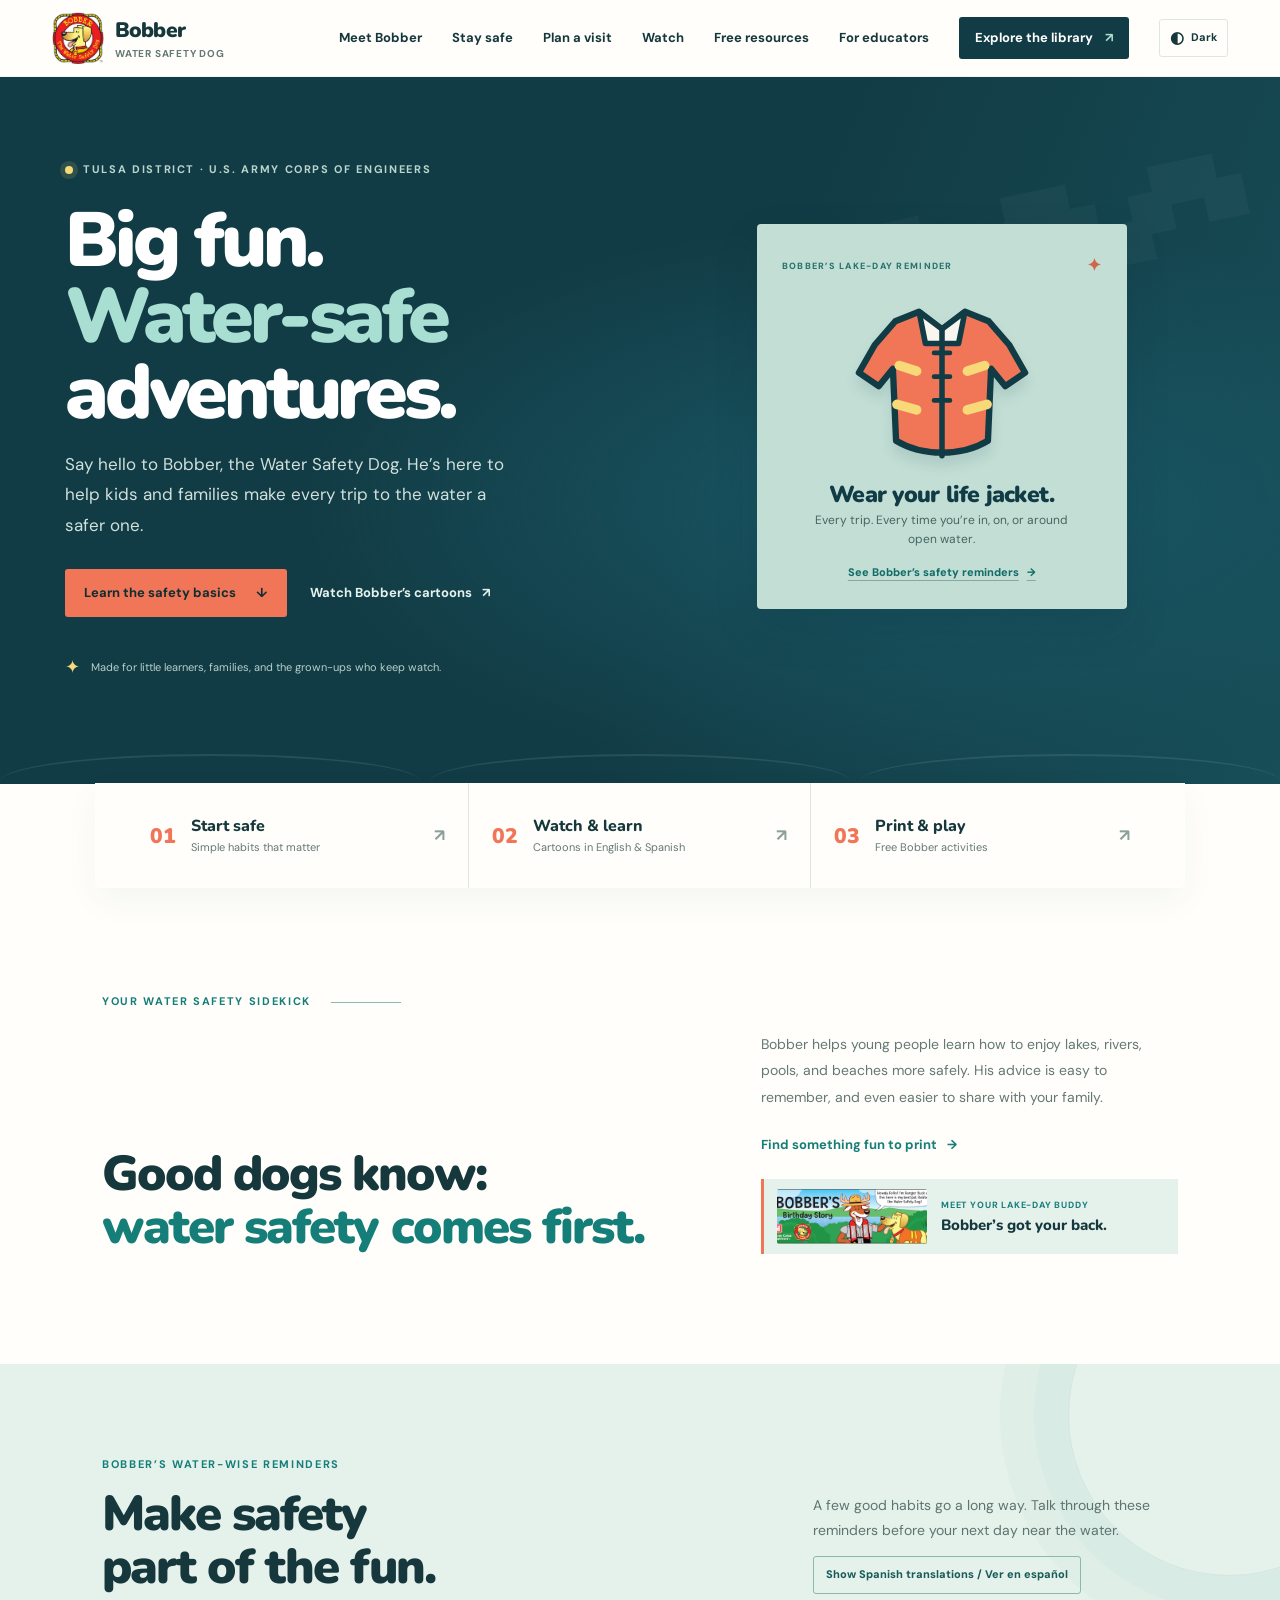
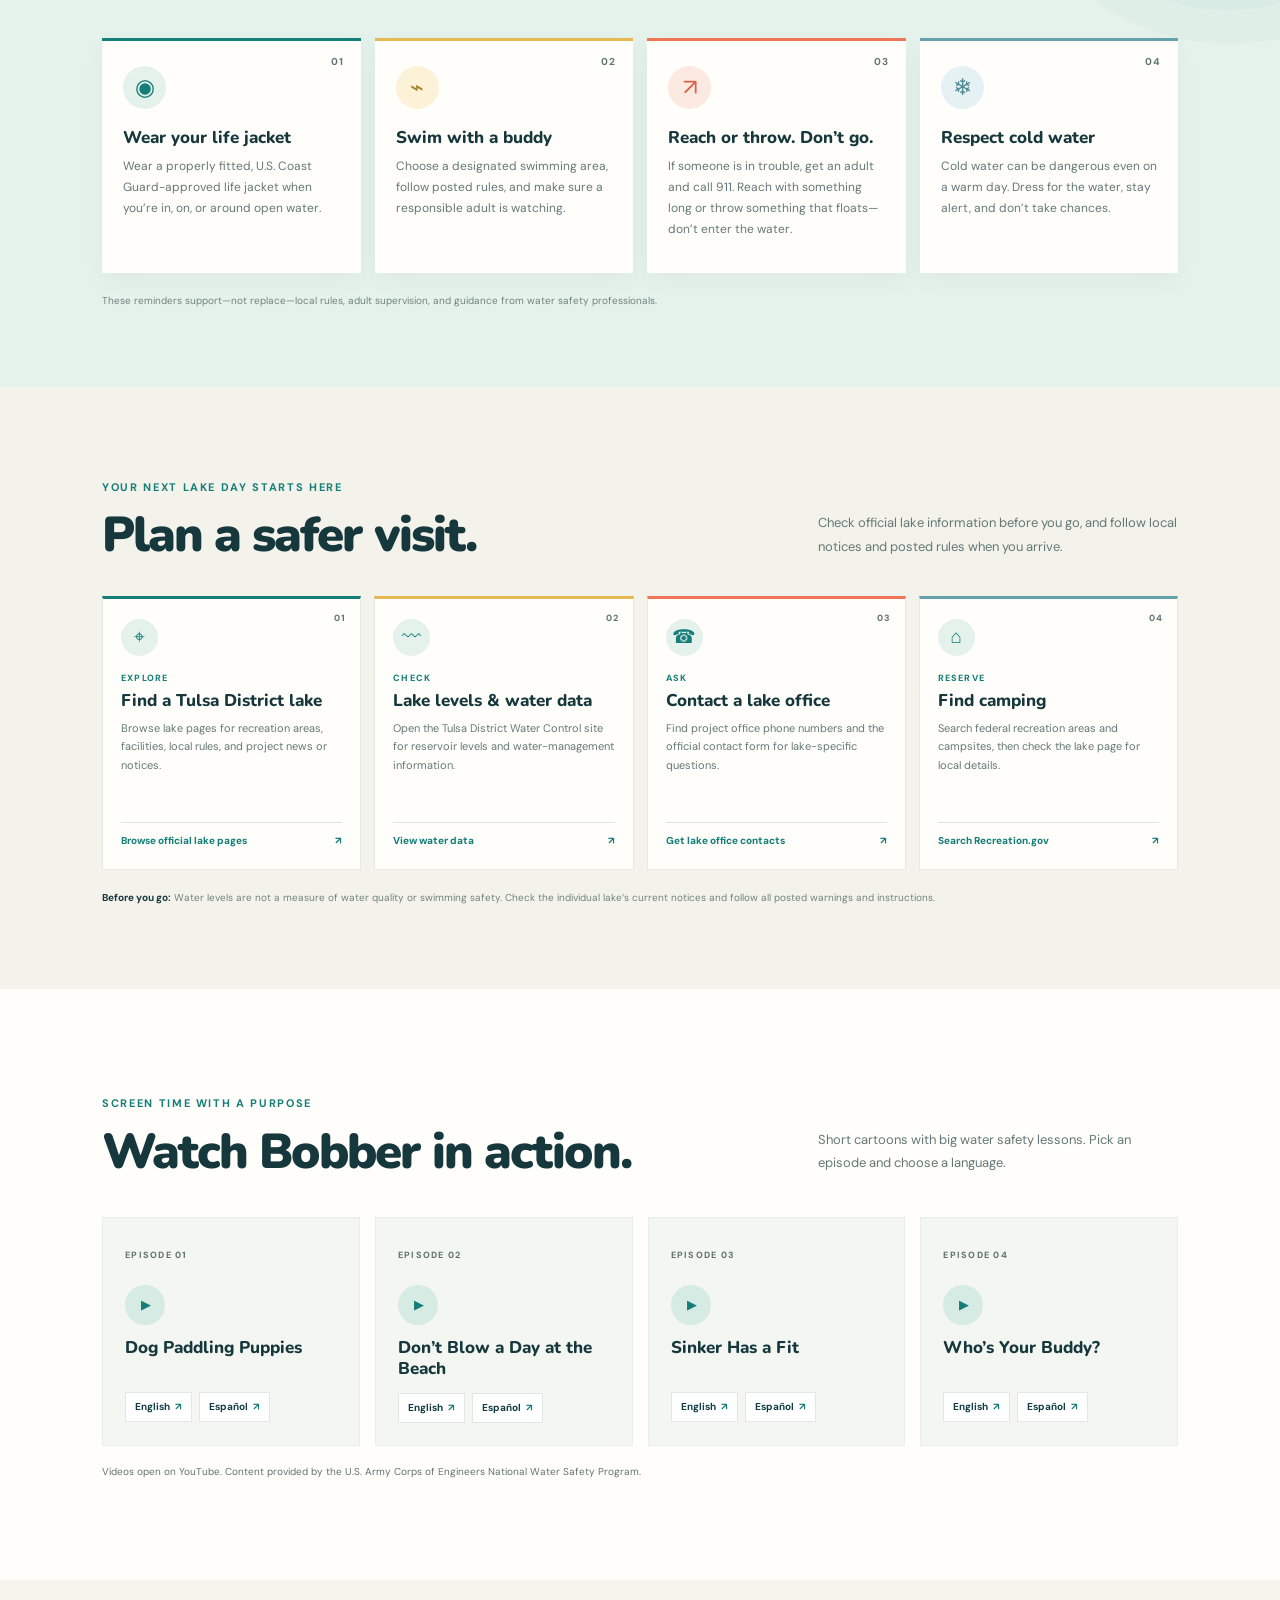
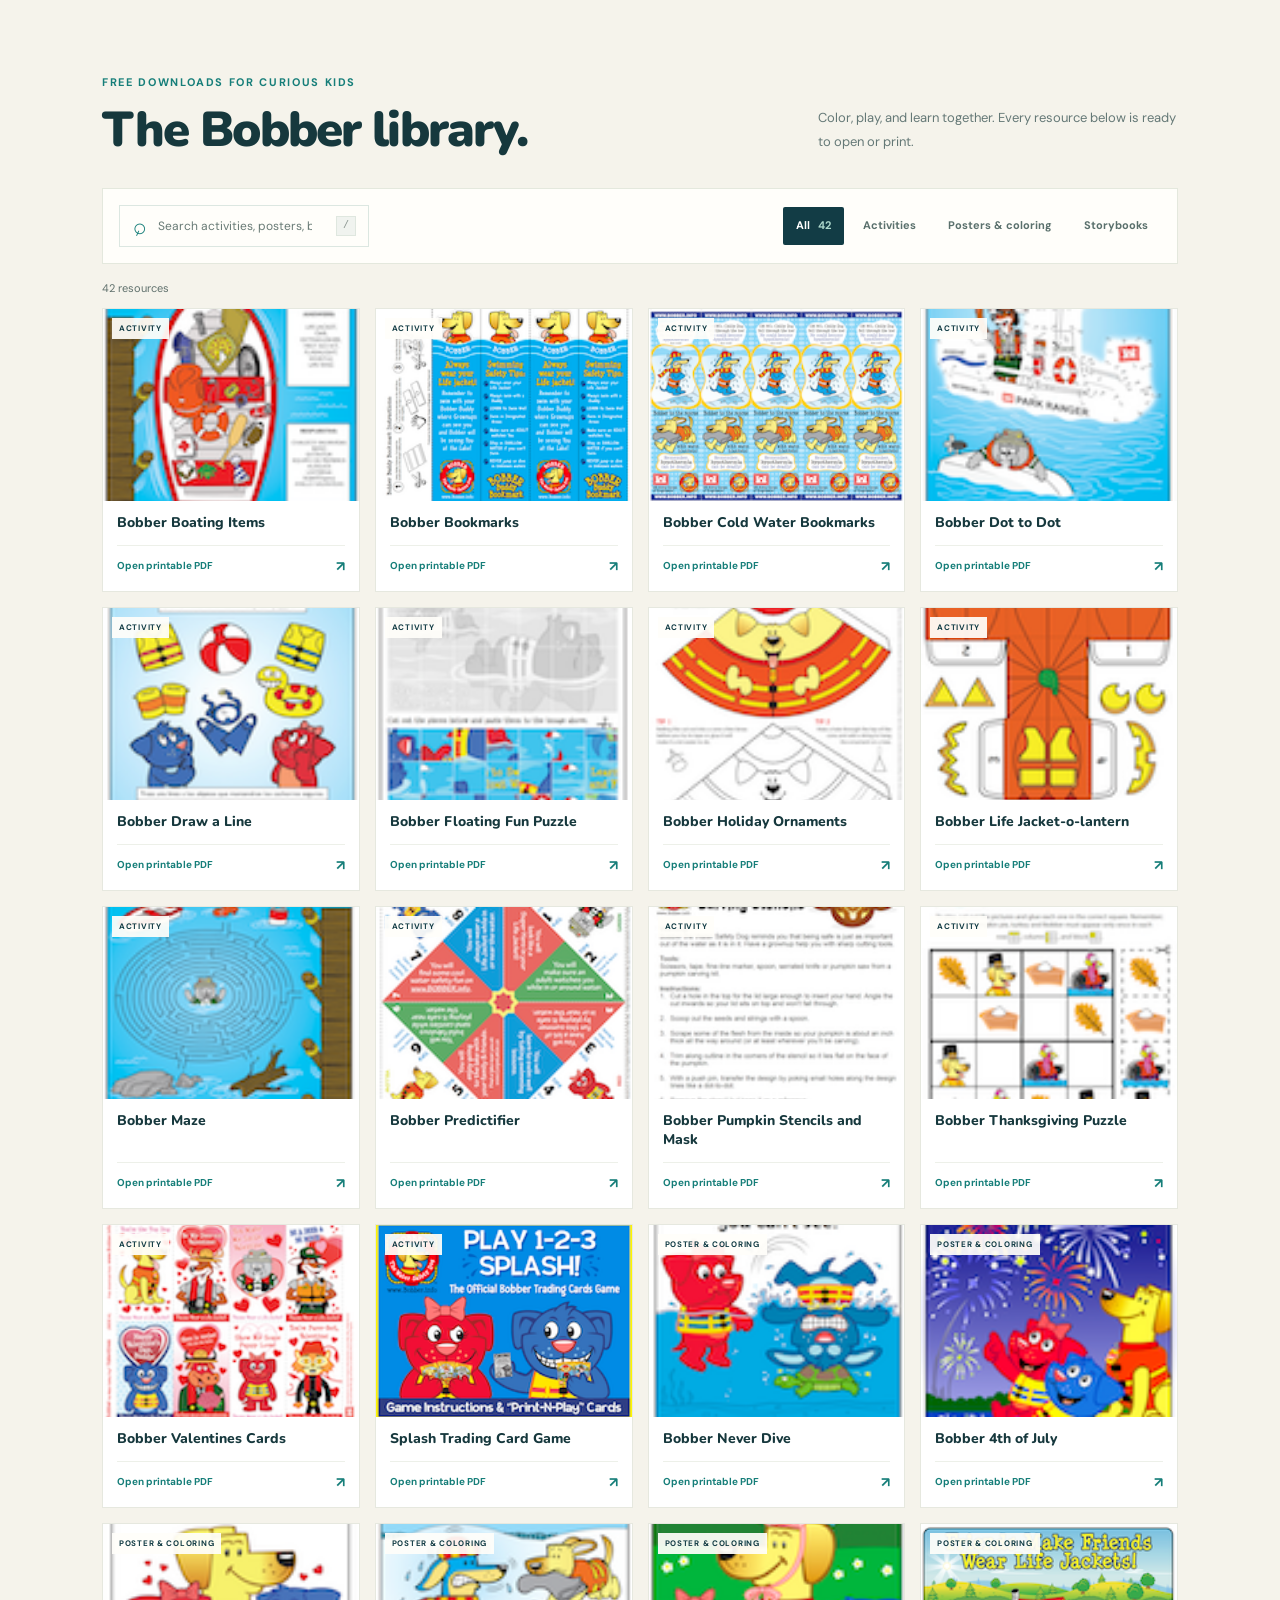
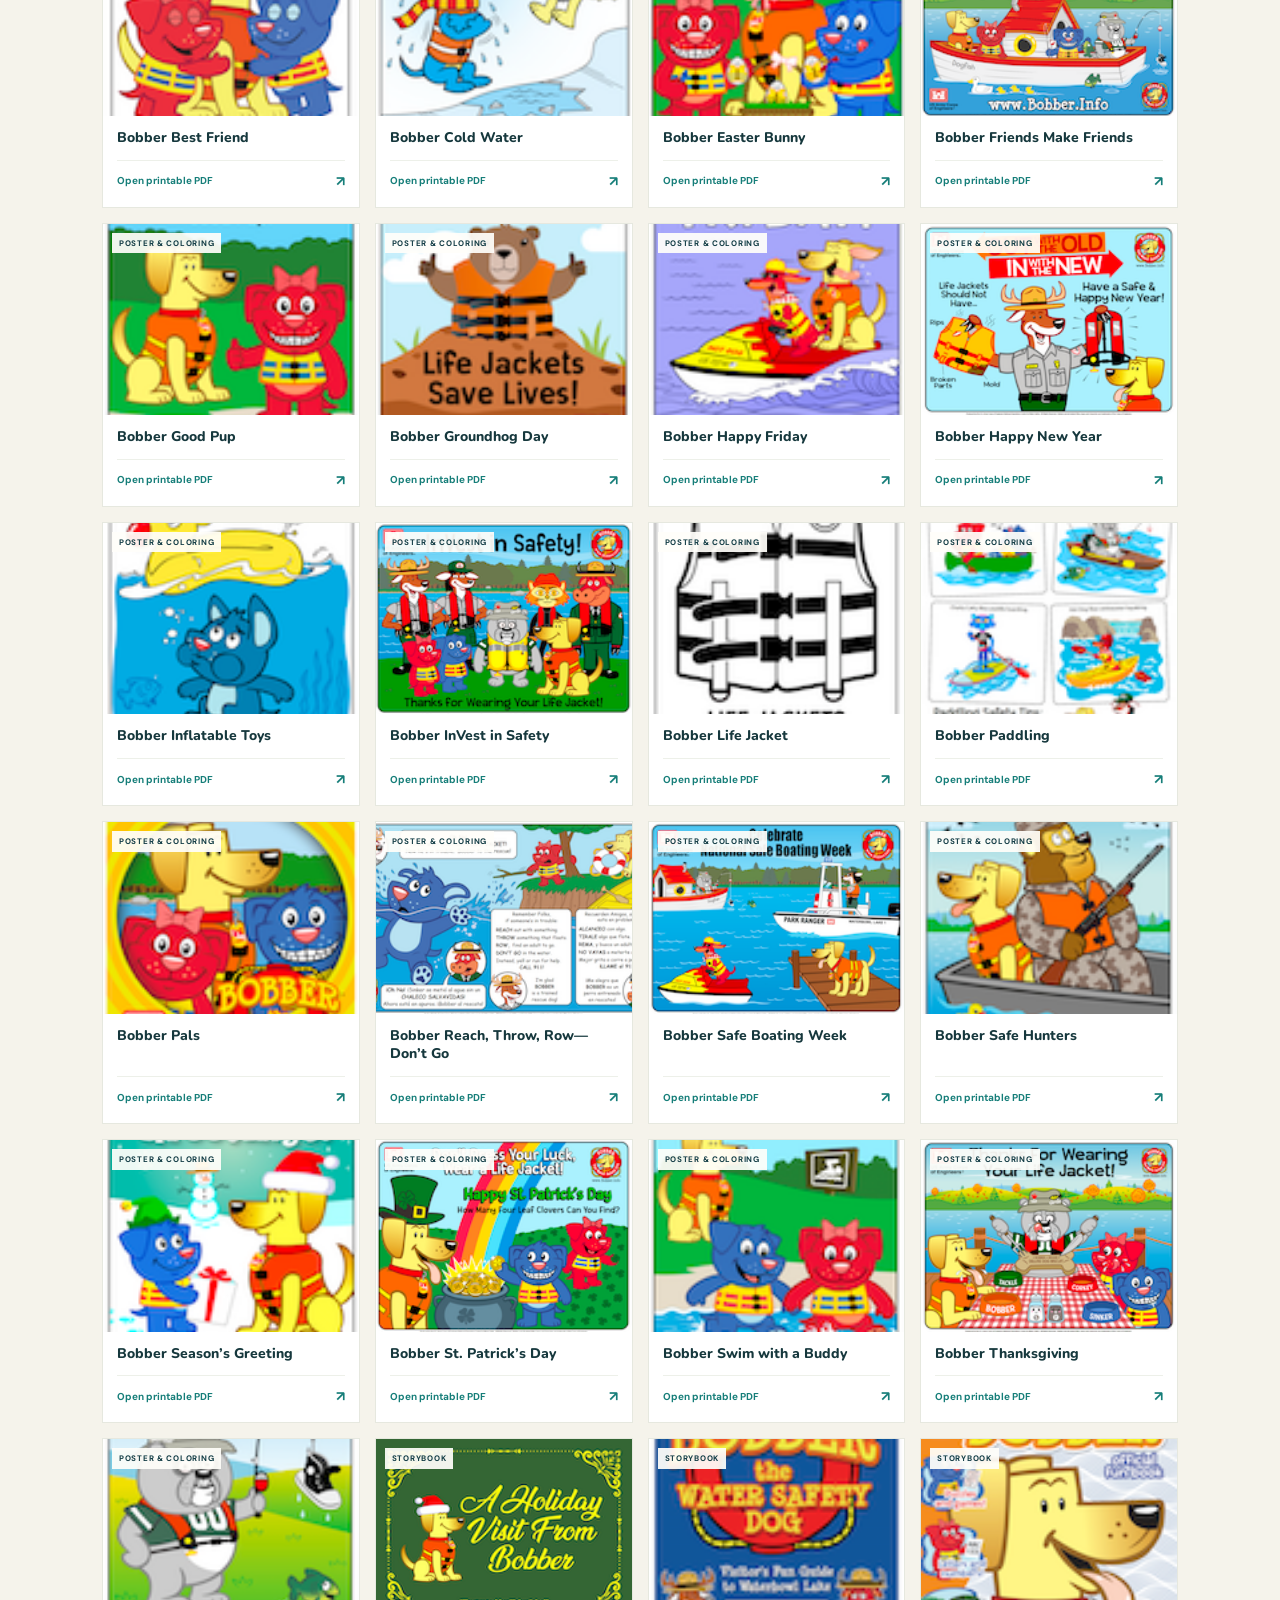
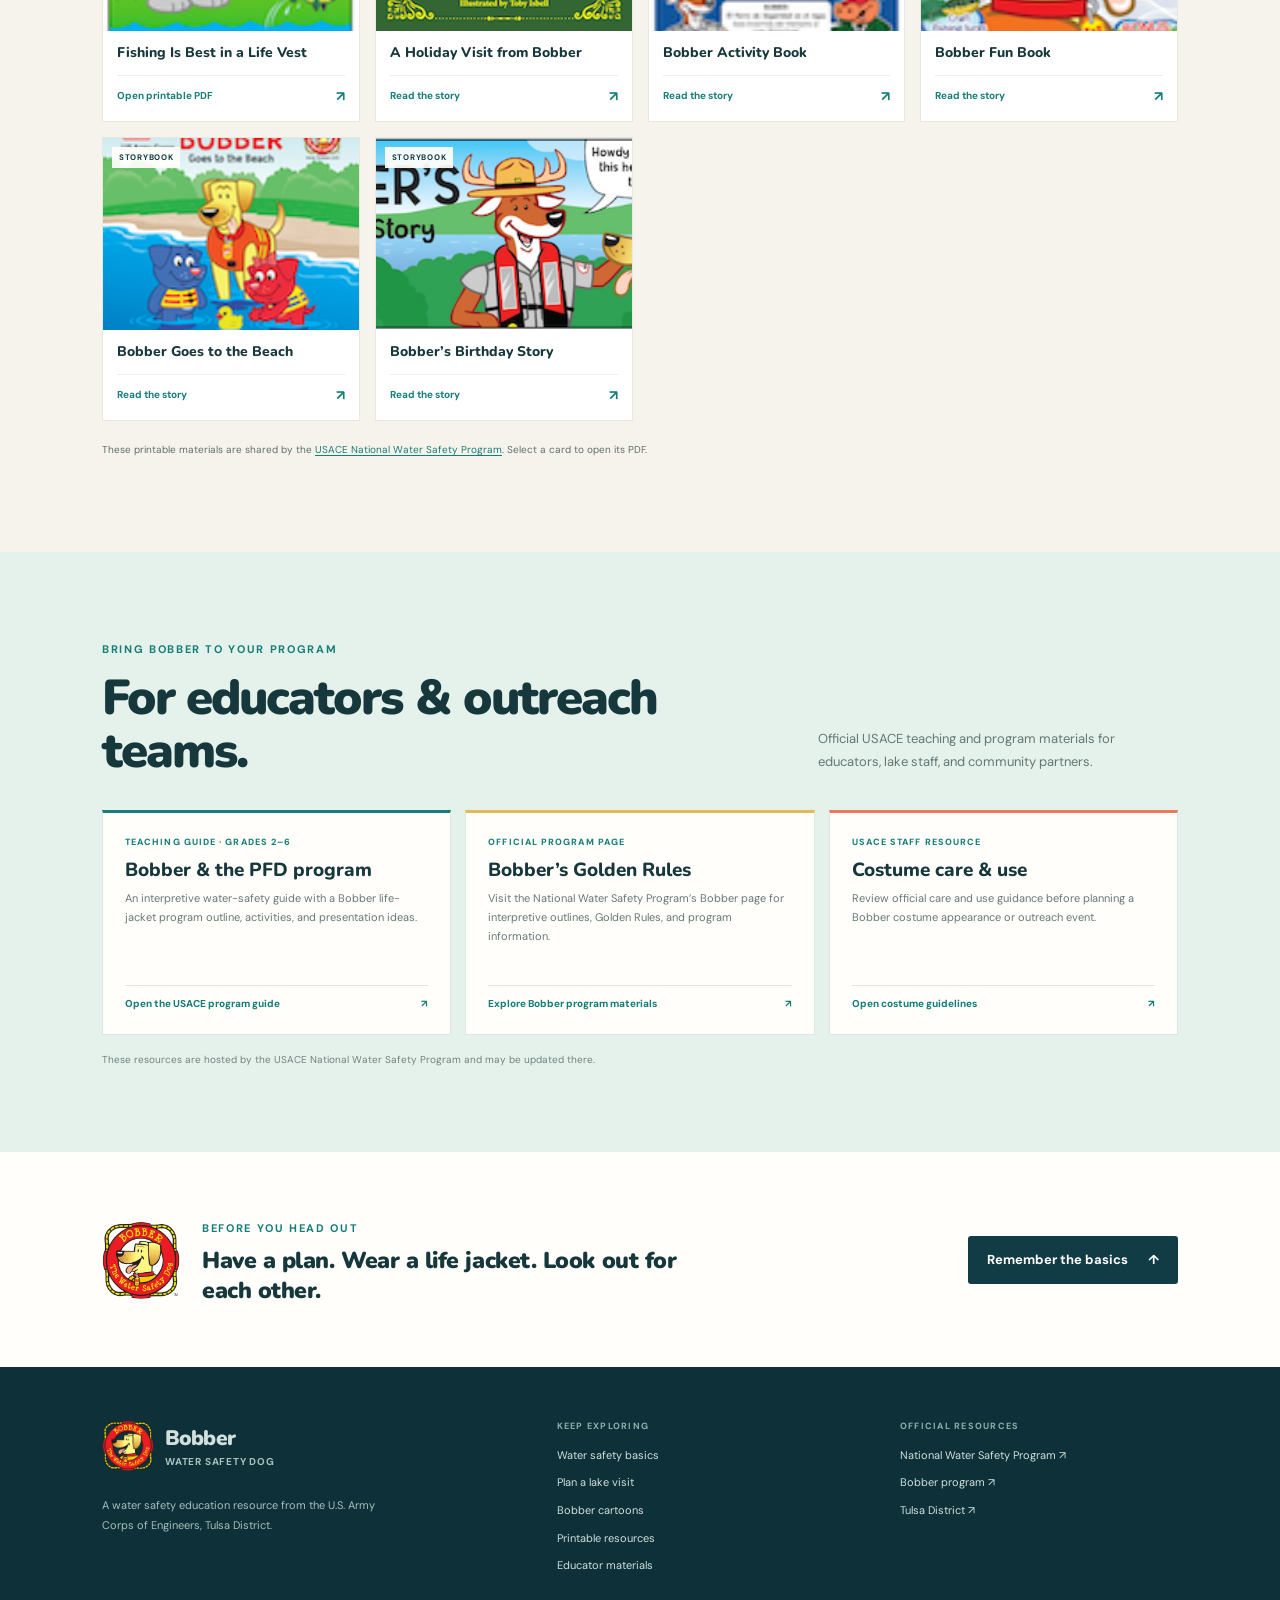
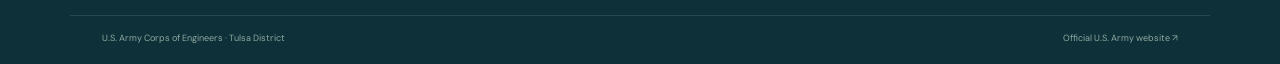
==== index.html @ 612277e8 "Enhance README, HTML, and CSS for improved accessibility and navigation; add content review checklis" ====
<!doctype html>
<html lang="en">
<head>
  <meta charset="utf-8">
  <meta name="viewport" content="width=device-width, initial-scale=1">
  <meta name="theme-color" content="#123c45">
  <meta name="description" content="Meet Bobber the Water Safety Dog. Explore family-friendly water safety videos, printable activities, posters, coloring sheets, and storybooks from the U.S. Army Corps of Engineers Tulsa District.">
  <title>Bobber the Water Safety Dog | Tulsa District, USACE</title>
  <link rel="icon" type="image/png" href="assets/bobber-logo.png">
  <link rel="preconnect" href="https://fonts.googleapis.com">
  <link rel="preconnect" href="https://fonts.gstatic.com" crossorigin>
  <link href="https://fonts.googleapis.com/css2?family=DM+Sans:wght@400;500;600;700&family=Nunito:wght@700;800;900&display=swap" rel="stylesheet">
  <script>document.documentElement.dataset.theme = localStorage.getItem("bobber-theme") || (matchMedia("(prefers-color-scheme: dark)").matches ? "dark" : "light");</script>
  <link rel="stylesheet" href="styles.css">
</head>
<body>
  <a class="skip-link" href="#main">Skip to content</a>
  <header class="site-header">
    <div class="header-inner">
      <a class="brand" href="#top" aria-label="Bobber water safety home">
        <img class="brand-logo" src="assets/bobber-logo.png" alt="">
        <span class="brand-copy"><strong>Bobber</strong><small>Water Safety Dog</small></span>
      </a>
      <button class="menu-toggle" id="menu-toggle" type="button" aria-expanded="false" aria-controls="site-nav" aria-label="Open navigation"><span></span><span></span><span></span></button>
      <nav class="site-nav" id="site-nav" aria-label="Main navigation">
        <a href="#meet-bobber">Meet Bobber</a>
        <a href="#safety">Stay safe</a>
        <a href="#visit">Plan a visit</a>
        <a href="#videos">Watch</a>
        <a href="#resources">Free resources</a>
        <a href="#educators">For educators</a>
        <a class="nav-cta" href="#resources">Explore the library <span aria-hidden="true">↗</span></a>
        <button class="theme-toggle" id="theme-toggle" type="button" aria-label="Switch to dark mode" aria-pressed="false" title="Switch to dark mode"><span class="theme-icon" aria-hidden="true">◐</span><span class="theme-label">Dark</span></button>
      </nav>
    </div>
  </header>

  <main id="main">
    <section class="hero" id="top" aria-labelledby="hero-title">
      <div class="hero-watermark" aria-hidden="true">〰</div>
      <div class="hero-inner">
        <div class="hero-copy">
          <p class="eyebrow"><span class="eyebrow-dot"></span> Tulsa District · U.S. Army Corps of Engineers</p>
          <h1 id="hero-title">Big fun.<br><span>Water-safe</span> adventures.</h1>
          <p class="hero-description">Say hello to Bobber, the Water Safety Dog. He’s here to help kids and families make every trip to the water a safer one.</p>
          <div class="hero-actions">
            <a class="button button-coral" href="#safety">Learn the safety basics <span aria-hidden="true">↓</span></a>
            <a class="text-link text-link-light" href="#videos">Watch Bobber’s cartoons <span aria-hidden="true">↗</span></a>
          </div>
          <div class="hero-note"><span class="note-icon" aria-hidden="true">✦</span><span>Made for little learners, families, and the grown-ups who keep watch.</span></div>
        </div>
        <aside class="hero-feature" aria-label="Bobber’s water safety reminder">
          <div class="feature-topline"><span>Bobber’s lake-day reminder</span><span aria-hidden="true">✦</span></div>
          <div class="life-jacket-art" aria-hidden="true">
            <svg viewBox="0 0 240 220" role="presentation" xmlns="http://www.w3.org/2000/svg">
              <path d="m91 20-30 12-26 30-20 35 25 17 18-22 4 91c33 20 83 20 116 0l4-91 18 22 25-17-20-35-26-30-30-12-29 22-29-22Z" fill="#f17658" stroke="#123c45" stroke-linejoin="round" stroke-width="8"/>
              <path d="m91 20 29 22 29-22-8 40h-42l-8-40Z" fill="#f8f6ef" stroke="#123c45" stroke-linejoin="round" stroke-width="7"/>
              <path d="M120 44v158" fill="none" stroke="#123c45" stroke-linecap="round" stroke-width="7"/>
              <path d="m66 88 22 7m86-7-22 7M63 137l25 7m89-7-25 7" fill="none" stroke="#f7d978" stroke-linecap="round" stroke-width="12"/>
              <path d="M110 72h20m-20 30h20m-20 30h20" fill="none" stroke="#123c45" stroke-linecap="round" stroke-width="6"/>
            </svg>
          </div>
          <p class="feature-title">Wear your life jacket.</p>
          <p class="feature-description">Every trip. Every time you’re in, on, or around open water.</p>
          <a class="feature-link" href="#safety">See Bobber’s safety reminders <span aria-hidden="true">→</span></a>
        </aside>
      </div>
      <div class="hero-ripple" aria-hidden="true"><span></span><span></span><span></span></div>
    </section>

    <section class="quick-strip" aria-label="Explore the site">
      <a href="#safety"><span class="quick-icon">01</span><span><strong>Start safe</strong><small>Simple habits that matter</small></span><b aria-hidden="true">↗</b></a>
      <a href="#videos"><span class="quick-icon">02</span><span><strong>Watch & learn</strong><small>Cartoons in English & Spanish</small></span><b aria-hidden="true">↗</b></a>
      <a href="#resources"><span class="quick-icon">03</span><span><strong>Print & play</strong><small>Free Bobber activities</small></span><b aria-hidden="true">↗</b></a>
    </section>

    <section class="intro section-wrap" id="meet-bobber">
      <div class="intro-label"><span class="section-kicker">Your water safety sidekick</span><span class="intro-line"></span></div>
      <div class="intro-content">
        <h2>Good dogs know:<br><em>water safety comes first.</em></h2>
        <div class="intro-text"><p>Bobber helps young people learn how to enjoy lakes, rivers, pools, and beaches more safely. His advice is easy to remember, and even easier to share with your family.</p><a class="text-link" href="#resources">Find something fun to print <span aria-hidden="true">→</span></a><div class="bobber-note"><img src="assets/graphics/Bobber_Birthday_Story_tb_L7cc.png" alt="Bobber the Water Safety Dog with Ranger Buck"><span><small>Meet your lake-day buddy</small><strong>Bobber’s got your back.</strong></span></div></div>
      </div>
    </section>

    <section class="safety-section" id="safety" aria-labelledby="safety-title">
      <div class="section-wrap safety-inner">
        <div class="safety-heading">
          <div><span class="section-kicker">Bobber’s water-wise reminders</span><h2 id="safety-title">Make safety<br>part of the fun.</h2></div>
          <div class="safety-heading-copy"><p>A few good habits go a long way. Talk through these reminders before your next day near the water.</p><button class="language-toggle" id="safety-language-toggle" type="button" aria-expanded="false" aria-controls="safety-es-lifejacket safety-es-buddy safety-es-rescue safety-es-cold">Show Spanish translations / Ver en español</button></div>
        </div>
        <div class="safety-grid">
          <article class="safety-card"><span class="safety-number" aria-hidden="true">01</span><span class="safety-symbol" aria-hidden="true">◉</span><h3>Wear your life jacket</h3><p>Wear a properly fitted, U.S. Coast Guard-approved life jacket when you’re in, on, or around open water.</p><div class="spanish-copy" id="safety-es-lifejacket" lang="es" hidden><span>ESPAÑOL · BORRADOR</span><p><strong>Usa tu chaleco salvavidas.</strong> Debe ser de la talla correcta y estar aprobado por la Guardia Costera de EE. UU. Úsalo dentro, sobre o cerca de aguas abiertas.</p></div></article>
          <article class="safety-card"><span class="safety-number" aria-hidden="true">02</span><span class="safety-symbol" aria-hidden="true">⌁</span><h3>Swim with a buddy</h3><p>Choose a designated swimming area, follow posted rules, and make sure a responsible adult is watching.</p><div class="spanish-copy" id="safety-es-buddy" lang="es" hidden><span>ESPAÑOL · BORRADOR</span><p><strong>Nada acompañado.</strong> Elige una zona designada para nadar, sigue las reglas publicadas y asegúrate de que un adulto responsable te vigile.</p></div></article>
          <article class="safety-card"><span class="safety-number" aria-hidden="true">03</span><span class="safety-symbol" aria-hidden="true">↗</span><h3>Reach or throw. Don’t go.</h3><p>If someone is in trouble, get an adult and call 911. Reach with something long or throw something that floats—don’t enter the water.</p><div class="spanish-copy" id="safety-es-rescue" lang="es" hidden><span>ESPAÑOL · BORRADOR</span><p><strong>Alcanza o lanza; no te metas.</strong> Si alguien está en peligro, avisa a un adulto y llama al 911. Extiende algo largo o lanza algo que flote. No entres al agua.</p></div></article>
          <article class="safety-card"><span class="safety-number" aria-hidden="true">04</span><span class="safety-symbol" aria-hidden="true">❄</span><h3>Respect cold water</h3><p>Cold water can be dangerous even on a warm day. Dress for the water, stay alert, and don’t take chances.</p><div class="spanish-copy" id="safety-es-cold" lang="es" hidden><span>ESPAÑOL · BORRADOR</span><p><strong>Ten cuidado con el agua fría.</strong> Puede ser peligrosa incluso en un día cálido. Usa ropa adecuada para el agua fría, mantente alerta y no corras riesgos.</p></div></article>
        </div>
        <p class="safety-footnote">These reminders support—not replace—local rules, adult supervision, and guidance from water safety professionals.</p>
      </div>
    </section>

    <section class="visit-section" id="visit" aria-labelledby="visit-title">
      <div class="section-wrap visit-inner">
        <div class="section-heading">
          <div><span class="section-kicker">Your next lake day starts here</span><h2 id="visit-title">Plan a safer visit.</h2></div>
          <p>Check official lake information before you go, and follow local notices and posted rules when you arrive.</p>
        </div>
        <div class="visit-grid">
          <article class="visit-card"><span class="visit-number" aria-hidden="true">01</span><span class="visit-icon" aria-hidden="true">⌖</span><span class="visit-kicker">Explore</span><h3>Find a Tulsa District lake</h3><p>Browse lake pages for recreation areas, facilities, local rules, and project news or notices.</p><a href="https://www.swt.usace.army.mil/Locations/Tulsa-District-Lakes/" target="_blank" rel="noopener noreferrer">Browse official lake pages <span aria-hidden="true">↗</span></a></article>
          <article class="visit-card"><span class="visit-number" aria-hidden="true">02</span><span class="visit-icon" aria-hidden="true">〰</span><span class="visit-kicker">Check</span><h3>Lake levels & water data</h3><p>Open the Tulsa District Water Control site for reservoir levels and water-management information.</p><a href="https://www.swt-wc.usace.army.mil/" target="_blank" rel="noopener noreferrer">View water data <span aria-hidden="true">↗</span></a></article>
          <article class="visit-card"><span class="visit-number" aria-hidden="true">03</span><span class="visit-icon" aria-hidden="true">☎</span><span class="visit-kicker">Ask</span><h3>Contact a lake office</h3><p>Find project office phone numbers and the official contact form for lake-specific questions.</p><a href="https://www.swt.usace.army.mil/Contact/Contact-a-Lake/" target="_blank" rel="noopener noreferrer">Get lake office contacts <span aria-hidden="true">↗</span></a></article>
          <article class="visit-card"><span class="visit-number" aria-hidden="true">04</span><span class="visit-icon" aria-hidden="true">⌂</span><span class="visit-kicker">Reserve</span><h3>Find camping</h3><p>Search federal recreation areas and campsites, then check the lake page for local details.</p><a href="https://www.recreation.gov/" target="_blank" rel="noopener noreferrer">Search Recreation.gov <span aria-hidden="true">↗</span></a></article>
        </div>
        <p class="visit-note"><strong>Before you go:</strong> Water levels are not a measure of water quality or swimming safety. Check the individual lake’s current notices and follow all posted warnings and instructions.</p>
      </div>
    </section>

    <section class="videos-section section-wrap" id="videos" aria-labelledby="videos-title">
      <div class="section-heading">
        <div><span class="section-kicker">Screen time with a purpose</span><h2 id="videos-title">Watch Bobber in action.</h2></div>
        <p>Short cartoons with big water safety lessons. Pick an episode and choose a language.</p>
      </div>
      <div class="video-grid">
        <article class="video-card"><span class="episode">Episode 01</span><div class="video-play" aria-hidden="true">▶</div><h3>Dog Paddling Puppies</h3><div class="video-links"><a href="https://www.youtube.com/watch?v=MahvLCAvMeY" target="_blank" rel="noopener noreferrer">English <span aria-hidden="true">↗</span></a><a href="https://www.youtube.com/watch?v=w3-Rvg3Nn1M" target="_blank" rel="noopener noreferrer">Español <span aria-hidden="true">↗</span></a></div></article>
        <article class="video-card"><span class="episode">Episode 02</span><div class="video-play" aria-hidden="true">▶</div><h3>Don’t Blow a Day at the Beach</h3><div class="video-links"><a href="https://www.youtube.com/watch?v=X65Jan-2oi4" target="_blank" rel="noopener noreferrer">English <span aria-hidden="true">↗</span></a><a href="https://www.youtube.com/watch?v=4BBhqaPcdgs" target="_blank" rel="noopener noreferrer">Español <span aria-hidden="true">↗</span></a></div></article>
        <article class="video-card"><span class="episode">Episode 03</span><div class="video-play" aria-hidden="true">▶</div><h3>Sinker Has a Fit</h3><div class="video-links"><a href="https://www.youtube.com/watch?v=A7PVncKdTyQ" target="_blank" rel="noopener noreferrer">English <span aria-hidden="true">↗</span></a><a href="https://www.youtube.com/watch?v=uGVuEizAx2I" target="_blank" rel="noopener noreferrer">Español <span aria-hidden="true">↗</span></a></div></article>
        <article class="video-card"><span class="episode">Episode 04</span><div class="video-play" aria-hidden="true">▶</div><h3>Who’s Your Buddy?</h3><div class="video-links"><a href="https://www.youtube.com/watch?v=OJebZ1pcq2U" target="_blank" rel="noopener noreferrer">English <span aria-hidden="true">↗</span></a><a href="https://www.youtube.com/watch?v=ciY6YUUWaWM" target="_blank" rel="noopener noreferrer">Español <span aria-hidden="true">↗</span></a></div></article>
      </div>
      <p class="source-note">Videos open on YouTube. Content provided by the U.S. Army Corps of Engineers National Water Safety Program.</p>
    </section>

    <section class="library-section" id="resources" aria-labelledby="resources-title">
      <div class="section-wrap library-inner">
        <div class="section-heading library-heading">
          <div><span class="section-kicker">Free downloads for curious kids</span><h2 id="resources-title">The Bobber library.</h2></div>
          <p>Color, play, and learn together. Every resource below is ready to open or print.</p>
        </div>
        <div class="library-tools">
          <label class="search-box" for="resource-search"><span aria-hidden="true">⌕</span><input id="resource-search" type="search" aria-label="Search Bobber resources" placeholder="Search activities, posters, books…" autocomplete="off"><kbd aria-hidden="true">/</kbd></label>
          <div class="filters" role="group" aria-label="Filter resources">
            <button class="filter-button is-active" type="button" data-filter="all" aria-pressed="true">All <span id="count-all"></span></button>
            <button class="filter-button" type="button" data-filter="activity" aria-pressed="false">Activities</button>
            <button class="filter-button" type="button" data-filter="poster" aria-pressed="false">Posters & coloring</button>
            <button class="filter-button" type="button" data-filter="storybook" aria-pressed="false">Storybooks</button>
          </div>
        </div>
        <p class="results-message" id="results-message" aria-live="polite"></p>
        <div class="resource-grid" id="resource-grid"></div>
        <div class="empty-state" id="empty-state" hidden><span aria-hidden="true">🐾</span><h3>No matching resources</h3><p>Try another search or choose a different category.</p><button class="reset-search" id="reset-search" type="button">Show everything</button></div>
        <p class="library-note">These printable materials are shared by the <a href="https://corpslakes.erdc.dren.mil/employees/watersafety/graphics.cfm?Option=Cartoons" target="_blank" rel="noopener noreferrer">USACE National Water Safety Program</a>. Select a card to open its PDF.</p>
      </div>
    </section>

    <section class="educator-section" id="educators" aria-labelledby="educator-title">
      <div class="section-wrap educator-inner">
        <div class="section-heading">
          <div><span class="section-kicker">Bring Bobber to your program</span><h2 id="educator-title">For educators & outreach teams.</h2></div>
          <p>Official USACE teaching and program materials for educators, lake staff, and community partners.</p>
        </div>
        <div class="educator-grid">
          <article class="educator-card"><span class="educator-label">Teaching guide · Grades 2–6</span><h3>Bobber & the PFD program</h3><p>An interpretive water-safety guide with a Bobber life-jacket program outline, activities, and presentation ideas.</p><a href="https://corpslakes.erdc.dren.mil/employees/watersafety/pdfs/WaterSafetyResourceGuide-2021.pdf" target="_blank" rel="noopener noreferrer">Open the USACE program guide <span aria-hidden="true">↗</span></a></article>
          <article class="educator-card"><span class="educator-label">Official program page</span><h3>Bobber’s Golden Rules</h3><p>Visit the National Water Safety Program’s Bobber page for interpretive outlines, Golden Rules, and program information.</p><a href="https://corpslakes.erdc.dren.mil/employees/watersafety/bobber.cfm" target="_blank" rel="noopener noreferrer">Explore Bobber program materials <span aria-hidden="true">↗</span></a></article>
          <article class="educator-card"><span class="educator-label">USACE staff resource</span><h3>Costume care & use</h3><p>Review official care and use guidance before planning a Bobber costume appearance or outreach event.</p><a href="https://corpslakes.erdc.dren.mil/employees/watersafety/pdfs/Bobber%20the%20Water%20Safety%20Dog%20Costume%20Care%20and%20Use%20Guidelines.pdf" target="_blank" rel="noopener noreferrer">Open costume guidelines <span aria-hidden="true">↗</span></a></article>
        </div>
        <p class="educator-note">These resources are hosted by the USACE National Water Safety Program and may be updated there.</p>
      </div>
    </section>

    <section class="closing section-wrap">
      <img class="closing-logo" src="assets/bobber-logo.png" alt="Bobber the Water Safety Dog"><div><span class="section-kicker">Before you head out</span><h2>Have a plan. Wear a life jacket. Look out for each other.</h2></div><a class="button button-dark" href="#safety">Remember the basics <span aria-hidden="true">↑</span></a>
    </section>
  </main>

  <footer class="site-footer">
      <div class="footer-inner">
      <div class="footer-brand"><a class="brand brand-light" href="#top"><img class="brand-logo" src="assets/bobber-logo.png" alt=""><span class="brand-copy"><strong>Bobber</strong><small>Water Safety Dog</small></span></a><p>A water safety education resource from the U.S. Army Corps of Engineers, Tulsa District.</p></div>
      <div class="footer-links"><span class="footer-label">Keep exploring</span><a href="#safety">Water safety basics</a><a href="#visit">Plan a lake visit</a><a href="#videos">Bobber cartoons</a><a href="#resources">Printable resources</a><a href="#educators">Educator materials</a></div>
      <div class="footer-links"><span class="footer-label">Official resources</span><a href="https://www.usace.army.mil/Missions/Civil-Works/Recreation/National-Water-Safety_Program/" target="_blank" rel="noopener noreferrer">National Water Safety Program ↗</a><a href="https://corpslakes.erdc.dren.mil/employees/watersafety/bobber.cfm" target="_blank" rel="noopener noreferrer">Bobber program ↗</a><a href="https://www.swt.usace.army.mil/" target="_blank" rel="noopener noreferrer">Tulsa District ↗</a></div>
    </div>
    <div class="footer-bottom"><span>U.S. Army Corps of Engineers · Tulsa District</span><a href="https://www.usace.army.mil/" target="_blank" rel="noopener noreferrer">Official U.S. Army website ↗</a></div>
  </footer>
  <script src="script.js" defer></script>
</body>
</html>
---- styles.css ----
:root{--ink:#16383d;--deep:#123c45;--deep2:#0d3039;--teal:#167e79;--mint:#d9eeea;--coral:#f17658;--coral-dark:#da5f44;--sand:#f8f6ef;--paper:#fffefa;--muted:#647876;--line:#dce7e1;--yellow:#f7d978;--shadow:0 20px 60px #123c4510;--sans:"DM Sans",Arial,sans-serif;--display:"Nunito","DM Sans",sans-serif}*{box-sizing:border-box}html{scroll-behavior:smooth;scroll-padding-top:88px}body{margin:0;background:var(--paper);color:var(--ink);font-family:var(--sans);font-size:16px;line-height:1.6;-webkit-font-smoothing:antialiased}a{color:inherit;text-decoration:none}button,input{font:inherit}button:focus-visible,a:focus-visible,input:focus-visible{outline:3px solid #efa94c;outline-offset:3px}.skip-link{position:absolute;z-index:100;top:-60px;left:16px;padding:10px 16px;background:white;border-radius:4px;color:var(--deep)}.skip-link:focus{top:12px}.site-header{position:sticky;top:0;z-index:20;background:#fffefaed;backdrop-filter:blur(14px);border-bottom:1px solid #16383d0d}.header-inner{height:76px;max-width:1240px;padding:0 32px;margin:auto;display:flex;justify-content:space-between;align-items:center}.brand{display:inline-flex;align-items:center;gap:11px}.brand-mark{width:42px;height:42px;display:grid;place-items:center;background:var(--coral);color:white;border-radius:50% 50% 46% 48%;font:900 25px/1 var(--display);box-shadow:inset -4px -4px #00000012}.brand-copy{display:grid;line-height:1.12}.brand-copy strong{font:900 21px var(--display);letter-spacing:-.04em}.brand-copy small{margin-top:4px;color:var(--muted);font-size:10px;font-weight:700;letter-spacing:.08em;text-transform:uppercase}.site-nav{display:flex;align-items:center;gap:30px;font-size:13px;font-weight:700}.site-nav>a:not(.nav-cta){transition:color .2s}.site-nav>a:not(.nav-cta):hover{color:var(--teal)}.nav-cta{padding:11px 16px;background:var(--deep);color:white;border-radius:3px}.nav-cta span{padding-left:9px;color:#a9dfd2}.menu-toggle{display:none}
.hero{position:relative;overflow:hidden;background:var(--deep);color:white}.hero:before{position:absolute;content:"";inset:0;background:radial-gradient(ellipse at 72% 60%,#195866 0,transparent 47%),linear-gradient(112deg,#123c45 0%,#123c45 55%,#174e58 100%)}.hero-inner{position:relative;max-width:1240px;min-height:548px;margin:auto;padding:73px 45px 102px;display:grid;grid-template-columns:1.02fr .98fr;align-items:center;gap:35px}.hero-copy{position:relative;z-index:1;max-width:580px}.eyebrow,.section-kicker{font-size:11px;font-weight:700;letter-spacing:.15em;text-transform:uppercase}.eyebrow{display:flex;align-items:center;gap:10px;color:#b9d5cd}.eyebrow-dot{height:8px;width:8px;border-radius:50%;background:var(--yellow);box-shadow:0 0 0 5px #f7d97820}.hero h1{margin:24px 0 18px;font:900 clamp(48px,6vw,78px)/.99 var(--display);letter-spacing:-.055em}.hero h1 span{color:#a9dfd2}.hero-description{max-width:465px;color:#d0e0dc;font-size:17px;line-height:1.8}.hero-actions{display:flex;align-items:center;flex-wrap:wrap;gap:23px;margin-top:29px}.button{min-height:48px;padding:13px 19px;display:inline-flex;align-items:center;gap:20px;border-radius:3px;font-size:13px;font-weight:700;transition:transform .2s,background .2s}.button:hover{transform:translateY(-2px)}.button-coral{background:var(--coral);color:#fff}.button-coral:hover{background:var(--coral-dark)}.text-link{display:inline-flex;align-items:center;gap:10px;color:var(--teal);font-size:13px;font-weight:700}.text-link:hover{text-decoration:underline;text-underline-offset:4px}.text-link-light{color:#e3f2ed}.hero-note{display:flex;align-items:center;gap:11px;margin-top:36px;color:#b7cfca;font-size:11px}.note-icon{color:var(--yellow);font-size:18px}.hero-art{position:relative;width:min(100%,430px);height:400px;justify-self:center;display:grid;place-items:center}.hero-art:before{position:absolute;content:"";inset:6% 5% 0;border-radius:49% 49% 7px 7px;background:#c2ded5;transform:rotate(2deg)}.art-sun{position:absolute;width:115px;height:115px;border-radius:50%;top:5%;right:8%;background:var(--yellow)}.hero-art img{z-index:1;position:relative;max-width:76%;max-height:91%;object-fit:contain;mix-blend-mode:multiply;filter:drop-shadow(0 18px 22px #123c4522);transform:rotate(-2deg)}.art-sticker{position:absolute;z-index:2;left:-2%;top:23%;width:92px;height:92px;display:grid;place-content:center;border-radius:50%;background:var(--coral);color:#fff;text-align:center;font:900 16px/1.05 var(--display);transform:rotate(-12deg);box-shadow:0 8px 22px #082b302c}.art-caption{position:absolute;z-index:2;bottom:0;right:2%;padding:8px 12px;background:var(--deep);color:#fff;font-size:10px;font-weight:700;letter-spacing:.1em;text-transform:uppercase}.hero-watermark{position:absolute;top:0;right:3%;color:#ffffff08;font:900 400px/1 var(--display);transform:rotate(-12deg)}.hero-ripple{position:absolute;left:0;right:0;bottom:-25px;display:flex;justify-content:space-around;gap:10px;opacity:.14}.hero-ripple span{width:33%;height:55px;border-top:2px solid #91cfc1;border-radius:50%}
.quick-strip{position:relative;z-index:2;max-width:1090px;min-height:105px;margin:-1px auto 0;padding:0 32px;display:grid;grid-template-columns:repeat(3,1fr);background:var(--paper);border-radius:0 0 5px 5px;box-shadow:0 12px 35px #123c450c}.quick-strip>a{display:flex;align-items:center;gap:15px;padding:20px 23px;border-right:1px solid var(--line)}.quick-strip>a:last-child{border:0}.quick-strip>a:hover strong{color:var(--teal)}.quick-icon{color:var(--coral);font:900 21px var(--display)}.quick-strip strong,.quick-strip small{display:block}.quick-strip strong{font:800 16px var(--display)}.quick-strip small{margin-top:2px;color:var(--muted);font-size:11px}.quick-strip b{margin-left:auto;color:#8aa09b;font-size:17px}.section-wrap{max-width:1140px;margin:0 auto;padding-left:32px;padding-right:32px}.intro{padding-top:105px;padding-bottom:110px}.intro-label{display:flex;align-items:center;gap:20px}.section-kicker{color:var(--teal)}.intro-line{width:70px;height:1px;background:#8bb9ab}.intro-content{display:grid;grid-template-columns:1fr .72fr;align-items:end;gap:80px;margin-top:20px}.intro h2,.section-heading h2,.safety-heading h2{margin:0;font:900 clamp(34px,4vw,49px)/1.08 var(--display);letter-spacing:-.04em}.intro h2 em{color:var(--teal);font-style:normal}.intro-text p{margin:0 0 20px;color:var(--muted);font-size:14px;line-height:1.9}
.safety-section{position:relative;overflow:hidden;background:#e5f1eb}.safety-section:after{position:absolute;content:"";right:-110px;top:-110px;width:320px;height:320px;border:1px solid #167e7917;border-radius:50%;box-shadow:0 0 0 34px #167e7908,0 0 0 68px #167e7906}.safety-inner{position:relative;z-index:1;padding-top:86px;padding-bottom:78px}.safety-heading{display:flex;justify-content:space-between;align-items:end;gap:40px}.safety-heading h2{margin-top:12px}.safety-heading>p{max-width:365px;margin:0 0 4px;color:#5d7470;font-size:14px;line-height:1.8}.safety-grid{display:grid;grid-template-columns:repeat(4,1fr);gap:14px;margin-top:44px}.safety-card{position:relative;min-height:235px;padding:25px 21px 22px;background:#fffefa;border-top:3px solid var(--teal);box-shadow:0 8px 24px #123c4509}.safety-card:nth-child(2){border-color:#e5b852}.safety-card:nth-child(3){border-color:var(--coral)}.safety-card:nth-child(4){border-color:#65a1ac}.safety-number{position:absolute;right:17px;top:13px;color:#b7c9c3;font-size:10px;font-weight:700;letter-spacing:.1em}.safety-symbol{width:43px;height:43px;display:grid;place-items:center;background:#e5f1eb;border-radius:50%;color:var(--teal);font-size:23px}.safety-card:nth-child(2) .safety-symbol{background:#fbf2d7;color:#a98229}.safety-card:nth-child(3) .safety-symbol{background:#fce9e2;color:var(--coral-dark)}.safety-card:nth-child(4) .safety-symbol{background:#e5f1f3;color:#508995}.safety-card h3{margin:18px 0 8px;font:800 17px/1.25 var(--display)}.safety-card p{margin:0;color:var(--muted);font-size:12px;line-height:1.75}.safety-footnote{margin:20px 0 0;color:#71827e;font-size:10px}
.videos-section{padding-top:100px;padding-bottom:100px}.section-heading{display:flex;justify-content:space-between;align-items:end;gap:40px}.section-heading h2{margin-top:11px}.section-heading>p{max-width:360px;margin:0 0 4px;color:var(--muted);font-size:13px;line-height:1.8}.video-grid{display:grid;grid-template-columns:repeat(4,1fr);gap:15px;margin-top:38px}.video-card{position:relative;min-height:210px;padding:22px;background:#f3f6f1;border:1px solid #e8eee8;transition:transform .2s,box-shadow .2s}.video-card:hover{transform:translateY(-4px);box-shadow:var(--shadow)}.episode{color:#778b86;font-size:9px;font-weight:700;letter-spacing:.14em;text-transform:uppercase}.video-play{width:40px;height:40px;margin-top:20px;display:grid;place-items:center;background:#d6ebe4;color:var(--teal);border-radius:50%;font-size:13px;padding-left:2px}.video-card h3{min-height:42px;margin:12px 0 13px;font:800 17px/1.25 var(--display)}.video-links{display:flex;gap:7px}.video-links a{padding:6px 9px;background:white;border:1px solid #e0e9e3;color:var(--deep);font-size:10px;font-weight:700}.video-links a:hover{background:var(--deep);color:#fff}.video-links span{margin-left:3px;color:var(--teal)}.source-note{margin:18px 0 0;color:#84928f;font-size:10px}
.library-section{background:#f5f3eb}.library-inner{padding-top:88px;padding-bottom:94px}.library-heading{margin-bottom:31px}.library-tools{display:flex;align-items:center;justify-content:space-between;gap:20px;padding:16px;background:#fffefa;border:1px solid #e4e8dd}.search-box{min-width:250px;max-width:350px;height:42px;display:flex;align-items:center;gap:10px;padding:0 12px;border:1px solid var(--line);color:var(--teal)}.search-box>span{font-size:23px;transform:rotate(-20deg)}.search-box input{width:100%;min-width:0;border:0;outline:0!important;color:var(--ink);font-size:12px;background:transparent}.search-box input::placeholder{color:#99a6a1}.search-box kbd{padding:1px 6px;background:#f0f3ef;border:1px solid #dfe7df;color:#86938d;font-size:10px}.filters{display:flex;flex-wrap:wrap;gap:6px}.filter-button{padding:9px 12px;border:1px solid transparent;border-radius:2px;background:transparent;color:#5a706c;cursor:pointer;font-size:11px;font-weight:700;transition:all .18s}.filter-button:hover{background:#edf4ef}.filter-button.is-active{background:var(--deep);color:#fff}.filter-button span{margin-left:5px;color:#add8cc}.results-message{min-height:18px;margin:16px 0 10px;color:#788984;font-size:11px}.resource-grid{display:grid;grid-template-columns:repeat(4,minmax(0,1fr));gap:15px}.resource-card{min-width:0;display:flex;flex-direction:column;background:#fff;border:1px solid #e6e8df;transition:transform .2s,box-shadow .2s,border-color .2s}.resource-card:hover{transform:translateY(-4px);border-color:#bad7cc;box-shadow:0 13px 28px #123c4512}.resource-thumb{position:relative;aspect-ratio:4/3;overflow:hidden;background:#e4efe9}.resource-thumb img{width:100%;height:100%;display:block;object-fit:cover;transition:transform .45s}.resource-card:hover .resource-thumb img{transform:scale(1.035)}.resource-type{position:absolute;left:9px;top:9px;padding:4px 7px;background:#fffefaed;color:var(--deep);font-size:8px;font-weight:700;letter-spacing:.09em;text-transform:uppercase}.resource-body{flex:1;display:flex;flex-direction:column;padding:13px 14px 14px}.resource-body h3{margin:0 0 12px;font:800 14px/1.35 var(--display)}.resource-link{margin-top:auto;display:flex;align-items:center;justify-content:space-between;padding-top:9px;border-top:1px solid #edf0e9;color:var(--teal);font-size:10px;font-weight:700}.resource-link:hover{color:var(--coral-dark)}.resource-link span:last-child{font-size:14px}.empty-state{padding:50px 15px;text-align:center;background:#fffefa;border:1px dashed #cddbd2}.empty-state[hidden]{display:none}.empty-state>span{font-size:28px}.empty-state h3{margin:8px 0 3px;font:800 20px var(--display)}.empty-state p{margin:0;color:var(--muted);font-size:12px}.reset-search{margin-top:16px;padding:9px 13px;border:0;background:var(--deep);color:#fff;font-size:11px;font-weight:700;cursor:pointer}.library-note{margin:21px 0 0;color:#778782;font-size:10px}.library-note a{color:var(--teal);text-decoration:underline;text-underline-offset:2px}
.closing{min-height:215px;display:flex;align-items:center;gap:22px;padding-top:42px;padding-bottom:42px}.closing-badge{flex:0 0 64px;width:64px;height:64px;display:grid;place-items:center;border-radius:50%;background:var(--coral);color:white;font:900 38px var(--display)}.closing>div:nth-child(2){flex:1}.closing h2{max-width:510px;margin:7px 0 0;font:900 23px/1.3 var(--display);letter-spacing:-.02em}.button-dark{background:var(--deep);color:#fff}.button-dark:hover{background:var(--teal)}.site-footer{background:var(--deep2);color:#d1e0db}.footer-inner{max-width:1140px;margin:auto;padding:52px 32px 40px;display:grid;grid-template-columns:1.4fr 1fr 1fr;gap:65px}.brand-light .brand-copy small{color:#aac2ba}.footer-brand p{max-width:290px;margin:17px 0 0;color:#a9c0b8;font-size:11px;line-height:1.8}.footer-links{display:flex;flex-direction:column;align-items:flex-start;gap:10px;font-size:11px}.footer-label{margin-bottom:3px;color:#8db1a6;font-size:9px;font-weight:700;letter-spacing:.14em;text-transform:uppercase}.footer-links a:hover,.footer-bottom a:hover{color:#fff}.footer-bottom{max-width:1140px;margin:auto;padding:15px 32px 19px;display:flex;justify-content:space-between;gap:20px;border-top:1px solid #ffffff1c;color:#90aaa1;font-size:9px}
@media(max-width:900px){.hero-inner{min-height:490px;padding-left:35px;padding-right:35px}.hero-art{height:350px}.hero-art img{max-width:82%}.safety-grid{grid-template-columns:repeat(2,1fr)}.video-grid{grid-template-columns:repeat(2,1fr)}.resource-grid{grid-template-columns:repeat(3,minmax(0,1fr))}.library-tools{align-items:flex-start;flex-direction:column}.filters{width:100%}.search-box{max-width:none;width:100%}.footer-inner{gap:35px}}
@media(max-width:640px){html{scroll-padding-top:72px}.header-inner{height:66px;padding:0 20px}.brand-mark{width:37px;height:37px;font-size:22px}.brand-copy strong{font-size:19px}.menu-toggle{width:40px;height:40px;display:flex;flex-direction:column;justify-content:center;align-items:center;gap:5px;background:transparent;border:0;cursor:pointer}.menu-toggle span{width:20px;height:2px;background:var(--deep);transition:transform .2s}.menu-toggle[aria-expanded="true"] span:first-child{transform:translateY(7px) rotate(45deg)}.menu-toggle[aria-expanded="true"] span:nth-child(2){opacity:0}.menu-toggle[aria-expanded="true"] span:last-child{transform:translateY(-7px) rotate(-45deg)}.site-nav{position:absolute;top:66px;left:0;right:0;display:none;align-items:stretch;gap:0;padding:8px 20px 18px;background:#fffefa;border-bottom:1px solid var(--line);box-shadow:0 12px 22px #123c4510}.site-nav.is-open{display:flex;flex-direction:column}.site-nav>a:not(.nav-cta){padding:11px 4px;border-bottom:1px solid #edf0e9}.nav-cta{margin-top:12px;text-align:center}.hero-inner{min-height:unset;padding:57px 24px 84px;grid-template-columns:1fr;gap:33px}.hero h1{font-size:clamp(48px,13vw,68px)}.hero-description{font-size:15px}.hero-art{width:min(100%,365px);height:320px}.art-sticker{left:0;top:17%;width:76px;height:76px;font-size:14px}.hero-note{align-items:flex-start;max-width:330px;margin-top:25px}.quick-strip{margin:0;padding:0 20px;grid-template-columns:1fr}.quick-strip>a{min-height:75px;padding:12px 3px;border-right:0;border-bottom:1px solid var(--line)}.quick-strip>a:last-child{border-bottom:0}.section-wrap{padding-left:23px;padding-right:23px}.intro{padding-top:69px;padding-bottom:70px}.intro-content{grid-template-columns:1fr;gap:17px;margin-top:17px}.intro h2,.section-heading h2,.safety-heading h2{font-size:37px}.intro-text p{font-size:13px}.safety-inner{padding-top:66px;padding-bottom:57px}.safety-heading,.section-heading{align-items:flex-start;flex-direction:column;gap:13px}.safety-heading>p,.section-heading>p{font-size:13px}.safety-grid{gap:10px;margin-top:28px}.safety-card{min-height:unset;padding:18px 14px}.safety-symbol{width:37px;height:37px;font-size:20px}.safety-card h3{margin:14px 0 7px;font-size:15px}.safety-card p{font-size:11px}.safety-number{right:11px;top:10px;font-size:8px}.safety-footnote{line-height:1.6}.videos-section{padding-top:68px;padding-bottom:68px}.video-grid{gap:9px;margin-top:25px}.video-card{min-height:200px;padding:15px 12px}.video-play{margin-top:16px}.video-card h3{font-size:15px}.video-links{flex-wrap:wrap;gap:5px}.video-links a{padding:6px;font-size:9px}.library-inner{padding-top:66px;padding-bottom:70px}.library-heading{margin-bottom:24px}.library-tools{padding:11px}.filters{gap:3px}.filter-button{padding:8px;font-size:10px}.resource-grid{grid-template-columns:repeat(2,minmax(0,1fr));gap:9px}.resource-body{padding:10px}.resource-body h3{font-size:12px}.resource-link{font-size:9px}.resource-type{left:6px;top:6px;font-size:7px}.closing{min-height:unset;flex-wrap:wrap;gap:15px;padding-top:38px;padding-bottom:38px}.closing-badge{flex-basis:49px;width:49px;height:49px;font-size:30px}.closing>div:nth-child(2){flex-basis:calc(100% - 70px)}.closing h2{font-size:20px}.closing>.button{margin-left:64px}.footer-inner{padding:38px 23px 30px;grid-template-columns:1fr 1fr;gap:30px 20px}.footer-brand{grid-column:1/-1}.footer-links{font-size:10px}.footer-bottom{margin:0 23px;padding:13px 0 17px;flex-direction:column;gap:5px}}
@media(max-width:370px){.resource-grid{grid-template-columns:1fr}.resource-thumb{aspect-ratio:16/9}.safety-grid{grid-template-columns:1fr}.video-grid{grid-template-columns:1fr}.video-card{min-height:unset}.closing>.button{margin-left:0}}
@media(prefers-reduced-motion:reduce){*,*::before,*::after{scroll-behavior:auto!important;transition:none!important}}
.theme-toggle{min-height:38px;padding:7px 10px;display:inline-flex;align-items:center;justify-content:center;gap:7px;border:1px solid var(--line);border-radius:3px;background:transparent;color:var(--ink);cursor:pointer;font-size:11px;font-weight:700;transition:background .2s,border-color .2s}.theme-toggle:hover{background:#e8f1ec;border-color:#bad7cc}.theme-icon{font-size:16px;line-height:1}.bobber-note{margin-top:23px;padding:10px 13px;display:flex;align-items:center;gap:14px;background:#e5f1eb;border-left:3px solid var(--coral)}.bobber-note img{width:150px;height:55px;object-fit:cover;object-position:center;border-radius:2px}.bobber-note span{display:grid;gap:3px}.bobber-note small{color:var(--teal);font-size:9px;font-weight:700;letter-spacing:.09em;text-transform:uppercase}.bobber-note strong{font:800 15px var(--display)}
html[data-theme="dark"]{color-scheme:dark;--ink:#e4eeea;--deep:#0b2e35;--deep2:#081d22;--teal:#8bd2c2;--mint:#233a3c;--sand:#152226;--paper:#101c20;--muted:#a4b5b0;--line:#34474a;--yellow:#f4d36c}
html[data-theme="dark"] .site-header{background:#101c20ed;border-bottom-color:#ffffff12}
html[data-theme="dark"] .site-nav{background:#101c20;border-bottom-color:#ffffff18}
html[data-theme="dark"] .menu-toggle span{background:#c9e4db}
html[data-theme="dark"] .site-nav>a:not(.nav-cta):hover{color:#a8e3d4}
html[data-theme="dark"] .quick-strip{background:var(--paper);box-shadow:0 12px 35px #00000024}
html[data-theme="dark"] .quick-strip>a{border-color:#ffffff18}
html[data-theme="dark"] .safety-section{background:#182a2d}
html[data-theme="dark"] .safety-heading>p,html[data-theme="dark"] .safety-card p{color:#afc0bb}
html[data-theme="dark"] .safety-card{background:#213336;box-shadow:0 8px 24px #00000015}
html[data-theme="dark"] .safety-card:nth-child(1) .safety-symbol{background:#2c4947;color:#a1dfd0}
html[data-theme="dark"] .safety-card:nth-child(2) .safety-symbol{background:#49432f;color:#f0d276}
html[data-theme="dark"] .safety-card:nth-child(3) .safety-symbol{background:#4a3531;color:#ff9a7d}
html[data-theme="dark"] .safety-card:nth-child(4) .safety-symbol{background:#2b4145;color:#a1d4dc}
html[data-theme="dark"] .safety-footnote,html[data-theme="dark"] .source-note{color:#9bacaa}
html[data-theme="dark"] .video-card{background:#1d3033;border-color:#304346}
html[data-theme="dark"] .video-card:hover{box-shadow:0 13px 28px #00000030}
html[data-theme="dark"] .video-links a{background:#263b3d;border-color:#3a5050;color:#e4eeea}
html[data-theme="dark"] .video-links a:hover{background:#0b2e35;color:#fff}
html[data-theme="dark"] .library-section{background:#0d191d}
html[data-theme="dark"] .library-tools,html[data-theme="dark"] .empty-state{background:#17272a;border-color:#314346}
html[data-theme="dark"] .search-box{border-color:#3a4e4f}
html[data-theme="dark"] .search-box kbd{background:#24383a;border-color:#405253;color:#aabbb5}
html[data-theme="dark"] .filter-button{color:#bbcbc5}
html[data-theme="dark"] .filter-button:hover{background:#253a3c}
html[data-theme="dark"] .filter-button.is-active{background:#286b66;color:white}
html[data-theme="dark"] .resource-card{background:#192a2d;border-color:#304144}
html[data-theme="dark"] .resource-card:hover{border-color:#577b71;box-shadow:0 13px 28px #00000030}
html[data-theme="dark"] .resource-thumb{background:#263b3d}
html[data-theme="dark"] .resource-type{background:#101c20eF;color:#e4eeea}
html[data-theme="dark"] .resource-link{border-color:#34474a}
html[data-theme="dark"] .library-note,html[data-theme="dark"] .results-message{color:#a4b5b0}
html[data-theme="dark"] .bobber-note{background:#203638}
html[data-theme="dark"] .theme-toggle{border-color:#3c5353;color:#e4eeea}
html[data-theme="dark"] .theme-toggle:hover{background:#263b3d;border-color:#71958a}
html[data-theme="dark"] .skip-link{background:#213336;color:#e4eeea}
@media(max-width:640px){.bobber-note{gap:10px}.bobber-note img{width:118px;height:48px}.bobber-note strong{font-size:13px}.theme-toggle{align-self:flex-start;margin-top:12px;padding:10px 13px}}
.brand-logo{flex:0 0 auto;width:52px;height:52px;display:block;object-fit:contain}
.hero-art:before{inset:2% 4% 0;border-radius:50%;background:#c2ded5;transform:none}
.hero-art img{z-index:1;max-width:90%;max-height:92%;object-fit:contain;mix-blend-mode:normal;transform:none;filter:drop-shadow(0 14px 18px #123c451c)}
@media(max-width:640px){.brand-logo{width:44px;height:44px}}
@media(max-width:1160px){.menu-toggle{width:40px;height:40px;display:flex;flex-direction:column;justify-content:center;align-items:center;gap:5px;background:transparent;border:0;cursor:pointer}.menu-toggle span{width:20px;height:2px;background:var(--deep);transition:transform .2s}.site-nav{position:absolute;top:76px;left:0;right:0;display:none;align-items:stretch;gap:0;padding:8px 28px 18px;background:#fffefa;border-bottom:1px solid var(--line);box-shadow:0 12px 22px #123c4510}.site-nav.is-open{display:flex;flex-direction:column}.site-nav>a:not(.nav-cta){padding:11px 4px;border-bottom:1px solid #edf0e9}.nav-cta{margin-top:12px;text-align:center}.theme-toggle{align-self:flex-start;margin-top:12px;padding:10px 13px}}
.hero-art:before{inset:11% 12% 4%;border-radius:50%;background:#c2ded5;transform:none}
.hero-art img{max-width:73%;max-height:73%}
.art-sun{display:none}
.closing-logo{flex:0 0 78px;width:78px;height:78px;display:block;object-fit:contain}
@media(max-width:640px){.closing-logo{flex-basis:58px;width:58px;height:58px}}
.hero-feature{position:relative;z-index:1;justify-self:center;width:min(100%,370px);min-height:385px;padding:24px 25px 22px;display:flex;flex-direction:column;align-items:center;justify-content:center;background:#c2ded5;color:#123c45;border-radius:4px;text-align:center;box-shadow:0 20px 45px #061f2420}
.feature-topline{width:100%;display:flex;align-items:center;justify-content:space-between;color:#28726e;font-size:9px;font-weight:800;letter-spacing:.14em;text-transform:uppercase}
.feature-topline span:last-child{color:#d1664c;font-size:17px}
.life-jacket-art{width:190px;height:176px;margin:15px 0 3px;display:grid;place-items:center}
.life-jacket-art svg{width:100%;height:100%;overflow:visible;filter:drop-shadow(0 9px 6px #123c451c)}
.feature-title{margin:8px 0 3px;font:900 23px/1.15 var(--display);letter-spacing:-.03em}
.feature-description{max-width:255px;margin:0;color:#476661;font-size:12px;line-height:1.6}
.feature-link{margin-top:15px;display:inline-flex;align-items:center;gap:8px;color:#126c67;font-size:11px;font-weight:800;text-decoration:underline;text-decoration-color:#83aaa0;text-underline-offset:4px}
.feature-link:hover{color:#d45f45}
html[data-theme="dark"] .hero-feature{background:#c2ded5;color:#123c45}
@media(max-width:900px){.hero-feature{min-height:350px;padding:20px 22px}.life-jacket-art{width:164px;height:152px;margin-top:9px}.feature-title{font-size:21px}}
@media(max-width:640px){.hero-feature{min-height:340px;width:min(100%,340px);padding:19px 22px}.life-jacket-art{width:156px;height:144px}.feature-link{margin-top:11px}}
.visit-section{background:#f4f3eb}
.visit-inner{padding-top:86px;padding-bottom:83px}
.visit-grid{display:grid;grid-template-columns:repeat(4,minmax(0,1fr));gap:13px;margin-top:34px}
.visit-card{position:relative;min-height:274px;padding:20px 18px;display:flex;flex-direction:column;background:#fffefa;border:1px solid #e4e9e0;border-top:3px solid var(--teal)}
.visit-card:nth-child(2){border-top-color:#e5b852}.visit-card:nth-child(3){border-top-color:var(--coral)}.visit-card:nth-child(4){border-top-color:#65a1ac}
.visit-number{position:absolute;right:14px;top:12px;color:#9aaca5;font-size:9px;font-weight:800;letter-spacing:.1em}
.visit-icon{width:37px;height:37px;display:grid;place-items:center;border-radius:50%;background:#e5f1eb;color:var(--teal);font-size:19px}
.visit-kicker{margin-top:15px;color:var(--teal);font-size:9px;font-weight:800;letter-spacing:.13em;text-transform:uppercase}
.visit-card h3{margin:5px 0 7px;font:800 17px/1.25 var(--display)}
.visit-card p{margin:0 0 15px;color:var(--muted);font-size:11px;line-height:1.7}
.visit-card>a,.educator-card>a{margin-top:auto;padding-top:10px;display:flex;align-items:center;justify-content:space-between;gap:8px;border-top:1px solid var(--line);color:var(--teal);font-size:10px;font-weight:800}
.visit-card>a:hover,.educator-card>a:hover{color:var(--coral-dark)}
.visit-note{margin:19px 0 0;color:#71827e;font-size:10px;line-height:1.7}
.visit-note strong{color:var(--ink)}
.educator-section{background:#e5f1eb}
.educator-inner{padding-top:83px;padding-bottom:84px}
.educator-grid{display:grid;grid-template-columns:repeat(3,minmax(0,1fr));gap:14px;margin-top:33px}
.educator-card{min-height:225px;padding:22px;display:flex;flex-direction:column;background:#fffefa;border:1px solid #dbe8e0;border-top:3px solid var(--teal)}
.educator-card:nth-child(2){border-top-color:#e5b852}.educator-card:nth-child(3){border-top-color:var(--coral)}
.educator-label{color:var(--teal);font-size:9px;font-weight:800;letter-spacing:.12em;text-transform:uppercase}
.educator-card h3{margin:9px 0 6px;font:800 19px/1.25 var(--display)}
.educator-card p{margin:0 0 17px;color:var(--muted);font-size:11px;line-height:1.75}
.educator-note{margin:17px 0 0;color:#71827e;font-size:10px}
html[data-theme="dark"] .visit-section{background:#0d191d}
html[data-theme="dark"] .visit-card,html[data-theme="dark"] .educator-card{background:#192a2d;border-color:#304144}
html[data-theme="dark"] .visit-card p,html[data-theme="dark"] .educator-card p,html[data-theme="dark"] .visit-note,html[data-theme="dark"] .educator-note{color:#a4b5b0}
html[data-theme="dark"] .visit-icon{background:#2c4947;color:#a1dfd0}
html[data-theme="dark"] .visit-note strong{color:#e4eeea}
html[data-theme="dark"] .educator-section{background:#182a2d}
@media(max-width:900px){.visit-grid{grid-template-columns:repeat(2,minmax(0,1fr))}.educator-grid{grid-template-columns:repeat(2,minmax(0,1fr))}}
@media(max-width:640px){.visit-inner,.educator-inner{padding-top:65px;padding-bottom:64px}.visit-grid,.educator-grid{grid-template-columns:1fr;gap:10px;margin-top:25px}.visit-card{min-height:unset;padding:18px}.educator-card{min-height:unset;padding:19px}.visit-card p,.educator-card p{font-size:12px}.visit-card>a,.educator-card>a{font-size:11px}}
.safety-heading-copy{max-width:365px;display:grid;justify-items:start;gap:13px}
.safety-heading-copy>p{margin:0;color:#5d7470;font-size:14px;line-height:1.8}
.language-toggle{padding:9px 12px;border:1px solid #8bb9aa;border-radius:3px;background:transparent;color:#185b57;cursor:pointer;font-size:11px;font-weight:800}
.language-toggle:hover{background:#d2e8de}
.spanish-copy{margin-top:13px;padding-top:11px;border-top:1px solid #d6e3db}
.spanish-copy>span{color:#a24e3c;font-size:8px;font-weight:800;letter-spacing:.12em}
.safety-card .spanish-copy p{margin-top:5px;color:#385c57}
.safety-card .spanish-copy strong{color:#16383d}
.translation-review-note{margin:8px 0 0;color:#71827e;font-size:10px;line-height:1.6}
html[data-theme="dark"] .safety-heading-copy>p{color:#afc0bb}
html[data-theme="dark"] .language-toggle{border-color:#62988a;color:#16383d}
html[data-theme="dark"] .language-toggle:hover{background:#abd5c9}
html[data-theme="dark"] .spanish-copy{border-color:#455b57}
html[data-theme="dark"] .spanish-copy>span{color:#ffb096}
html[data-theme="dark"] .safety-card .spanish-copy p{color:#c4d4cd}
html[data-theme="dark"] .safety-card .spanish-copy strong{color:#fff}
html[data-theme="dark"] .translation-review-note{color:#a4b5b0}
@media(max-width:640px){.safety-heading-copy{width:100%;gap:10px}.language-toggle{max-width:100%;text-align:left}}
.button-coral{color:#102e32}
.button-coral:hover{background:#c24e35;color:#fff}
.search-box input::placeholder{color:#687a75;opacity:1}
html[data-theme="dark"] .search-box input::placeholder{color:#bdc9c5}
html[data-theme="dark"] .language-toggle{border-color:#c2ded5;background:#c2ded5;color:#123c45}
.episode{color:#5f706c}
.visit-number,.safety-number{color:#617570}
.library-note,html[data-theme="dark"] .library-note{color:#5f706c}
.results-message,html[data-theme="dark"] .results-message{color:#5f706c}
.source-note{color:#63736e}
html[data-theme="dark"] .episode,html[data-theme="dark"] .visit-number,html[data-theme="dark"] .safety-number{color:#b7c9c3}
html[data-theme="dark"] .library-note,html[data-theme="dark"] .results-message,html[data-theme="dark"] .source-note{color:#a4b5b0}
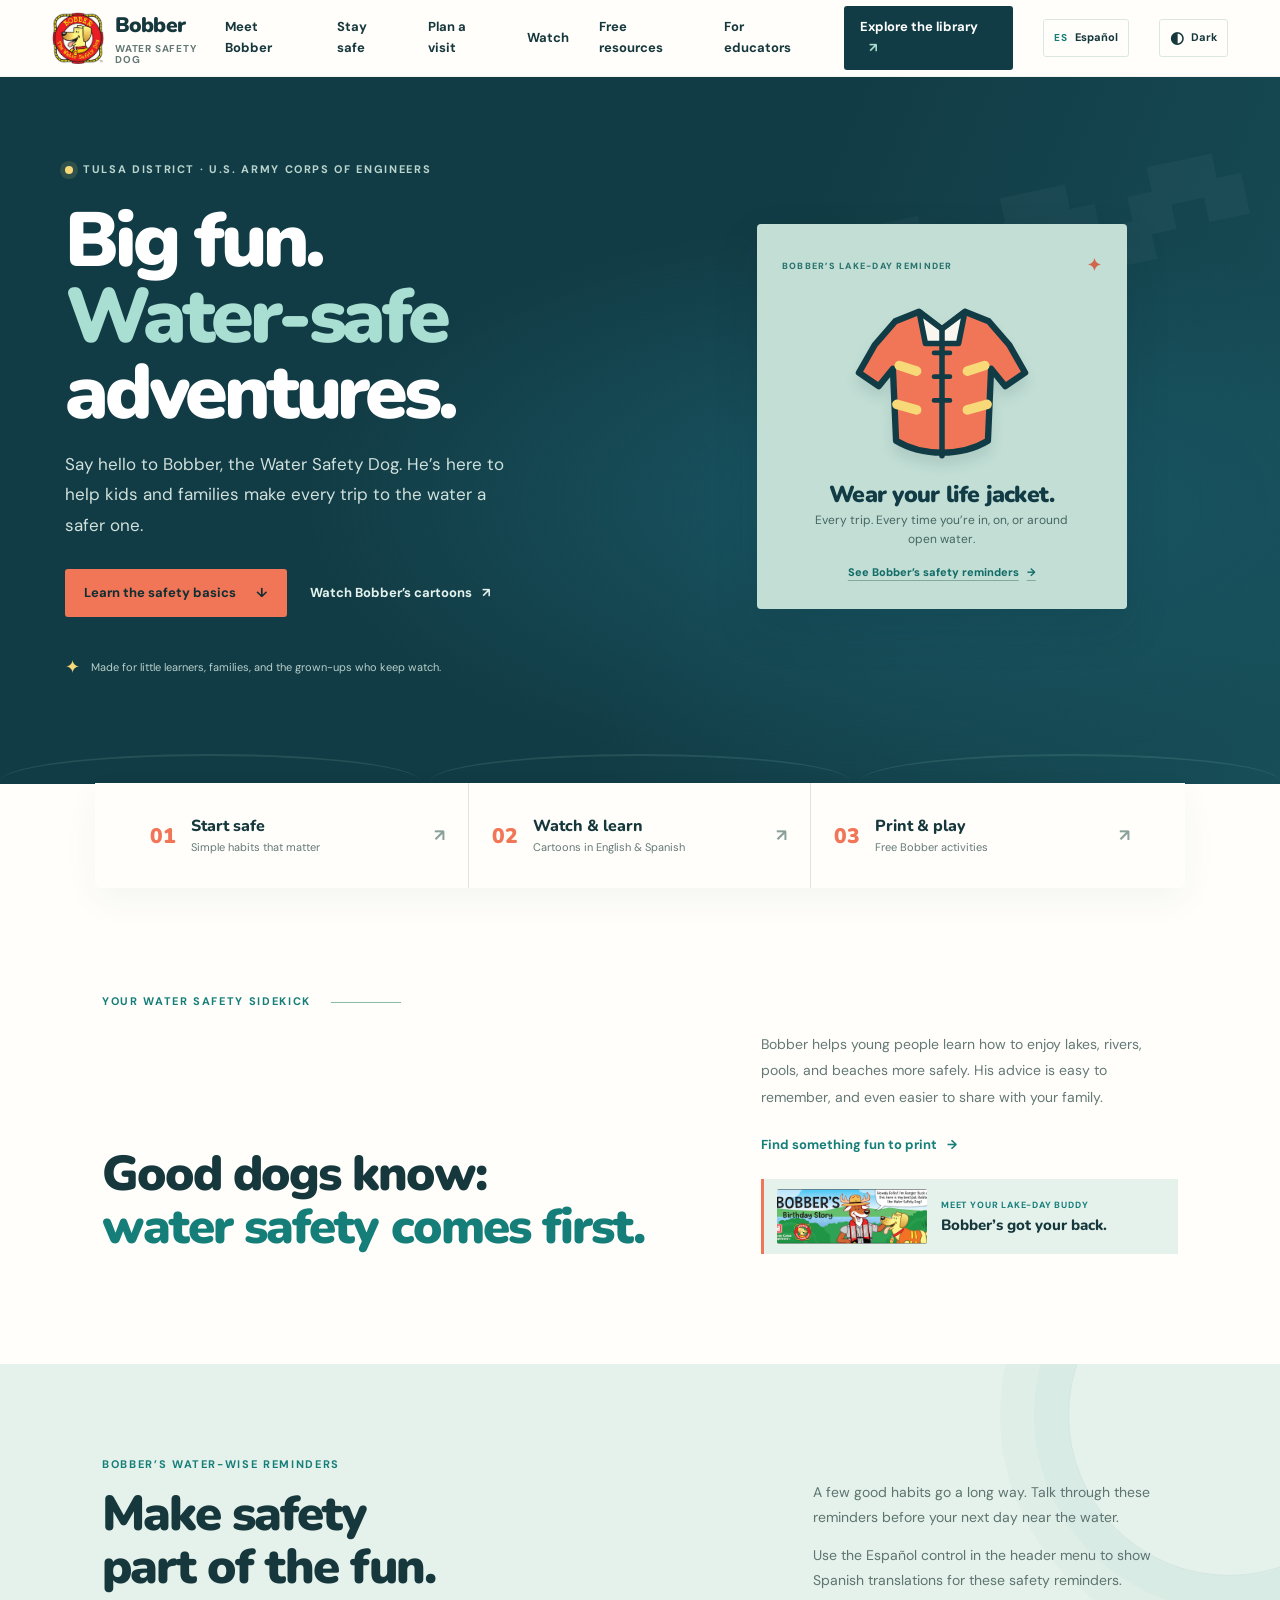
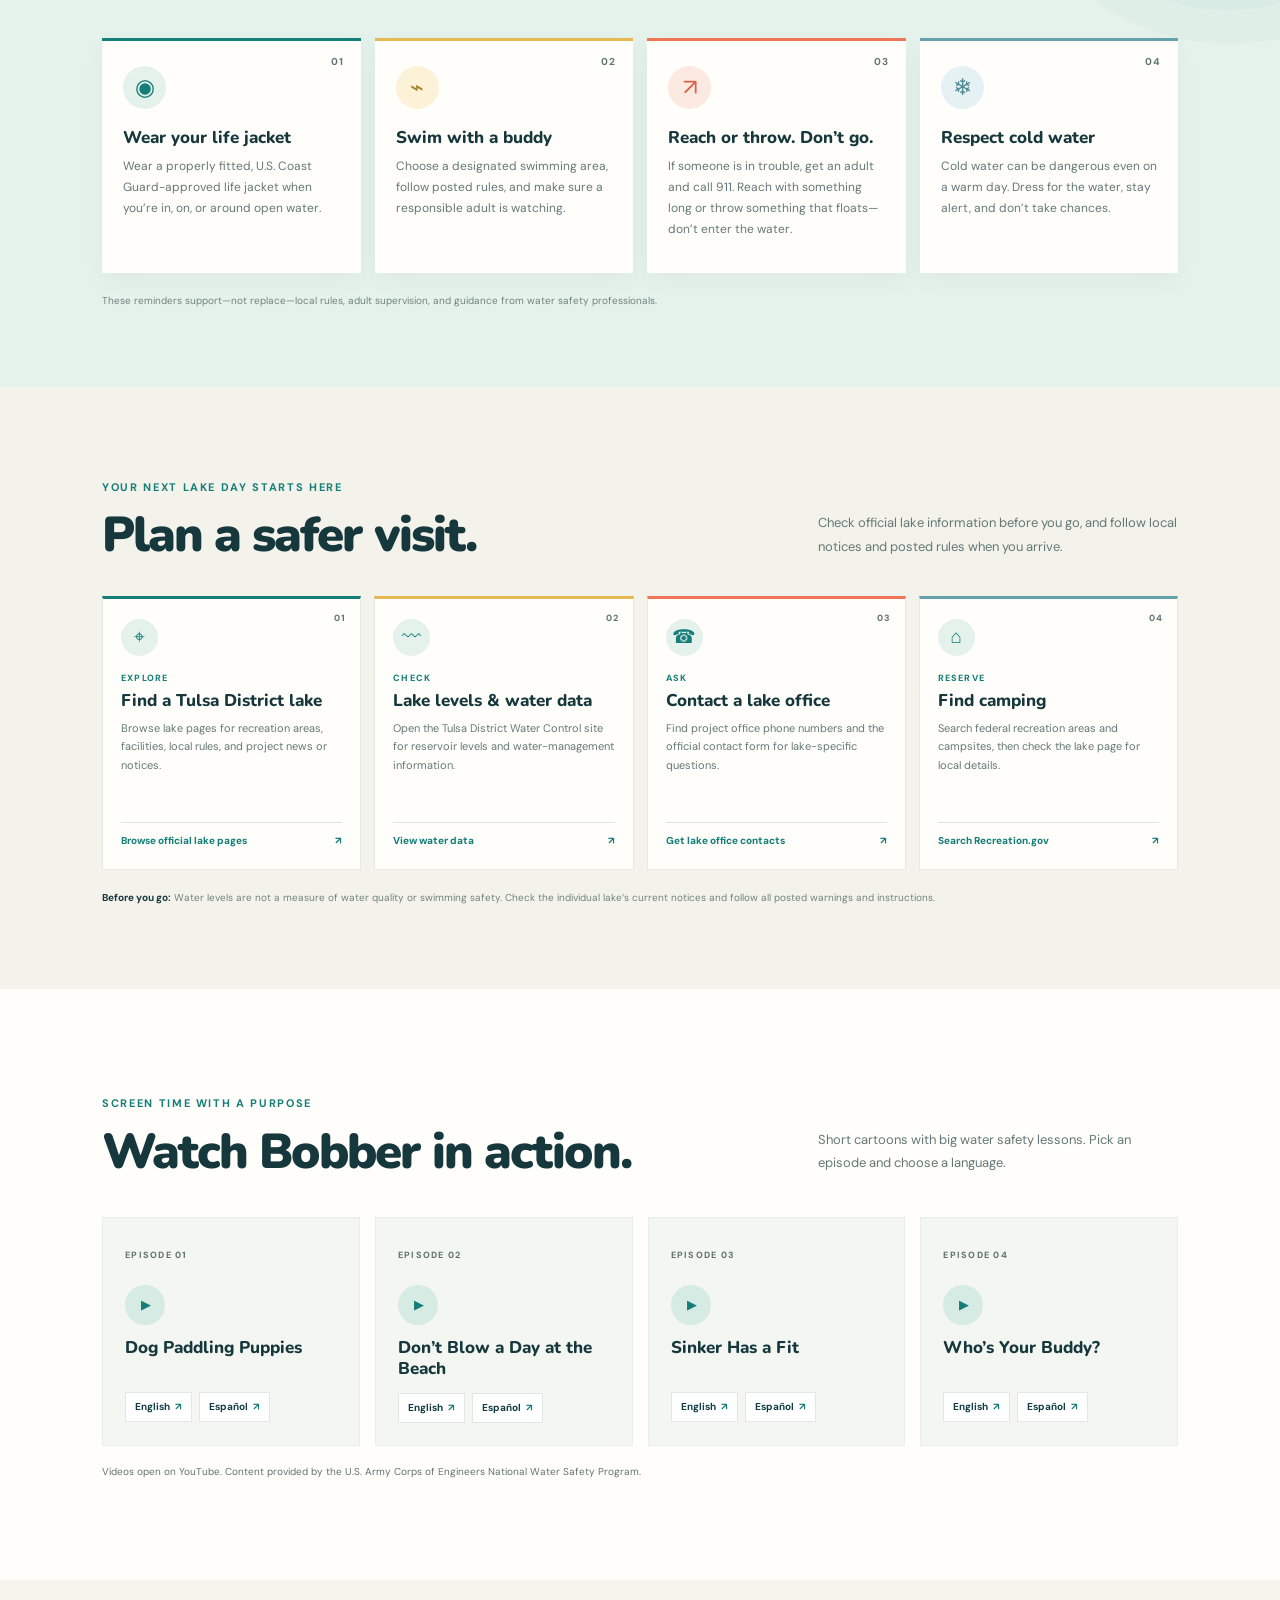
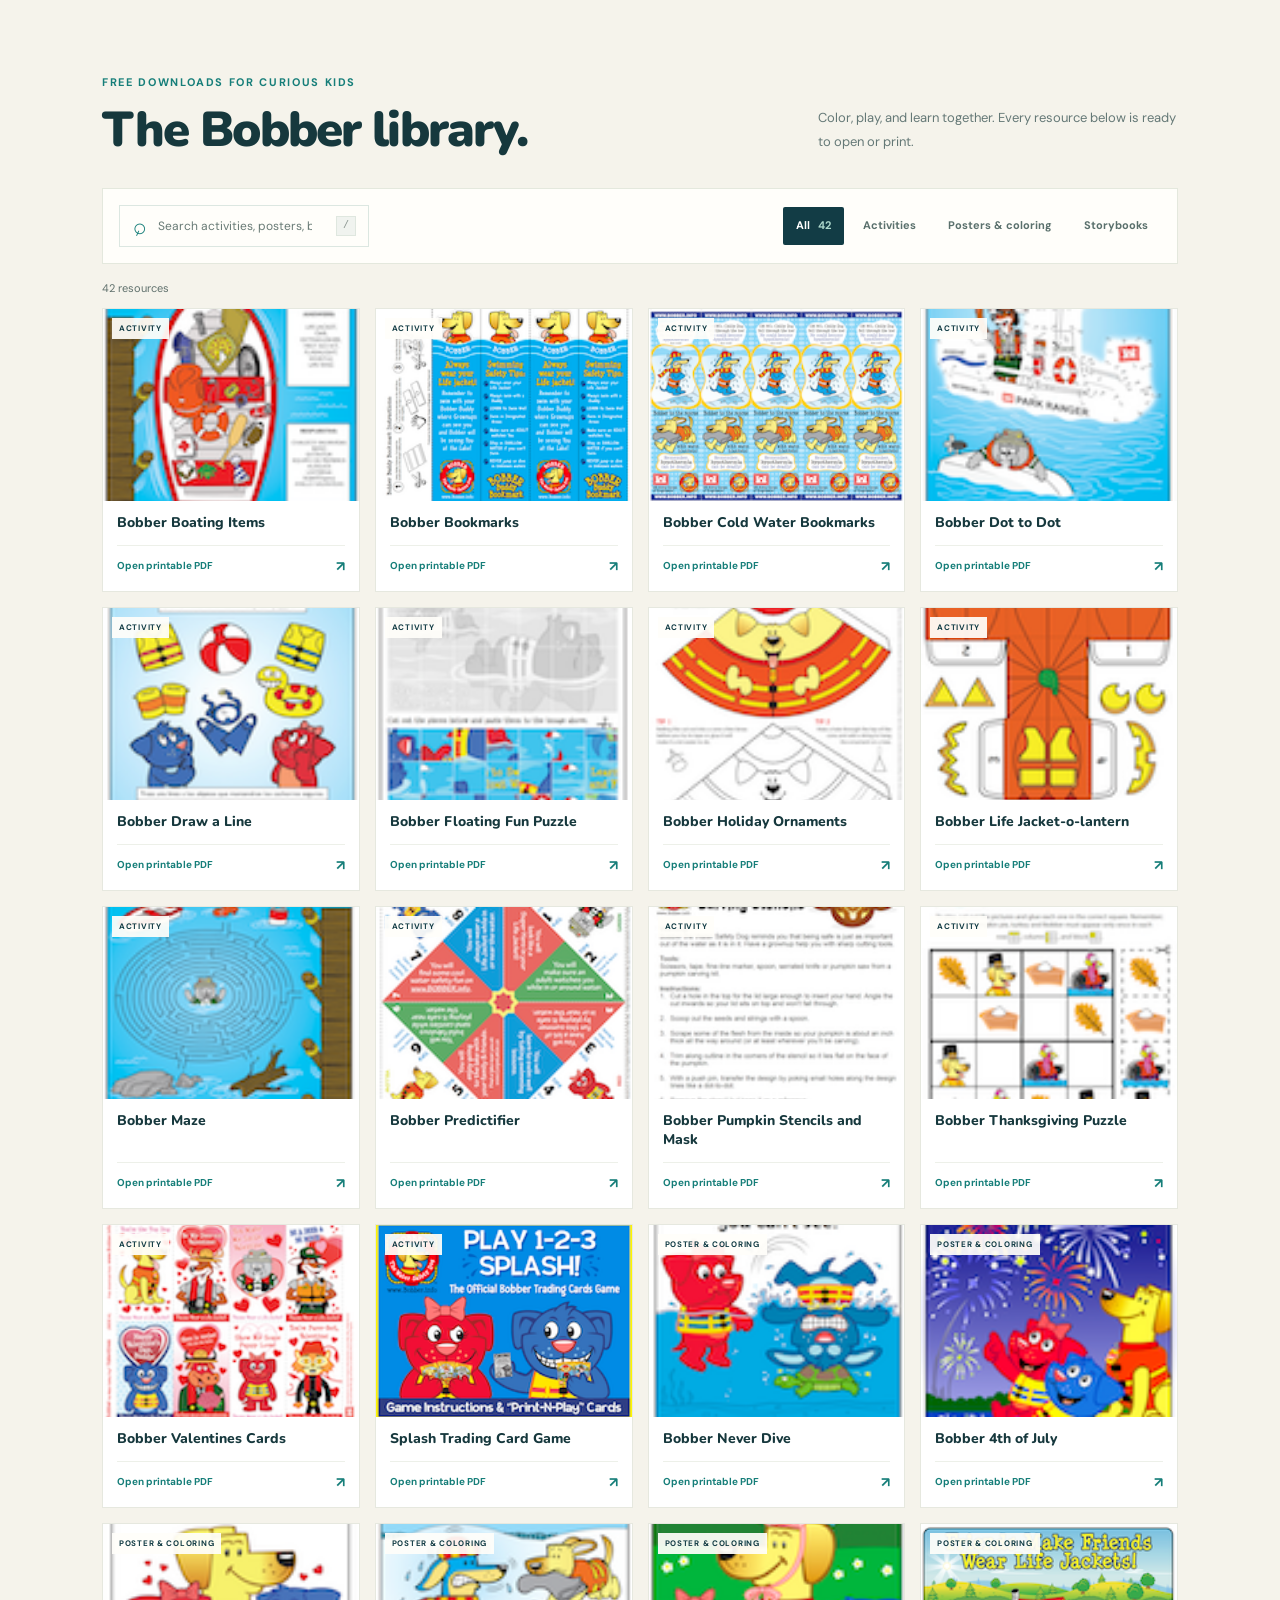
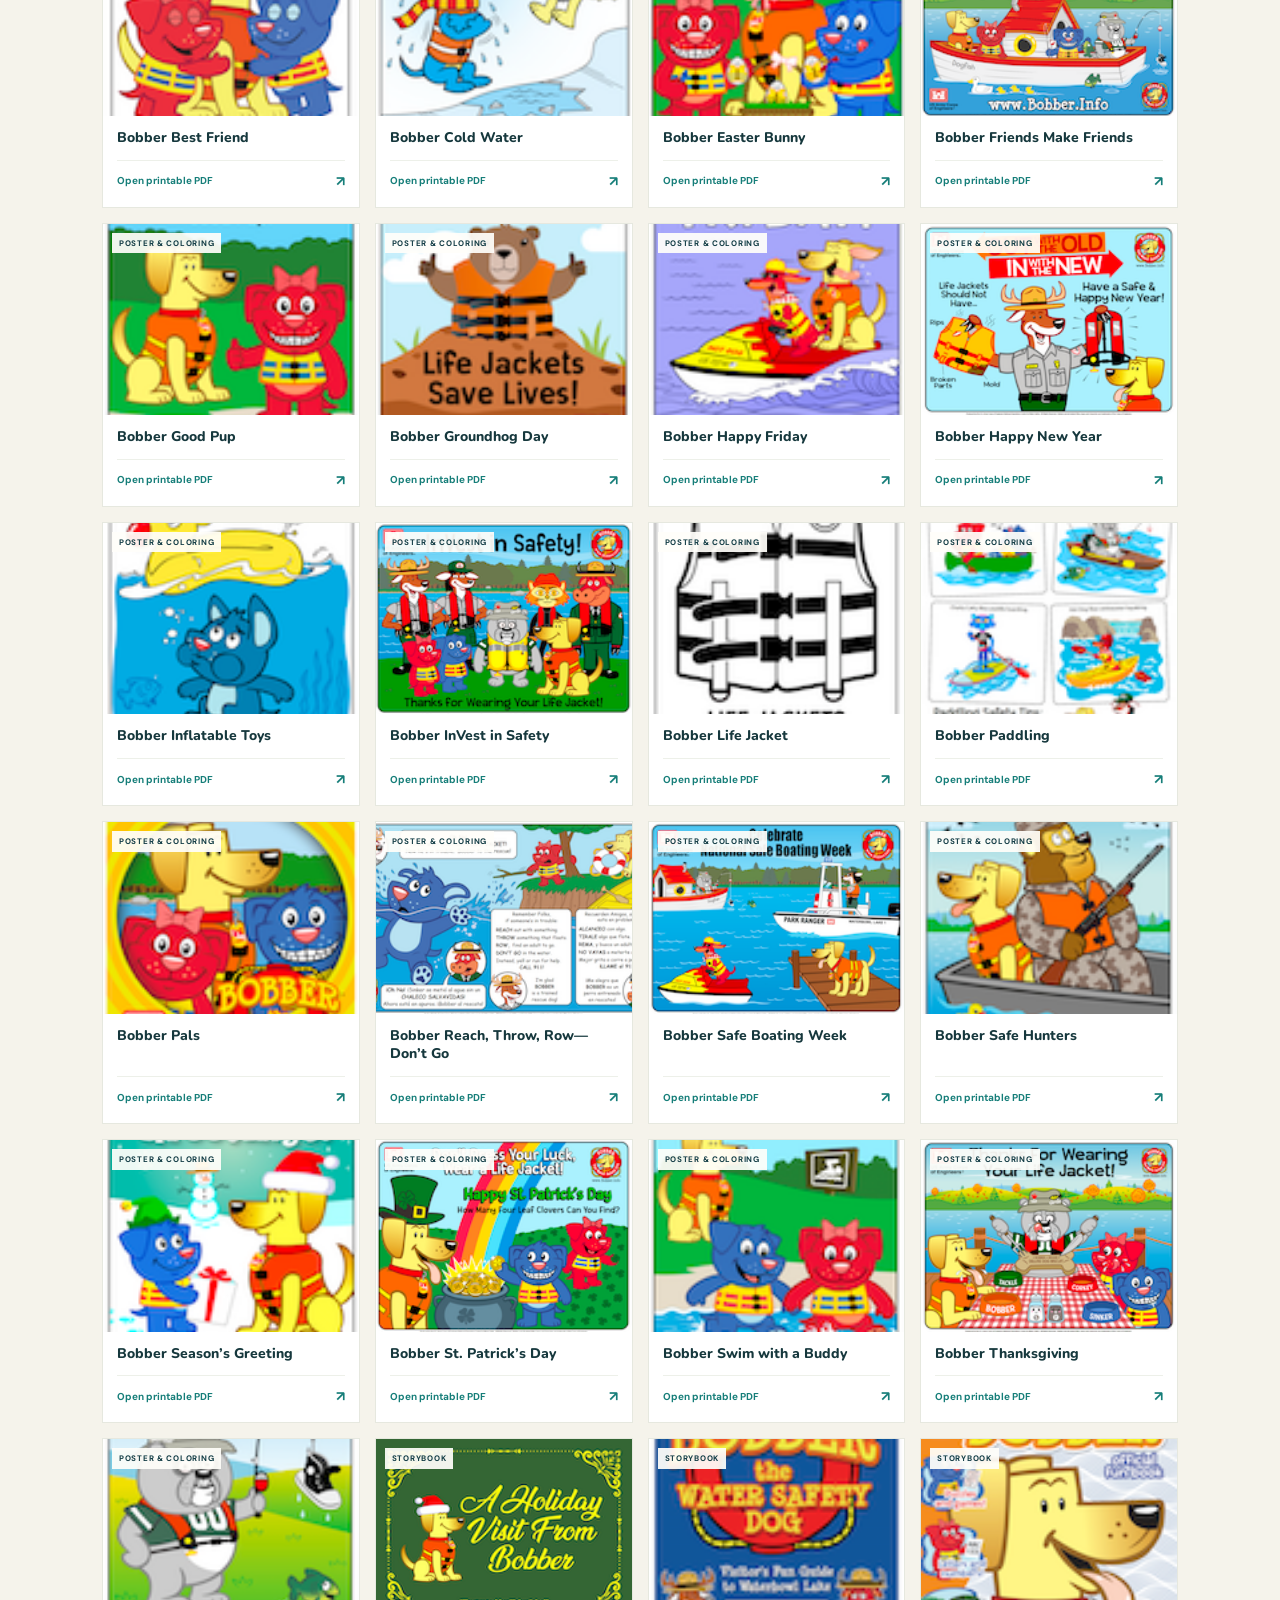
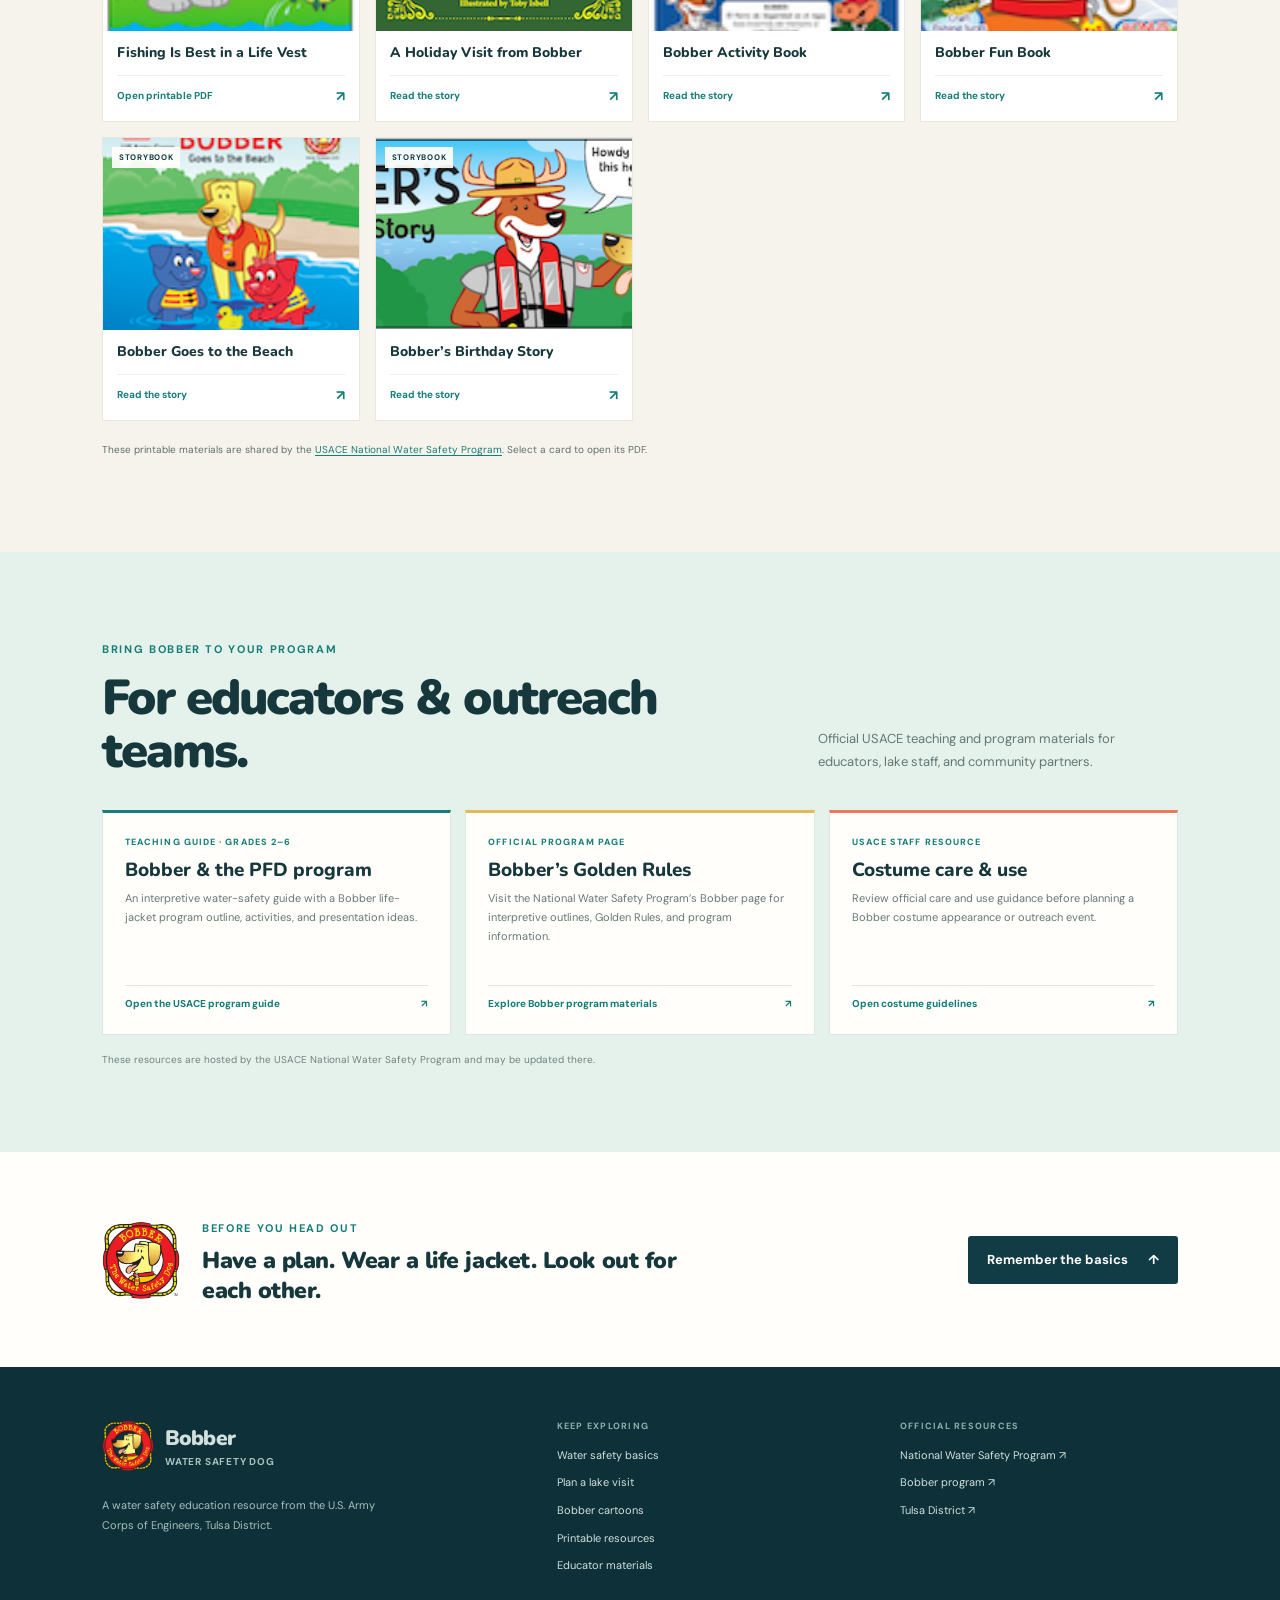
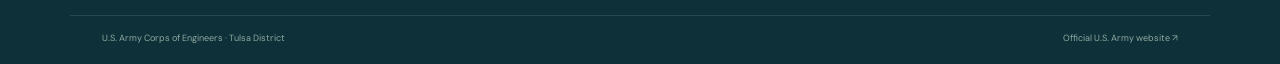
==== commit 529d27ef: "Add language toggle button and update Spanish translation hints for safety reminders" ====
--- a/index.html
+++ b/index.html
@@ -30,6 +30,7 @@
         <a href="#resources">Free resources</a>
         <a href="#educators">For educators</a>
         <a class="nav-cta" href="#resources">Explore the library <span aria-hidden="true">↗</span></a>
+        <button class="header-language-toggle" id="header-language-toggle" type="button" aria-label="Show Spanish safety translations" aria-pressed="false" aria-controls="safety-es-lifejacket safety-es-buddy safety-es-rescue safety-es-cold"><span class="language-code" aria-hidden="true">ES</span><span class="language-name" lang="es">Español</span></button>
         <button class="theme-toggle" id="theme-toggle" type="button" aria-label="Switch to dark mode" aria-pressed="false" title="Switch to dark mode"><span class="theme-icon" aria-hidden="true">◐</span><span class="theme-label">Dark</span></button>
       </nav>
     </div>
@@ -85,8 +86,8 @@
     <section class="safety-section" id="safety" aria-labelledby="safety-title">
       <div class="section-wrap safety-inner">
         <div class="safety-heading">
-          <div><span class="section-kicker">Bobber’s water-wise reminders</span><h2 id="safety-title">Make safety<br>part of the fun.</h2></div>
-          <div class="safety-heading-copy"><p>A few good habits go a long way. Talk through these reminders before your next day near the water.</p><button class="language-toggle" id="safety-language-toggle" type="button" aria-expanded="false" aria-controls="safety-es-lifejacket safety-es-buddy safety-es-rescue safety-es-cold">Show Spanish translations / Ver en español</button></div>
+          <div><span class="section-kicker">Bobber’s water-wise reminders</span><h2 id="safety-title" tabindex="-1">Make safety<br>part of the fun.</h2></div>
+          <div class="safety-heading-copy"><p>A few good habits go a long way. Talk through these reminders before your next day near the water.</p><p class="safety-language-hint" id="safety-language-hint">Use the Español control in the header menu to show Spanish translations for these safety reminders.</p></div>
         </div>
         <div class="safety-grid">
           <article class="safety-card"><span class="safety-number" aria-hidden="true">01</span><span class="safety-symbol" aria-hidden="true">◉</span><h3>Wear your life jacket</h3><p>Wear a properly fitted, U.S. Coast Guard-approved life jacket when you’re in, on, or around open water.</p><div class="spanish-copy" id="safety-es-lifejacket" lang="es" hidden><span>ESPAÑOL · BORRADOR</span><p><strong>Usa tu chaleco salvavidas.</strong> Debe ser de la talla correcta y estar aprobado por la Guardia Costera de EE. UU. Úsalo dentro, sobre o cerca de aguas abiertas.</p></div></article>
--- a/styles.css
+++ b/styles.css
@@ -102,27 +102,22 @@
 @media(max-width:640px){.visit-inner,.educator-inner{padding-top:65px;padding-bottom:64px}.visit-grid,.educator-grid{grid-template-columns:1fr;gap:10px;margin-top:25px}.visit-card{min-height:unset;padding:18px}.educator-card{min-height:unset;padding:19px}.visit-card p,.educator-card p{font-size:12px}.visit-card>a,.educator-card>a{font-size:11px}}
 .safety-heading-copy{max-width:365px;display:grid;justify-items:start;gap:13px}
 .safety-heading-copy>p{margin:0;color:#5d7470;font-size:14px;line-height:1.8}
-.language-toggle{padding:9px 12px;border:1px solid #8bb9aa;border-radius:3px;background:transparent;color:#185b57;cursor:pointer;font-size:11px;font-weight:800}
-.language-toggle:hover{background:#d2e8de}
 .spanish-copy{margin-top:13px;padding-top:11px;border-top:1px solid #d6e3db}
 .spanish-copy>span{color:#a24e3c;font-size:8px;font-weight:800;letter-spacing:.12em}
 .safety-card .spanish-copy p{margin-top:5px;color:#385c57}
 .safety-card .spanish-copy strong{color:#16383d}
 .translation-review-note{margin:8px 0 0;color:#71827e;font-size:10px;line-height:1.6}
 html[data-theme="dark"] .safety-heading-copy>p{color:#afc0bb}
-html[data-theme="dark"] .language-toggle{border-color:#62988a;color:#16383d}
-html[data-theme="dark"] .language-toggle:hover{background:#abd5c9}
 html[data-theme="dark"] .spanish-copy{border-color:#455b57}
 html[data-theme="dark"] .spanish-copy>span{color:#ffb096}
 html[data-theme="dark"] .safety-card .spanish-copy p{color:#c4d4cd}
 html[data-theme="dark"] .safety-card .spanish-copy strong{color:#fff}
 html[data-theme="dark"] .translation-review-note{color:#a4b5b0}
-@media(max-width:640px){.safety-heading-copy{width:100%;gap:10px}.language-toggle{max-width:100%;text-align:left}}
+@media(max-width:640px){.safety-heading-copy{width:100%;gap:10px}}
 .button-coral{color:#102e32}
 .button-coral:hover{background:#c24e35;color:#fff}
 .search-box input::placeholder{color:#687a75;opacity:1}
 html[data-theme="dark"] .search-box input::placeholder{color:#bdc9c5}
-html[data-theme="dark"] .language-toggle{border-color:#c2ded5;background:#c2ded5;color:#123c45}
 .episode{color:#5f706c}
 .visit-number,.safety-number{color:#617570}
 .library-note,html[data-theme="dark"] .library-note{color:#5f706c}
@@ -130,3 +125,11 @@
 .source-note{color:#63736e}
 html[data-theme="dark"] .episode,html[data-theme="dark"] .visit-number,html[data-theme="dark"] .safety-number{color:#b7c9c3}
 html[data-theme="dark"] .library-note,html[data-theme="dark"] .results-message,html[data-theme="dark"] .source-note{color:#a4b5b0}
+.header-language-toggle{min-height:38px;padding:7px 10px;display:inline-flex;align-items:center;justify-content:center;gap:7px;border:1px solid var(--line);border-radius:3px;background:transparent;color:var(--ink);cursor:pointer;font-size:11px;font-weight:800;transition:background .2s,border-color .2s}
+.header-language-toggle:hover{background:#e8f1ec;border-color:#bad7cc}
+.language-code{color:var(--teal);font-size:10px;letter-spacing:.08em}
+.safety-language-hint{margin:0;color:#617570;font-size:10px;line-height:1.55}
+html[data-theme="dark"] .header-language-toggle{border-color:#3c5353;color:#e4eeea}
+html[data-theme="dark"] .header-language-toggle:hover{background:#263b3d;border-color:#71958a}
+html[data-theme="dark"] .safety-language-hint{color:#afc0bb}
+@media(max-width:1160px){.header-language-toggle{align-self:flex-start;margin-top:12px;padding:10px 13px}}
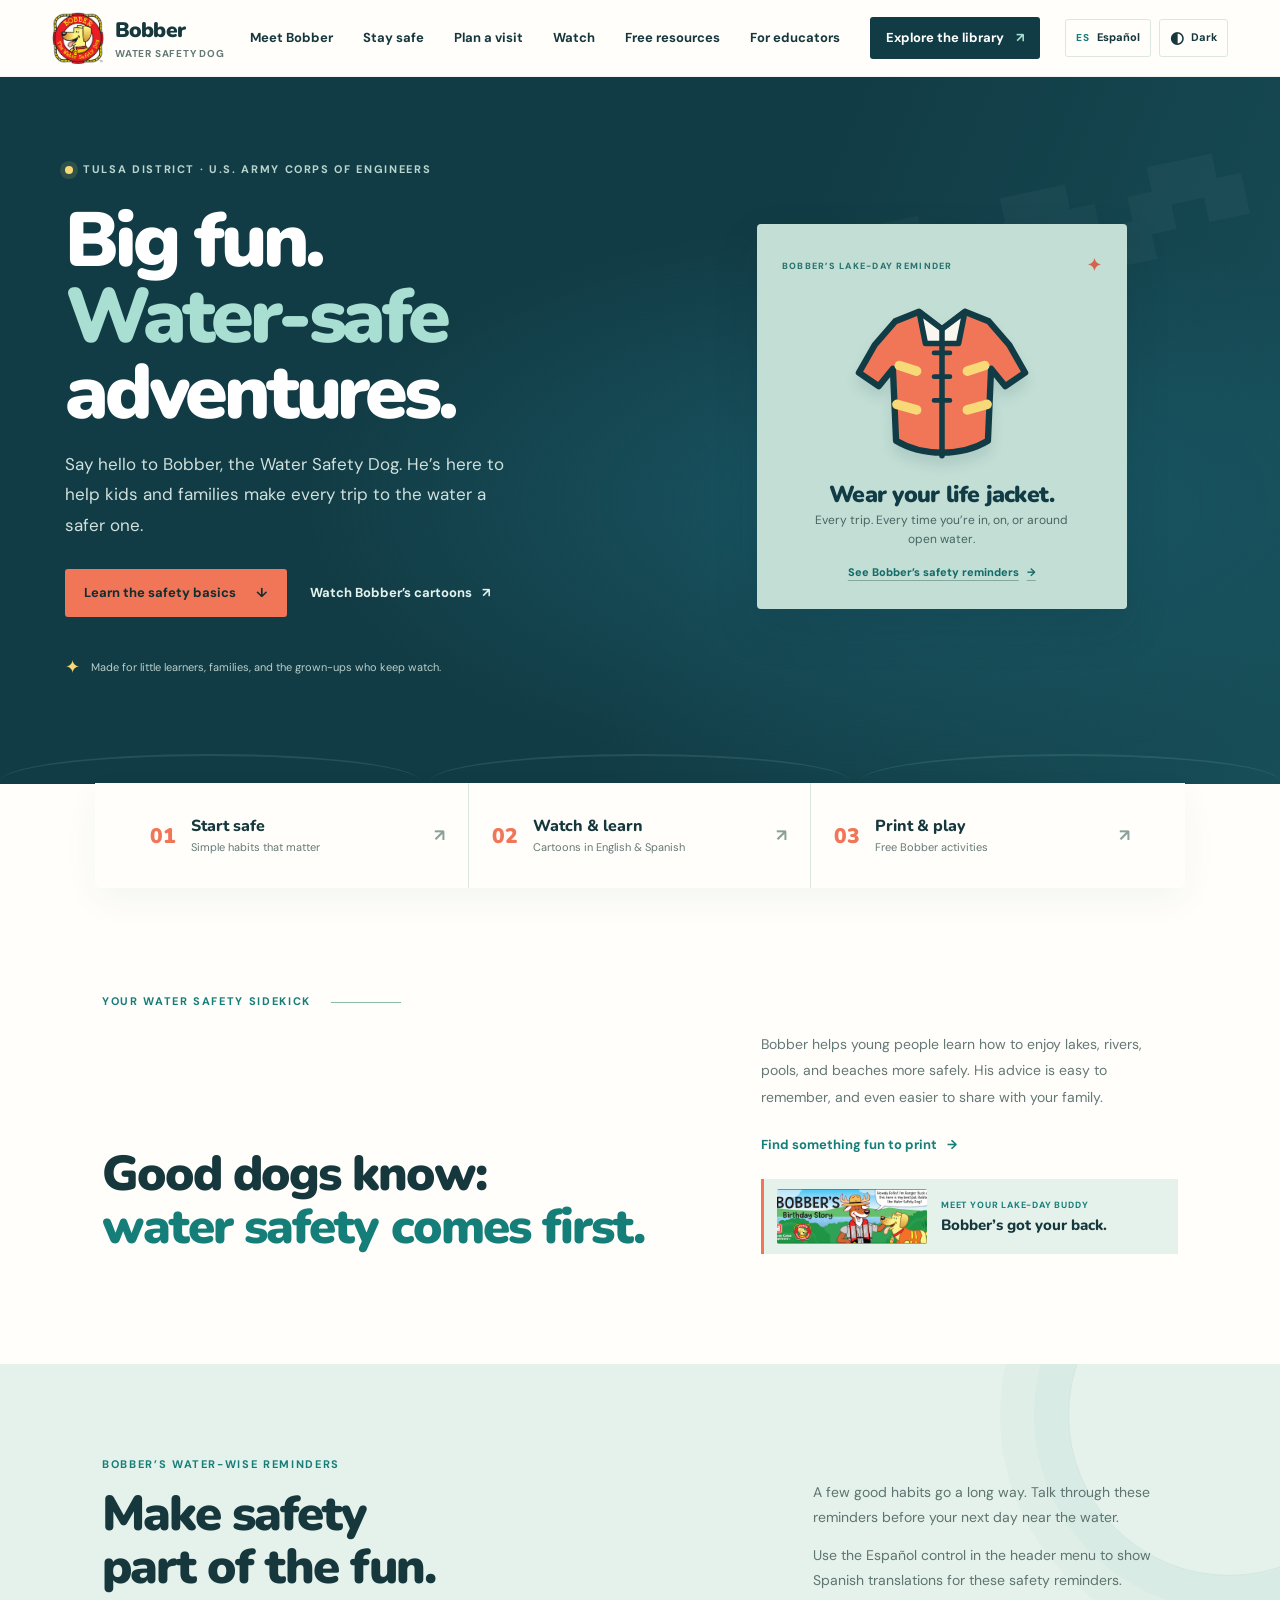
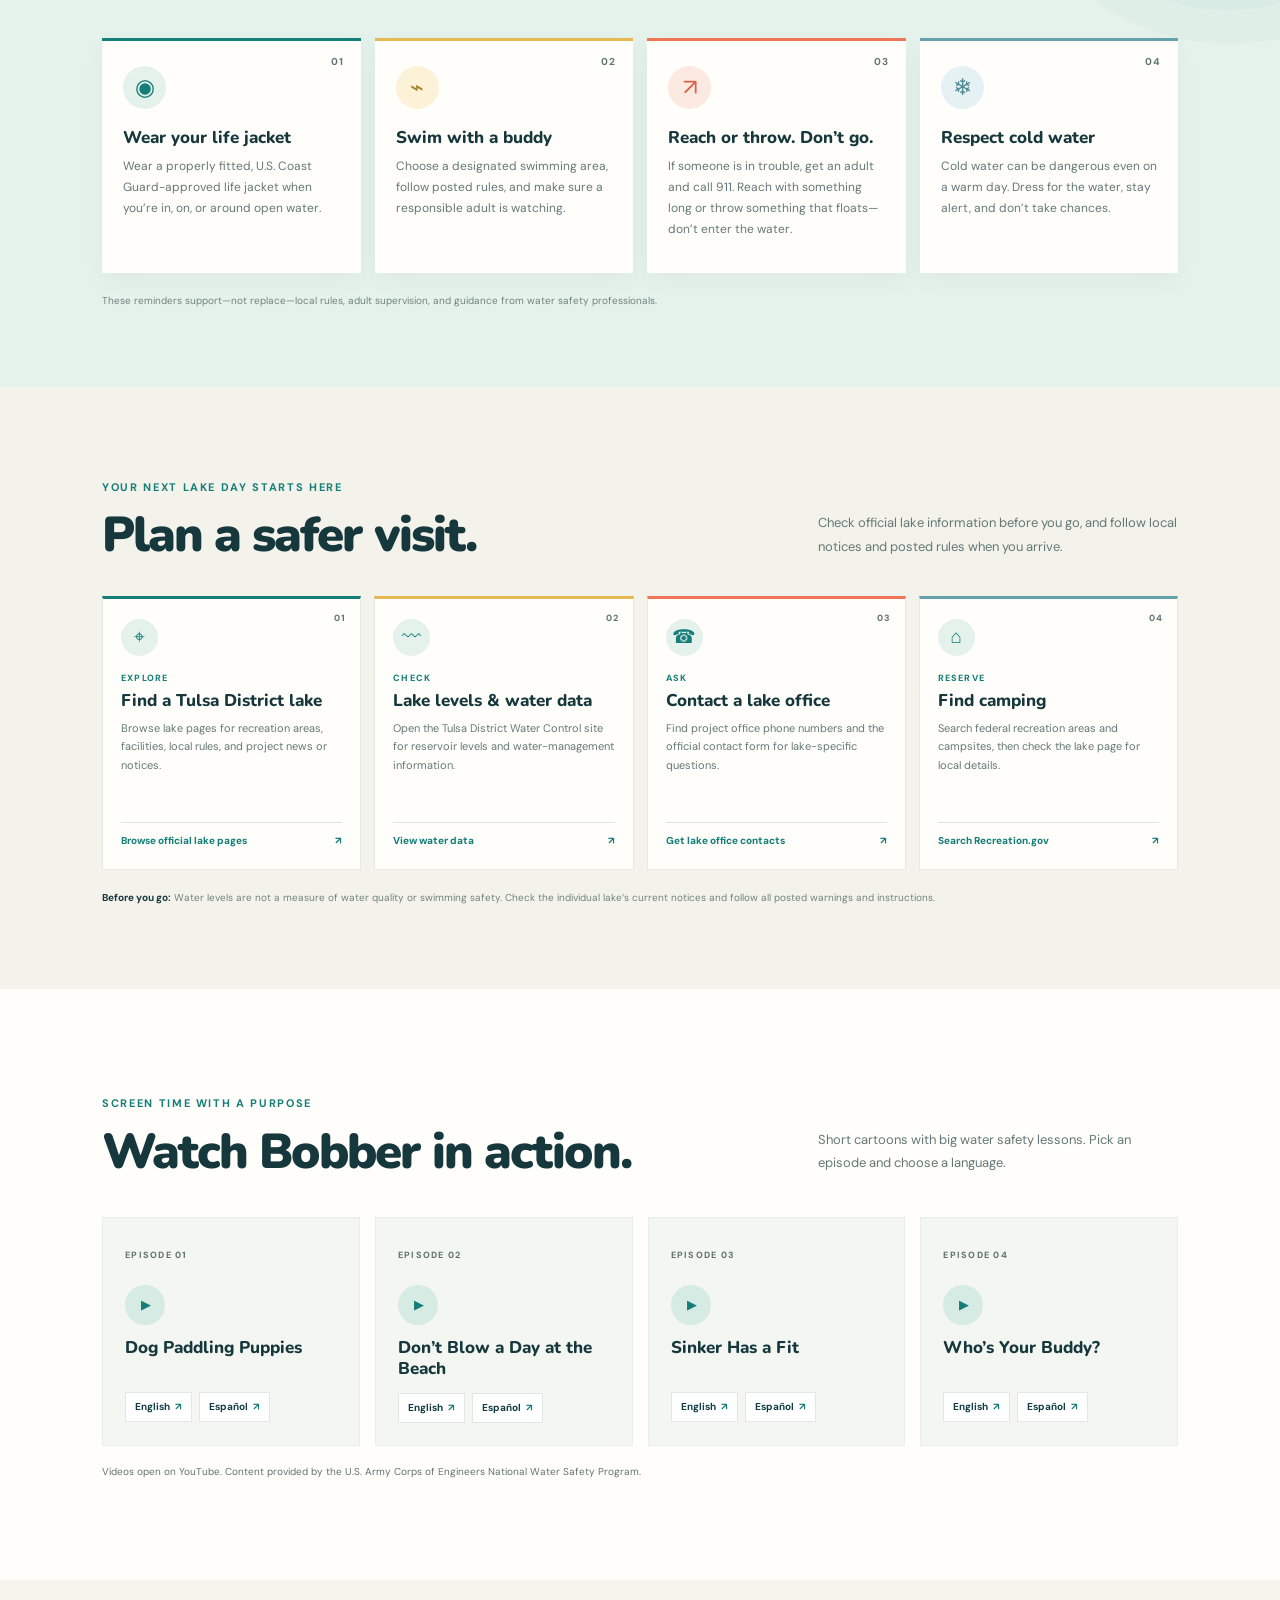
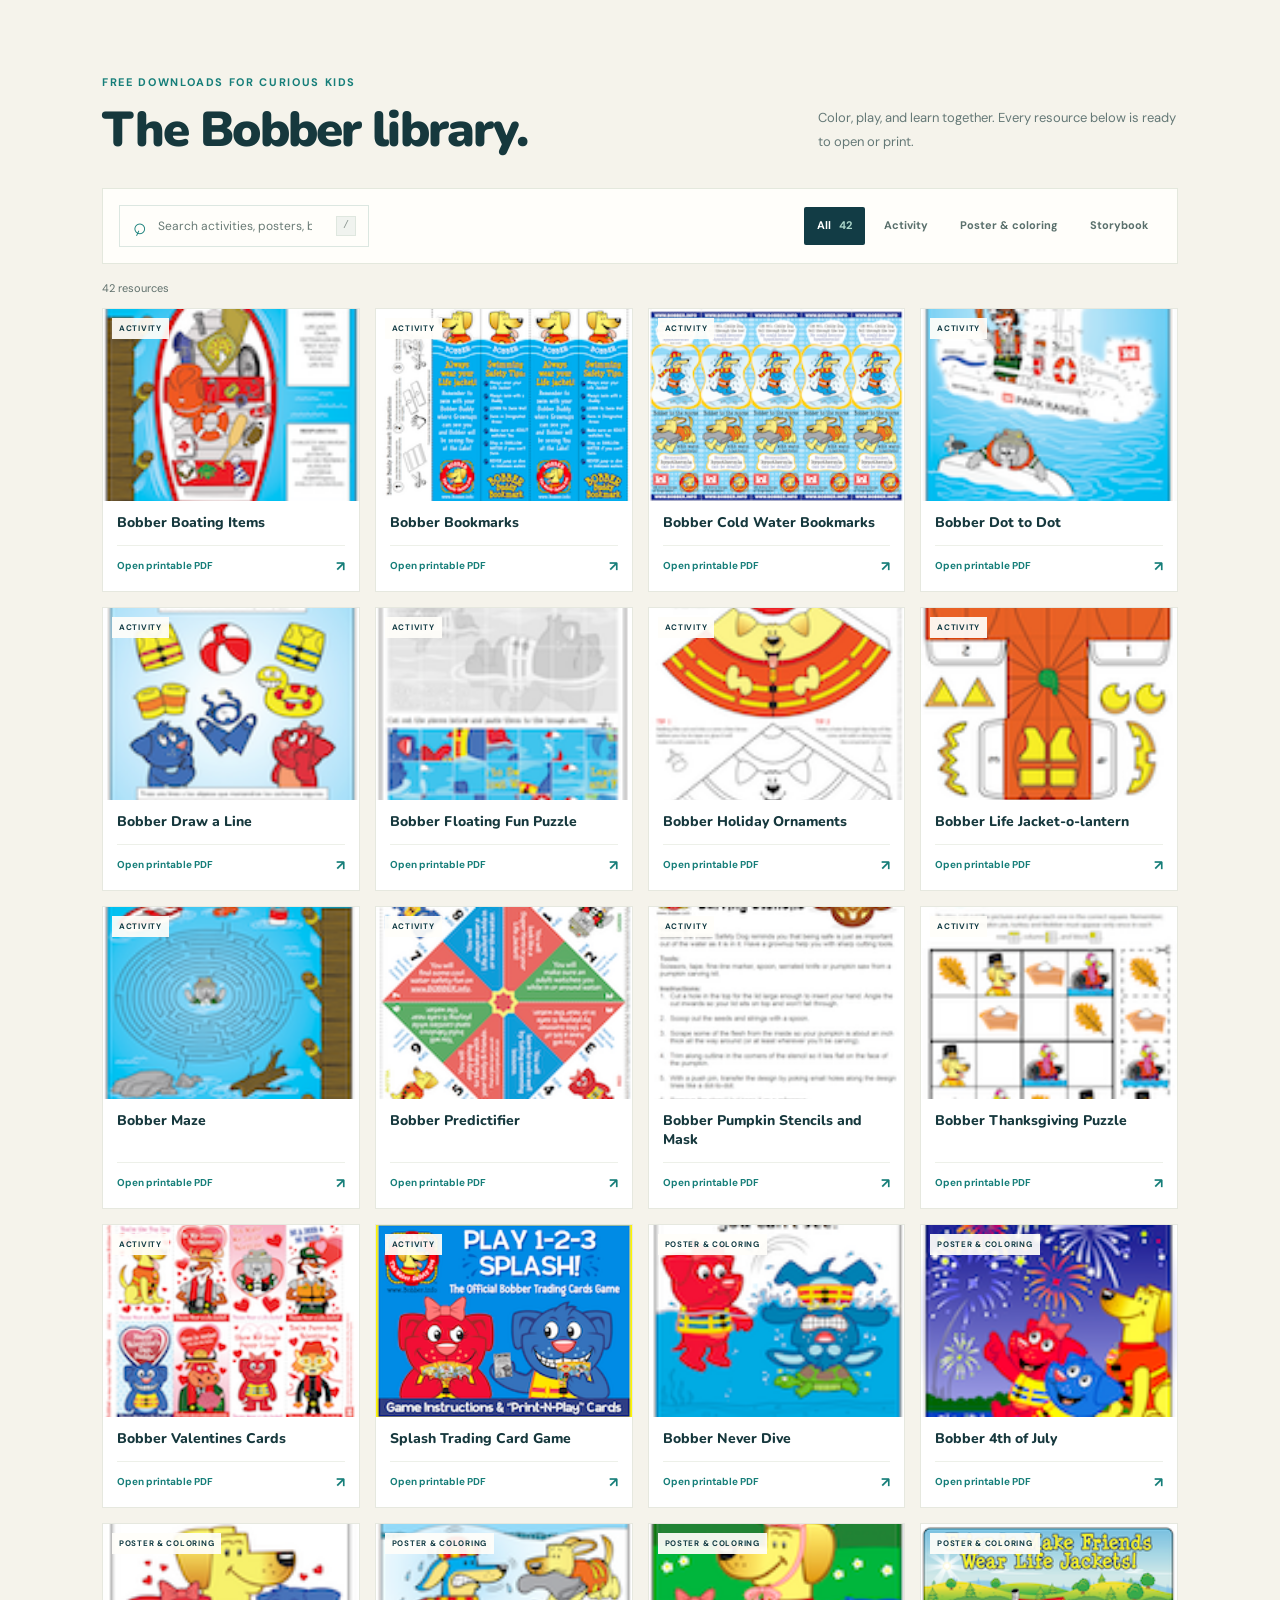
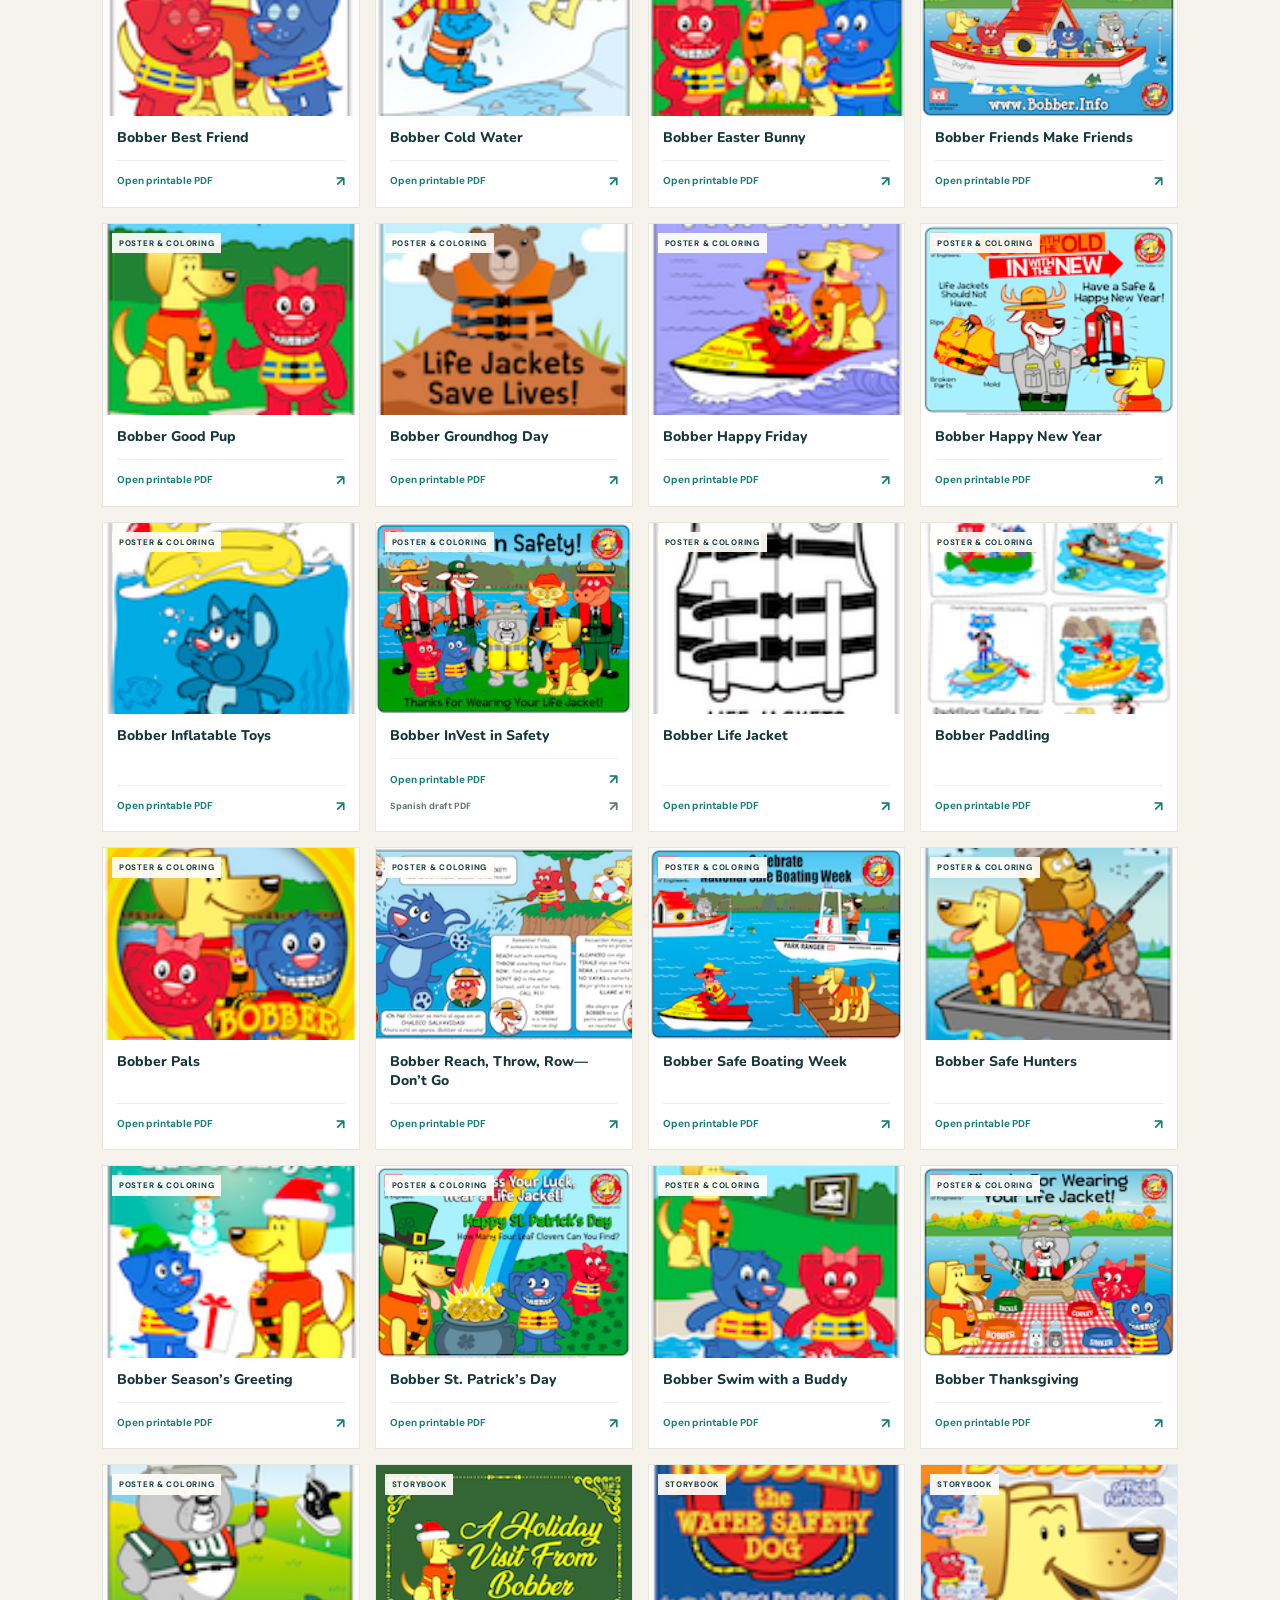
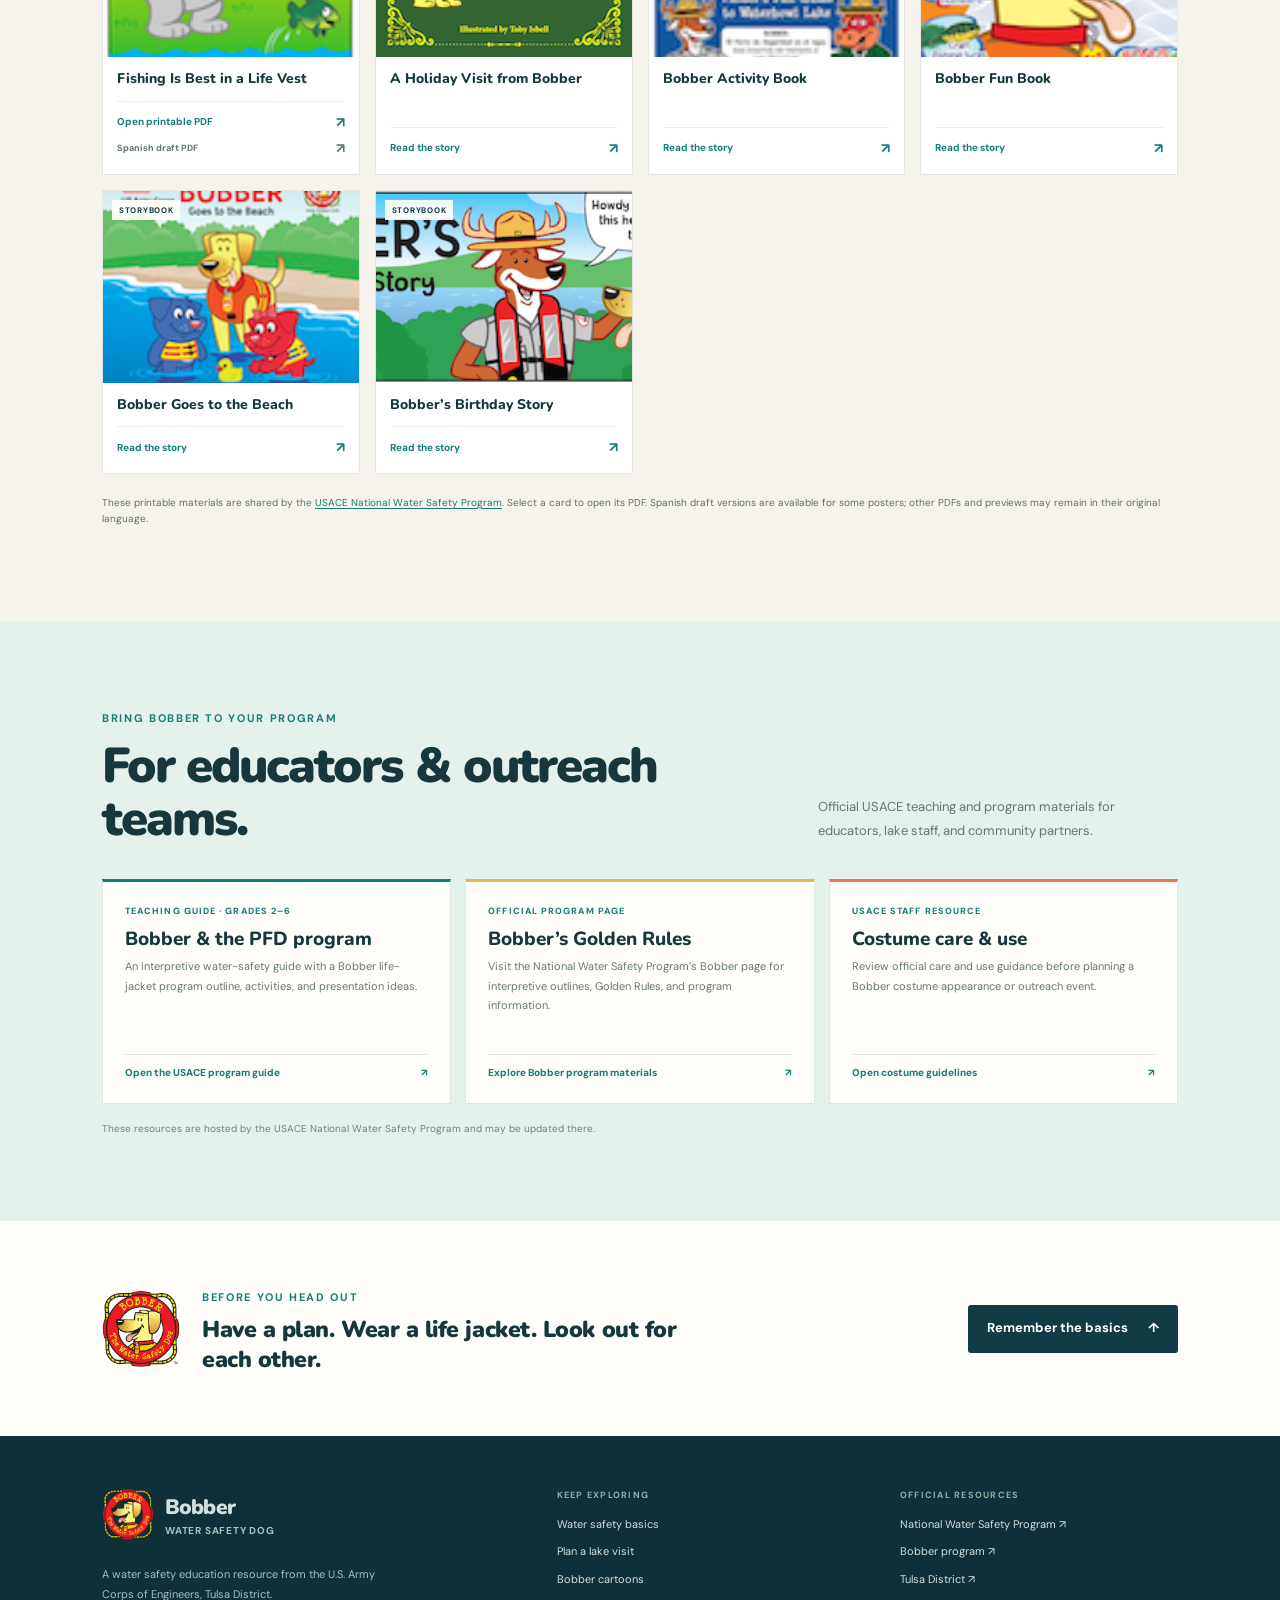
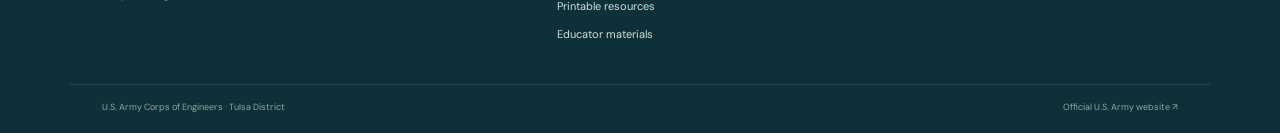
==== commit 992e146d: "Add Spanish translations for fishing safety materials - Created 'fishing-life-vest.html' with a focu" ====
--- a/index.html
+++ b/index.html
@@ -10,7 +10,7 @@
   <link rel="preconnect" href="https://fonts.googleapis.com">
   <link rel="preconnect" href="https://fonts.gstatic.com" crossorigin>
   <link href="https://fonts.googleapis.com/css2?family=DM+Sans:wght@400;500;600;700&family=Nunito:wght@700;800;900&display=swap" rel="stylesheet">
-  <script>document.documentElement.dataset.theme = localStorage.getItem("bobber-theme") || (matchMedia("(prefers-color-scheme: dark)").matches ? "dark" : "light");</script>
+  <script>document.documentElement.dataset.theme = localStorage.getItem("bobber-theme") || (matchMedia("(prefers-color-scheme: dark)").matches ? "dark" : "light"); document.documentElement.dataset.locale = localStorage.getItem("bobber-language") || "en";</script>
   <link rel="stylesheet" href="styles.css">
 </head>
 <body>
@@ -21,7 +21,6 @@
         <img class="brand-logo" src="assets/bobber-logo.png" alt="">
         <span class="brand-copy"><strong>Bobber</strong><small>Water Safety Dog</small></span>
       </a>
-      <button class="menu-toggle" id="menu-toggle" type="button" aria-expanded="false" aria-controls="site-nav" aria-label="Open navigation"><span></span><span></span><span></span></button>
       <nav class="site-nav" id="site-nav" aria-label="Main navigation">
         <a href="#meet-bobber">Meet Bobber</a>
         <a href="#safety">Stay safe</a>
@@ -30,9 +29,12 @@
         <a href="#resources">Free resources</a>
         <a href="#educators">For educators</a>
         <a class="nav-cta" href="#resources">Explore the library <span aria-hidden="true">↗</span></a>
-        <button class="header-language-toggle" id="header-language-toggle" type="button" aria-label="Show Spanish safety translations" aria-pressed="false" aria-controls="safety-es-lifejacket safety-es-buddy safety-es-rescue safety-es-cold"><span class="language-code" aria-hidden="true">ES</span><span class="language-name" lang="es">Español</span></button>
+      </nav>
+      <div class="header-tools">
+        <button class="header-language-toggle" id="header-language-toggle" type="button" aria-label="Switch to Spanish / Cambiar a español" aria-pressed="false" aria-controls="main"><span class="language-code" aria-hidden="true">ES</span><span class="language-name" lang="es">Español</span></button>
         <button class="theme-toggle" id="theme-toggle" type="button" aria-label="Switch to dark mode" aria-pressed="false" title="Switch to dark mode"><span class="theme-icon" aria-hidden="true">◐</span><span class="theme-label">Dark</span></button>
-      </nav>
+        <button class="menu-toggle" id="menu-toggle" type="button" aria-expanded="false" aria-controls="site-nav" aria-label="Open navigation"><span></span><span></span><span></span></button>
+      </div>
     </div>
   </header>
 
@@ -147,7 +149,7 @@
         <p class="results-message" id="results-message" aria-live="polite"></p>
         <div class="resource-grid" id="resource-grid"></div>
         <div class="empty-state" id="empty-state" hidden><span aria-hidden="true">🐾</span><h3>No matching resources</h3><p>Try another search or choose a different category.</p><button class="reset-search" id="reset-search" type="button">Show everything</button></div>
-        <p class="library-note">These printable materials are shared by the <a href="https://corpslakes.erdc.dren.mil/employees/watersafety/graphics.cfm?Option=Cartoons" target="_blank" rel="noopener noreferrer">USACE National Water Safety Program</a>. Select a card to open its PDF.</p>
+        <p class="library-note">These printable materials are shared by the <a href="https://corpslakes.erdc.dren.mil/employees/watersafety/graphics.cfm?Option=Cartoons" target="_blank" rel="noopener noreferrer">USACE National Water Safety Program</a>. Select a card to open its PDF. Spanish draft versions are available for some posters; other PDFs and previews may remain in their original language.</p>
       </div>
     </section>
 
--- a/styles.css
+++ b/styles.css
@@ -125,6 +125,8 @@
 .source-note{color:#63736e}
 html[data-theme="dark"] .episode,html[data-theme="dark"] .visit-number,html[data-theme="dark"] .safety-number{color:#b7c9c3}
 html[data-theme="dark"] .library-note,html[data-theme="dark"] .results-message,html[data-theme="dark"] .source-note{color:#a4b5b0}
+.resource-link-alternate{margin-top:0;padding-top:4px;border-top:0;color:#617570;font-size:9px}
+html[data-theme="dark"] .resource-link-alternate{color:#b7c9c3}
 .header-language-toggle{min-height:38px;padding:7px 10px;display:inline-flex;align-items:center;justify-content:center;gap:7px;border:1px solid var(--line);border-radius:3px;background:transparent;color:var(--ink);cursor:pointer;font-size:11px;font-weight:800;transition:background .2s,border-color .2s}
 .header-language-toggle:hover{background:#e8f1ec;border-color:#bad7cc}
 .language-code{color:var(--teal);font-size:10px;letter-spacing:.08em}
@@ -133,3 +135,9 @@
 html[data-theme="dark"] .header-language-toggle:hover{background:#263b3d;border-color:#71958a}
 html[data-theme="dark"] .safety-language-hint{color:#afc0bb}
 @media(max-width:1160px){.header-language-toggle{align-self:flex-start;margin-top:12px;padding:10px 13px}}
+.header-tools{flex:0 0 auto;display:flex;align-items:center;gap:8px}
+.header-tools .header-language-toggle,.header-tools .theme-toggle{align-self:center;margin-top:0;padding:7px 10px}
+@media(max-width:1160px){.header-tools{gap:8px}.header-tools .header-language-toggle,.header-tools .theme-toggle{padding:7px 10px}}
+@media(max-width:640px){.header-tools{gap:5px}.header-tools .header-language-toggle,.header-tools .theme-toggle{min-width:38px;padding:7px 8px}.header-tools .language-name,.header-tools .theme-label{display:none}}
+html[lang="es"] .hero h1{font-size:clamp(40px,5.4vw,68px)}
+@media(max-width:640px){html[lang="es"] .hero h1{font-size:clamp(38px,11vw,52px)}}
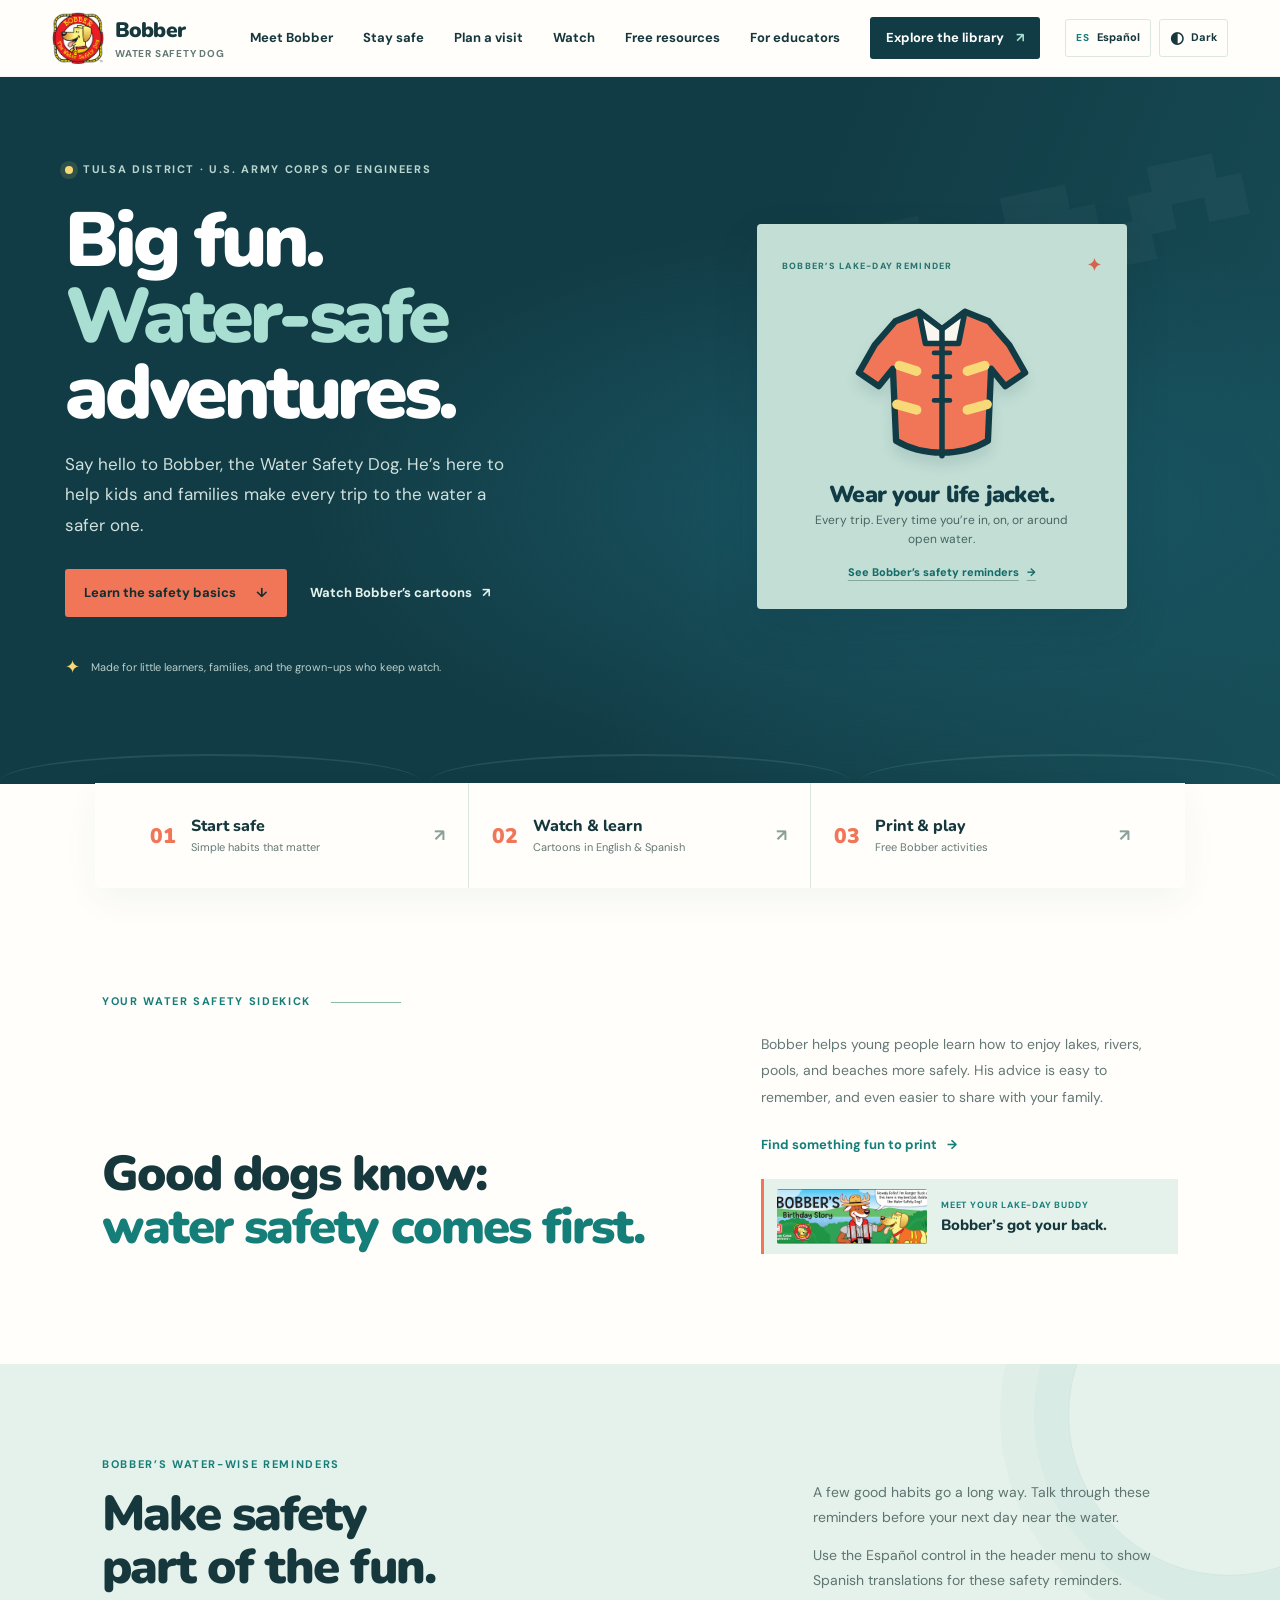
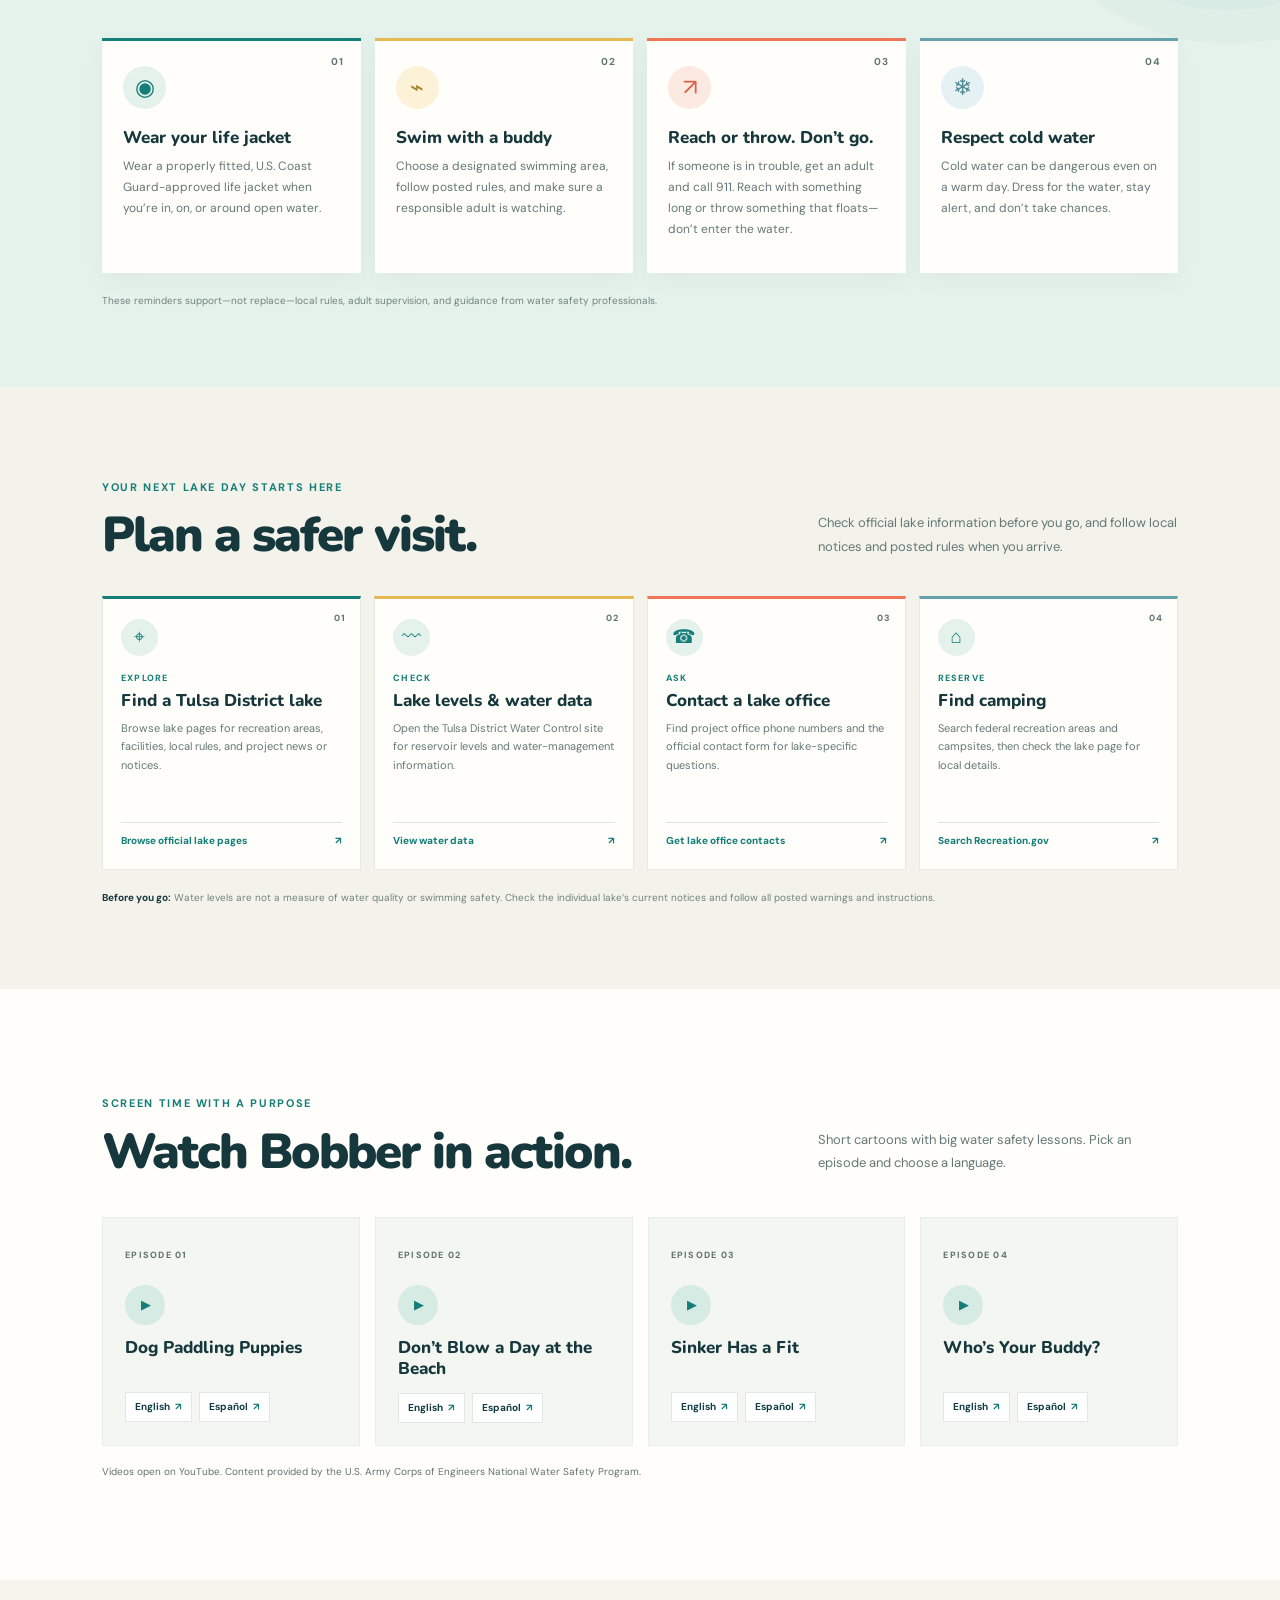
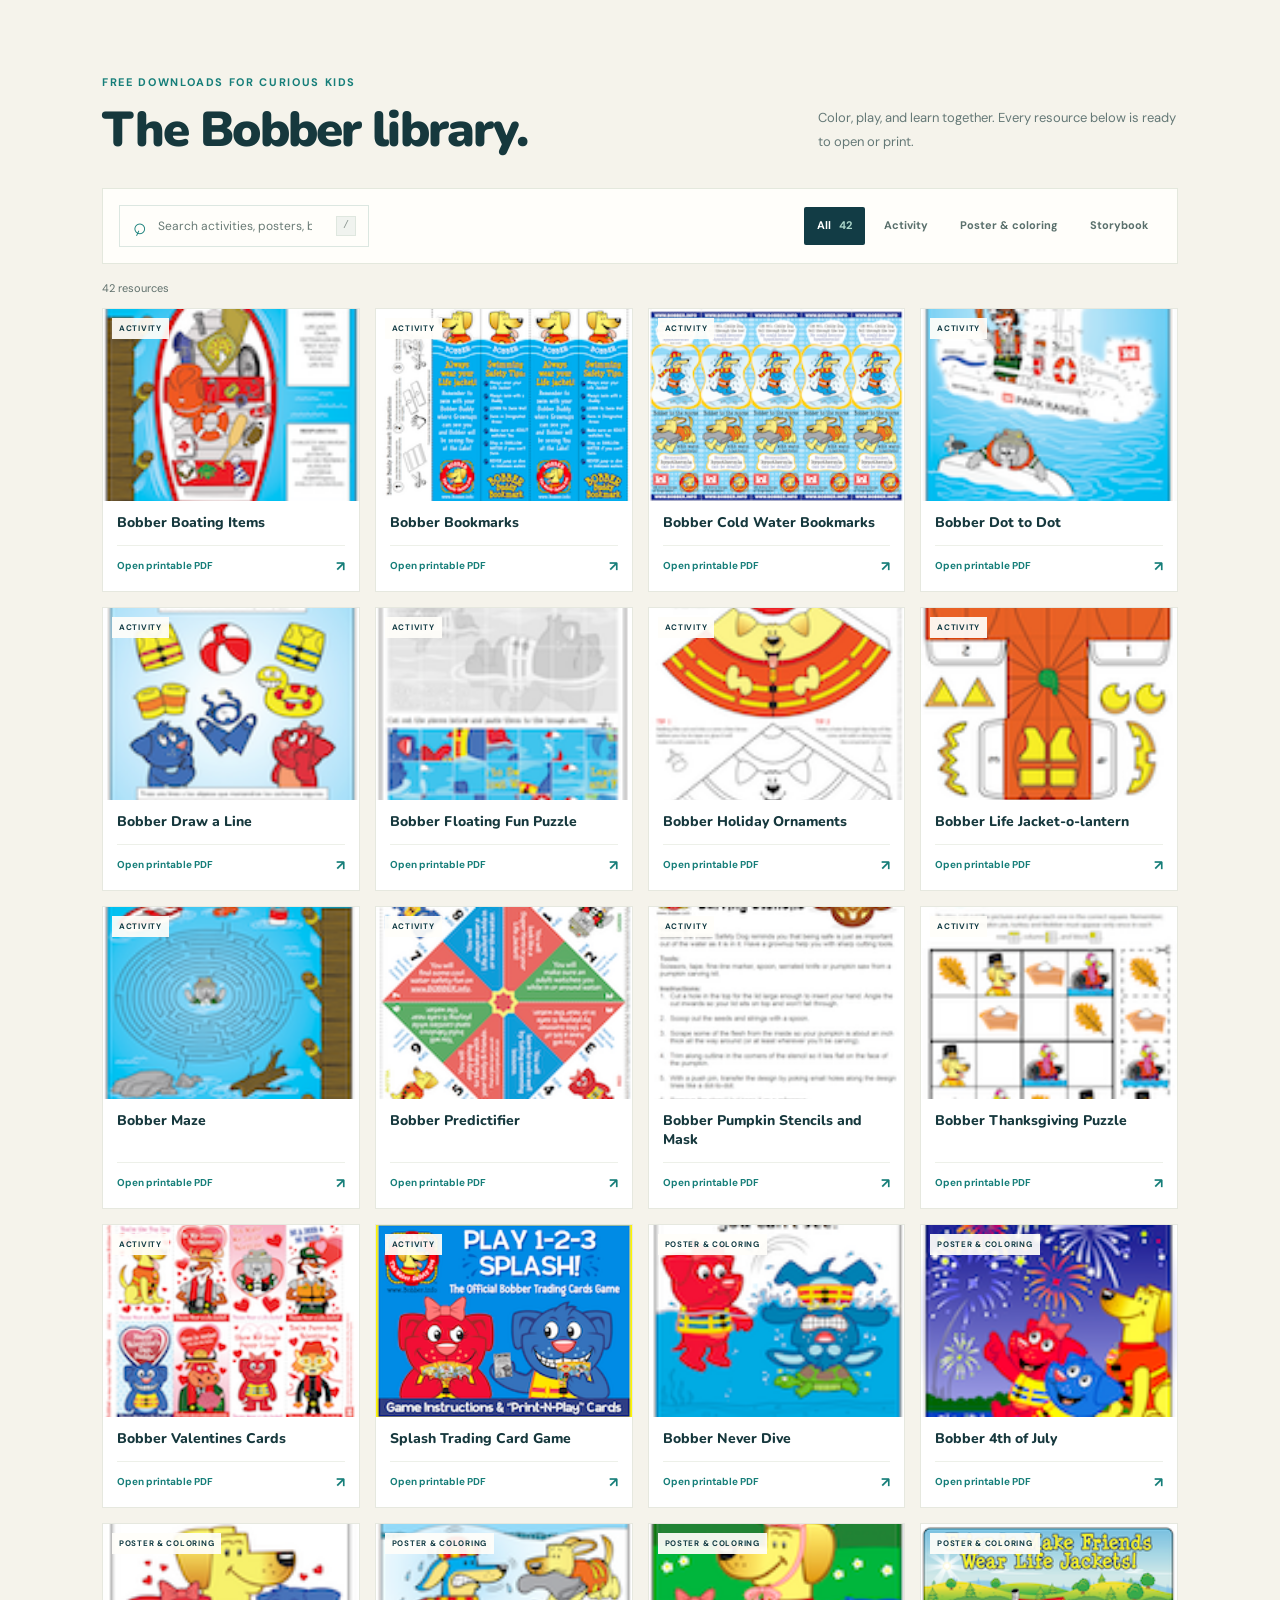
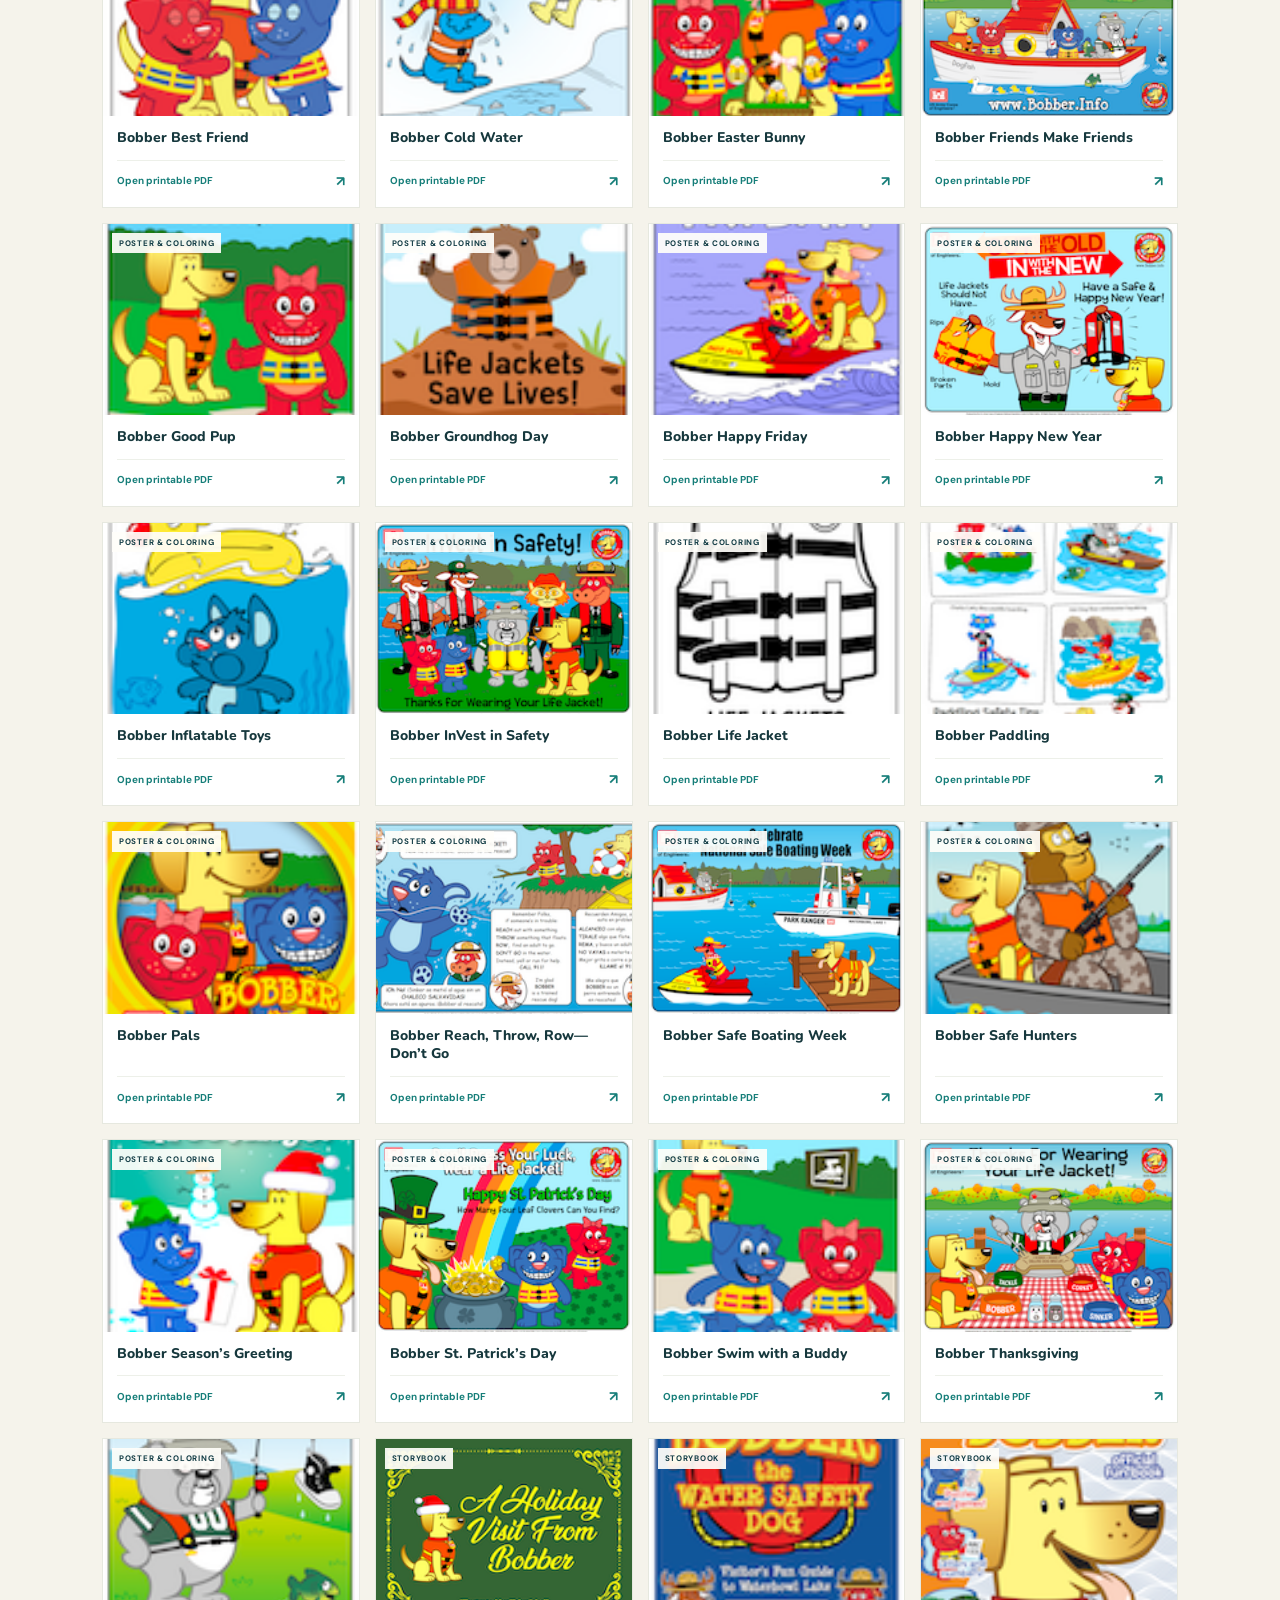
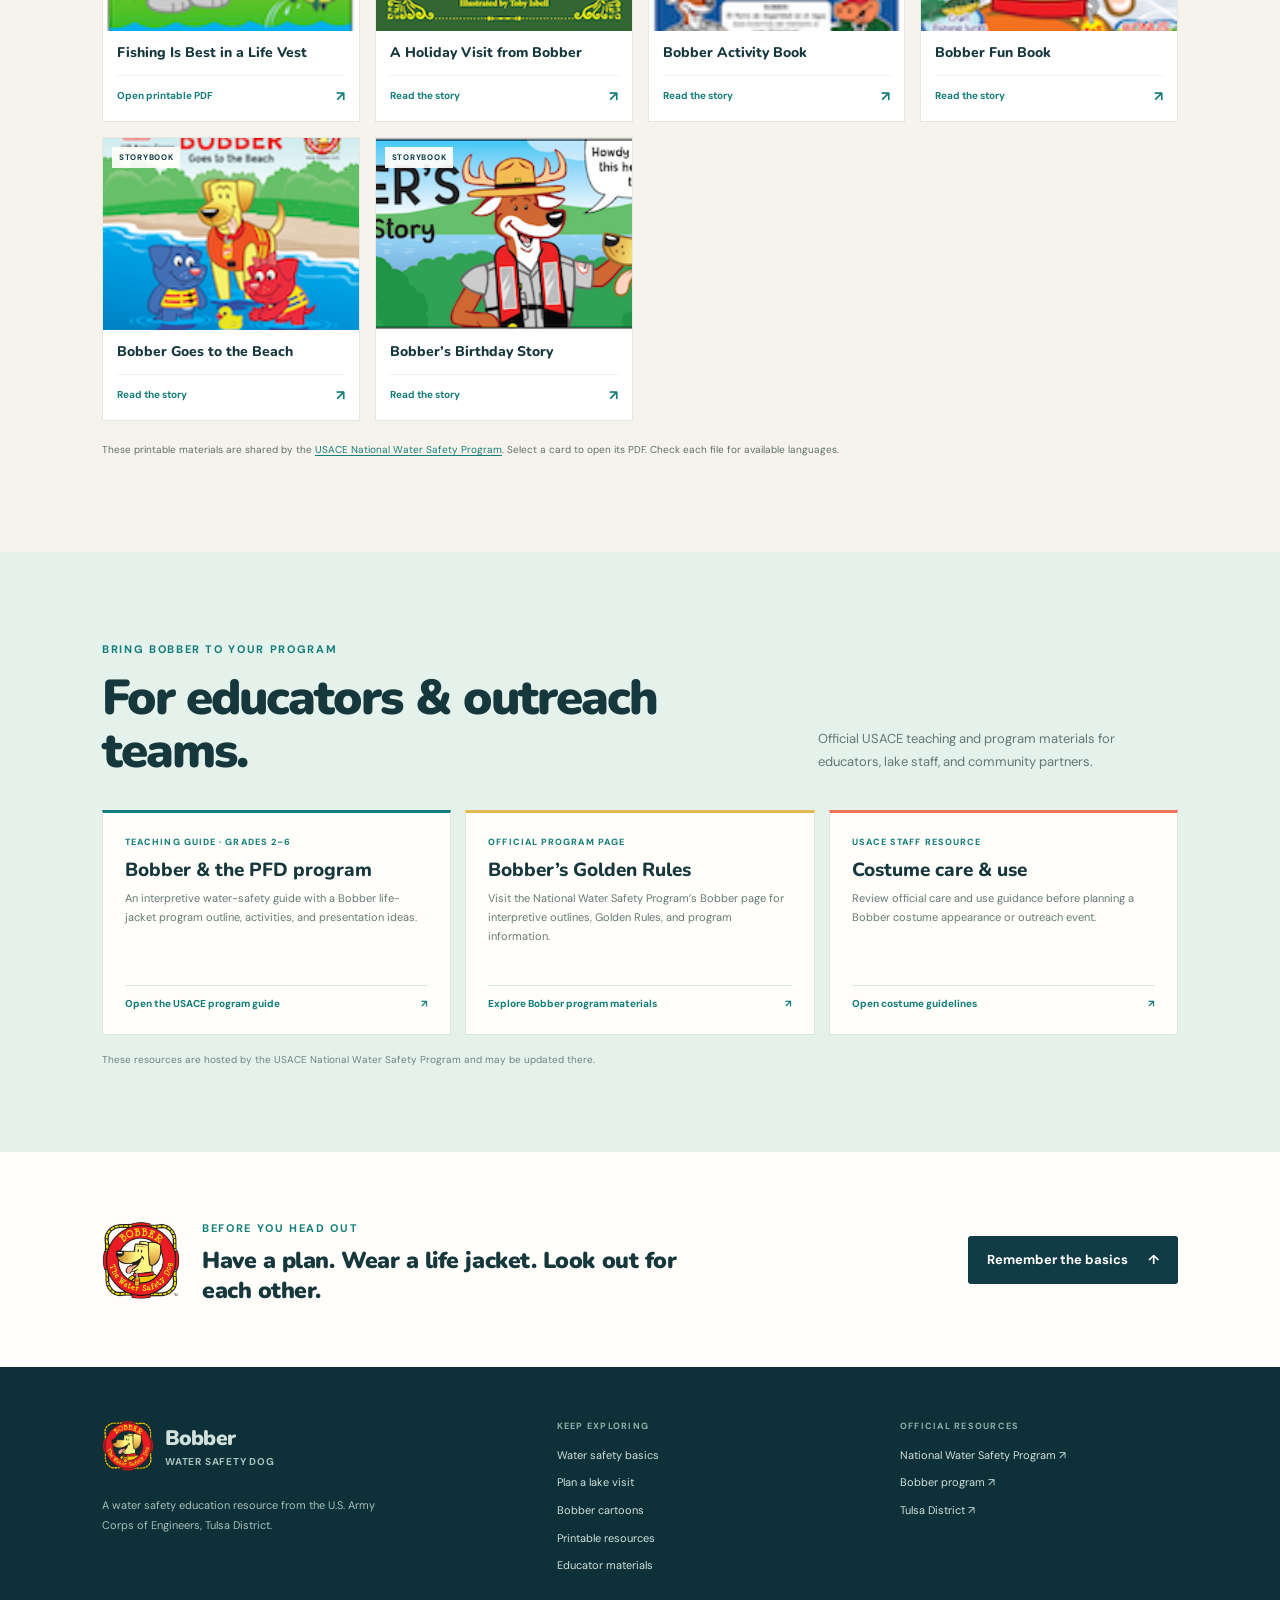
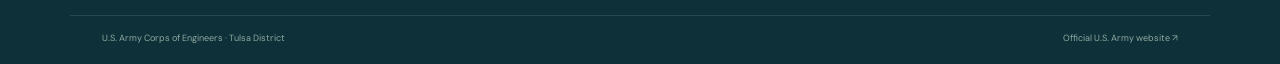
==== commit 62d1088f: "Remove draft Spanish PDFs and update references in documentation and scripts" ====
--- a/index.html
+++ b/index.html
@@ -149,7 +149,7 @@
         <p class="results-message" id="results-message" aria-live="polite"></p>
         <div class="resource-grid" id="resource-grid"></div>
         <div class="empty-state" id="empty-state" hidden><span aria-hidden="true">🐾</span><h3>No matching resources</h3><p>Try another search or choose a different category.</p><button class="reset-search" id="reset-search" type="button">Show everything</button></div>
-        <p class="library-note">These printable materials are shared by the <a href="https://corpslakes.erdc.dren.mil/employees/watersafety/graphics.cfm?Option=Cartoons" target="_blank" rel="noopener noreferrer">USACE National Water Safety Program</a>. Select a card to open its PDF. Spanish draft versions are available for some posters; other PDFs and previews may remain in their original language.</p>
+        <p class="library-note">These printable materials are shared by the <a href="https://corpslakes.erdc.dren.mil/employees/watersafety/graphics.cfm?Option=Cartoons" target="_blank" rel="noopener noreferrer">USACE National Water Safety Program</a>. Select a card to open its PDF. Check each file for available languages.</p>
       </div>
     </section>
 
@@ -181,6 +181,15 @@
     </div>
     <div class="footer-bottom"><span>U.S. Army Corps of Engineers · Tulsa District</span><a href="https://www.usace.army.mil/" target="_blank" rel="noopener noreferrer">Official U.S. Army website ↗</a></div>
   </footer>
+  <dialog class="easter-dialog" id="easter-dialog" aria-labelledby="easter-title" aria-describedby="easter-copy">
+    <div class="easter-confetti" id="easter-confetti" aria-hidden="true"></div>
+    <button class="easter-close" id="easter-close" type="button" aria-label="Close secret mission">×</button>
+    <img class="easter-logo" src="assets/bobber-logo.png" alt="Bobber the Water Safety Dog">
+    <p class="easter-kicker" id="easter-kicker">Secret mission unlocked</p>
+    <h2 id="easter-title">You found Bobber!</h2>
+    <p id="easter-copy">Your secret mission: bring a buddy, wear a life jacket, and share one water-safety tip.</p>
+    <button class="button button-coral" id="easter-return" type="button"><span id="easter-return-label">Back to the adventure</span><span aria-hidden="true">→</span></button>
+  </dialog>
   <script src="script.js" defer></script>
 </body>
 </html>
--- a/styles.css
+++ b/styles.css
@@ -141,3 +141,21 @@
 @media(max-width:640px){.header-tools{gap:5px}.header-tools .header-language-toggle,.header-tools .theme-toggle{min-width:38px;padding:7px 8px}.header-tools .language-name,.header-tools .theme-label{display:none}}
 html[lang="es"] .hero h1{font-size:clamp(40px,5.4vw,68px)}
 @media(max-width:640px){html[lang="es"] .hero h1{font-size:clamp(38px,11vw,52px)}}
+.easter-dialog{position:fixed;inset:0;margin:auto;width:min(92vw,470px);max-width:470px;padding:34px 32px 30px;overflow:hidden;border:1px solid var(--line);border-radius:8px;background:var(--paper);color:var(--ink);text-align:center;box-shadow:0 28px 90px #061f2440}
+.easter-dialog::backdrop{background:#082d45c9;backdrop-filter:blur(5px)}
+.easter-dialog[open]{animation:easter-pop .28s cubic-bezier(.2,.8,.2,1) both}
+.easter-close{position:absolute;z-index:2;top:10px;right:12px;width:36px;height:36px;display:grid;place-items:center;border:1px solid var(--line);border-radius:50%;background:var(--paper);color:var(--ink);cursor:pointer;font-size:23px;line-height:1}
+.easter-close:hover{background:var(--mint)}
+.easter-logo{width:82px;height:82px;display:block;margin:1px auto 10px;object-fit:contain}
+.easter-kicker{margin:0;color:var(--teal);font-size:10px;font-weight:800;letter-spacing:.15em;text-transform:uppercase}
+.easter-dialog h2{margin:8px 0 7px;font:900 31px/1.1 var(--display);letter-spacing:-.035em}
+.easter-dialog #easter-copy{max-width:355px;margin:0 auto 18px;color:var(--muted);font-size:14px;line-height:1.7}
+.easter-dialog .button{position:relative;z-index:1}
+.easter-confetti{position:absolute;inset:0;overflow:hidden;pointer-events:none}
+.easter-confetti i{position:absolute;top:-20px;left:var(--x);width:8px;height:13px;border-radius:2px;background:var(--piece);animation:easter-confetti-fall 1.45s ease-out var(--delay) both;transform:rotate(var(--turn))}
+.easter-confetti i:nth-child(3n){width:7px;height:7px;border-radius:50%}
+html[data-theme="dark"] .easter-close:hover{background:#263b3d}
+@keyframes easter-pop{from{opacity:0;transform:translateY(12px) scale(.97)}to{opacity:1;transform:translateY(0) scale(1)}}
+@keyframes easter-confetti-fall{0%{transform:translateY(-5px) rotate(var(--turn));opacity:0}15%{opacity:1}100%{transform:translateY(360px) rotate(calc(var(--turn) + 220deg));opacity:0}}
+@media(max-width:480px){.easter-dialog{padding:31px 23px 24px}.easter-dialog h2{font-size:27px}.easter-dialog #easter-copy{font-size:13px}}
+@media(prefers-reduced-motion:reduce){.easter-dialog[open],.easter-confetti i{animation:none!important}.easter-confetti i{opacity:.35}}
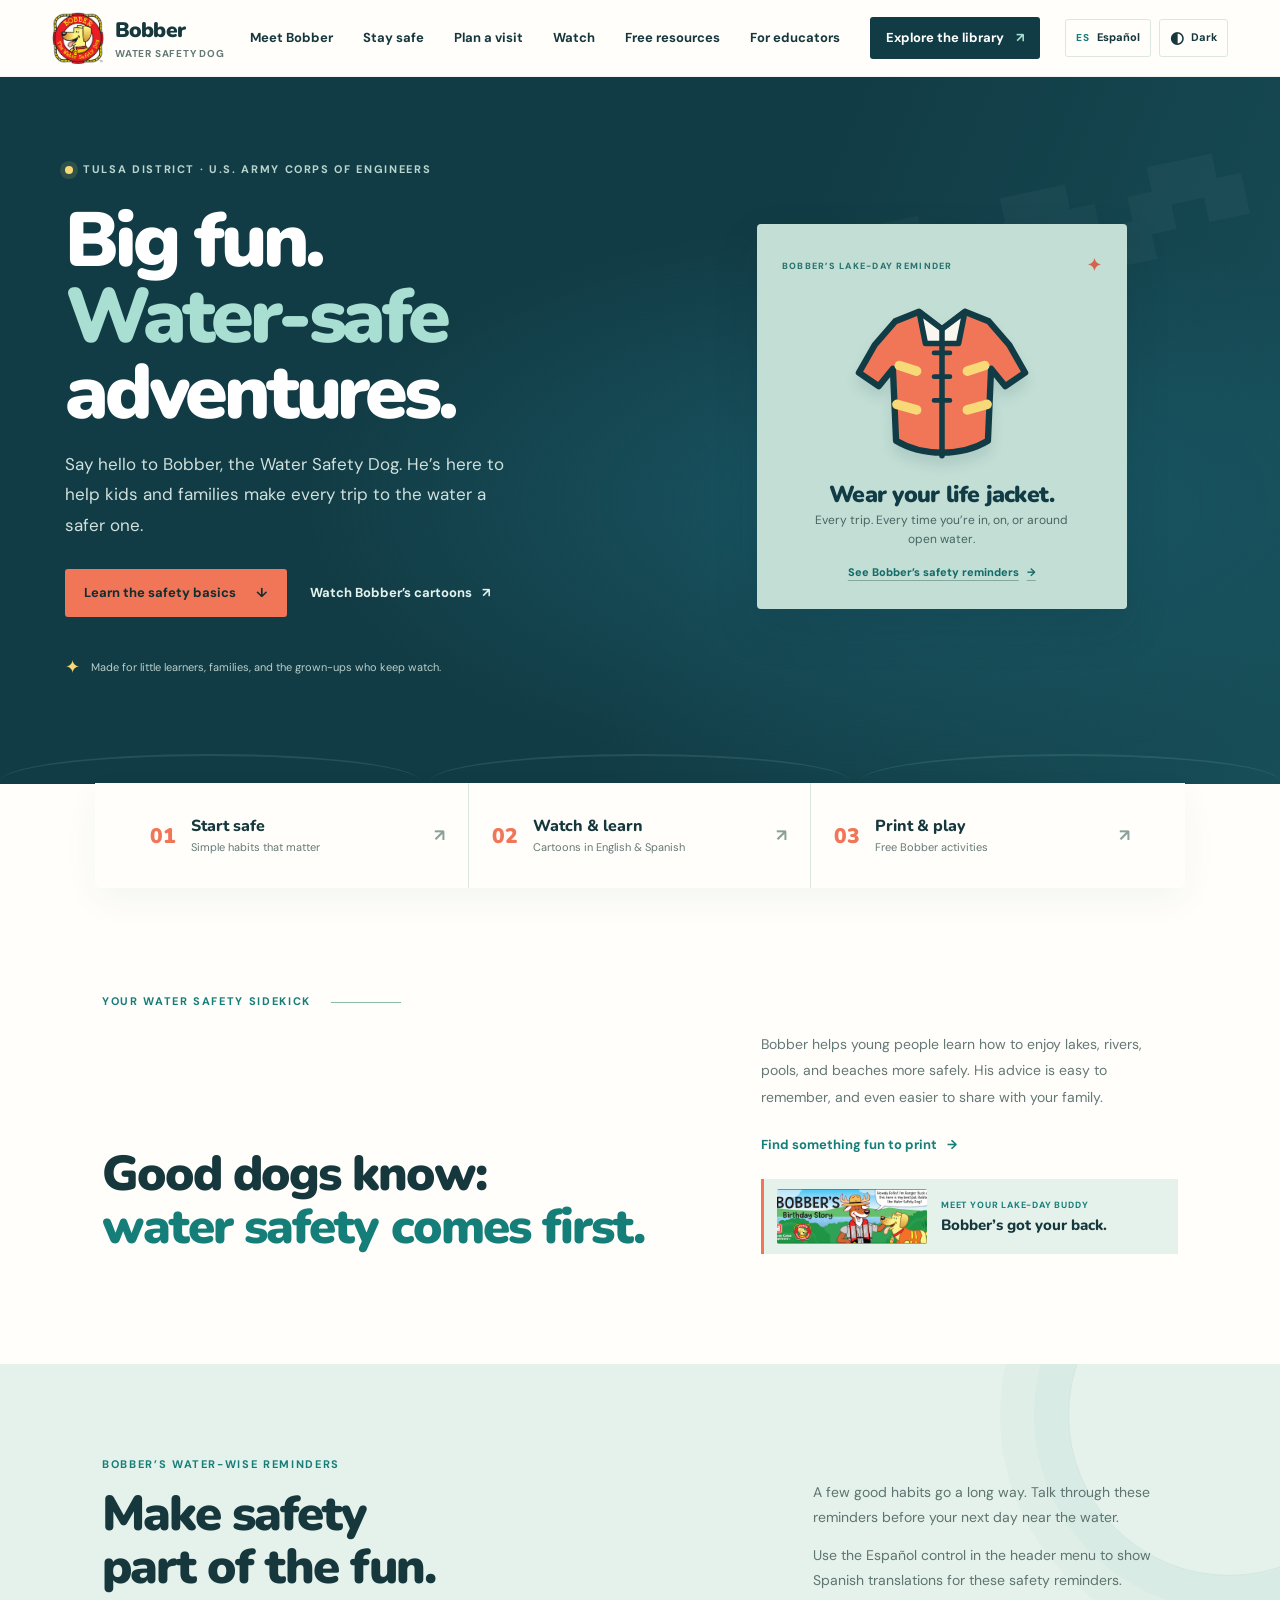
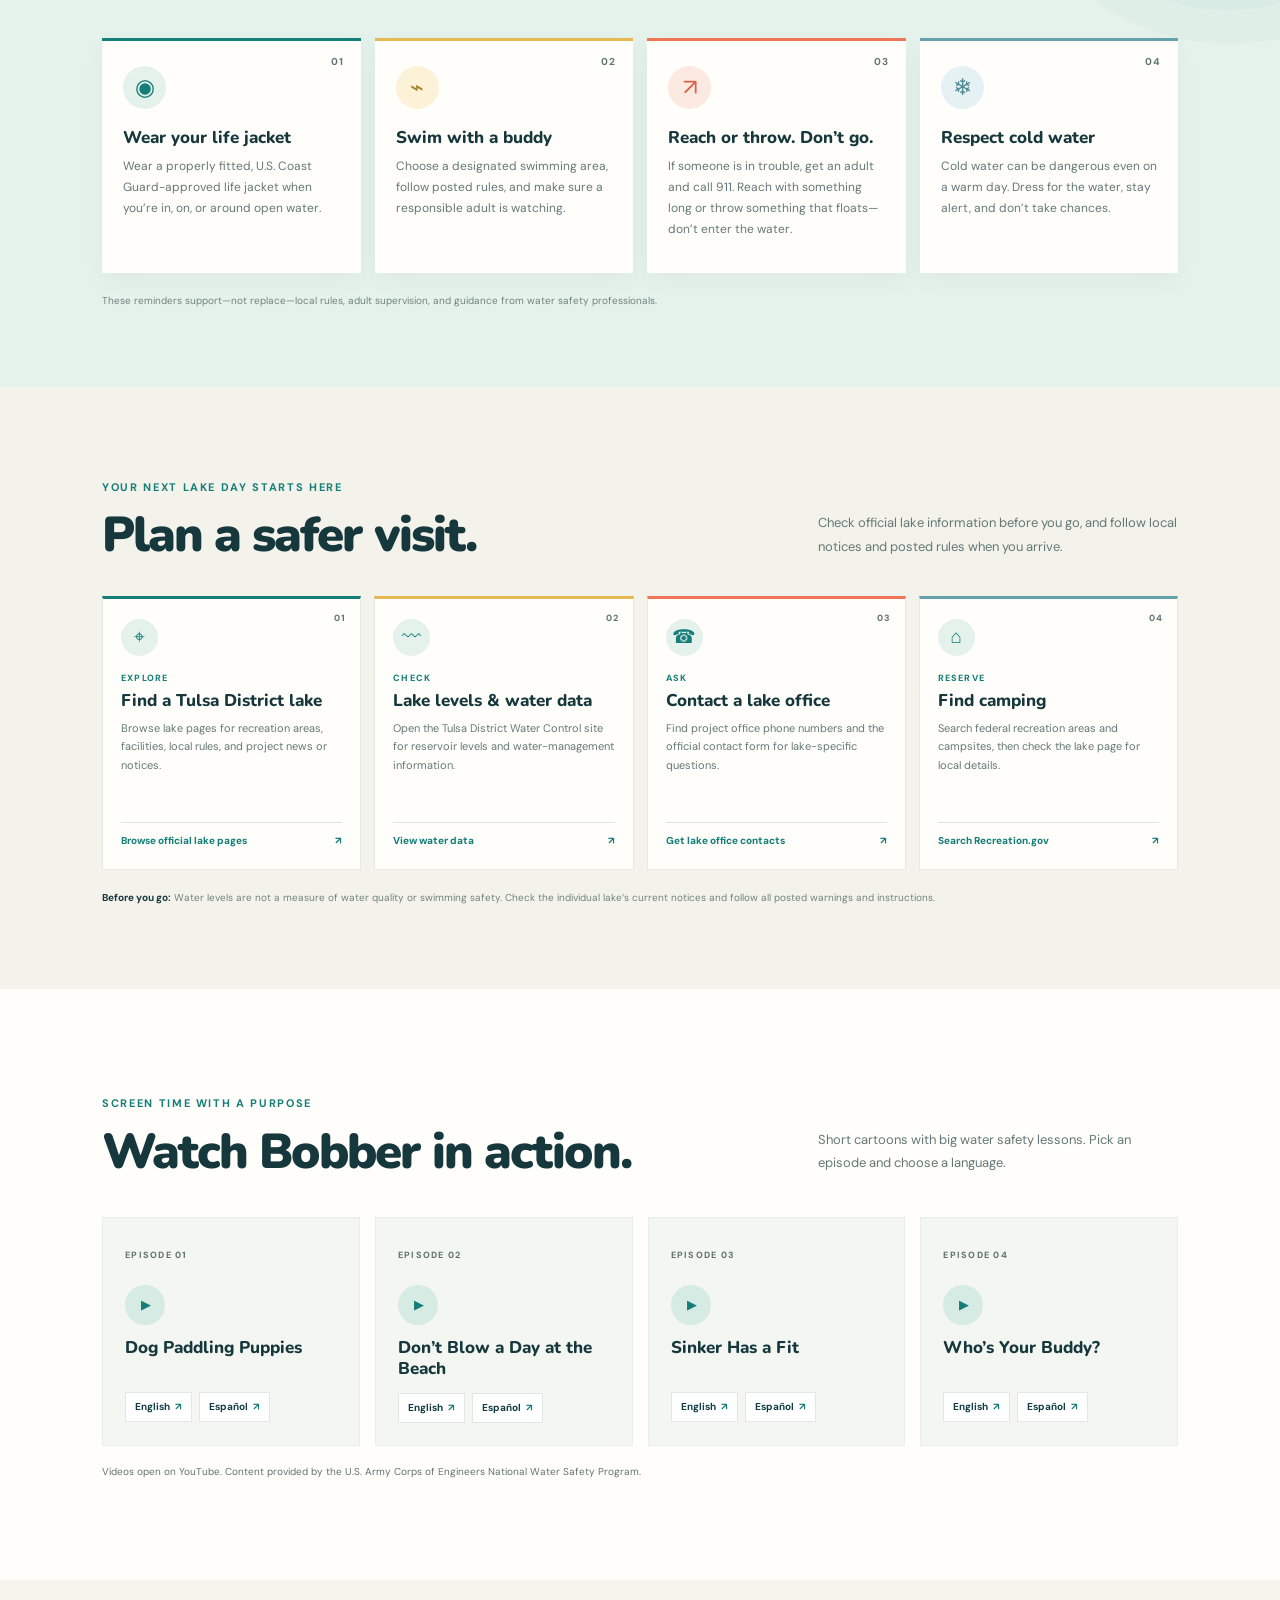
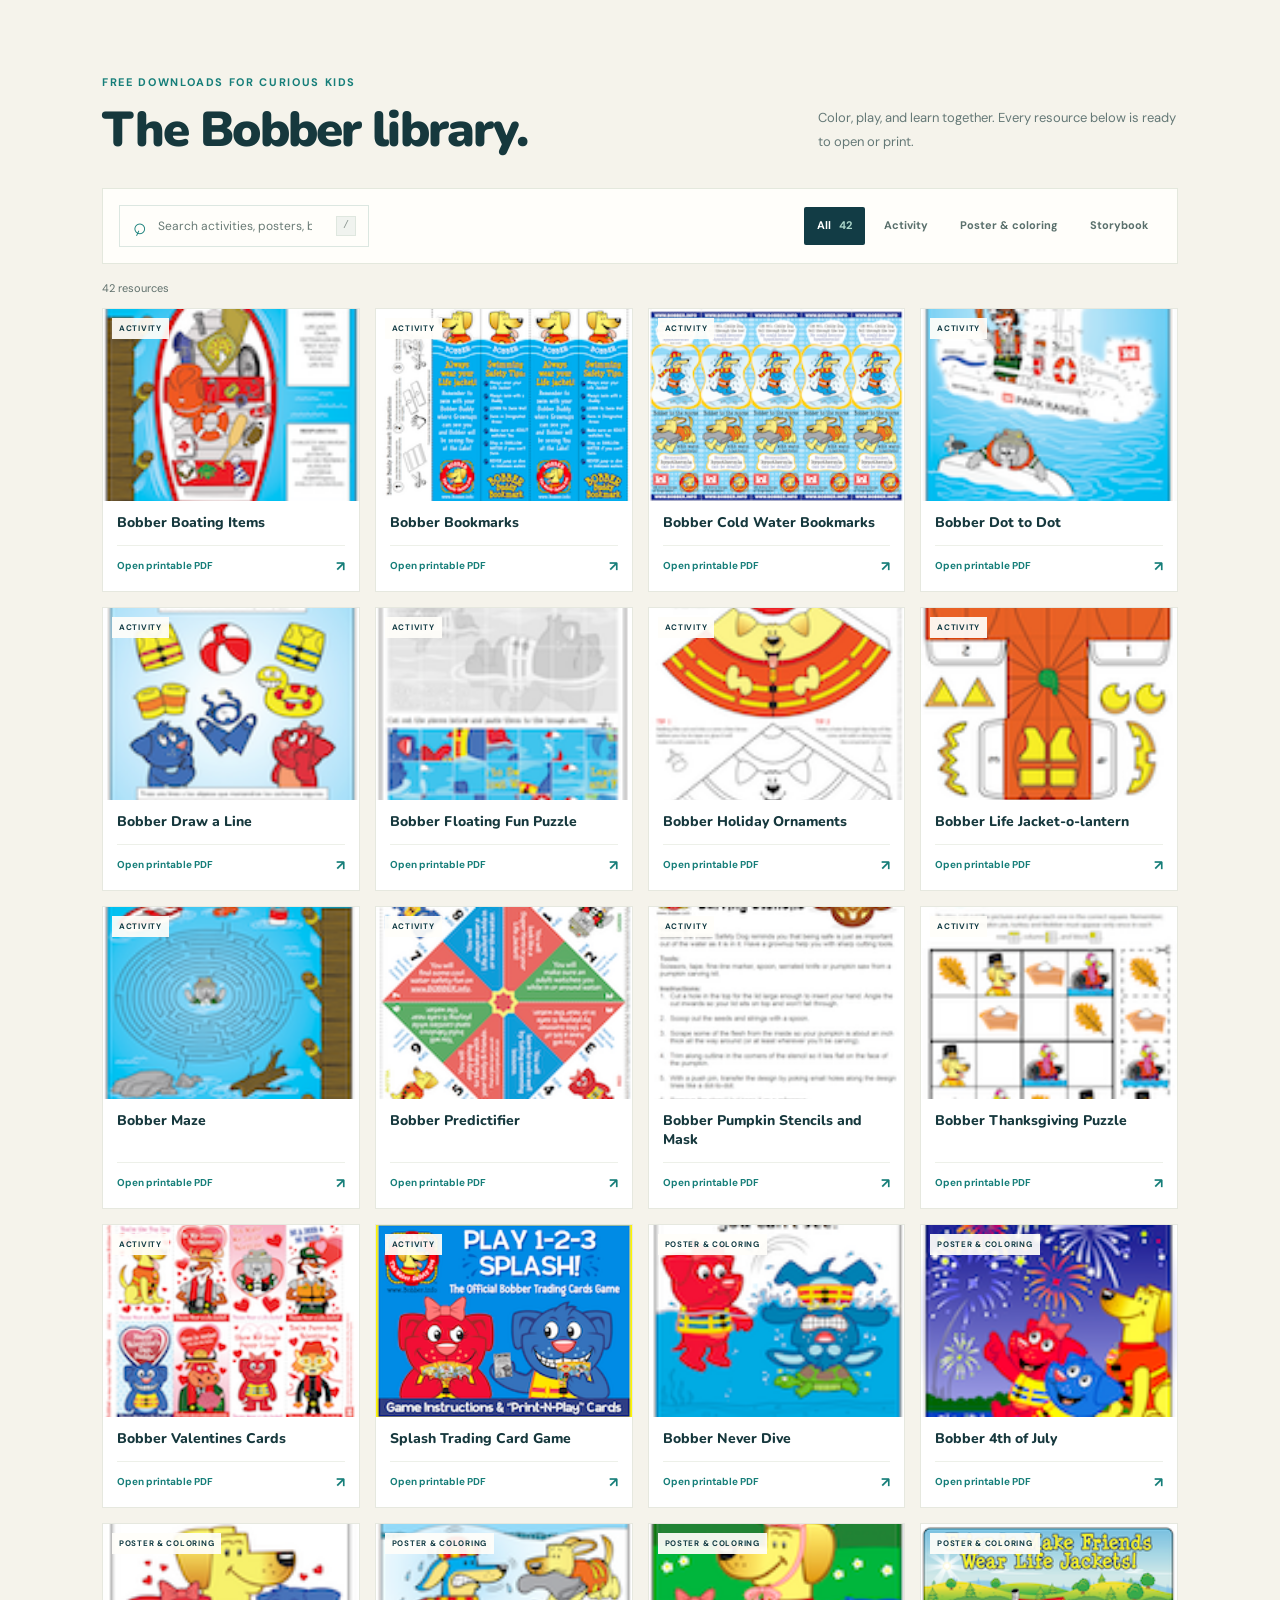
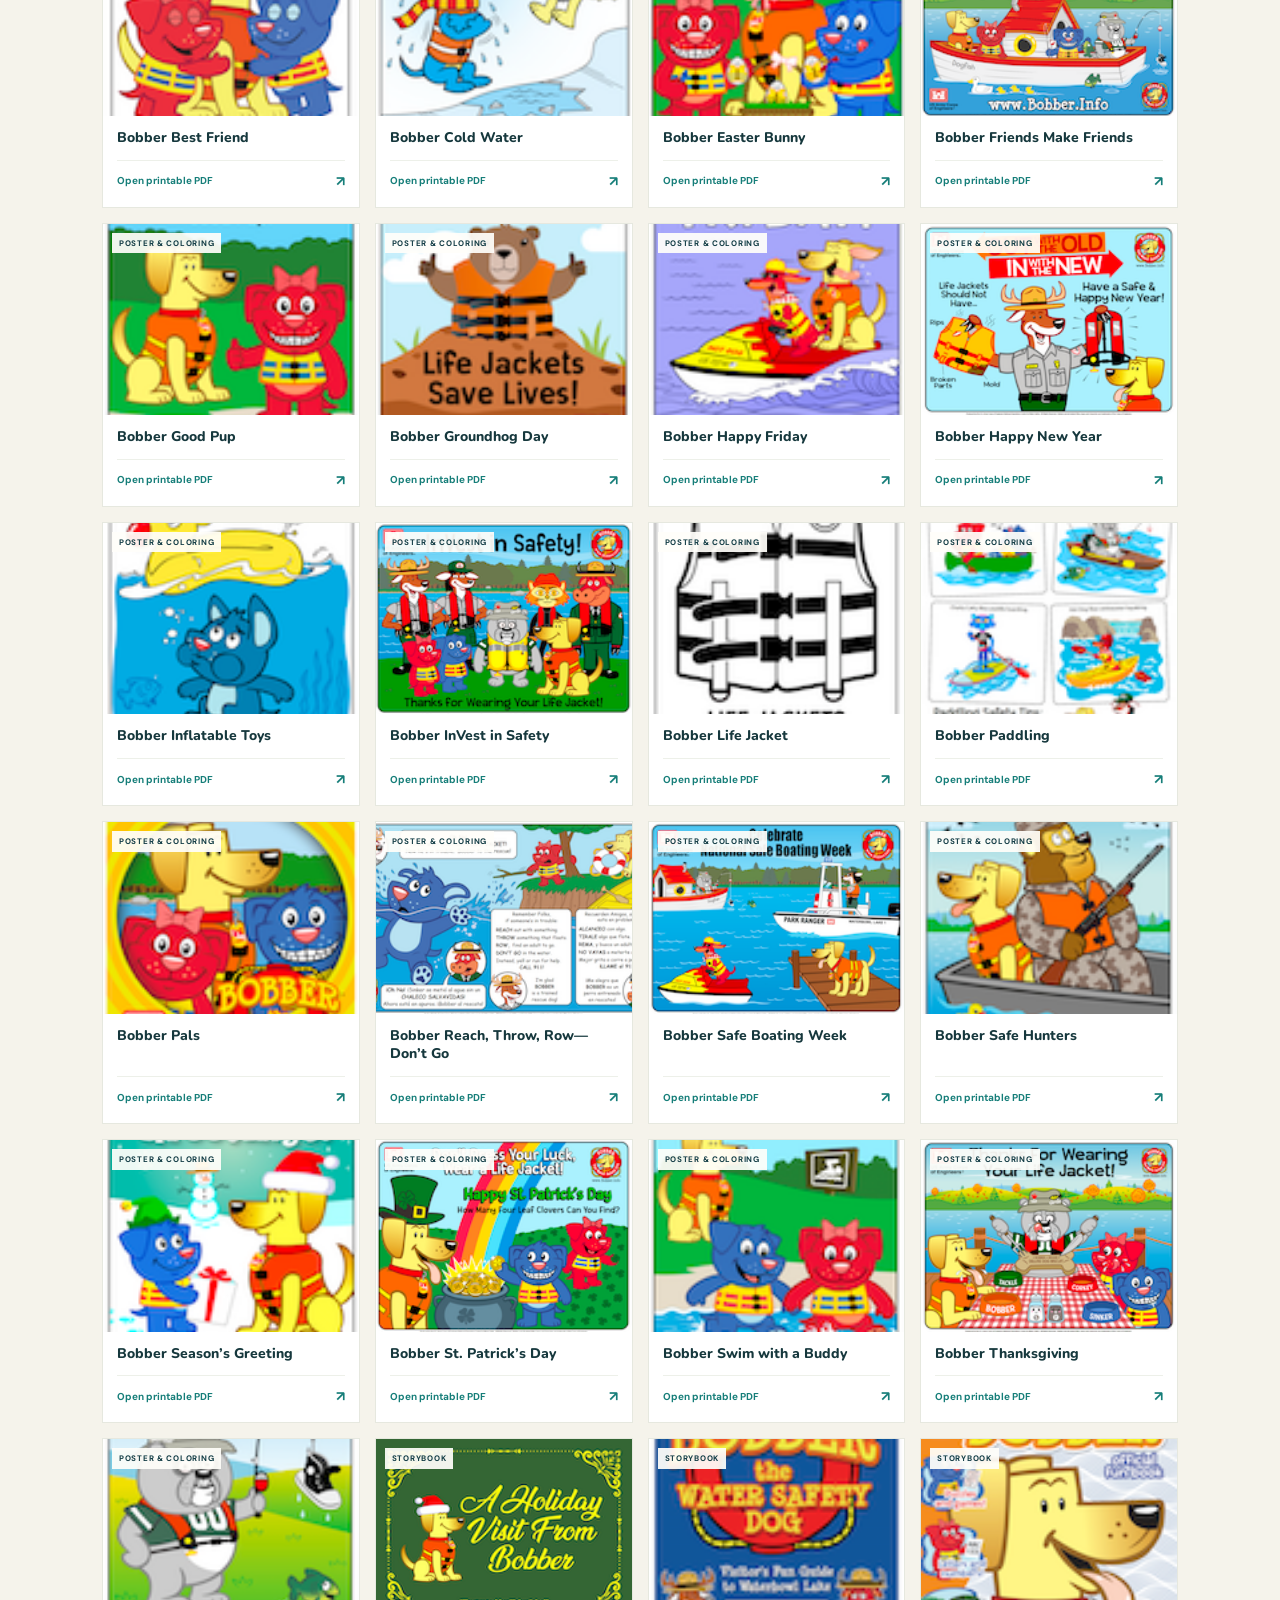
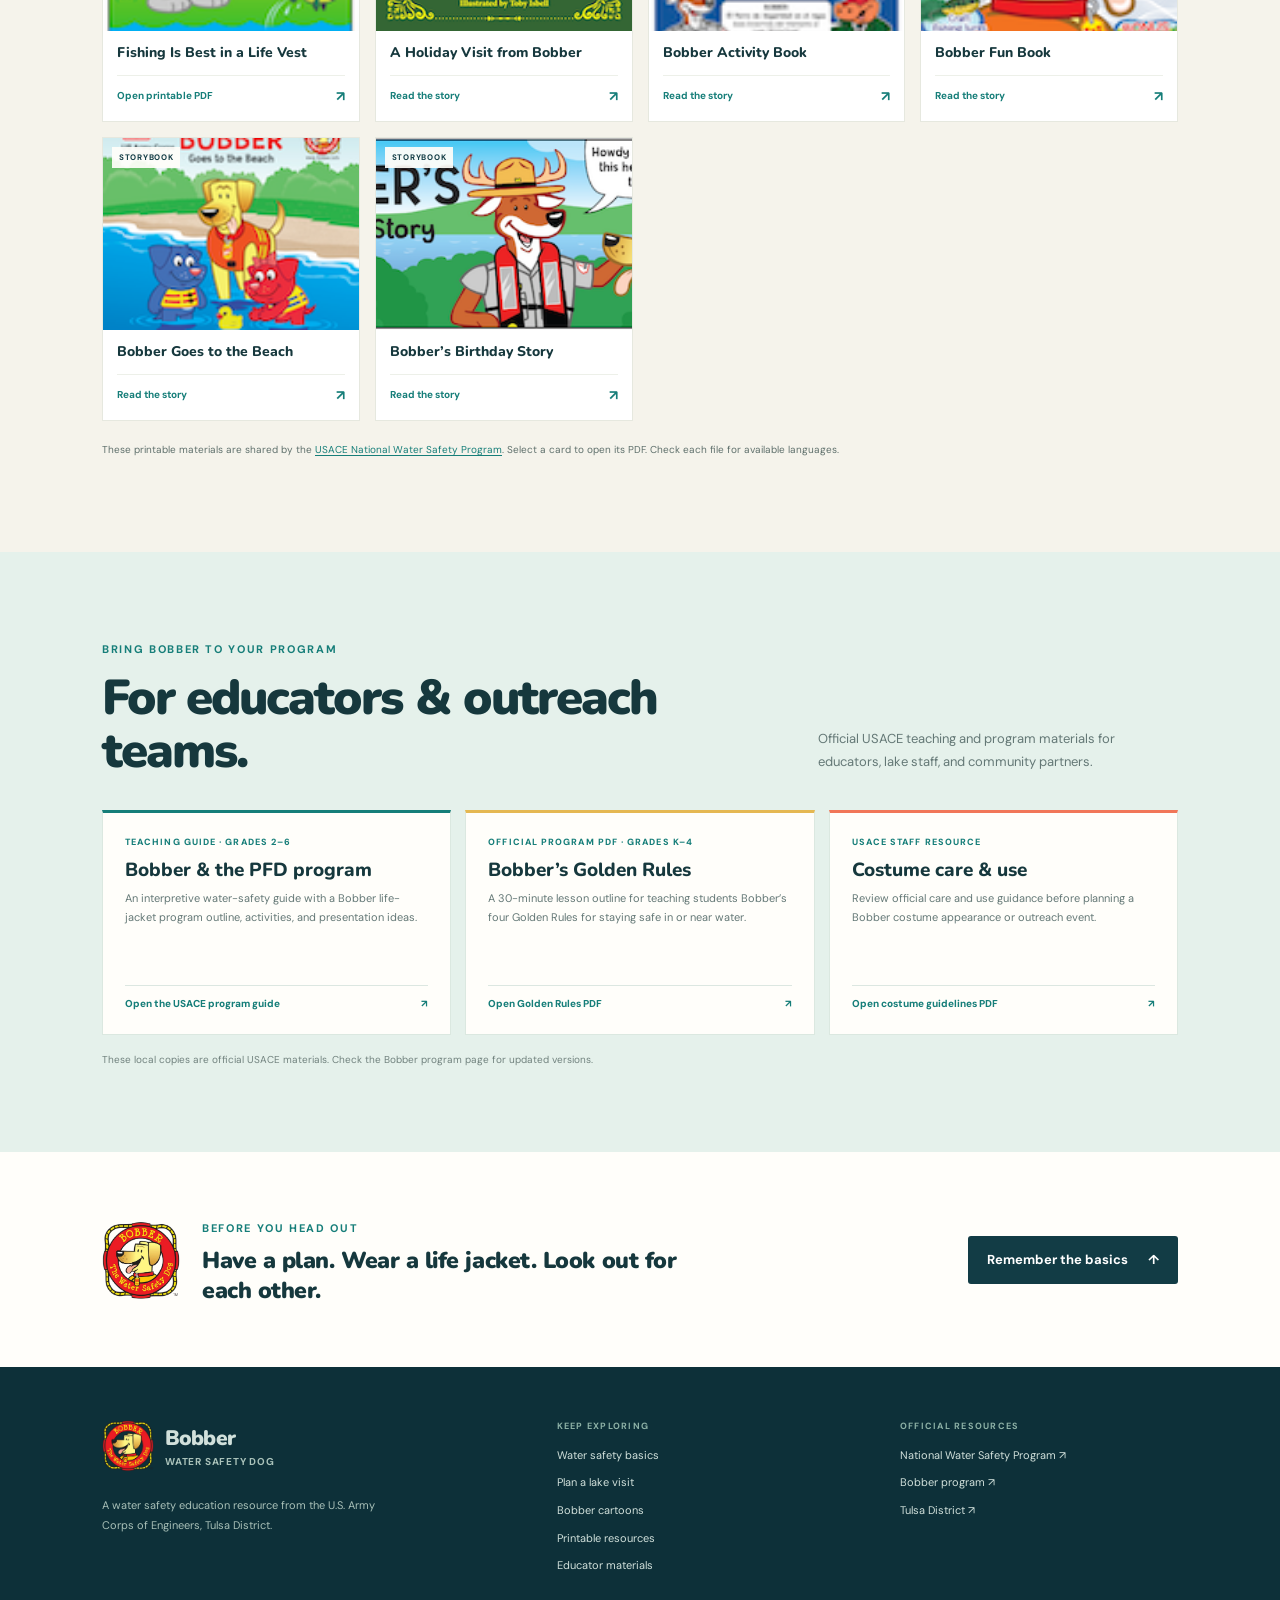
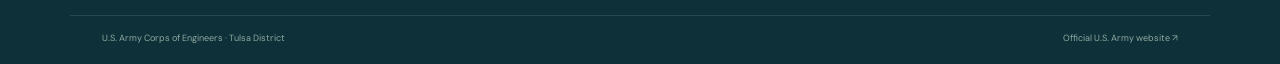
==== commit 9f4b6328: "Add Bobber Water Safety Golden Rules and Water Safety Resource Guide 2021 PDFs" ====
--- a/index.html
+++ b/index.html
@@ -160,11 +160,11 @@
           <p>Official USACE teaching and program materials for educators, lake staff, and community partners.</p>
         </div>
         <div class="educator-grid">
-          <article class="educator-card"><span class="educator-label">Teaching guide · Grades 2–6</span><h3>Bobber & the PFD program</h3><p>An interpretive water-safety guide with a Bobber life-jacket program outline, activities, and presentation ideas.</p><a href="https://corpslakes.erdc.dren.mil/employees/watersafety/pdfs/WaterSafetyResourceGuide-2021.pdf" target="_blank" rel="noopener noreferrer">Open the USACE program guide <span aria-hidden="true">↗</span></a></article>
-          <article class="educator-card"><span class="educator-label">Official program page</span><h3>Bobber’s Golden Rules</h3><p>Visit the National Water Safety Program’s Bobber page for interpretive outlines, Golden Rules, and program information.</p><a href="https://corpslakes.erdc.dren.mil/employees/watersafety/bobber.cfm" target="_blank" rel="noopener noreferrer">Explore Bobber program materials <span aria-hidden="true">↗</span></a></article>
-          <article class="educator-card"><span class="educator-label">USACE staff resource</span><h3>Costume care & use</h3><p>Review official care and use guidance before planning a Bobber costume appearance or outreach event.</p><a href="https://corpslakes.erdc.dren.mil/employees/watersafety/pdfs/Bobber%20the%20Water%20Safety%20Dog%20Costume%20Care%20and%20Use%20Guidelines.pdf" target="_blank" rel="noopener noreferrer">Open costume guidelines <span aria-hidden="true">↗</span></a></article>
+          <article class="educator-card"><span class="educator-label">Teaching guide · Grades 2–6</span><h3>Bobber & the PFD program</h3><p>An interpretive water-safety guide with a Bobber life-jacket program outline, activities, and presentation ideas.</p><a href="assets/Water%20Safety%20Resource%20Guide%202021.pdf" target="_blank" rel="noopener">Open the USACE program guide <span aria-hidden="true">↗</span></a></article>
+          <article class="educator-card"><span class="educator-label">Official program PDF · Grades K–4</span><h3>Bobber’s Golden Rules</h3><p>A 30-minute lesson outline for teaching students Bobber’s four Golden Rules for staying safe in or near water.</p><a href="assets/Bobber%20Water%20Safety%20Golden%20Rules.pdf" target="_blank" rel="noopener">Open Golden Rules PDF <span aria-hidden="true">↗</span></a></article>
+          <article class="educator-card"><span class="educator-label">USACE staff resource</span><h3>Costume care & use</h3><p>Review official care and use guidance before planning a Bobber costume appearance or outreach event.</p><a href="assets/Bobber%20Costume%20Care%20and%20Use%20Guidelines.pdf" target="_blank" rel="noopener">Open costume guidelines PDF <span aria-hidden="true">↗</span></a></article>
         </div>
-        <p class="educator-note">These resources are hosted by the USACE National Water Safety Program and may be updated there.</p>
+        <p class="educator-note">These local copies are official USACE materials. Check the <a href="https://corpslakes.erdc.dren.mil/employees/watersafety/bobber.cfm" target="_blank" rel="noopener noreferrer">Bobber program page</a> for updated versions.</p>
       </div>
     </section>
 
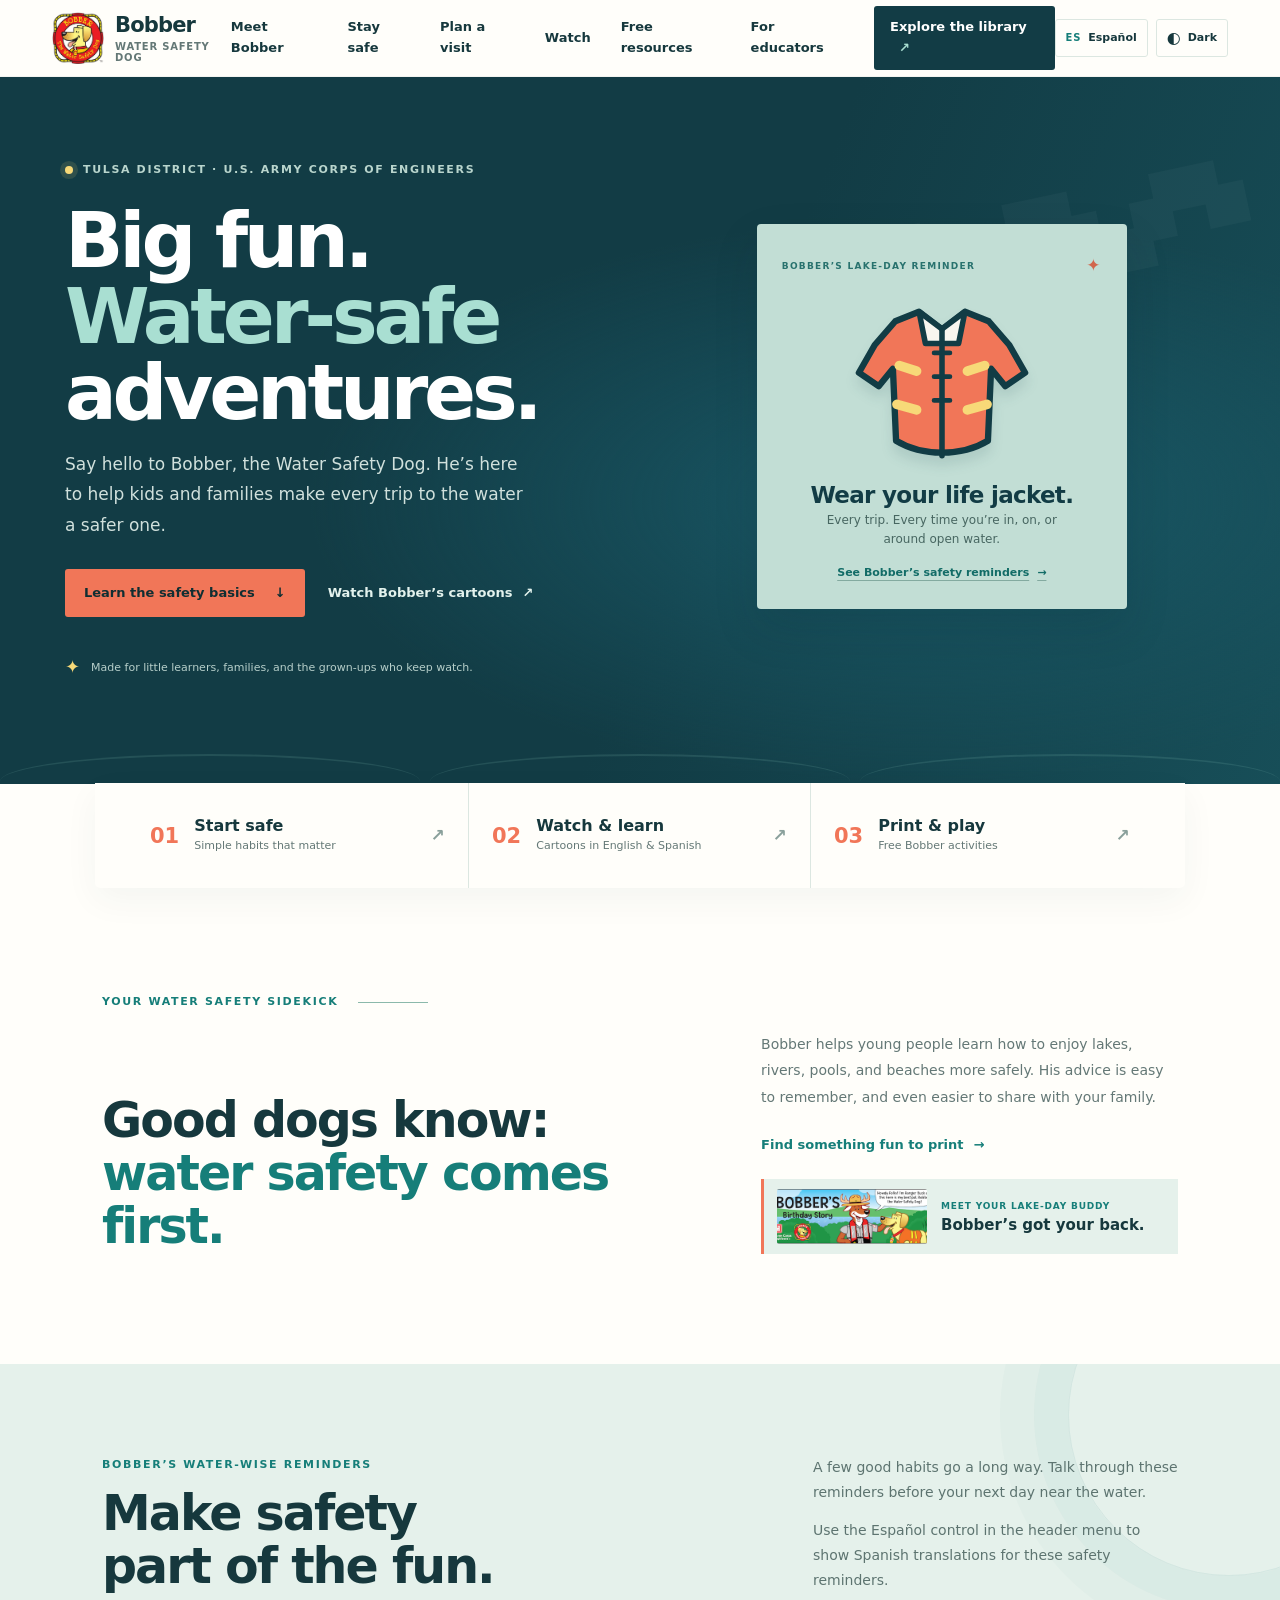
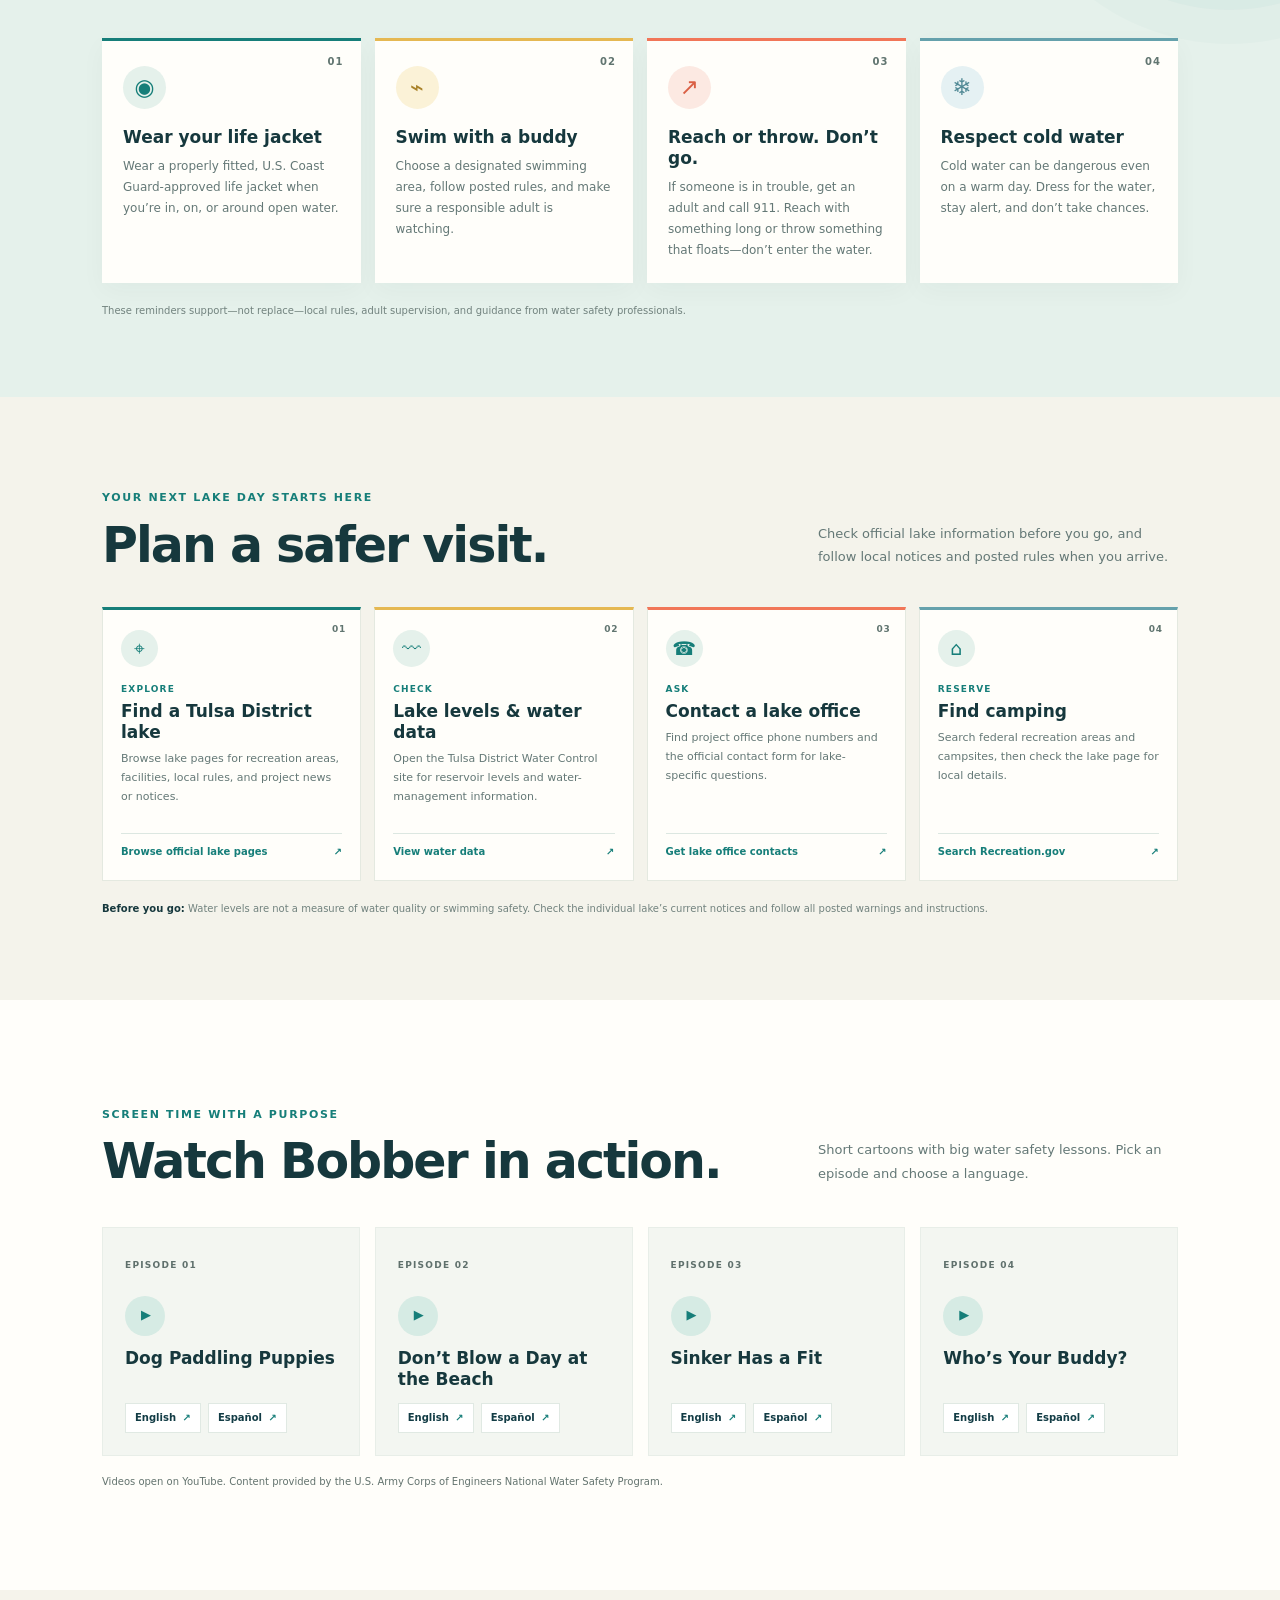
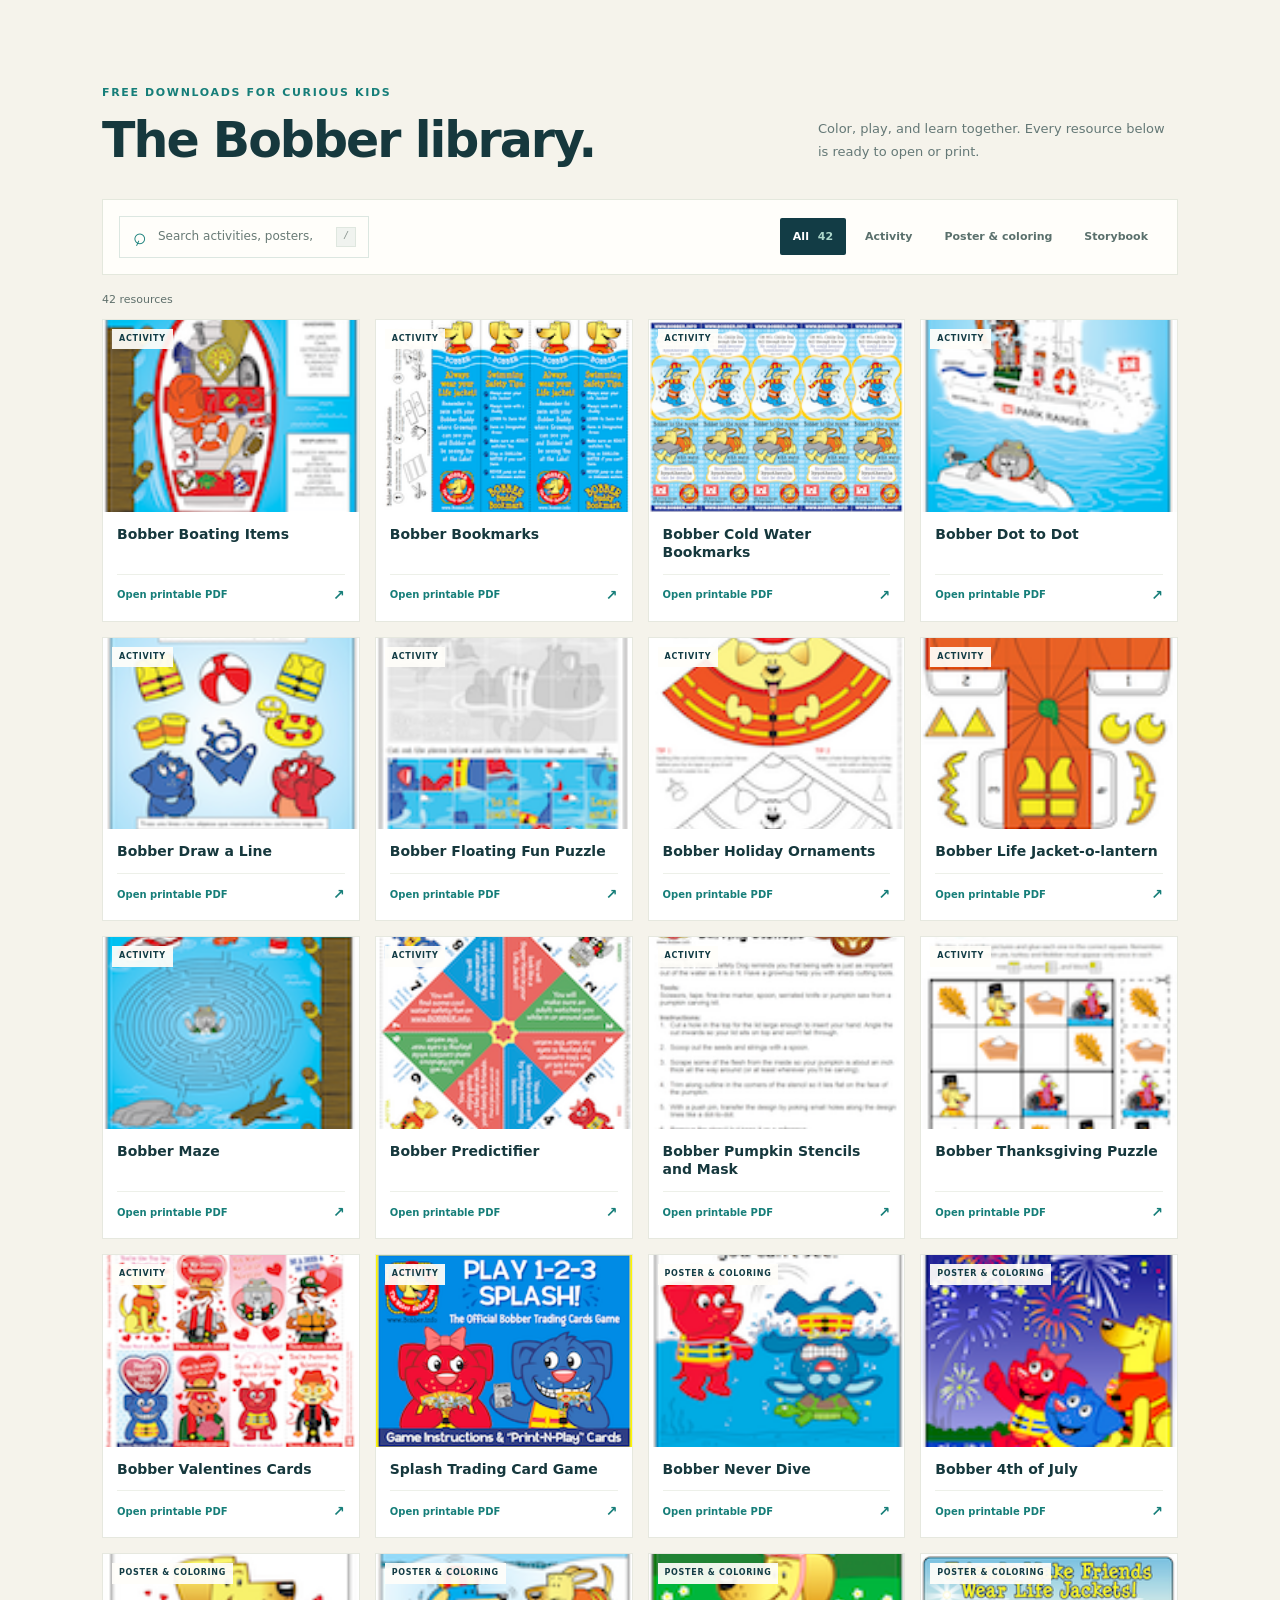
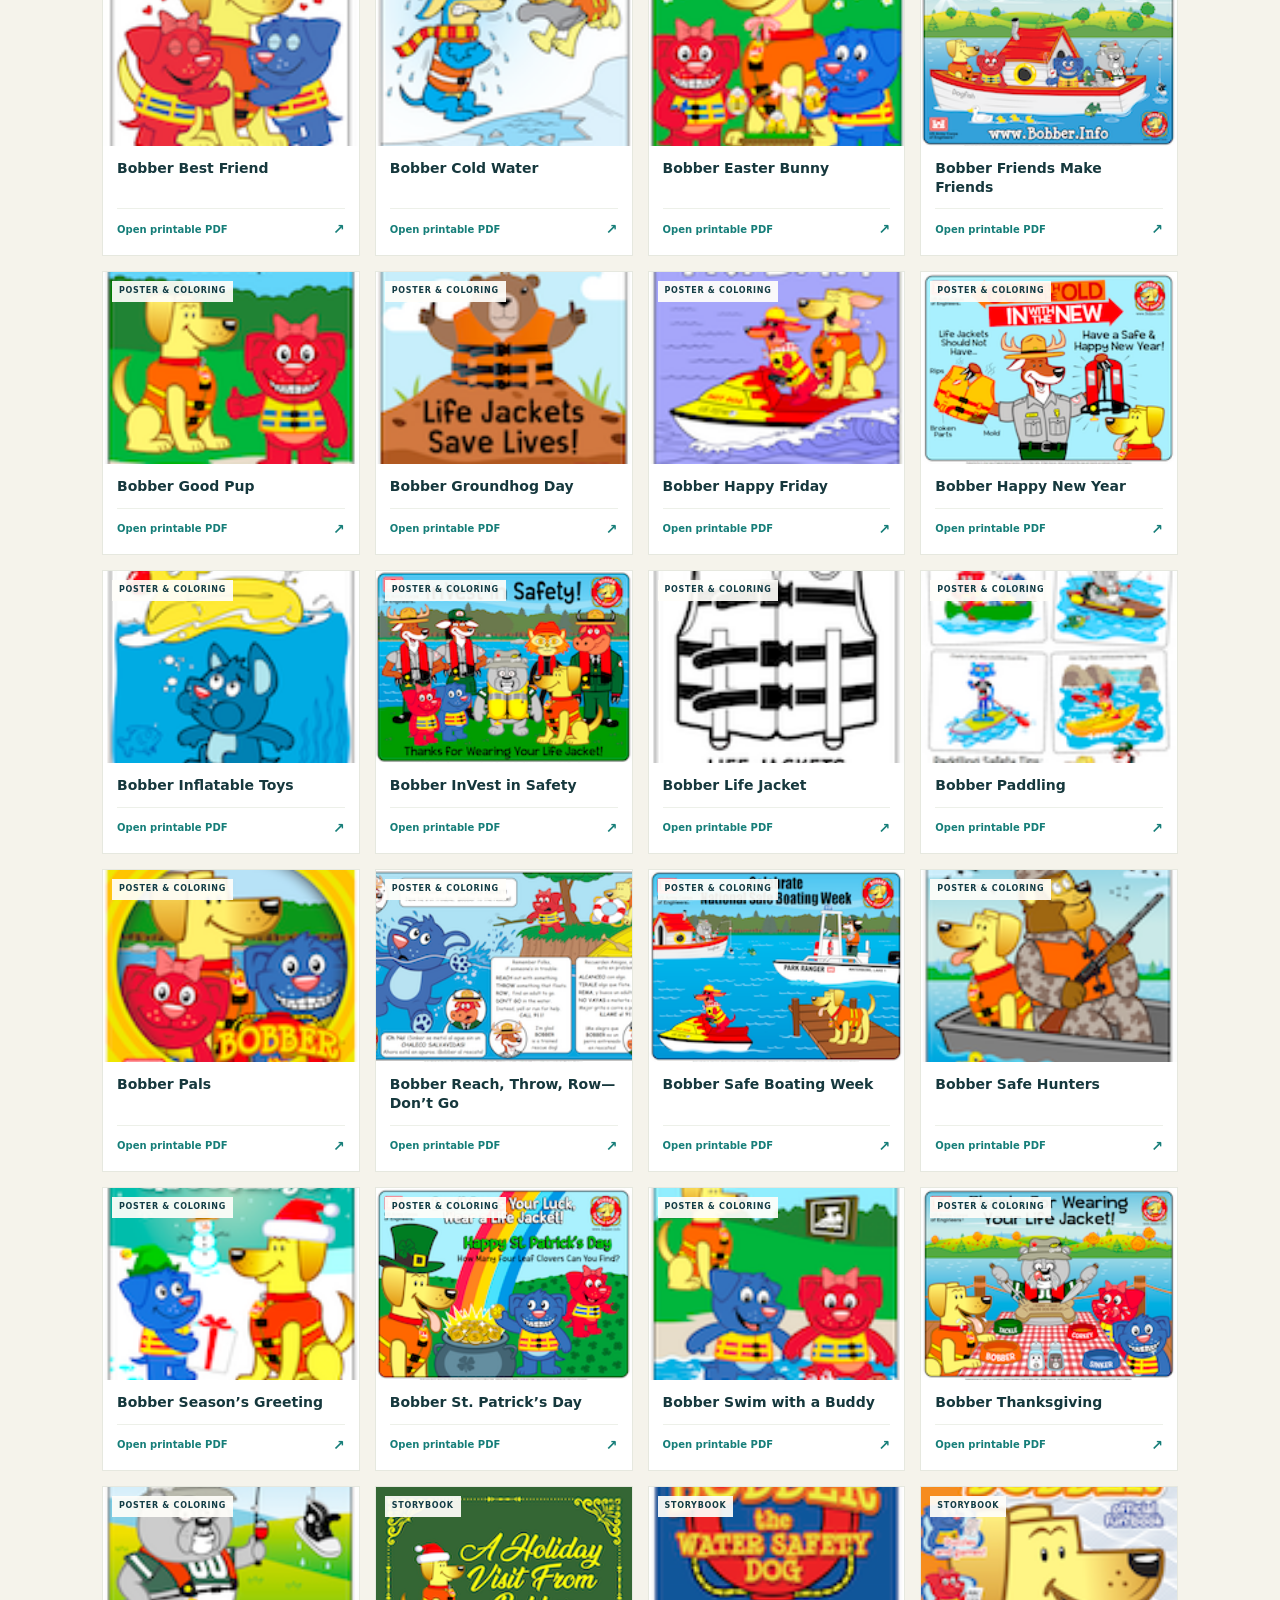
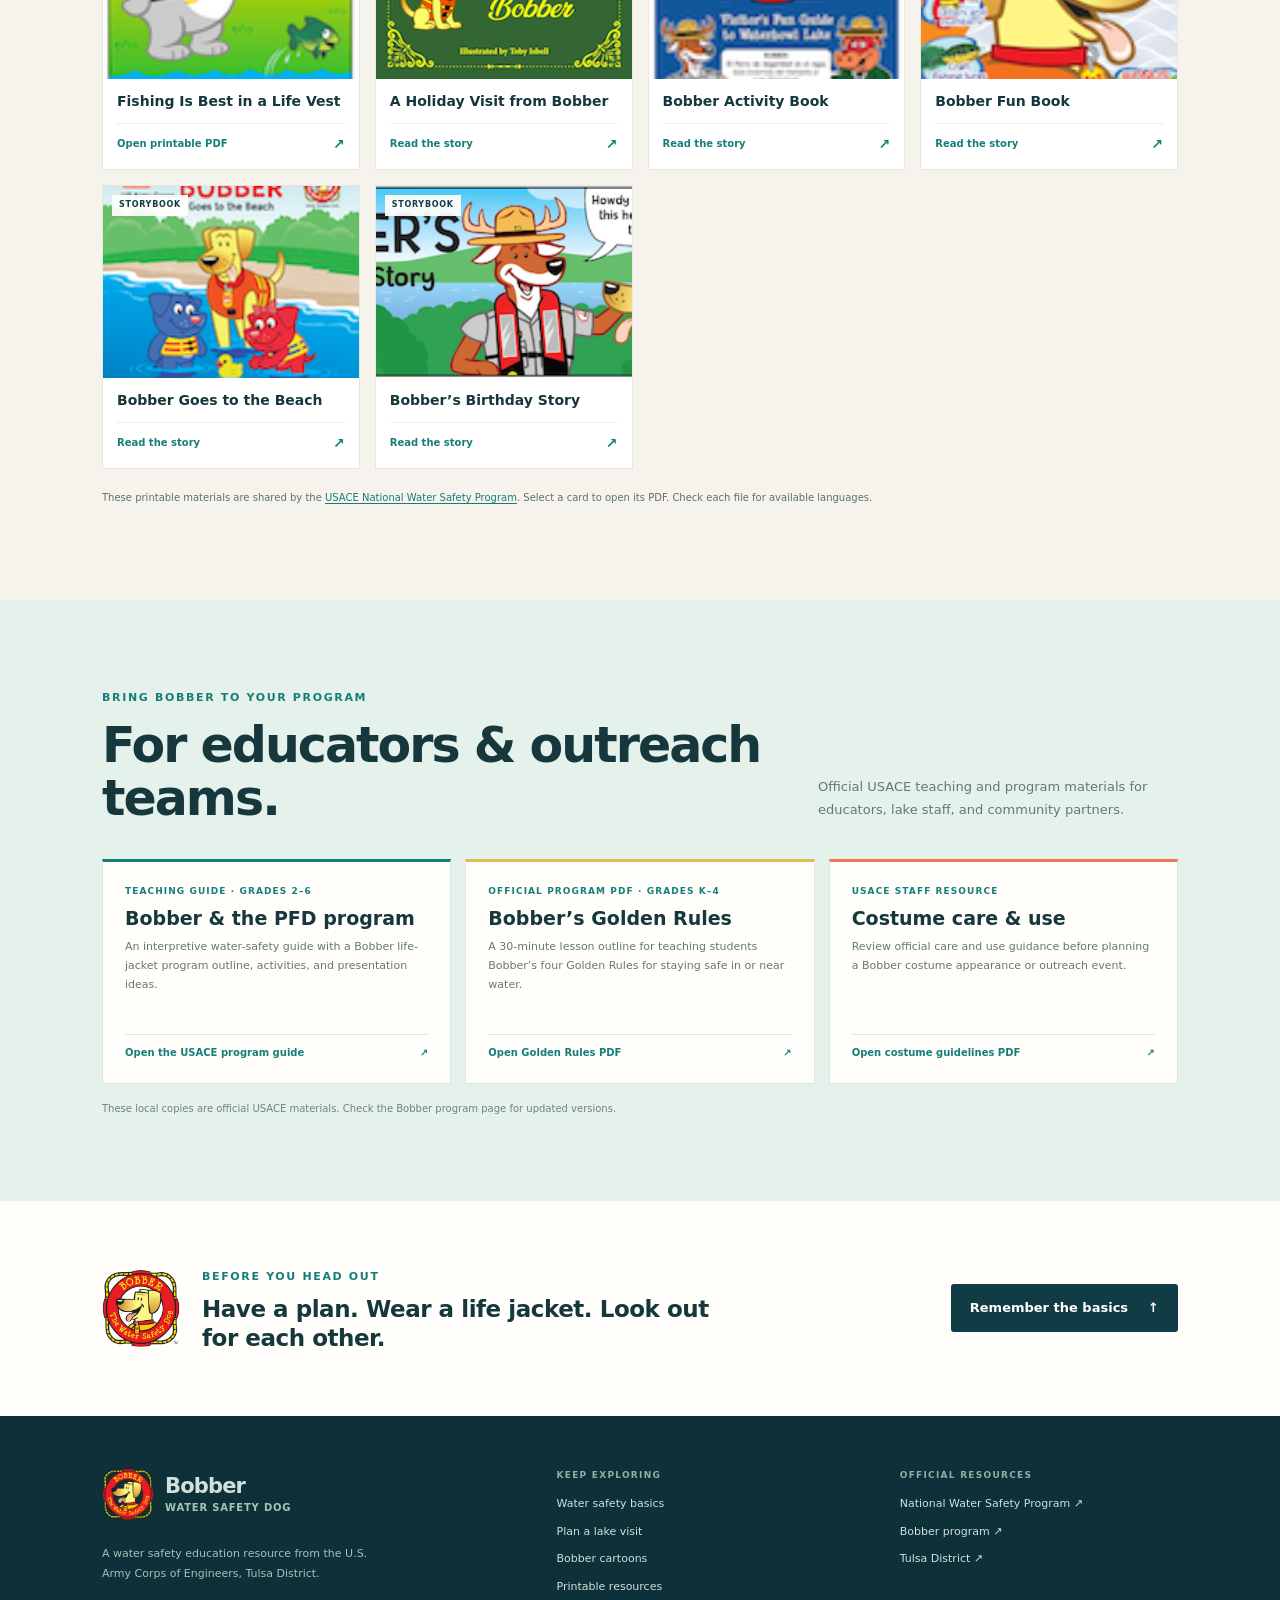
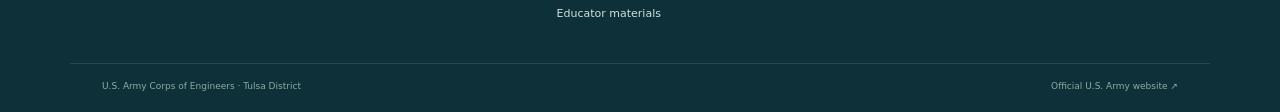
==== commit 73cea383: "Update README and HTML to clarify local resource loading and remove external font dependencies" ====
--- a/index.html
+++ b/index.html
@@ -7,9 +7,6 @@
   <meta name="description" content="Meet Bobber the Water Safety Dog. Explore family-friendly water safety videos, printable activities, posters, coloring sheets, and storybooks from the U.S. Army Corps of Engineers Tulsa District.">
   <title>Bobber the Water Safety Dog | Tulsa District, USACE</title>
   <link rel="icon" type="image/png" href="assets/bobber-logo.png">
-  <link rel="preconnect" href="https://fonts.googleapis.com">
-  <link rel="preconnect" href="https://fonts.gstatic.com" crossorigin>
-  <link href="https://fonts.googleapis.com/css2?family=DM+Sans:wght@400;500;600;700&family=Nunito:wght@700;800;900&display=swap" rel="stylesheet">
   <script>document.documentElement.dataset.theme = localStorage.getItem("bobber-theme") || (matchMedia("(prefers-color-scheme: dark)").matches ? "dark" : "light"); document.documentElement.dataset.locale = localStorage.getItem("bobber-language") || "en";</script>
   <link rel="stylesheet" href="styles.css">
 </head>
--- a/styles.css
+++ b/styles.css
@@ -159,3 +159,4 @@
 @keyframes easter-confetti-fall{0%{transform:translateY(-5px) rotate(var(--turn));opacity:0}15%{opacity:1}100%{transform:translateY(360px) rotate(calc(var(--turn) + 220deg));opacity:0}}
 @media(max-width:480px){.easter-dialog{padding:31px 23px 24px}.easter-dialog h2{font-size:27px}.easter-dialog #easter-copy{font-size:13px}}
 @media(prefers-reduced-motion:reduce){.easter-dialog[open],.easter-confetti i{animation:none!important}.easter-confetti i{opacity:.35}}
+:root{--sans:system-ui,"Segoe UI",Arial,sans-serif;--display:"Trebuchet MS",system-ui,"Segoe UI",sans-serif}
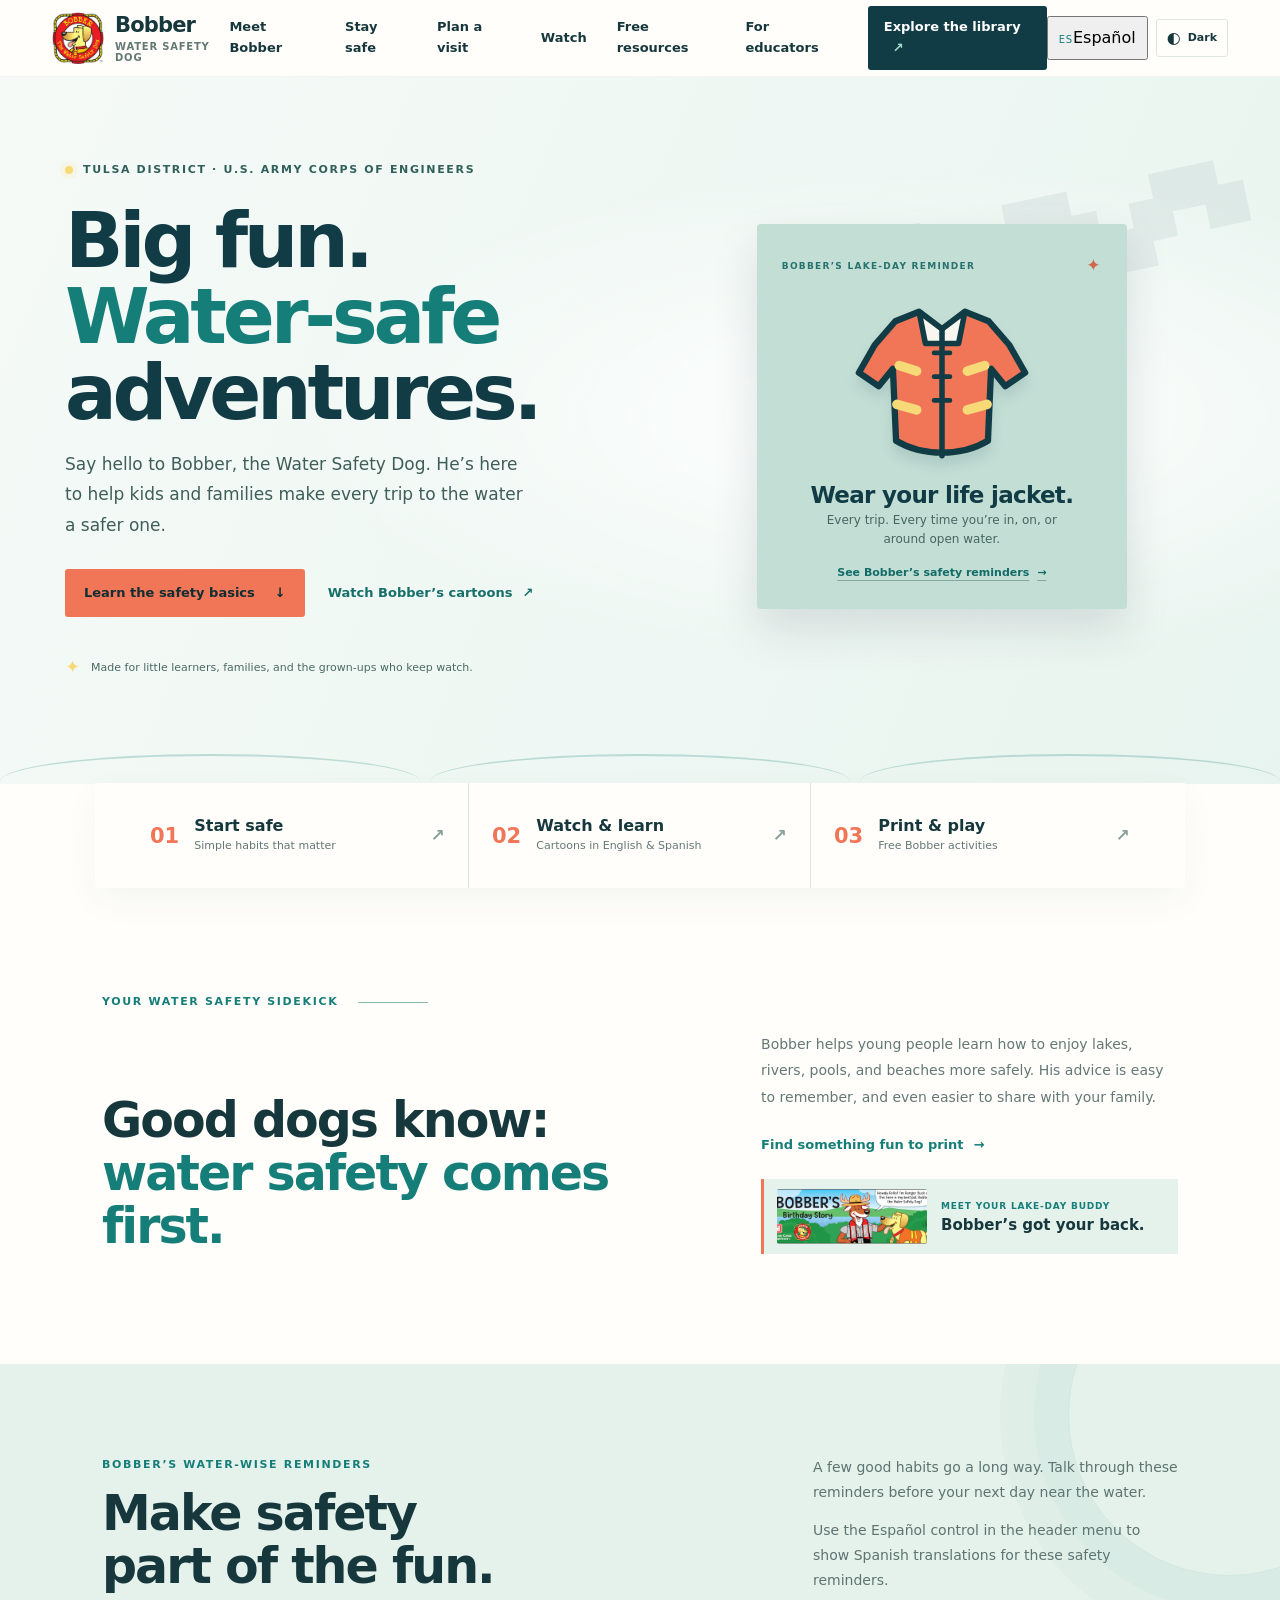
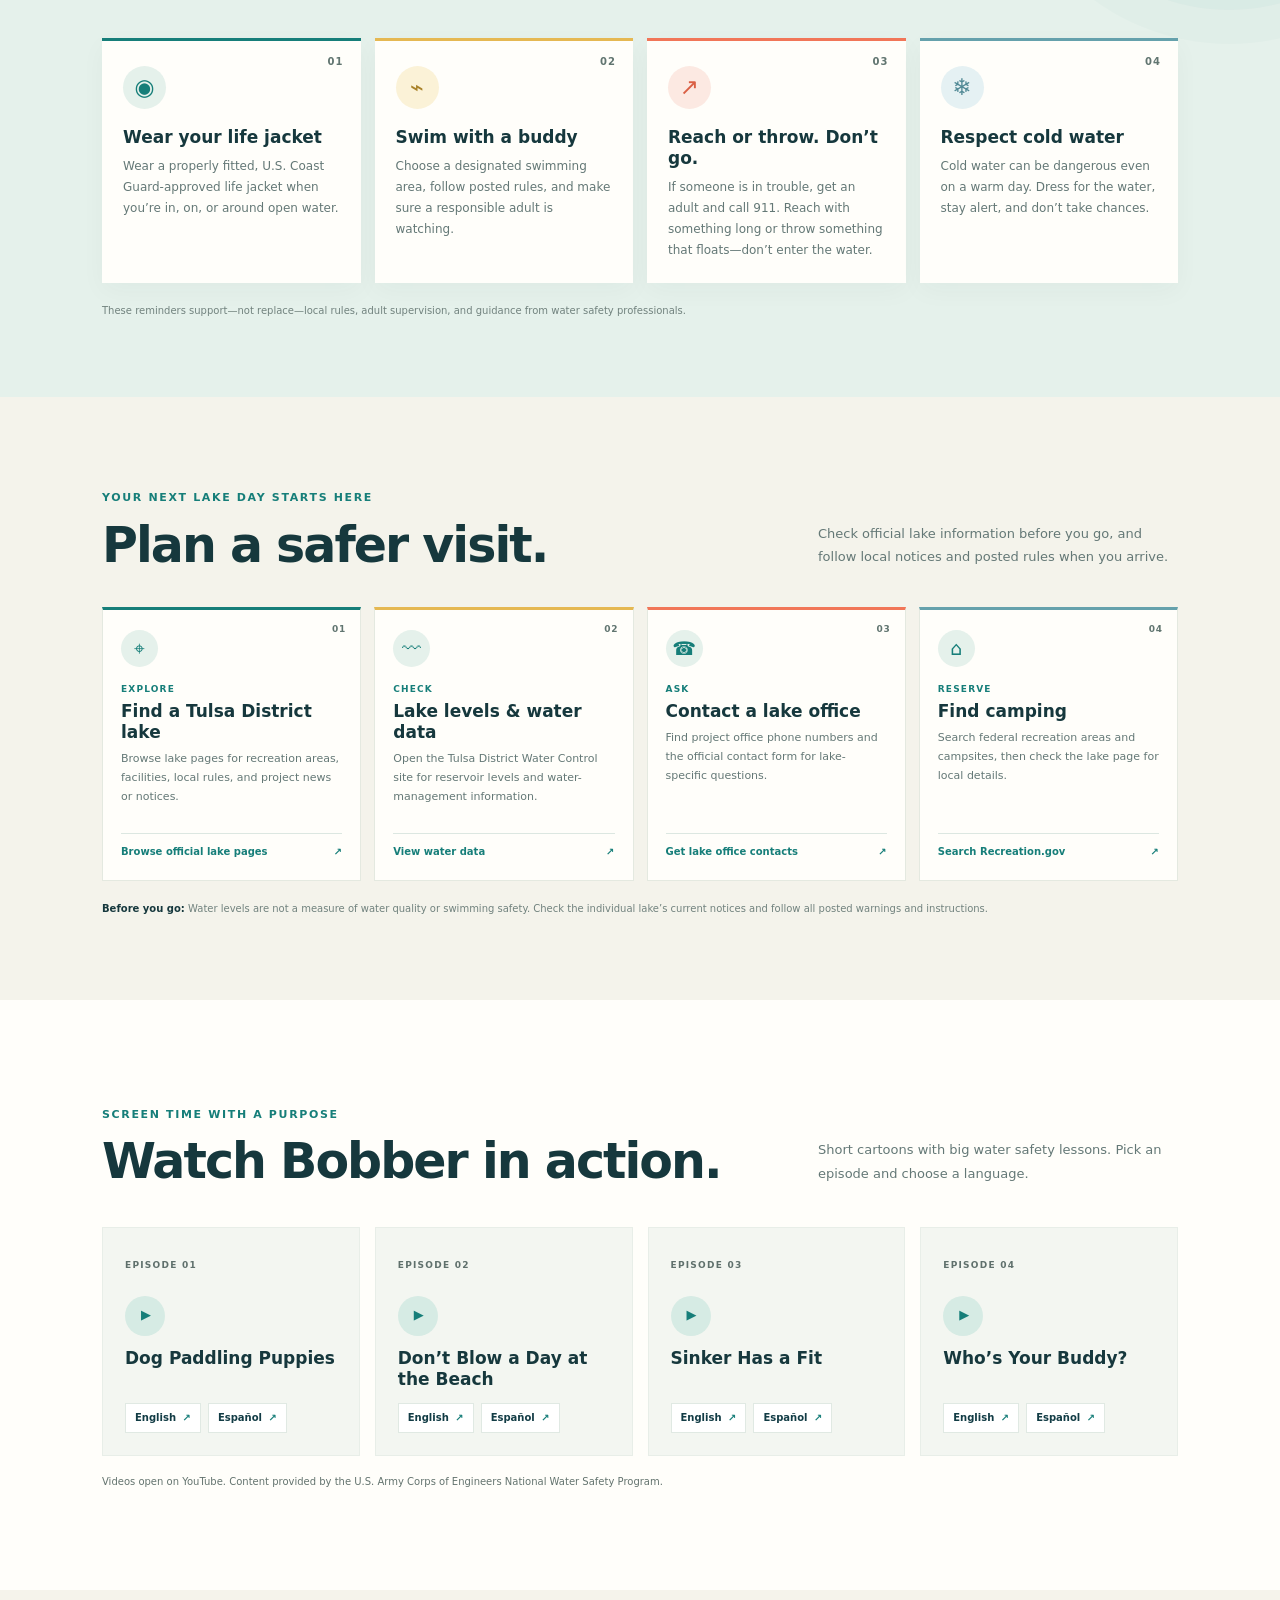
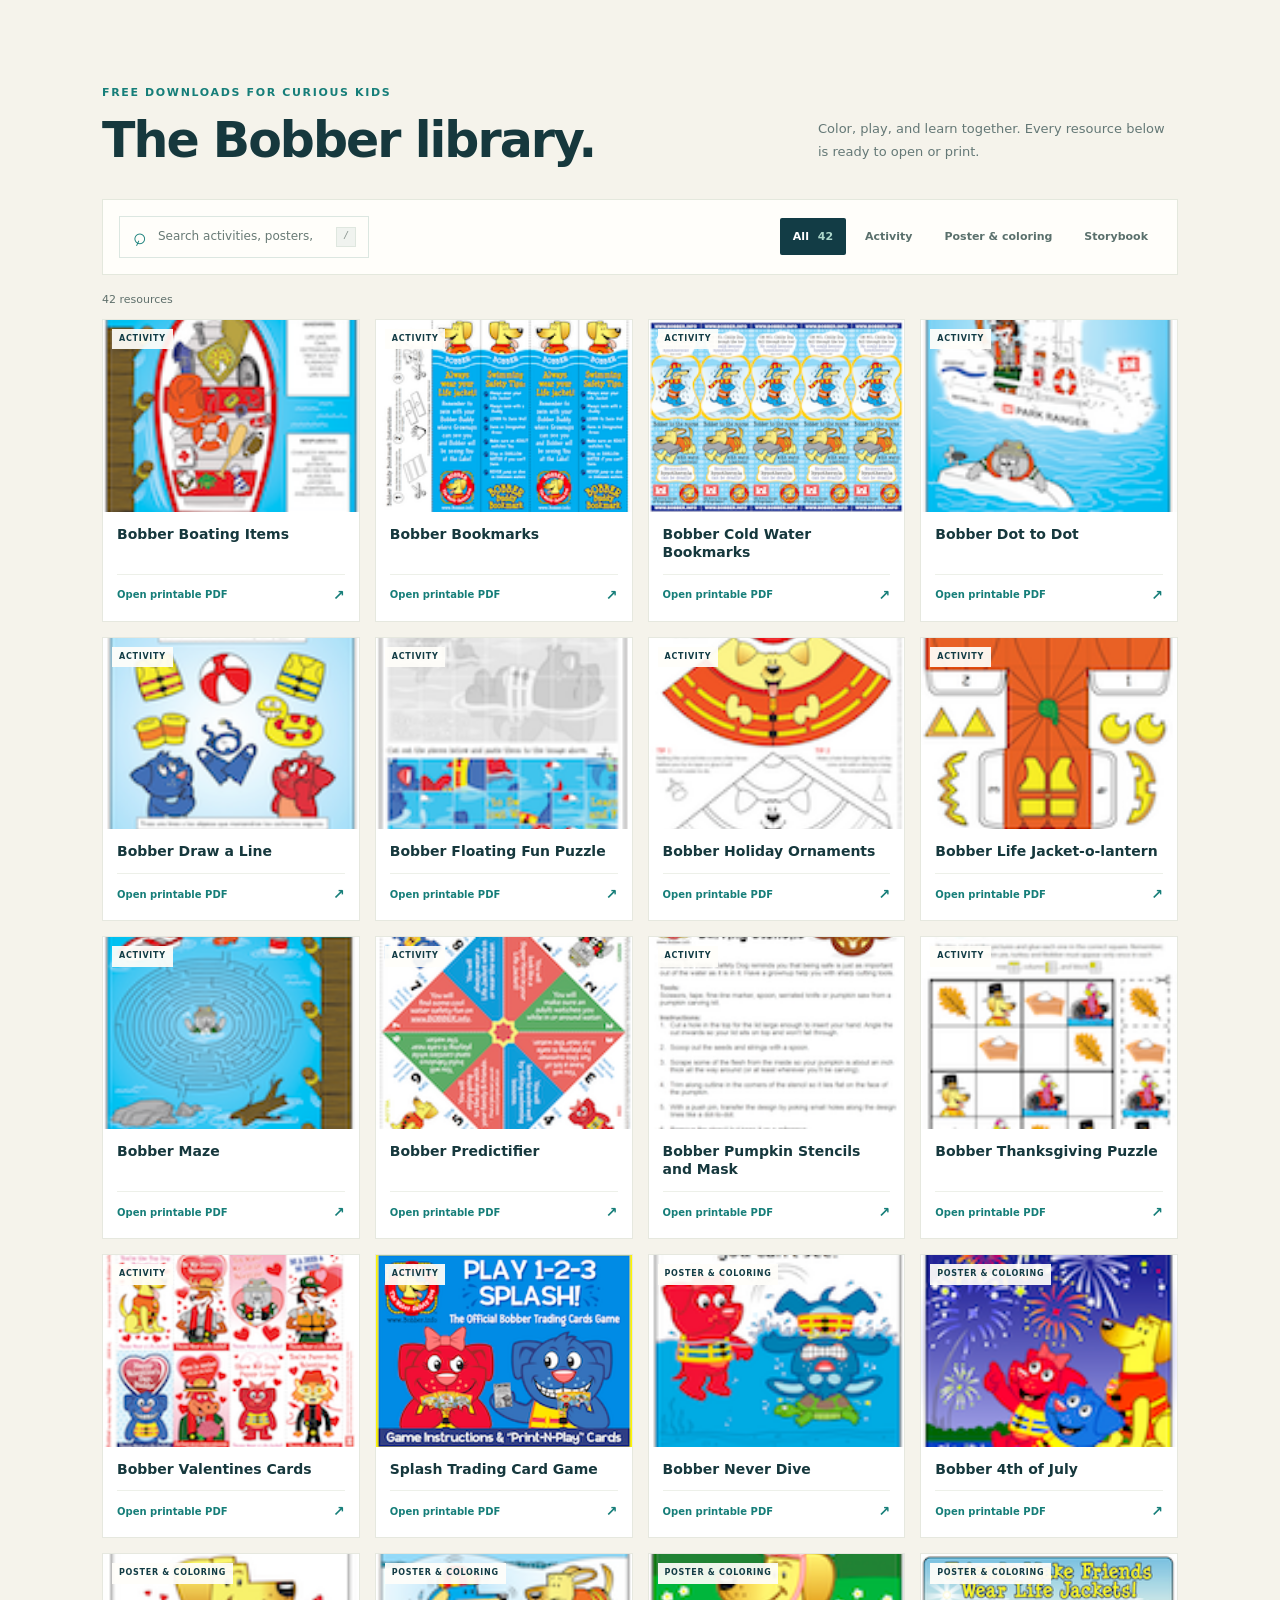
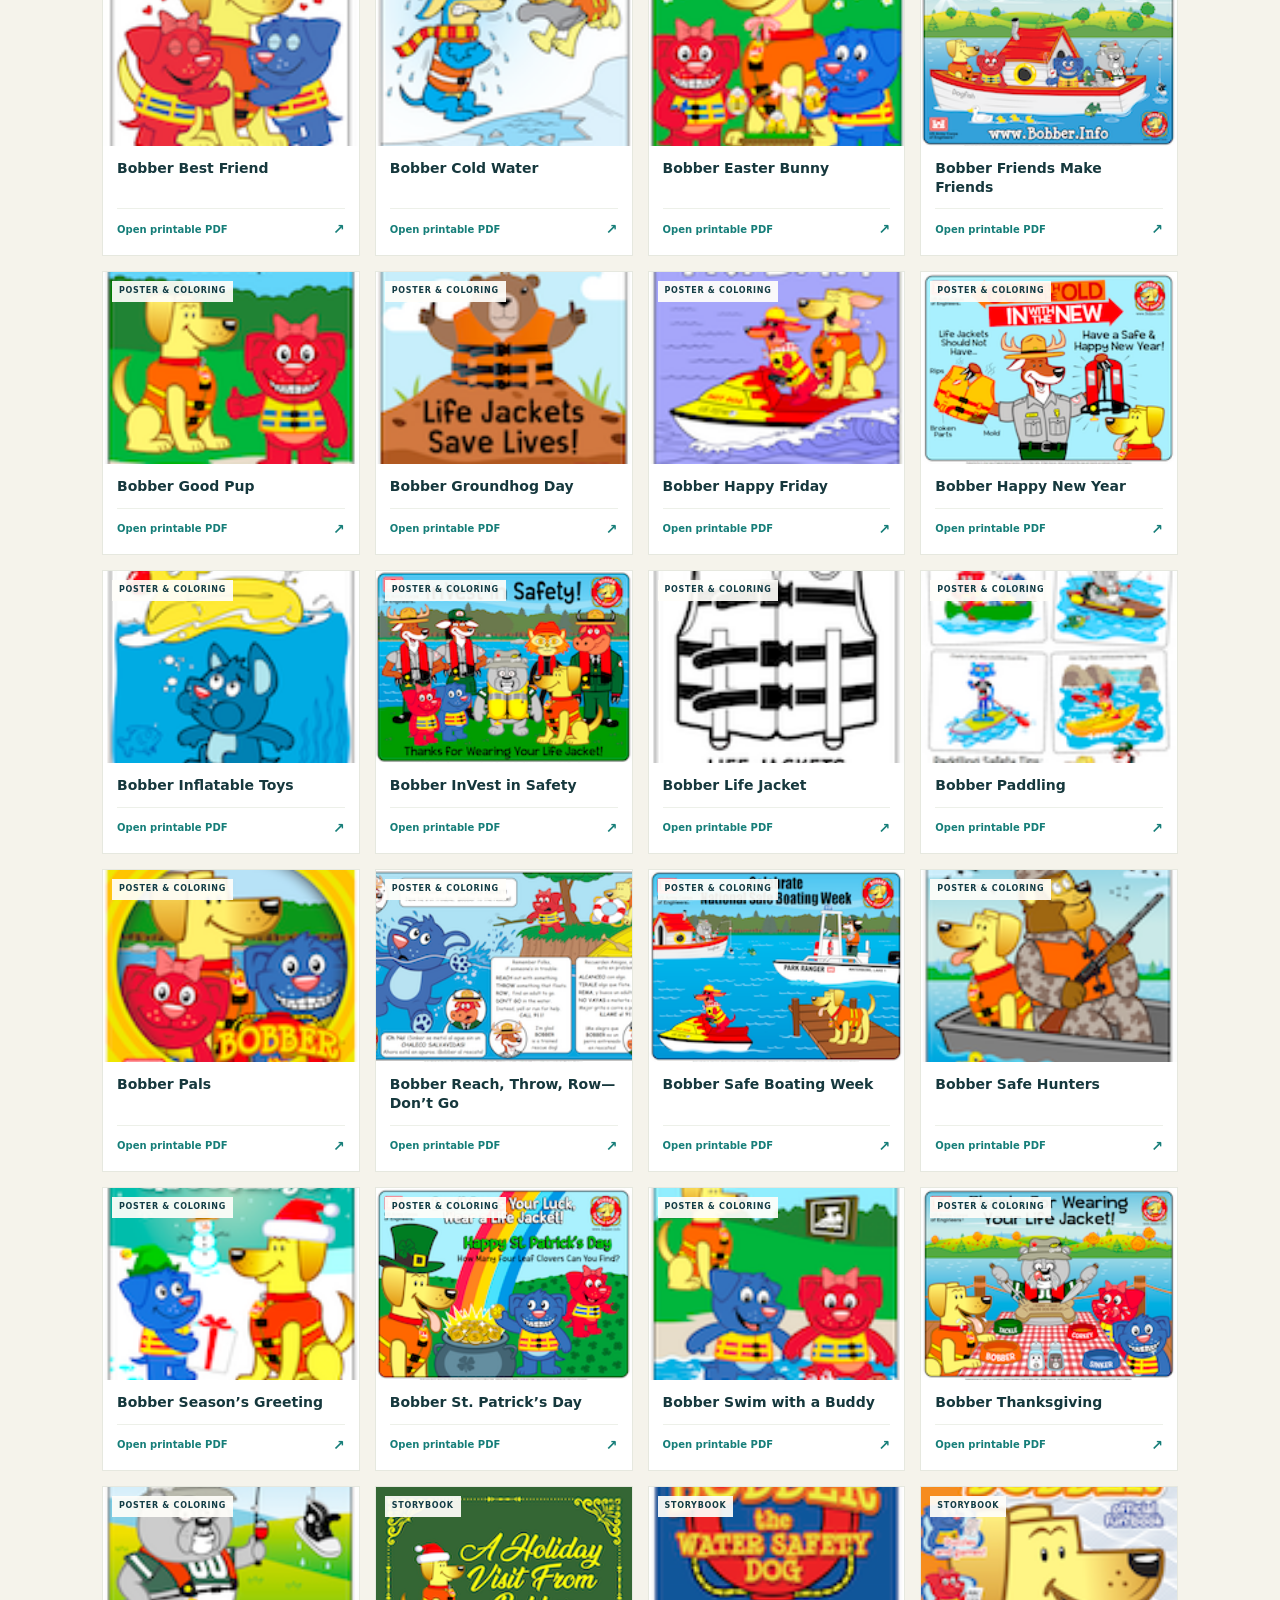
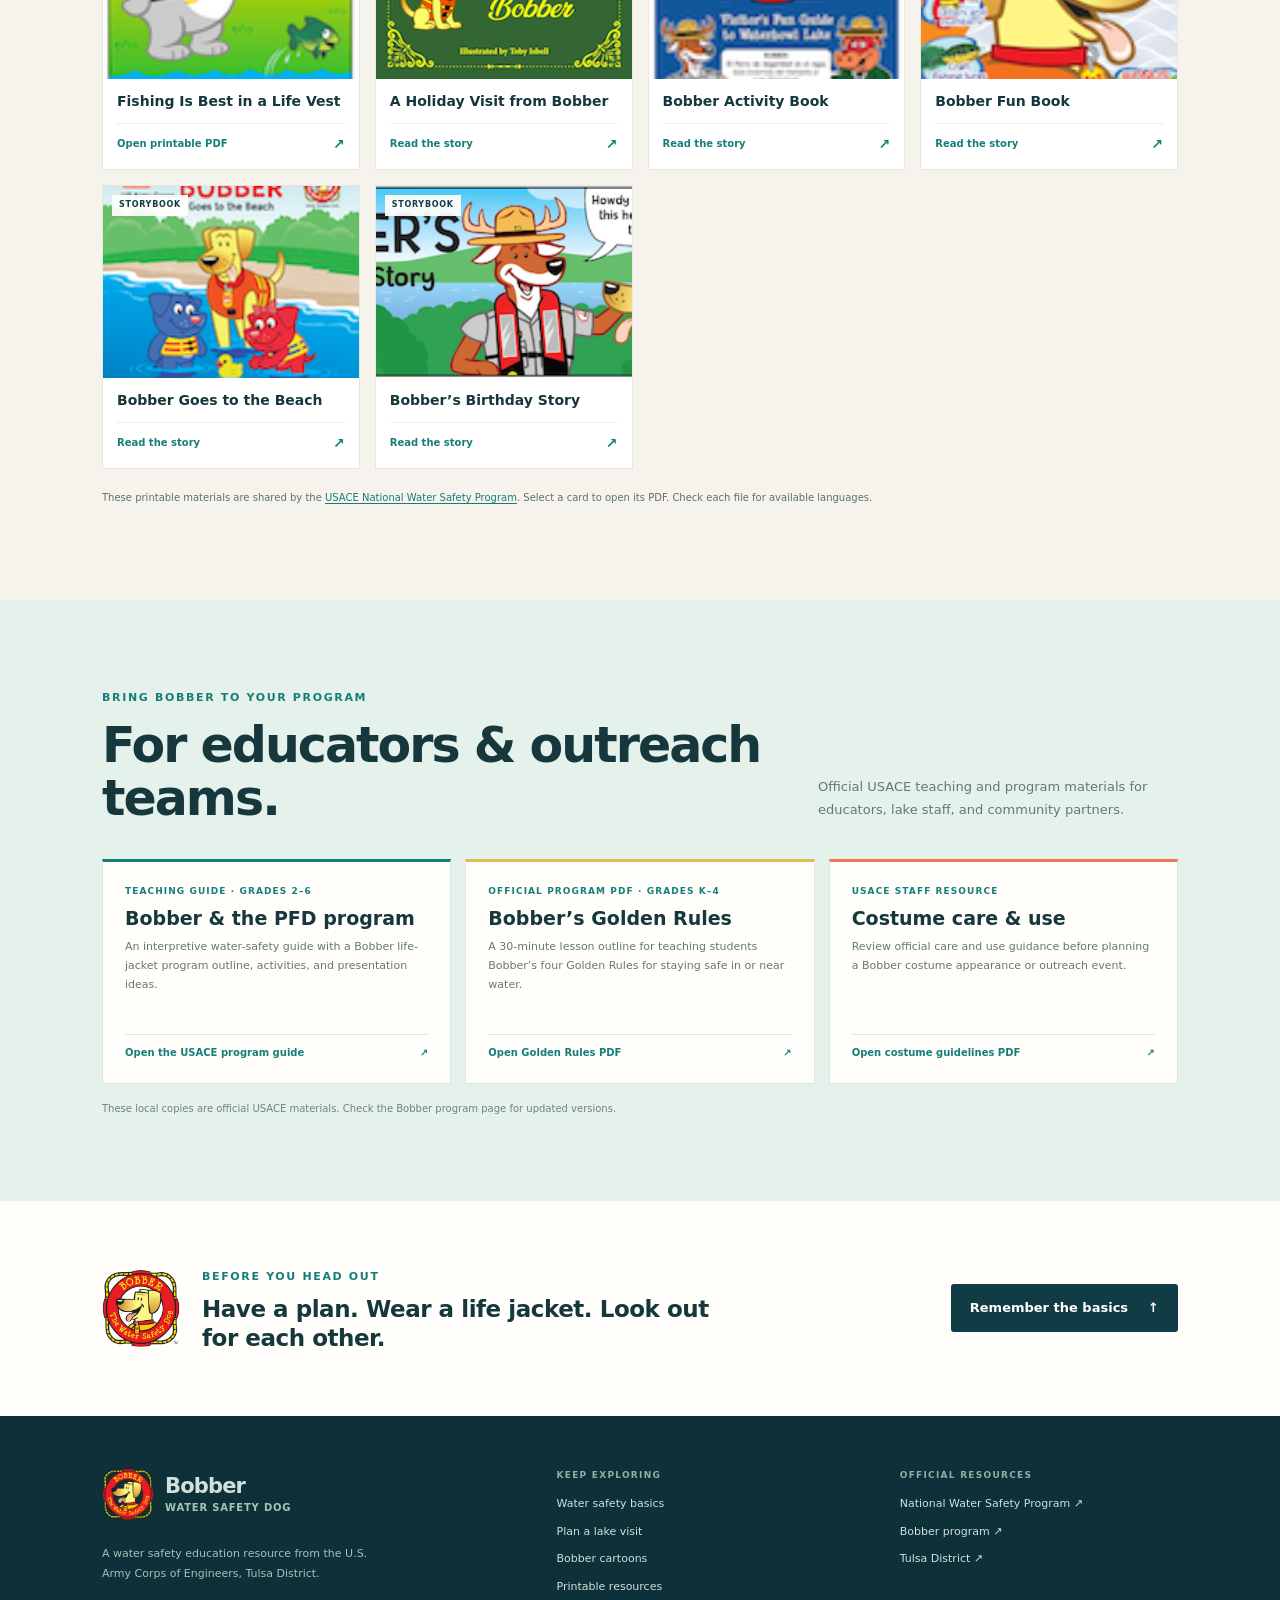
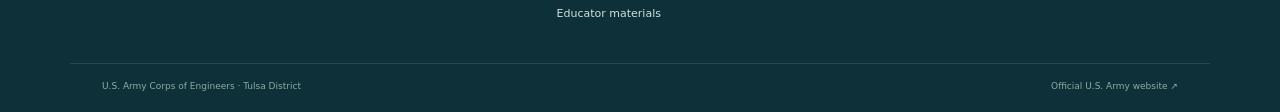
==== commit 9ef8a34e: "Add Spanish translations and new resources for Bobber's water safety program - Introduced Spanish tr" ====
--- a/index.html
+++ b/index.html
@@ -7,7 +7,16 @@
   <meta name="description" content="Meet Bobber the Water Safety Dog. Explore family-friendly water safety videos, printable activities, posters, coloring sheets, and storybooks from the U.S. Army Corps of Engineers Tulsa District.">
   <title>Bobber the Water Safety Dog | Tulsa District, USACE</title>
   <link rel="icon" type="image/png" href="assets/bobber-logo.png">
-  <script>document.documentElement.dataset.theme = localStorage.getItem("bobber-theme") || (matchMedia("(prefers-color-scheme: dark)").matches ? "dark" : "light"); document.documentElement.dataset.locale = localStorage.getItem("bobber-language") || "en";</script>
+  <script>
+    try {
+      document.documentElement.dataset.theme = localStorage.getItem("bobber-theme") ||
+        (window.matchMedia("(prefers-color-scheme: dark)").matches ? "dark" : "light");
+      document.documentElement.dataset.locale = localStorage.getItem("bobber-language") || "en";
+    } catch {
+      document.documentElement.dataset.theme = "light";
+      document.documentElement.dataset.locale = "en";
+    }
+  </script>
   <link rel="stylesheet" href="styles.css">
 </head>
 <body>
@@ -69,30 +78,94 @@
     </section>
 
     <section class="quick-strip" aria-label="Explore the site">
-      <a href="#safety"><span class="quick-icon">01</span><span><strong>Start safe</strong><small>Simple habits that matter</small></span><b aria-hidden="true">↗</b></a>
-      <a href="#videos"><span class="quick-icon">02</span><span><strong>Watch & learn</strong><small>Cartoons in English & Spanish</small></span><b aria-hidden="true">↗</b></a>
-      <a href="#resources"><span class="quick-icon">03</span><span><strong>Print & play</strong><small>Free Bobber activities</small></span><b aria-hidden="true">↗</b></a>
+      <a href="#safety">
+        <span class="quick-icon">01</span>
+        <span><strong>Start safe</strong><small>Simple habits that matter</small></span>
+        <b aria-hidden="true">↗</b>
+      </a>
+      <a href="#videos">
+        <span class="quick-icon">02</span>
+        <span><strong>Watch & learn</strong><small>Cartoons in English & Spanish</small></span>
+        <b aria-hidden="true">↗</b>
+      </a>
+      <a href="#resources">
+        <span class="quick-icon">03</span>
+        <span><strong>Print & play</strong><small>Free Bobber activities</small></span>
+        <b aria-hidden="true">↗</b>
+      </a>
     </section>
 
     <section class="intro section-wrap" id="meet-bobber">
-      <div class="intro-label"><span class="section-kicker">Your water safety sidekick</span><span class="intro-line"></span></div>
+      <div class="intro-label">
+        <span class="section-kicker">Your water safety sidekick</span>
+        <span class="intro-line"></span>
+      </div>
       <div class="intro-content">
         <h2>Good dogs know:<br><em>water safety comes first.</em></h2>
-        <div class="intro-text"><p>Bobber helps young people learn how to enjoy lakes, rivers, pools, and beaches more safely. His advice is easy to remember, and even easier to share with your family.</p><a class="text-link" href="#resources">Find something fun to print <span aria-hidden="true">→</span></a><div class="bobber-note"><img src="assets/graphics/Bobber_Birthday_Story_tb_L7cc.png" alt="Bobber the Water Safety Dog with Ranger Buck"><span><small>Meet your lake-day buddy</small><strong>Bobber’s got your back.</strong></span></div></div>
+        <div class="intro-text">
+          <p>Bobber helps young people learn how to enjoy lakes, rivers, pools, and beaches more safely. His advice is easy to remember, and even easier to share with your family.</p>
+          <a class="text-link" href="#resources">Find something fun to print <span aria-hidden="true">→</span></a>
+          <div class="bobber-note">
+            <img src="assets/graphics/Bobber_Birthday_Story_tb_L7cc.png" alt="Bobber the Water Safety Dog with Ranger Buck">
+            <span><small>Meet your lake-day buddy</small><strong>Bobber’s got your back.</strong></span>
+          </div>
+        </div>
       </div>
     </section>
 
     <section class="safety-section" id="safety" aria-labelledby="safety-title">
       <div class="section-wrap safety-inner">
         <div class="safety-heading">
-          <div><span class="section-kicker">Bobber’s water-wise reminders</span><h2 id="safety-title" tabindex="-1">Make safety<br>part of the fun.</h2></div>
-          <div class="safety-heading-copy"><p>A few good habits go a long way. Talk through these reminders before your next day near the water.</p><p class="safety-language-hint" id="safety-language-hint">Use the Español control in the header menu to show Spanish translations for these safety reminders.</p></div>
+          <div>
+            <span class="section-kicker">Bobber’s water-wise reminders</span>
+            <h2 id="safety-title" tabindex="-1">Make safety<br>part of the fun.</h2>
+          </div>
+          <div class="safety-heading-copy">
+            <p>A few good habits go a long way. Talk through these reminders before your next day near the water.</p>
+            <p class="safety-language-hint" id="safety-language-hint">Use the Español control in the header menu to show Spanish translations for these safety reminders.</p>
+          </div>
         </div>
         <div class="safety-grid">
-          <article class="safety-card"><span class="safety-number" aria-hidden="true">01</span><span class="safety-symbol" aria-hidden="true">◉</span><h3>Wear your life jacket</h3><p>Wear a properly fitted, U.S. Coast Guard-approved life jacket when you’re in, on, or around open water.</p><div class="spanish-copy" id="safety-es-lifejacket" lang="es" hidden><span>ESPAÑOL · BORRADOR</span><p><strong>Usa tu chaleco salvavidas.</strong> Debe ser de la talla correcta y estar aprobado por la Guardia Costera de EE. UU. Úsalo dentro, sobre o cerca de aguas abiertas.</p></div></article>
-          <article class="safety-card"><span class="safety-number" aria-hidden="true">02</span><span class="safety-symbol" aria-hidden="true">⌁</span><h3>Swim with a buddy</h3><p>Choose a designated swimming area, follow posted rules, and make sure a responsible adult is watching.</p><div class="spanish-copy" id="safety-es-buddy" lang="es" hidden><span>ESPAÑOL · BORRADOR</span><p><strong>Nada acompañado.</strong> Elige una zona designada para nadar, sigue las reglas publicadas y asegúrate de que un adulto responsable te vigile.</p></div></article>
-          <article class="safety-card"><span class="safety-number" aria-hidden="true">03</span><span class="safety-symbol" aria-hidden="true">↗</span><h3>Reach or throw. Don’t go.</h3><p>If someone is in trouble, get an adult and call 911. Reach with something long or throw something that floats—don’t enter the water.</p><div class="spanish-copy" id="safety-es-rescue" lang="es" hidden><span>ESPAÑOL · BORRADOR</span><p><strong>Alcanza o lanza; no te metas.</strong> Si alguien está en peligro, avisa a un adulto y llama al 911. Extiende algo largo o lanza algo que flote. No entres al agua.</p></div></article>
-          <article class="safety-card"><span class="safety-number" aria-hidden="true">04</span><span class="safety-symbol" aria-hidden="true">❄</span><h3>Respect cold water</h3><p>Cold water can be dangerous even on a warm day. Dress for the water, stay alert, and don’t take chances.</p><div class="spanish-copy" id="safety-es-cold" lang="es" hidden><span>ESPAÑOL · BORRADOR</span><p><strong>Ten cuidado con el agua fría.</strong> Puede ser peligrosa incluso en un día cálido. Usa ropa adecuada para el agua fría, mantente alerta y no corras riesgos.</p></div></article>
+          <article class="safety-card">
+            <span class="safety-number" aria-hidden="true">01</span>
+            <span class="safety-symbol" aria-hidden="true">◉</span>
+            <h3>Wear your life jacket</h3>
+            <p>Wear a properly fitted, U.S. Coast Guard-approved life jacket when you’re in, on, or around open water.</p>
+            <div class="spanish-copy" id="safety-es-lifejacket" lang="es" hidden>
+              <span>ESPAÑOL · BORRADOR</span>
+              <p><strong>Usa tu chaleco salvavidas.</strong> Debe ser de la talla correcta y estar aprobado por la Guardia Costera de EE. UU. Úsalo dentro, sobre o cerca de aguas abiertas.</p>
+            </div>
+          </article>
+          <article class="safety-card">
+            <span class="safety-number" aria-hidden="true">02</span>
+            <span class="safety-symbol" aria-hidden="true">⌁</span>
+            <h3>Swim with a buddy</h3>
+            <p>Choose a designated swimming area, follow posted rules, and make sure a responsible adult is watching.</p>
+            <div class="spanish-copy" id="safety-es-buddy" lang="es" hidden>
+              <span>ESPAÑOL · BORRADOR</span>
+              <p><strong>Nada acompañado.</strong> Elige una zona designada para nadar, sigue las reglas publicadas y asegúrate de que un adulto responsable te vigile.</p>
+            </div>
+          </article>
+          <article class="safety-card">
+            <span class="safety-number" aria-hidden="true">03</span>
+            <span class="safety-symbol" aria-hidden="true">↗</span>
+            <h3>Reach or throw. Don’t go.</h3>
+            <p>If someone is in trouble, get an adult and call 911. Reach with something long or throw something that floats—don’t enter the water.</p>
+            <div class="spanish-copy" id="safety-es-rescue" lang="es" hidden>
+              <span>ESPAÑOL · BORRADOR</span>
+              <p><strong>Alcanza o lanza; no te metas.</strong> Si alguien está en peligro, avisa a un adulto y llama al 911. Extiende algo largo o lanza algo que flote. No entres al agua.</p>
+            </div>
+          </article>
+          <article class="safety-card">
+            <span class="safety-number" aria-hidden="true">04</span>
+            <span class="safety-symbol" aria-hidden="true">❄</span>
+            <h3>Respect cold water</h3>
+            <p>Cold water can be dangerous even on a warm day. Dress for the water, stay alert, and don’t take chances.</p>
+            <div class="spanish-copy" id="safety-es-cold" lang="es" hidden>
+              <span>ESPAÑOL · BORRADOR</span>
+              <p><strong>Ten cuidado con el agua fría.</strong> Puede ser peligrosa incluso en un día cálido. Usa ropa adecuada para el agua fría, mantente alerta y no corras riesgos.</p>
+            </div>
+          </article>
         </div>
         <p class="safety-footnote">These reminders support—not replace—local rules, adult supervision, and guidance from water safety professionals.</p>
       </div>
@@ -101,14 +174,45 @@
     <section class="visit-section" id="visit" aria-labelledby="visit-title">
       <div class="section-wrap visit-inner">
         <div class="section-heading">
-          <div><span class="section-kicker">Your next lake day starts here</span><h2 id="visit-title">Plan a safer visit.</h2></div>
+          <div>
+            <span class="section-kicker">Your next lake day starts here</span>
+            <h2 id="visit-title">Plan a safer visit.</h2>
+          </div>
           <p>Check official lake information before you go, and follow local notices and posted rules when you arrive.</p>
         </div>
         <div class="visit-grid">
-          <article class="visit-card"><span class="visit-number" aria-hidden="true">01</span><span class="visit-icon" aria-hidden="true">⌖</span><span class="visit-kicker">Explore</span><h3>Find a Tulsa District lake</h3><p>Browse lake pages for recreation areas, facilities, local rules, and project news or notices.</p><a href="https://www.swt.usace.army.mil/Locations/Tulsa-District-Lakes/" target="_blank" rel="noopener noreferrer">Browse official lake pages <span aria-hidden="true">↗</span></a></article>
-          <article class="visit-card"><span class="visit-number" aria-hidden="true">02</span><span class="visit-icon" aria-hidden="true">〰</span><span class="visit-kicker">Check</span><h3>Lake levels & water data</h3><p>Open the Tulsa District Water Control site for reservoir levels and water-management information.</p><a href="https://www.swt-wc.usace.army.mil/" target="_blank" rel="noopener noreferrer">View water data <span aria-hidden="true">↗</span></a></article>
-          <article class="visit-card"><span class="visit-number" aria-hidden="true">03</span><span class="visit-icon" aria-hidden="true">☎</span><span class="visit-kicker">Ask</span><h3>Contact a lake office</h3><p>Find project office phone numbers and the official contact form for lake-specific questions.</p><a href="https://www.swt.usace.army.mil/Contact/Contact-a-Lake/" target="_blank" rel="noopener noreferrer">Get lake office contacts <span aria-hidden="true">↗</span></a></article>
-          <article class="visit-card"><span class="visit-number" aria-hidden="true">04</span><span class="visit-icon" aria-hidden="true">⌂</span><span class="visit-kicker">Reserve</span><h3>Find camping</h3><p>Search federal recreation areas and campsites, then check the lake page for local details.</p><a href="https://www.recreation.gov/" target="_blank" rel="noopener noreferrer">Search Recreation.gov <span aria-hidden="true">↗</span></a></article>
+          <article class="visit-card">
+            <span class="visit-number" aria-hidden="true">01</span>
+            <span class="visit-icon" aria-hidden="true">⌖</span>
+            <span class="visit-kicker">Explore</span>
+            <h3>Find a Tulsa District lake</h3>
+            <p>Browse lake pages for recreation areas, facilities, local rules, and project news or notices.</p>
+            <a href="https://www.swt.usace.army.mil/Locations/Tulsa-District-Lakes/" target="_blank" rel="noopener noreferrer">Browse official lake pages <span aria-hidden="true">↗</span></a>
+          </article>
+          <article class="visit-card">
+            <span class="visit-number" aria-hidden="true">02</span>
+            <span class="visit-icon" aria-hidden="true">〰</span>
+            <span class="visit-kicker">Check</span>
+            <h3>Lake levels & water data</h3>
+            <p>Open the Tulsa District Water Control site for reservoir levels and water-management information.</p>
+            <a href="https://www.swt-wc.usace.army.mil/" target="_blank" rel="noopener noreferrer">View water data <span aria-hidden="true">↗</span></a>
+          </article>
+          <article class="visit-card">
+            <span class="visit-number" aria-hidden="true">03</span>
+            <span class="visit-icon" aria-hidden="true">☎</span>
+            <span class="visit-kicker">Ask</span>
+            <h3>Contact a lake office</h3>
+            <p>Find project office phone numbers and the official contact form for lake-specific questions.</p>
+            <a href="https://www.swt.usace.army.mil/Contact/Contact-a-Lake/" target="_blank" rel="noopener noreferrer">Get lake office contacts <span aria-hidden="true">↗</span></a>
+          </article>
+          <article class="visit-card">
+            <span class="visit-number" aria-hidden="true">04</span>
+            <span class="visit-icon" aria-hidden="true">⌂</span>
+            <span class="visit-kicker">Reserve</span>
+            <h3>Find camping</h3>
+            <p>Search federal recreation areas and campsites, then check the lake page for local details.</p>
+            <a href="https://www.recreation.gov/" target="_blank" rel="noopener noreferrer">Search Recreation.gov <span aria-hidden="true">↗</span></a>
+          </article>
         </div>
         <p class="visit-note"><strong>Before you go:</strong> Water levels are not a measure of water quality or swimming safety. Check the individual lake’s current notices and follow all posted warnings and instructions.</p>
       </div>
@@ -116,14 +220,49 @@
 
     <section class="videos-section section-wrap" id="videos" aria-labelledby="videos-title">
       <div class="section-heading">
-        <div><span class="section-kicker">Screen time with a purpose</span><h2 id="videos-title">Watch Bobber in action.</h2></div>
+        <div>
+          <span class="section-kicker">Screen time with a purpose</span>
+          <h2 id="videos-title">Watch Bobber in action.</h2>
+        </div>
         <p>Short cartoons with big water safety lessons. Pick an episode and choose a language.</p>
       </div>
       <div class="video-grid">
-        <article class="video-card"><span class="episode">Episode 01</span><div class="video-play" aria-hidden="true">▶</div><h3>Dog Paddling Puppies</h3><div class="video-links"><a href="https://www.youtube.com/watch?v=MahvLCAvMeY" target="_blank" rel="noopener noreferrer">English <span aria-hidden="true">↗</span></a><a href="https://www.youtube.com/watch?v=w3-Rvg3Nn1M" target="_blank" rel="noopener noreferrer">Español <span aria-hidden="true">↗</span></a></div></article>
-        <article class="video-card"><span class="episode">Episode 02</span><div class="video-play" aria-hidden="true">▶</div><h3>Don’t Blow a Day at the Beach</h3><div class="video-links"><a href="https://www.youtube.com/watch?v=X65Jan-2oi4" target="_blank" rel="noopener noreferrer">English <span aria-hidden="true">↗</span></a><a href="https://www.youtube.com/watch?v=4BBhqaPcdgs" target="_blank" rel="noopener noreferrer">Español <span aria-hidden="true">↗</span></a></div></article>
-        <article class="video-card"><span class="episode">Episode 03</span><div class="video-play" aria-hidden="true">▶</div><h3>Sinker Has a Fit</h3><div class="video-links"><a href="https://www.youtube.com/watch?v=A7PVncKdTyQ" target="_blank" rel="noopener noreferrer">English <span aria-hidden="true">↗</span></a><a href="https://www.youtube.com/watch?v=uGVuEizAx2I" target="_blank" rel="noopener noreferrer">Español <span aria-hidden="true">↗</span></a></div></article>
-        <article class="video-card"><span class="episode">Episode 04</span><div class="video-play" aria-hidden="true">▶</div><h3>Who’s Your Buddy?</h3><div class="video-links"><a href="https://www.youtube.com/watch?v=OJebZ1pcq2U" target="_blank" rel="noopener noreferrer">English <span aria-hidden="true">↗</span></a><a href="https://www.youtube.com/watch?v=ciY6YUUWaWM" target="_blank" rel="noopener noreferrer">Español <span aria-hidden="true">↗</span></a></div></article>
+        <article class="video-card">
+          <span class="episode">Episode 01</span>
+          <div class="video-play" aria-hidden="true">▶</div>
+          <h3>Dog Paddling Puppies</h3>
+          <div class="video-links">
+            <a href="https://www.youtube.com/watch?v=MahvLCAvMeY" target="_blank" rel="noopener noreferrer">English <span aria-hidden="true">↗</span></a>
+            <a href="https://www.youtube.com/watch?v=w3-Rvg3Nn1M" target="_blank" rel="noopener noreferrer">Español <span aria-hidden="true">↗</span></a>
+          </div>
+        </article>
+        <article class="video-card">
+          <span class="episode">Episode 02</span>
+          <div class="video-play" aria-hidden="true">▶</div>
+          <h3>Don’t Blow a Day at the Beach</h3>
+          <div class="video-links">
+            <a href="https://www.youtube.com/watch?v=X65Jan-2oi4" target="_blank" rel="noopener noreferrer">English <span aria-hidden="true">↗</span></a>
+            <a href="https://www.youtube.com/watch?v=4BBhqaPcdgs" target="_blank" rel="noopener noreferrer">Español <span aria-hidden="true">↗</span></a>
+          </div>
+        </article>
+        <article class="video-card">
+          <span class="episode">Episode 03</span>
+          <div class="video-play" aria-hidden="true">▶</div>
+          <h3>Sinker Has a Fit</h3>
+          <div class="video-links">
+            <a href="https://www.youtube.com/watch?v=A7PVncKdTyQ" target="_blank" rel="noopener noreferrer">English <span aria-hidden="true">↗</span></a>
+            <a href="https://www.youtube.com/watch?v=uGVuEizAx2I" target="_blank" rel="noopener noreferrer">Español <span aria-hidden="true">↗</span></a>
+          </div>
+        </article>
+        <article class="video-card">
+          <span class="episode">Episode 04</span>
+          <div class="video-play" aria-hidden="true">▶</div>
+          <h3>Who’s Your Buddy?</h3>
+          <div class="video-links">
+            <a href="https://www.youtube.com/watch?v=OJebZ1pcq2U" target="_blank" rel="noopener noreferrer">English <span aria-hidden="true">↗</span></a>
+            <a href="https://www.youtube.com/watch?v=ciY6YUUWaWM" target="_blank" rel="noopener noreferrer">Español <span aria-hidden="true">↗</span></a>
+          </div>
+        </article>
       </div>
       <p class="source-note">Videos open on YouTube. Content provided by the U.S. Army Corps of Engineers National Water Safety Program.</p>
     </section>
@@ -131,11 +270,18 @@
     <section class="library-section" id="resources" aria-labelledby="resources-title">
       <div class="section-wrap library-inner">
         <div class="section-heading library-heading">
-          <div><span class="section-kicker">Free downloads for curious kids</span><h2 id="resources-title">The Bobber library.</h2></div>
+          <div>
+            <span class="section-kicker">Free downloads for curious kids</span>
+            <h2 id="resources-title">The Bobber library.</h2>
+          </div>
           <p>Color, play, and learn together. Every resource below is ready to open or print.</p>
         </div>
         <div class="library-tools">
-          <label class="search-box" for="resource-search"><span aria-hidden="true">⌕</span><input id="resource-search" type="search" aria-label="Search Bobber resources" placeholder="Search activities, posters, books…" autocomplete="off"><kbd aria-hidden="true">/</kbd></label>
+          <label class="search-box" for="resource-search">
+            <span aria-hidden="true">⌕</span>
+            <input id="resource-search" type="search" aria-label="Search Bobber resources" placeholder="Search activities, posters, books…" autocomplete="off">
+            <kbd aria-hidden="true">/</kbd>
+          </label>
           <div class="filters" role="group" aria-label="Filter resources">
             <button class="filter-button is-active" type="button" data-filter="all" aria-pressed="true">All <span id="count-all"></span></button>
             <button class="filter-button" type="button" data-filter="activity" aria-pressed="false">Activities</button>
@@ -145,38 +291,91 @@
         </div>
         <p class="results-message" id="results-message" aria-live="polite"></p>
         <div class="resource-grid" id="resource-grid"></div>
-        <div class="empty-state" id="empty-state" hidden><span aria-hidden="true">🐾</span><h3>No matching resources</h3><p>Try another search or choose a different category.</p><button class="reset-search" id="reset-search" type="button">Show everything</button></div>
-        <p class="library-note">These printable materials are shared by the <a href="https://corpslakes.erdc.dren.mil/employees/watersafety/graphics.cfm?Option=Cartoons" target="_blank" rel="noopener noreferrer">USACE National Water Safety Program</a>. Select a card to open its PDF. Check each file for available languages.</p>
+        <div class="empty-state" id="empty-state" hidden>
+          <span aria-hidden="true">🐾</span>
+          <h3>No matching resources</h3>
+          <p>Try another search or choose a different category.</p>
+          <button class="reset-search" id="reset-search" type="button">Show everything</button>
+        </div>
+        <p class="library-note">
+          These printable materials are shared by the
+          <a href="https://corpslakes.erdc.dren.mil/employees/watersafety/graphics.cfm?Option=Cartoons" target="_blank" rel="noopener noreferrer">USACE National Water Safety Program</a>.
+          Select a card to open its PDF. Check each file for available languages.
+        </p>
       </div>
     </section>
 
     <section class="educator-section" id="educators" aria-labelledby="educator-title">
       <div class="section-wrap educator-inner">
         <div class="section-heading">
-          <div><span class="section-kicker">Bring Bobber to your program</span><h2 id="educator-title">For educators & outreach teams.</h2></div>
+          <div>
+            <span class="section-kicker">Bring Bobber to your program</span>
+            <h2 id="educator-title">For educators & outreach teams.</h2>
+          </div>
           <p>Official USACE teaching and program materials for educators, lake staff, and community partners.</p>
         </div>
         <div class="educator-grid">
-          <article class="educator-card"><span class="educator-label">Teaching guide · Grades 2–6</span><h3>Bobber & the PFD program</h3><p>An interpretive water-safety guide with a Bobber life-jacket program outline, activities, and presentation ideas.</p><a href="assets/Water%20Safety%20Resource%20Guide%202021.pdf" target="_blank" rel="noopener">Open the USACE program guide <span aria-hidden="true">↗</span></a></article>
-          <article class="educator-card"><span class="educator-label">Official program PDF · Grades K–4</span><h3>Bobber’s Golden Rules</h3><p>A 30-minute lesson outline for teaching students Bobber’s four Golden Rules for staying safe in or near water.</p><a href="assets/Bobber%20Water%20Safety%20Golden%20Rules.pdf" target="_blank" rel="noopener">Open Golden Rules PDF <span aria-hidden="true">↗</span></a></article>
-          <article class="educator-card"><span class="educator-label">USACE staff resource</span><h3>Costume care & use</h3><p>Review official care and use guidance before planning a Bobber costume appearance or outreach event.</p><a href="assets/Bobber%20Costume%20Care%20and%20Use%20Guidelines.pdf" target="_blank" rel="noopener">Open costume guidelines PDF <span aria-hidden="true">↗</span></a></article>
+          <article class="educator-card">
+            <span class="educator-label">Teaching guide · Grades 2–6</span>
+            <h3>Bobber & the PFD program</h3>
+            <p>An interpretive water-safety guide with a Bobber life-jacket program outline, activities, and presentation ideas.</p>
+            <a href="assets/pdfs/Water%20Safety%20Resource%20Guide%202021.pdf" target="_blank" rel="noopener">Open the USACE program guide <span aria-hidden="true">↗</span></a>
+          </article>
+          <article class="educator-card">
+            <span class="educator-label">Official program PDF · Grades K–4</span>
+            <h3>Bobber’s Golden Rules</h3>
+            <p>A 30-minute lesson outline for teaching students Bobber’s four Golden Rules for staying safe in or near water.</p>
+            <a href="assets/pdfs/Bobber%20Water%20Safety%20Golden%20Rules.pdf" target="_blank" rel="noopener">Open Golden Rules PDF <span aria-hidden="true">↗</span></a>
+          </article>
+          <article class="educator-card">
+            <span class="educator-label">USACE staff resource</span>
+            <h3>Costume care & use</h3>
+            <p>Review official care and use guidance before planning a Bobber costume appearance or outreach event.</p>
+            <a href="assets/pdfs/Bobber%20Costume%20Care%20and%20Use%20Guidelines.pdf" target="_blank" rel="noopener">Open costume guidelines PDF <span aria-hidden="true">↗</span></a>
+          </article>
         </div>
         <p class="educator-note">These local copies are official USACE materials. Check the <a href="https://corpslakes.erdc.dren.mil/employees/watersafety/bobber.cfm" target="_blank" rel="noopener noreferrer">Bobber program page</a> for updated versions.</p>
       </div>
     </section>
 
     <section class="closing section-wrap">
-      <img class="closing-logo" src="assets/bobber-logo.png" alt="Bobber the Water Safety Dog"><div><span class="section-kicker">Before you head out</span><h2>Have a plan. Wear a life jacket. Look out for each other.</h2></div><a class="button button-dark" href="#safety">Remember the basics <span aria-hidden="true">↑</span></a>
+      <img class="closing-logo" src="assets/bobber-logo.png" alt="Bobber the Water Safety Dog">
+      <div>
+        <span class="section-kicker">Before you head out</span>
+        <h2>Have a plan. Wear a life jacket. Look out for each other.</h2>
+      </div>
+      <a class="button button-dark" href="#safety">Remember the basics <span aria-hidden="true">↑</span></a>
     </section>
   </main>
 
   <footer class="site-footer">
-      <div class="footer-inner">
-      <div class="footer-brand"><a class="brand brand-light" href="#top"><img class="brand-logo" src="assets/bobber-logo.png" alt=""><span class="brand-copy"><strong>Bobber</strong><small>Water Safety Dog</small></span></a><p>A water safety education resource from the U.S. Army Corps of Engineers, Tulsa District.</p></div>
-      <div class="footer-links"><span class="footer-label">Keep exploring</span><a href="#safety">Water safety basics</a><a href="#visit">Plan a lake visit</a><a href="#videos">Bobber cartoons</a><a href="#resources">Printable resources</a><a href="#educators">Educator materials</a></div>
-      <div class="footer-links"><span class="footer-label">Official resources</span><a href="https://www.usace.army.mil/Missions/Civil-Works/Recreation/National-Water-Safety_Program/" target="_blank" rel="noopener noreferrer">National Water Safety Program ↗</a><a href="https://corpslakes.erdc.dren.mil/employees/watersafety/bobber.cfm" target="_blank" rel="noopener noreferrer">Bobber program ↗</a><a href="https://www.swt.usace.army.mil/" target="_blank" rel="noopener noreferrer">Tulsa District ↗</a></div>
+    <div class="footer-inner">
+      <div class="footer-brand">
+        <a class="brand brand-light" href="#top">
+          <img class="brand-logo" src="assets/bobber-logo.png" alt="">
+          <span class="brand-copy"><strong>Bobber</strong><small>Water Safety Dog</small></span>
+        </a>
+        <p>A water safety education resource from the U.S. Army Corps of Engineers, Tulsa District.</p>
+      </div>
+      <div class="footer-links">
+        <span class="footer-label">Keep exploring</span>
+        <a href="#safety">Water safety basics</a>
+        <a href="#visit">Plan a lake visit</a>
+        <a href="#videos">Bobber cartoons</a>
+        <a href="#resources">Printable resources</a>
+        <a href="#educators">Educator materials</a>
+      </div>
+      <div class="footer-links">
+        <span class="footer-label">Official resources</span>
+        <a href="https://www.usace.army.mil/Missions/Civil-Works/Recreation/National-Water-Safety_Program/" target="_blank" rel="noopener noreferrer">National Water Safety Program ↗</a>
+        <a href="https://corpslakes.erdc.dren.mil/employees/watersafety/bobber.cfm" target="_blank" rel="noopener noreferrer">Bobber program ↗</a>
+        <a href="https://www.swt.usace.army.mil/" target="_blank" rel="noopener noreferrer">Tulsa District ↗</a>
+      </div>
     </div>
-    <div class="footer-bottom"><span>U.S. Army Corps of Engineers · Tulsa District</span><a href="https://www.usace.army.mil/" target="_blank" rel="noopener noreferrer">Official U.S. Army website ↗</a></div>
+    <div class="footer-bottom">
+      <span>U.S. Army Corps of Engineers · Tulsa District</span>
+      <a href="https://www.usace.army.mil/" target="_blank" rel="noopener noreferrer">Official U.S. Army website ↗</a>
+    </div>
   </footer>
   <dialog class="easter-dialog" id="easter-dialog" aria-labelledby="easter-title" aria-describedby="easter-copy">
     <div class="easter-confetti" id="easter-confetti" aria-hidden="true"></div>
@@ -185,8 +384,13 @@
     <p class="easter-kicker" id="easter-kicker">Secret mission unlocked</p>
     <h2 id="easter-title">You found Bobber!</h2>
     <p id="easter-copy">Your secret mission: bring a buddy, wear a life jacket, and share one water-safety tip.</p>
-    <button class="button button-coral" id="easter-return" type="button"><span id="easter-return-label">Back to the adventure</span><span aria-hidden="true">→</span></button>
+    <button class="button button-coral" id="easter-return" type="button">
+      <span id="easter-return-label">Back to the adventure</span>
+      <span aria-hidden="true">→</span>
+    </button>
   </dialog>
-  <script src="script.js" defer></script>
+  <script src="data/resources.js" defer></script>
+  <script src="data/translations.js" defer></script>
+  <script src="scripts/main.js" defer></script>
 </body>
 </html>
--- a/styles.css
+++ b/styles.css
@@ -1,162 +1,2478 @@
-:root{--ink:#16383d;--deep:#123c45;--deep2:#0d3039;--teal:#167e79;--mint:#d9eeea;--coral:#f17658;--coral-dark:#da5f44;--sand:#f8f6ef;--paper:#fffefa;--muted:#647876;--line:#dce7e1;--yellow:#f7d978;--shadow:0 20px 60px #123c4510;--sans:"DM Sans",Arial,sans-serif;--display:"Nunito","DM Sans",sans-serif}*{box-sizing:border-box}html{scroll-behavior:smooth;scroll-padding-top:88px}body{margin:0;background:var(--paper);color:var(--ink);font-family:var(--sans);font-size:16px;line-height:1.6;-webkit-font-smoothing:antialiased}a{color:inherit;text-decoration:none}button,input{font:inherit}button:focus-visible,a:focus-visible,input:focus-visible{outline:3px solid #efa94c;outline-offset:3px}.skip-link{position:absolute;z-index:100;top:-60px;left:16px;padding:10px 16px;background:white;border-radius:4px;color:var(--deep)}.skip-link:focus{top:12px}.site-header{position:sticky;top:0;z-index:20;background:#fffefaed;backdrop-filter:blur(14px);border-bottom:1px solid #16383d0d}.header-inner{height:76px;max-width:1240px;padding:0 32px;margin:auto;display:flex;justify-content:space-between;align-items:center}.brand{display:inline-flex;align-items:center;gap:11px}.brand-mark{width:42px;height:42px;display:grid;place-items:center;background:var(--coral);color:white;border-radius:50% 50% 46% 48%;font:900 25px/1 var(--display);box-shadow:inset -4px -4px #00000012}.brand-copy{display:grid;line-height:1.12}.brand-copy strong{font:900 21px var(--display);letter-spacing:-.04em}.brand-copy small{margin-top:4px;color:var(--muted);font-size:10px;font-weight:700;letter-spacing:.08em;text-transform:uppercase}.site-nav{display:flex;align-items:center;gap:30px;font-size:13px;font-weight:700}.site-nav>a:not(.nav-cta){transition:color .2s}.site-nav>a:not(.nav-cta):hover{color:var(--teal)}.nav-cta{padding:11px 16px;background:var(--deep);color:white;border-radius:3px}.nav-cta span{padding-left:9px;color:#a9dfd2}.menu-toggle{display:none}
-.hero{position:relative;overflow:hidden;background:var(--deep);color:white}.hero:before{position:absolute;content:"";inset:0;background:radial-gradient(ellipse at 72% 60%,#195866 0,transparent 47%),linear-gradient(112deg,#123c45 0%,#123c45 55%,#174e58 100%)}.hero-inner{position:relative;max-width:1240px;min-height:548px;margin:auto;padding:73px 45px 102px;display:grid;grid-template-columns:1.02fr .98fr;align-items:center;gap:35px}.hero-copy{position:relative;z-index:1;max-width:580px}.eyebrow,.section-kicker{font-size:11px;font-weight:700;letter-spacing:.15em;text-transform:uppercase}.eyebrow{display:flex;align-items:center;gap:10px;color:#b9d5cd}.eyebrow-dot{height:8px;width:8px;border-radius:50%;background:var(--yellow);box-shadow:0 0 0 5px #f7d97820}.hero h1{margin:24px 0 18px;font:900 clamp(48px,6vw,78px)/.99 var(--display);letter-spacing:-.055em}.hero h1 span{color:#a9dfd2}.hero-description{max-width:465px;color:#d0e0dc;font-size:17px;line-height:1.8}.hero-actions{display:flex;align-items:center;flex-wrap:wrap;gap:23px;margin-top:29px}.button{min-height:48px;padding:13px 19px;display:inline-flex;align-items:center;gap:20px;border-radius:3px;font-size:13px;font-weight:700;transition:transform .2s,background .2s}.button:hover{transform:translateY(-2px)}.button-coral{background:var(--coral);color:#fff}.button-coral:hover{background:var(--coral-dark)}.text-link{display:inline-flex;align-items:center;gap:10px;color:var(--teal);font-size:13px;font-weight:700}.text-link:hover{text-decoration:underline;text-underline-offset:4px}.text-link-light{color:#e3f2ed}.hero-note{display:flex;align-items:center;gap:11px;margin-top:36px;color:#b7cfca;font-size:11px}.note-icon{color:var(--yellow);font-size:18px}.hero-art{position:relative;width:min(100%,430px);height:400px;justify-self:center;display:grid;place-items:center}.hero-art:before{position:absolute;content:"";inset:6% 5% 0;border-radius:49% 49% 7px 7px;background:#c2ded5;transform:rotate(2deg)}.art-sun{position:absolute;width:115px;height:115px;border-radius:50%;top:5%;right:8%;background:var(--yellow)}.hero-art img{z-index:1;position:relative;max-width:76%;max-height:91%;object-fit:contain;mix-blend-mode:multiply;filter:drop-shadow(0 18px 22px #123c4522);transform:rotate(-2deg)}.art-sticker{position:absolute;z-index:2;left:-2%;top:23%;width:92px;height:92px;display:grid;place-content:center;border-radius:50%;background:var(--coral);color:#fff;text-align:center;font:900 16px/1.05 var(--display);transform:rotate(-12deg);box-shadow:0 8px 22px #082b302c}.art-caption{position:absolute;z-index:2;bottom:0;right:2%;padding:8px 12px;background:var(--deep);color:#fff;font-size:10px;font-weight:700;letter-spacing:.1em;text-transform:uppercase}.hero-watermark{position:absolute;top:0;right:3%;color:#ffffff08;font:900 400px/1 var(--display);transform:rotate(-12deg)}.hero-ripple{position:absolute;left:0;right:0;bottom:-25px;display:flex;justify-content:space-around;gap:10px;opacity:.14}.hero-ripple span{width:33%;height:55px;border-top:2px solid #91cfc1;border-radius:50%}
-.quick-strip{position:relative;z-index:2;max-width:1090px;min-height:105px;margin:-1px auto 0;padding:0 32px;display:grid;grid-template-columns:repeat(3,1fr);background:var(--paper);border-radius:0 0 5px 5px;box-shadow:0 12px 35px #123c450c}.quick-strip>a{display:flex;align-items:center;gap:15px;padding:20px 23px;border-right:1px solid var(--line)}.quick-strip>a:last-child{border:0}.quick-strip>a:hover strong{color:var(--teal)}.quick-icon{color:var(--coral);font:900 21px var(--display)}.quick-strip strong,.quick-strip small{display:block}.quick-strip strong{font:800 16px var(--display)}.quick-strip small{margin-top:2px;color:var(--muted);font-size:11px}.quick-strip b{margin-left:auto;color:#8aa09b;font-size:17px}.section-wrap{max-width:1140px;margin:0 auto;padding-left:32px;padding-right:32px}.intro{padding-top:105px;padding-bottom:110px}.intro-label{display:flex;align-items:center;gap:20px}.section-kicker{color:var(--teal)}.intro-line{width:70px;height:1px;background:#8bb9ab}.intro-content{display:grid;grid-template-columns:1fr .72fr;align-items:end;gap:80px;margin-top:20px}.intro h2,.section-heading h2,.safety-heading h2{margin:0;font:900 clamp(34px,4vw,49px)/1.08 var(--display);letter-spacing:-.04em}.intro h2 em{color:var(--teal);font-style:normal}.intro-text p{margin:0 0 20px;color:var(--muted);font-size:14px;line-height:1.9}
-.safety-section{position:relative;overflow:hidden;background:#e5f1eb}.safety-section:after{position:absolute;content:"";right:-110px;top:-110px;width:320px;height:320px;border:1px solid #167e7917;border-radius:50%;box-shadow:0 0 0 34px #167e7908,0 0 0 68px #167e7906}.safety-inner{position:relative;z-index:1;padding-top:86px;padding-bottom:78px}.safety-heading{display:flex;justify-content:space-between;align-items:end;gap:40px}.safety-heading h2{margin-top:12px}.safety-heading>p{max-width:365px;margin:0 0 4px;color:#5d7470;font-size:14px;line-height:1.8}.safety-grid{display:grid;grid-template-columns:repeat(4,1fr);gap:14px;margin-top:44px}.safety-card{position:relative;min-height:235px;padding:25px 21px 22px;background:#fffefa;border-top:3px solid var(--teal);box-shadow:0 8px 24px #123c4509}.safety-card:nth-child(2){border-color:#e5b852}.safety-card:nth-child(3){border-color:var(--coral)}.safety-card:nth-child(4){border-color:#65a1ac}.safety-number{position:absolute;right:17px;top:13px;color:#b7c9c3;font-size:10px;font-weight:700;letter-spacing:.1em}.safety-symbol{width:43px;height:43px;display:grid;place-items:center;background:#e5f1eb;border-radius:50%;color:var(--teal);font-size:23px}.safety-card:nth-child(2) .safety-symbol{background:#fbf2d7;color:#a98229}.safety-card:nth-child(3) .safety-symbol{background:#fce9e2;color:var(--coral-dark)}.safety-card:nth-child(4) .safety-symbol{background:#e5f1f3;color:#508995}.safety-card h3{margin:18px 0 8px;font:800 17px/1.25 var(--display)}.safety-card p{margin:0;color:var(--muted);font-size:12px;line-height:1.75}.safety-footnote{margin:20px 0 0;color:#71827e;font-size:10px}
-.videos-section{padding-top:100px;padding-bottom:100px}.section-heading{display:flex;justify-content:space-between;align-items:end;gap:40px}.section-heading h2{margin-top:11px}.section-heading>p{max-width:360px;margin:0 0 4px;color:var(--muted);font-size:13px;line-height:1.8}.video-grid{display:grid;grid-template-columns:repeat(4,1fr);gap:15px;margin-top:38px}.video-card{position:relative;min-height:210px;padding:22px;background:#f3f6f1;border:1px solid #e8eee8;transition:transform .2s,box-shadow .2s}.video-card:hover{transform:translateY(-4px);box-shadow:var(--shadow)}.episode{color:#778b86;font-size:9px;font-weight:700;letter-spacing:.14em;text-transform:uppercase}.video-play{width:40px;height:40px;margin-top:20px;display:grid;place-items:center;background:#d6ebe4;color:var(--teal);border-radius:50%;font-size:13px;padding-left:2px}.video-card h3{min-height:42px;margin:12px 0 13px;font:800 17px/1.25 var(--display)}.video-links{display:flex;gap:7px}.video-links a{padding:6px 9px;background:white;border:1px solid #e0e9e3;color:var(--deep);font-size:10px;font-weight:700}.video-links a:hover{background:var(--deep);color:#fff}.video-links span{margin-left:3px;color:var(--teal)}.source-note{margin:18px 0 0;color:#84928f;font-size:10px}
-.library-section{background:#f5f3eb}.library-inner{padding-top:88px;padding-bottom:94px}.library-heading{margin-bottom:31px}.library-tools{display:flex;align-items:center;justify-content:space-between;gap:20px;padding:16px;background:#fffefa;border:1px solid #e4e8dd}.search-box{min-width:250px;max-width:350px;height:42px;display:flex;align-items:center;gap:10px;padding:0 12px;border:1px solid var(--line);color:var(--teal)}.search-box>span{font-size:23px;transform:rotate(-20deg)}.search-box input{width:100%;min-width:0;border:0;outline:0!important;color:var(--ink);font-size:12px;background:transparent}.search-box input::placeholder{color:#99a6a1}.search-box kbd{padding:1px 6px;background:#f0f3ef;border:1px solid #dfe7df;color:#86938d;font-size:10px}.filters{display:flex;flex-wrap:wrap;gap:6px}.filter-button{padding:9px 12px;border:1px solid transparent;border-radius:2px;background:transparent;color:#5a706c;cursor:pointer;font-size:11px;font-weight:700;transition:all .18s}.filter-button:hover{background:#edf4ef}.filter-button.is-active{background:var(--deep);color:#fff}.filter-button span{margin-left:5px;color:#add8cc}.results-message{min-height:18px;margin:16px 0 10px;color:#788984;font-size:11px}.resource-grid{display:grid;grid-template-columns:repeat(4,minmax(0,1fr));gap:15px}.resource-card{min-width:0;display:flex;flex-direction:column;background:#fff;border:1px solid #e6e8df;transition:transform .2s,box-shadow .2s,border-color .2s}.resource-card:hover{transform:translateY(-4px);border-color:#bad7cc;box-shadow:0 13px 28px #123c4512}.resource-thumb{position:relative;aspect-ratio:4/3;overflow:hidden;background:#e4efe9}.resource-thumb img{width:100%;height:100%;display:block;object-fit:cover;transition:transform .45s}.resource-card:hover .resource-thumb img{transform:scale(1.035)}.resource-type{position:absolute;left:9px;top:9px;padding:4px 7px;background:#fffefaed;color:var(--deep);font-size:8px;font-weight:700;letter-spacing:.09em;text-transform:uppercase}.resource-body{flex:1;display:flex;flex-direction:column;padding:13px 14px 14px}.resource-body h3{margin:0 0 12px;font:800 14px/1.35 var(--display)}.resource-link{margin-top:auto;display:flex;align-items:center;justify-content:space-between;padding-top:9px;border-top:1px solid #edf0e9;color:var(--teal);font-size:10px;font-weight:700}.resource-link:hover{color:var(--coral-dark)}.resource-link span:last-child{font-size:14px}.empty-state{padding:50px 15px;text-align:center;background:#fffefa;border:1px dashed #cddbd2}.empty-state[hidden]{display:none}.empty-state>span{font-size:28px}.empty-state h3{margin:8px 0 3px;font:800 20px var(--display)}.empty-state p{margin:0;color:var(--muted);font-size:12px}.reset-search{margin-top:16px;padding:9px 13px;border:0;background:var(--deep);color:#fff;font-size:11px;font-weight:700;cursor:pointer}.library-note{margin:21px 0 0;color:#778782;font-size:10px}.library-note a{color:var(--teal);text-decoration:underline;text-underline-offset:2px}
-.closing{min-height:215px;display:flex;align-items:center;gap:22px;padding-top:42px;padding-bottom:42px}.closing-badge{flex:0 0 64px;width:64px;height:64px;display:grid;place-items:center;border-radius:50%;background:var(--coral);color:white;font:900 38px var(--display)}.closing>div:nth-child(2){flex:1}.closing h2{max-width:510px;margin:7px 0 0;font:900 23px/1.3 var(--display);letter-spacing:-.02em}.button-dark{background:var(--deep);color:#fff}.button-dark:hover{background:var(--teal)}.site-footer{background:var(--deep2);color:#d1e0db}.footer-inner{max-width:1140px;margin:auto;padding:52px 32px 40px;display:grid;grid-template-columns:1.4fr 1fr 1fr;gap:65px}.brand-light .brand-copy small{color:#aac2ba}.footer-brand p{max-width:290px;margin:17px 0 0;color:#a9c0b8;font-size:11px;line-height:1.8}.footer-links{display:flex;flex-direction:column;align-items:flex-start;gap:10px;font-size:11px}.footer-label{margin-bottom:3px;color:#8db1a6;font-size:9px;font-weight:700;letter-spacing:.14em;text-transform:uppercase}.footer-links a:hover,.footer-bottom a:hover{color:#fff}.footer-bottom{max-width:1140px;margin:auto;padding:15px 32px 19px;display:flex;justify-content:space-between;gap:20px;border-top:1px solid #ffffff1c;color:#90aaa1;font-size:9px}
-@media(max-width:900px){.hero-inner{min-height:490px;padding-left:35px;padding-right:35px}.hero-art{height:350px}.hero-art img{max-width:82%}.safety-grid{grid-template-columns:repeat(2,1fr)}.video-grid{grid-template-columns:repeat(2,1fr)}.resource-grid{grid-template-columns:repeat(3,minmax(0,1fr))}.library-tools{align-items:flex-start;flex-direction:column}.filters{width:100%}.search-box{max-width:none;width:100%}.footer-inner{gap:35px}}
-@media(max-width:640px){html{scroll-padding-top:72px}.header-inner{height:66px;padding:0 20px}.brand-mark{width:37px;height:37px;font-size:22px}.brand-copy strong{font-size:19px}.menu-toggle{width:40px;height:40px;display:flex;flex-direction:column;justify-content:center;align-items:center;gap:5px;background:transparent;border:0;cursor:pointer}.menu-toggle span{width:20px;height:2px;background:var(--deep);transition:transform .2s}.menu-toggle[aria-expanded="true"] span:first-child{transform:translateY(7px) rotate(45deg)}.menu-toggle[aria-expanded="true"] span:nth-child(2){opacity:0}.menu-toggle[aria-expanded="true"] span:last-child{transform:translateY(-7px) rotate(-45deg)}.site-nav{position:absolute;top:66px;left:0;right:0;display:none;align-items:stretch;gap:0;padding:8px 20px 18px;background:#fffefa;border-bottom:1px solid var(--line);box-shadow:0 12px 22px #123c4510}.site-nav.is-open{display:flex;flex-direction:column}.site-nav>a:not(.nav-cta){padding:11px 4px;border-bottom:1px solid #edf0e9}.nav-cta{margin-top:12px;text-align:center}.hero-inner{min-height:unset;padding:57px 24px 84px;grid-template-columns:1fr;gap:33px}.hero h1{font-size:clamp(48px,13vw,68px)}.hero-description{font-size:15px}.hero-art{width:min(100%,365px);height:320px}.art-sticker{left:0;top:17%;width:76px;height:76px;font-size:14px}.hero-note{align-items:flex-start;max-width:330px;margin-top:25px}.quick-strip{margin:0;padding:0 20px;grid-template-columns:1fr}.quick-strip>a{min-height:75px;padding:12px 3px;border-right:0;border-bottom:1px solid var(--line)}.quick-strip>a:last-child{border-bottom:0}.section-wrap{padding-left:23px;padding-right:23px}.intro{padding-top:69px;padding-bottom:70px}.intro-content{grid-template-columns:1fr;gap:17px;margin-top:17px}.intro h2,.section-heading h2,.safety-heading h2{font-size:37px}.intro-text p{font-size:13px}.safety-inner{padding-top:66px;padding-bottom:57px}.safety-heading,.section-heading{align-items:flex-start;flex-direction:column;gap:13px}.safety-heading>p,.section-heading>p{font-size:13px}.safety-grid{gap:10px;margin-top:28px}.safety-card{min-height:unset;padding:18px 14px}.safety-symbol{width:37px;height:37px;font-size:20px}.safety-card h3{margin:14px 0 7px;font-size:15px}.safety-card p{font-size:11px}.safety-number{right:11px;top:10px;font-size:8px}.safety-footnote{line-height:1.6}.videos-section{padding-top:68px;padding-bottom:68px}.video-grid{gap:9px;margin-top:25px}.video-card{min-height:200px;padding:15px 12px}.video-play{margin-top:16px}.video-card h3{font-size:15px}.video-links{flex-wrap:wrap;gap:5px}.video-links a{padding:6px;font-size:9px}.library-inner{padding-top:66px;padding-bottom:70px}.library-heading{margin-bottom:24px}.library-tools{padding:11px}.filters{gap:3px}.filter-button{padding:8px;font-size:10px}.resource-grid{grid-template-columns:repeat(2,minmax(0,1fr));gap:9px}.resource-body{padding:10px}.resource-body h3{font-size:12px}.resource-link{font-size:9px}.resource-type{left:6px;top:6px;font-size:7px}.closing{min-height:unset;flex-wrap:wrap;gap:15px;padding-top:38px;padding-bottom:38px}.closing-badge{flex-basis:49px;width:49px;height:49px;font-size:30px}.closing>div:nth-child(2){flex-basis:calc(100% - 70px)}.closing h2{font-size:20px}.closing>.button{margin-left:64px}.footer-inner{padding:38px 23px 30px;grid-template-columns:1fr 1fr;gap:30px 20px}.footer-brand{grid-column:1/-1}.footer-links{font-size:10px}.footer-bottom{margin:0 23px;padding:13px 0 17px;flex-direction:column;gap:5px}}
-@media(max-width:370px){.resource-grid{grid-template-columns:1fr}.resource-thumb{aspect-ratio:16/9}.safety-grid{grid-template-columns:1fr}.video-grid{grid-template-columns:1fr}.video-card{min-height:unset}.closing>.button{margin-left:0}}
-@media(prefers-reduced-motion:reduce){*,*::before,*::after{scroll-behavior:auto!important;transition:none!important}}
-.theme-toggle{min-height:38px;padding:7px 10px;display:inline-flex;align-items:center;justify-content:center;gap:7px;border:1px solid var(--line);border-radius:3px;background:transparent;color:var(--ink);cursor:pointer;font-size:11px;font-weight:700;transition:background .2s,border-color .2s}.theme-toggle:hover{background:#e8f1ec;border-color:#bad7cc}.theme-icon{font-size:16px;line-height:1}.bobber-note{margin-top:23px;padding:10px 13px;display:flex;align-items:center;gap:14px;background:#e5f1eb;border-left:3px solid var(--coral)}.bobber-note img{width:150px;height:55px;object-fit:cover;object-position:center;border-radius:2px}.bobber-note span{display:grid;gap:3px}.bobber-note small{color:var(--teal);font-size:9px;font-weight:700;letter-spacing:.09em;text-transform:uppercase}.bobber-note strong{font:800 15px var(--display)}
-html[data-theme="dark"]{color-scheme:dark;--ink:#e4eeea;--deep:#0b2e35;--deep2:#081d22;--teal:#8bd2c2;--mint:#233a3c;--sand:#152226;--paper:#101c20;--muted:#a4b5b0;--line:#34474a;--yellow:#f4d36c}
-html[data-theme="dark"] .site-header{background:#101c20ed;border-bottom-color:#ffffff12}
-html[data-theme="dark"] .site-nav{background:#101c20;border-bottom-color:#ffffff18}
-html[data-theme="dark"] .menu-toggle span{background:#c9e4db}
-html[data-theme="dark"] .site-nav>a:not(.nav-cta):hover{color:#a8e3d4}
-html[data-theme="dark"] .quick-strip{background:var(--paper);box-shadow:0 12px 35px #00000024}
-html[data-theme="dark"] .quick-strip>a{border-color:#ffffff18}
-html[data-theme="dark"] .safety-section{background:#182a2d}
-html[data-theme="dark"] .safety-heading>p,html[data-theme="dark"] .safety-card p{color:#afc0bb}
-html[data-theme="dark"] .safety-card{background:#213336;box-shadow:0 8px 24px #00000015}
-html[data-theme="dark"] .safety-card:nth-child(1) .safety-symbol{background:#2c4947;color:#a1dfd0}
-html[data-theme="dark"] .safety-card:nth-child(2) .safety-symbol{background:#49432f;color:#f0d276}
-html[data-theme="dark"] .safety-card:nth-child(3) .safety-symbol{background:#4a3531;color:#ff9a7d}
-html[data-theme="dark"] .safety-card:nth-child(4) .safety-symbol{background:#2b4145;color:#a1d4dc}
-html[data-theme="dark"] .safety-footnote,html[data-theme="dark"] .source-note{color:#9bacaa}
-html[data-theme="dark"] .video-card{background:#1d3033;border-color:#304346}
-html[data-theme="dark"] .video-card:hover{box-shadow:0 13px 28px #00000030}
-html[data-theme="dark"] .video-links a{background:#263b3d;border-color:#3a5050;color:#e4eeea}
-html[data-theme="dark"] .video-links a:hover{background:#0b2e35;color:#fff}
-html[data-theme="dark"] .library-section{background:#0d191d}
-html[data-theme="dark"] .library-tools,html[data-theme="dark"] .empty-state{background:#17272a;border-color:#314346}
-html[data-theme="dark"] .search-box{border-color:#3a4e4f}
-html[data-theme="dark"] .search-box kbd{background:#24383a;border-color:#405253;color:#aabbb5}
-html[data-theme="dark"] .filter-button{color:#bbcbc5}
-html[data-theme="dark"] .filter-button:hover{background:#253a3c}
-html[data-theme="dark"] .filter-button.is-active{background:#286b66;color:white}
-html[data-theme="dark"] .resource-card{background:#192a2d;border-color:#304144}
-html[data-theme="dark"] .resource-card:hover{border-color:#577b71;box-shadow:0 13px 28px #00000030}
-html[data-theme="dark"] .resource-thumb{background:#263b3d}
-html[data-theme="dark"] .resource-type{background:#101c20eF;color:#e4eeea}
-html[data-theme="dark"] .resource-link{border-color:#34474a}
-html[data-theme="dark"] .library-note,html[data-theme="dark"] .results-message{color:#a4b5b0}
-html[data-theme="dark"] .bobber-note{background:#203638}
-html[data-theme="dark"] .theme-toggle{border-color:#3c5353;color:#e4eeea}
-html[data-theme="dark"] .theme-toggle:hover{background:#263b3d;border-color:#71958a}
-html[data-theme="dark"] .skip-link{background:#213336;color:#e4eeea}
-@media(max-width:640px){.bobber-note{gap:10px}.bobber-note img{width:118px;height:48px}.bobber-note strong{font-size:13px}.theme-toggle{align-self:flex-start;margin-top:12px;padding:10px 13px}}
-.brand-logo{flex:0 0 auto;width:52px;height:52px;display:block;object-fit:contain}
-.hero-art:before{inset:2% 4% 0;border-radius:50%;background:#c2ded5;transform:none}
-.hero-art img{z-index:1;max-width:90%;max-height:92%;object-fit:contain;mix-blend-mode:normal;transform:none;filter:drop-shadow(0 14px 18px #123c451c)}
-@media(max-width:640px){.brand-logo{width:44px;height:44px}}
-@media(max-width:1160px){.menu-toggle{width:40px;height:40px;display:flex;flex-direction:column;justify-content:center;align-items:center;gap:5px;background:transparent;border:0;cursor:pointer}.menu-toggle span{width:20px;height:2px;background:var(--deep);transition:transform .2s}.site-nav{position:absolute;top:76px;left:0;right:0;display:none;align-items:stretch;gap:0;padding:8px 28px 18px;background:#fffefa;border-bottom:1px solid var(--line);box-shadow:0 12px 22px #123c4510}.site-nav.is-open{display:flex;flex-direction:column}.site-nav>a:not(.nav-cta){padding:11px 4px;border-bottom:1px solid #edf0e9}.nav-cta{margin-top:12px;text-align:center}.theme-toggle{align-self:flex-start;margin-top:12px;padding:10px 13px}}
-.hero-art:before{inset:11% 12% 4%;border-radius:50%;background:#c2ded5;transform:none}
-.hero-art img{max-width:73%;max-height:73%}
-.art-sun{display:none}
-.closing-logo{flex:0 0 78px;width:78px;height:78px;display:block;object-fit:contain}
-@media(max-width:640px){.closing-logo{flex-basis:58px;width:58px;height:58px}}
-.hero-feature{position:relative;z-index:1;justify-self:center;width:min(100%,370px);min-height:385px;padding:24px 25px 22px;display:flex;flex-direction:column;align-items:center;justify-content:center;background:#c2ded5;color:#123c45;border-radius:4px;text-align:center;box-shadow:0 20px 45px #061f2420}
-.feature-topline{width:100%;display:flex;align-items:center;justify-content:space-between;color:#28726e;font-size:9px;font-weight:800;letter-spacing:.14em;text-transform:uppercase}
-.feature-topline span:last-child{color:#d1664c;font-size:17px}
-.life-jacket-art{width:190px;height:176px;margin:15px 0 3px;display:grid;place-items:center}
-.life-jacket-art svg{width:100%;height:100%;overflow:visible;filter:drop-shadow(0 9px 6px #123c451c)}
-.feature-title{margin:8px 0 3px;font:900 23px/1.15 var(--display);letter-spacing:-.03em}
-.feature-description{max-width:255px;margin:0;color:#476661;font-size:12px;line-height:1.6}
-.feature-link{margin-top:15px;display:inline-flex;align-items:center;gap:8px;color:#126c67;font-size:11px;font-weight:800;text-decoration:underline;text-decoration-color:#83aaa0;text-underline-offset:4px}
-.feature-link:hover{color:#d45f45}
-html[data-theme="dark"] .hero-feature{background:#c2ded5;color:#123c45}
-@media(max-width:900px){.hero-feature{min-height:350px;padding:20px 22px}.life-jacket-art{width:164px;height:152px;margin-top:9px}.feature-title{font-size:21px}}
-@media(max-width:640px){.hero-feature{min-height:340px;width:min(100%,340px);padding:19px 22px}.life-jacket-art{width:156px;height:144px}.feature-link{margin-top:11px}}
-.visit-section{background:#f4f3eb}
-.visit-inner{padding-top:86px;padding-bottom:83px}
-.visit-grid{display:grid;grid-template-columns:repeat(4,minmax(0,1fr));gap:13px;margin-top:34px}
-.visit-card{position:relative;min-height:274px;padding:20px 18px;display:flex;flex-direction:column;background:#fffefa;border:1px solid #e4e9e0;border-top:3px solid var(--teal)}
-.visit-card:nth-child(2){border-top-color:#e5b852}.visit-card:nth-child(3){border-top-color:var(--coral)}.visit-card:nth-child(4){border-top-color:#65a1ac}
-.visit-number{position:absolute;right:14px;top:12px;color:#9aaca5;font-size:9px;font-weight:800;letter-spacing:.1em}
-.visit-icon{width:37px;height:37px;display:grid;place-items:center;border-radius:50%;background:#e5f1eb;color:var(--teal);font-size:19px}
-.visit-kicker{margin-top:15px;color:var(--teal);font-size:9px;font-weight:800;letter-spacing:.13em;text-transform:uppercase}
-.visit-card h3{margin:5px 0 7px;font:800 17px/1.25 var(--display)}
-.visit-card p{margin:0 0 15px;color:var(--muted);font-size:11px;line-height:1.7}
-.visit-card>a,.educator-card>a{margin-top:auto;padding-top:10px;display:flex;align-items:center;justify-content:space-between;gap:8px;border-top:1px solid var(--line);color:var(--teal);font-size:10px;font-weight:800}
-.visit-card>a:hover,.educator-card>a:hover{color:var(--coral-dark)}
-.visit-note{margin:19px 0 0;color:#71827e;font-size:10px;line-height:1.7}
-.visit-note strong{color:var(--ink)}
-.educator-section{background:#e5f1eb}
-.educator-inner{padding-top:83px;padding-bottom:84px}
-.educator-grid{display:grid;grid-template-columns:repeat(3,minmax(0,1fr));gap:14px;margin-top:33px}
-.educator-card{min-height:225px;padding:22px;display:flex;flex-direction:column;background:#fffefa;border:1px solid #dbe8e0;border-top:3px solid var(--teal)}
-.educator-card:nth-child(2){border-top-color:#e5b852}.educator-card:nth-child(3){border-top-color:var(--coral)}
-.educator-label{color:var(--teal);font-size:9px;font-weight:800;letter-spacing:.12em;text-transform:uppercase}
-.educator-card h3{margin:9px 0 6px;font:800 19px/1.25 var(--display)}
-.educator-card p{margin:0 0 17px;color:var(--muted);font-size:11px;line-height:1.75}
-.educator-note{margin:17px 0 0;color:#71827e;font-size:10px}
-html[data-theme="dark"] .visit-section{background:#0d191d}
-html[data-theme="dark"] .visit-card,html[data-theme="dark"] .educator-card{background:#192a2d;border-color:#304144}
-html[data-theme="dark"] .visit-card p,html[data-theme="dark"] .educator-card p,html[data-theme="dark"] .visit-note,html[data-theme="dark"] .educator-note{color:#a4b5b0}
-html[data-theme="dark"] .visit-icon{background:#2c4947;color:#a1dfd0}
-html[data-theme="dark"] .visit-note strong{color:#e4eeea}
-html[data-theme="dark"] .educator-section{background:#182a2d}
-@media(max-width:900px){.visit-grid{grid-template-columns:repeat(2,minmax(0,1fr))}.educator-grid{grid-template-columns:repeat(2,minmax(0,1fr))}}
-@media(max-width:640px){.visit-inner,.educator-inner{padding-top:65px;padding-bottom:64px}.visit-grid,.educator-grid{grid-template-columns:1fr;gap:10px;margin-top:25px}.visit-card{min-height:unset;padding:18px}.educator-card{min-height:unset;padding:19px}.visit-card p,.educator-card p{font-size:12px}.visit-card>a,.educator-card>a{font-size:11px}}
-.safety-heading-copy{max-width:365px;display:grid;justify-items:start;gap:13px}
-.safety-heading-copy>p{margin:0;color:#5d7470;font-size:14px;line-height:1.8}
-.spanish-copy{margin-top:13px;padding-top:11px;border-top:1px solid #d6e3db}
-.spanish-copy>span{color:#a24e3c;font-size:8px;font-weight:800;letter-spacing:.12em}
-.safety-card .spanish-copy p{margin-top:5px;color:#385c57}
-.safety-card .spanish-copy strong{color:#16383d}
-.translation-review-note{margin:8px 0 0;color:#71827e;font-size:10px;line-height:1.6}
-html[data-theme="dark"] .safety-heading-copy>p{color:#afc0bb}
-html[data-theme="dark"] .spanish-copy{border-color:#455b57}
-html[data-theme="dark"] .spanish-copy>span{color:#ffb096}
-html[data-theme="dark"] .safety-card .spanish-copy p{color:#c4d4cd}
-html[data-theme="dark"] .safety-card .spanish-copy strong{color:#fff}
-html[data-theme="dark"] .translation-review-note{color:#a4b5b0}
-@media(max-width:640px){.safety-heading-copy{width:100%;gap:10px}}
-.button-coral{color:#102e32}
-.button-coral:hover{background:#c24e35;color:#fff}
-.search-box input::placeholder{color:#687a75;opacity:1}
-html[data-theme="dark"] .search-box input::placeholder{color:#bdc9c5}
-.episode{color:#5f706c}
-.visit-number,.safety-number{color:#617570}
-.library-note,html[data-theme="dark"] .library-note{color:#5f706c}
-.results-message,html[data-theme="dark"] .results-message{color:#5f706c}
-.source-note{color:#63736e}
-html[data-theme="dark"] .episode,html[data-theme="dark"] .visit-number,html[data-theme="dark"] .safety-number{color:#b7c9c3}
-html[data-theme="dark"] .library-note,html[data-theme="dark"] .results-message,html[data-theme="dark"] .source-note{color:#a4b5b0}
-.resource-link-alternate{margin-top:0;padding-top:4px;border-top:0;color:#617570;font-size:9px}
-html[data-theme="dark"] .resource-link-alternate{color:#b7c9c3}
-.header-language-toggle{min-height:38px;padding:7px 10px;display:inline-flex;align-items:center;justify-content:center;gap:7px;border:1px solid var(--line);border-radius:3px;background:transparent;color:var(--ink);cursor:pointer;font-size:11px;font-weight:800;transition:background .2s,border-color .2s}
-.header-language-toggle:hover{background:#e8f1ec;border-color:#bad7cc}
-.language-code{color:var(--teal);font-size:10px;letter-spacing:.08em}
-.safety-language-hint{margin:0;color:#617570;font-size:10px;line-height:1.55}
-html[data-theme="dark"] .header-language-toggle{border-color:#3c5353;color:#e4eeea}
-html[data-theme="dark"] .header-language-toggle:hover{background:#263b3d;border-color:#71958a}
-html[data-theme="dark"] .safety-language-hint{color:#afc0bb}
-@media(max-width:1160px){.header-language-toggle{align-self:flex-start;margin-top:12px;padding:10px 13px}}
-.header-tools{flex:0 0 auto;display:flex;align-items:center;gap:8px}
-.header-tools .header-language-toggle,.header-tools .theme-toggle{align-self:center;margin-top:0;padding:7px 10px}
-@media(max-width:1160px){.header-tools{gap:8px}.header-tools .header-language-toggle,.header-tools .theme-toggle{padding:7px 10px}}
-@media(max-width:640px){.header-tools{gap:5px}.header-tools .header-language-toggle,.header-tools .theme-toggle{min-width:38px;padding:7px 8px}.header-tools .language-name,.header-tools .theme-label{display:none}}
-html[lang="es"] .hero h1{font-size:clamp(40px,5.4vw,68px)}
-@media(max-width:640px){html[lang="es"] .hero h1{font-size:clamp(38px,11vw,52px)}}
-.easter-dialog{position:fixed;inset:0;margin:auto;width:min(92vw,470px);max-width:470px;padding:34px 32px 30px;overflow:hidden;border:1px solid var(--line);border-radius:8px;background:var(--paper);color:var(--ink);text-align:center;box-shadow:0 28px 90px #061f2440}
-.easter-dialog::backdrop{background:#082d45c9;backdrop-filter:blur(5px)}
-.easter-dialog[open]{animation:easter-pop .28s cubic-bezier(.2,.8,.2,1) both}
-.easter-close{position:absolute;z-index:2;top:10px;right:12px;width:36px;height:36px;display:grid;place-items:center;border:1px solid var(--line);border-radius:50%;background:var(--paper);color:var(--ink);cursor:pointer;font-size:23px;line-height:1}
-.easter-close:hover{background:var(--mint)}
-.easter-logo{width:82px;height:82px;display:block;margin:1px auto 10px;object-fit:contain}
-.easter-kicker{margin:0;color:var(--teal);font-size:10px;font-weight:800;letter-spacing:.15em;text-transform:uppercase}
-.easter-dialog h2{margin:8px 0 7px;font:900 31px/1.1 var(--display);letter-spacing:-.035em}
-.easter-dialog #easter-copy{max-width:355px;margin:0 auto 18px;color:var(--muted);font-size:14px;line-height:1.7}
-.easter-dialog .button{position:relative;z-index:1}
-.easter-confetti{position:absolute;inset:0;overflow:hidden;pointer-events:none}
-.easter-confetti i{position:absolute;top:-20px;left:var(--x);width:8px;height:13px;border-radius:2px;background:var(--piece);animation:easter-confetti-fall 1.45s ease-out var(--delay) both;transform:rotate(var(--turn))}
-.easter-confetti i:nth-child(3n){width:7px;height:7px;border-radius:50%}
-html[data-theme="dark"] .easter-close:hover{background:#263b3d}
-@keyframes easter-pop{from{opacity:0;transform:translateY(12px) scale(.97)}to{opacity:1;transform:translateY(0) scale(1)}}
-@keyframes easter-confetti-fall{0%{transform:translateY(-5px) rotate(var(--turn));opacity:0}15%{opacity:1}100%{transform:translateY(360px) rotate(calc(var(--turn) + 220deg));opacity:0}}
-@media(max-width:480px){.easter-dialog{padding:31px 23px 24px}.easter-dialog h2{font-size:27px}.easter-dialog #easter-copy{font-size:13px}}
-@media(prefers-reduced-motion:reduce){.easter-dialog[open],.easter-confetti i{animation:none!important}.easter-confetti i{opacity:.35}}
-:root{--sans:system-ui,"Segoe UI",Arial,sans-serif;--display:"Trebuchet MS",system-ui,"Segoe UI",sans-serif}
+/* Design tokens and global defaults */
+:root {
+  --ink: #16383d;
+  --deep: #123c45;
+  --deep2: #0d3039;
+  --teal: #167e79;
+  --mint: #d9eeea;
+  --coral: #f17658;
+  --coral-dark: #da5f44;
+  --sand: #f8f6ef;
+  --paper: #fffefa;
+  --muted: #647876;
+  --line: #dce7e1;
+  --yellow: #f7d978;
+  --shadow: 0 20px 60px #123c4510;
+  --sans: system-ui,"Segoe UI",Arial,sans-serif;
+  --display: "Trebuchet MS",system-ui,"Segoe UI",sans-serif;
+}
+
+* {
+  box-sizing: border-box;
+}
+
+html {
+  scroll-behavior: smooth;
+  scroll-padding-top: 88px;
+}
+
+body {
+  margin: 0;
+  background: var(--paper);
+  color: var(--ink);
+  font-family: var(--sans);
+  font-size: 16px;
+  line-height: 1.6;
+  -webkit-font-smoothing: antialiased;
+}
+
+a {
+  color: inherit;
+  text-decoration: none;
+}
+
+button, input {
+  font: inherit;
+}
+
+button:focus-visible, a:focus-visible, input:focus-visible {
+  outline: 3px solid #efa94c;
+  outline-offset: 3px;
+}
+
+.skip-link {
+  position: absolute;
+  z-index: 100;
+  top: -60px;
+  left: 16px;
+  padding: 10px 16px;
+  background: white;
+  border-radius: 4px;
+  color: var(--deep);
+}
+
+.skip-link:focus {
+  top: 12px;
+}
+
+/* Header and primary navigation */
+.site-header {
+  position: sticky;
+  top: 0;
+  z-index: 20;
+  background: #fffefaed;
+  backdrop-filter: blur(14px);
+  border-bottom: 1px solid #16383d0d;
+}
+
+.header-inner {
+  height: 76px;
+  max-width: 1240px;
+  padding: 0 32px;
+  margin: auto;
+  display: flex;
+  justify-content: space-between;
+  align-items: center;
+}
+
+.brand {
+  display: inline-flex;
+  align-items: center;
+  gap: 11px;
+}
+
+.brand-copy {
+  display: grid;
+  line-height: 1.12;
+}
+
+.brand-copy strong {
+  font: 900 21px var(--display);
+  letter-spacing: -.04em;
+}
+
+.brand-copy small {
+  margin-top: 4px;
+  color: var(--muted);
+  font-size: 10px;
+  font-weight: 700;
+  letter-spacing: .08em;
+  text-transform: uppercase;
+}
+
+.site-nav {
+  display: flex;
+  align-items: center;
+  gap: 30px;
+  font-size: 13px;
+  font-weight: 700;
+}
+
+.site-nav>a:not(.nav-cta) {
+  transition: color .2s;
+}
+
+.site-nav>a:not(.nav-cta):hover {
+  color: var(--teal);
+}
+
+.nav-cta {
+  padding: 11px 16px;
+  background: var(--deep);
+  color: white;
+  border-radius: 3px;
+}
+
+.nav-cta span {
+  padding-left: 9px;
+  color: #a9dfd2;
+}
+
+.menu-toggle {
+  display: none;
+}
+
+/* Home hero */
+.hero {
+  position: relative;
+  overflow: hidden;
+  background: var(--deep);
+  color: white;
+}
+
+.hero:before {
+  position: absolute;
+  content: "";
+  inset: 0;
+  background: radial-gradient(ellipse at 72% 60%,#195866 0,transparent 47%),linear-gradient(112deg,#123c45 0%,#123c45 55%,#174e58 100%);
+}
+
+.hero-inner {
+  position: relative;
+  max-width: 1240px;
+  min-height: 548px;
+  margin: auto;
+  padding: 73px 45px 102px;
+  display: grid;
+  grid-template-columns: 1.02fr .98fr;
+  align-items: center;
+  gap: 35px;
+}
+
+.hero-copy {
+  position: relative;
+  z-index: 1;
+  max-width: 580px;
+}
+
+.eyebrow, .section-kicker {
+  font-size: 11px;
+  font-weight: 700;
+  letter-spacing: .15em;
+  text-transform: uppercase;
+}
+
+.eyebrow {
+  display: flex;
+  align-items: center;
+  gap: 10px;
+  color: #b9d5cd;
+}
+
+.eyebrow-dot {
+  height: 8px;
+  width: 8px;
+  border-radius: 50%;
+  background: var(--yellow);
+  box-shadow: 0 0 0 5px #f7d97820;
+}
+
+.hero h1 {
+  margin: 24px 0 18px;
+  font: 900 clamp(48px,6vw,78px)/.99 var(--display);
+  letter-spacing: -.055em;
+}
+
+.hero h1 span {
+  color: #a9dfd2;
+}
+
+.hero-description {
+  max-width: 465px;
+  color: #d0e0dc;
+  font-size: 17px;
+  line-height: 1.8;
+}
+
+.hero-actions {
+  display: flex;
+  align-items: center;
+  flex-wrap: wrap;
+  gap: 23px;
+  margin-top: 29px;
+}
+
+.button {
+  min-height: 48px;
+  padding: 13px 19px;
+  display: inline-flex;
+  align-items: center;
+  gap: 20px;
+  border-radius: 3px;
+  font-size: 13px;
+  font-weight: 700;
+  transition: transform .2s,background .2s;
+}
+
+.button:hover {
+  transform: translateY(-2px);
+}
+
+.button-coral {
+  background: var(--coral);
+  color: #fff;
+}
+
+.button-coral:hover {
+  background: var(--coral-dark);
+}
+
+.text-link {
+  display: inline-flex;
+  align-items: center;
+  gap: 10px;
+  color: var(--teal);
+  font-size: 13px;
+  font-weight: 700;
+}
+
+.text-link:hover {
+  text-decoration: underline;
+  text-underline-offset: 4px;
+}
+
+.text-link-light {
+  color: #e3f2ed;
+}
+
+.hero-note {
+  display: flex;
+  align-items: center;
+  gap: 11px;
+  margin-top: 36px;
+  color: #b7cfca;
+  font-size: 11px;
+}
+
+.note-icon {
+  color: var(--yellow);
+  font-size: 18px;
+}
+
+.hero-watermark {
+  position: absolute;
+  top: 0;
+  right: 3%;
+  color: #ffffff08;
+  font: 900 400px/1 var(--display);
+  transform: rotate(-12deg);
+}
+
+.hero-ripple {
+  position: absolute;
+  left: 0;
+  right: 0;
+  bottom: -25px;
+  display: flex;
+  justify-content: space-around;
+  gap: 10px;
+  opacity: .14;
+}
+
+.hero-ripple span {
+  width: 33%;
+  height: 55px;
+  border-top: 2px solid #91cfc1;
+  border-radius: 50%;
+}
+
+/* Introduction and quick links */
+.quick-strip {
+  position: relative;
+  z-index: 2;
+  max-width: 1090px;
+  min-height: 105px;
+  margin: -1px auto 0;
+  padding: 0 32px;
+  display: grid;
+  grid-template-columns: repeat(3,1fr);
+  background: var(--paper);
+  border-radius: 0 0 5px 5px;
+  box-shadow: 0 12px 35px #123c450c;
+}
+
+.quick-strip>a {
+  display: flex;
+  align-items: center;
+  gap: 15px;
+  padding: 20px 23px;
+  border-right: 1px solid var(--line);
+}
+
+.quick-strip>a:last-child {
+  border: 0;
+}
+
+.quick-strip>a:hover strong {
+  color: var(--teal);
+}
+
+.quick-icon {
+  color: var(--coral);
+  font: 900 21px var(--display);
+}
+
+.quick-strip strong, .quick-strip small {
+  display: block;
+}
+
+.quick-strip strong {
+  font: 800 16px var(--display);
+}
+
+.quick-strip small {
+  margin-top: 2px;
+  color: var(--muted);
+  font-size: 11px;
+}
+
+.quick-strip b {
+  margin-left: auto;
+  color: #8aa09b;
+  font-size: 17px;
+}
+
+.section-wrap {
+  max-width: 1140px;
+  margin: 0 auto;
+  padding-left: 32px;
+  padding-right: 32px;
+}
+
+.intro {
+  padding-top: 105px;
+  padding-bottom: 110px;
+}
+
+.intro-label {
+  display: flex;
+  align-items: center;
+  gap: 20px;
+}
+
+.section-kicker {
+  color: var(--teal);
+}
+
+.intro-line {
+  width: 70px;
+  height: 1px;
+  background: #8bb9ab;
+}
+
+.intro-content {
+  display: grid;
+  grid-template-columns: 1fr .72fr;
+  align-items: end;
+  gap: 80px;
+  margin-top: 20px;
+}
+
+.intro h2, .section-heading h2, .safety-heading h2 {
+  margin: 0;
+  font: 900 clamp(34px,4vw,49px)/1.08 var(--display);
+  letter-spacing: -.04em;
+}
+
+.intro h2 em {
+  color: var(--teal);
+  font-style: normal;
+}
+
+.intro-text p {
+  margin: 0 0 20px;
+  color: var(--muted);
+  font-size: 14px;
+  line-height: 1.9;
+}
+
+/* Core water-safety reminders */
+.safety-section {
+  position: relative;
+  overflow: hidden;
+  background: #e5f1eb;
+}
+
+.safety-section:after {
+  position: absolute;
+  content: "";
+  right: -110px;
+  top: -110px;
+  width: 320px;
+  height: 320px;
+  border: 1px solid #167e7917;
+  border-radius: 50%;
+  box-shadow: 0 0 0 34px #167e7908,0 0 0 68px #167e7906;
+}
+
+.safety-inner {
+  position: relative;
+  z-index: 1;
+  padding-top: 86px;
+  padding-bottom: 78px;
+}
+
+.safety-heading {
+  display: flex;
+  justify-content: space-between;
+  align-items: end;
+  gap: 40px;
+}
+
+.safety-heading h2 {
+  margin-top: 12px;
+}
+
+.safety-grid {
+  display: grid;
+  grid-template-columns: repeat(4,1fr);
+  gap: 14px;
+  margin-top: 44px;
+}
+
+.safety-card {
+  position: relative;
+  min-height: 235px;
+  padding: 25px 21px 22px;
+  background: #fffefa;
+  border-top: 3px solid var(--teal);
+  box-shadow: 0 8px 24px #123c4509;
+}
+
+.safety-card:nth-child(2) {
+  border-color: #e5b852;
+}
+
+.safety-card:nth-child(3) {
+  border-color: var(--coral);
+}
+
+.safety-card:nth-child(4) {
+  border-color: #65a1ac;
+}
+
+.safety-number {
+  position: absolute;
+  right: 17px;
+  top: 13px;
+  color: #b7c9c3;
+  font-size: 10px;
+  font-weight: 700;
+  letter-spacing: .1em;
+}
+
+.safety-symbol {
+  width: 43px;
+  height: 43px;
+  display: grid;
+  place-items: center;
+  background: #e5f1eb;
+  border-radius: 50%;
+  color: var(--teal);
+  font-size: 23px;
+}
+
+.safety-card:nth-child(2) .safety-symbol {
+  background: #fbf2d7;
+  color: #a98229;
+}
+
+.safety-card:nth-child(3) .safety-symbol {
+  background: #fce9e2;
+  color: var(--coral-dark);
+}
+
+.safety-card:nth-child(4) .safety-symbol {
+  background: #e5f1f3;
+  color: #508995;
+}
+
+.safety-card h3 {
+  margin: 18px 0 8px;
+  font: 800 17px/1.25 var(--display);
+}
+
+.safety-card p {
+  margin: 0;
+  color: var(--muted);
+  font-size: 12px;
+  line-height: 1.75;
+}
+
+.safety-footnote {
+  margin: 20px 0 0;
+  color: #71827e;
+  font-size: 10px;
+}
+
+/* Bobber cartoons */
+.videos-section {
+  padding-top: 100px;
+  padding-bottom: 100px;
+}
+
+.section-heading {
+  display: flex;
+  justify-content: space-between;
+  align-items: end;
+  gap: 40px;
+}
+
+.section-heading h2 {
+  margin-top: 11px;
+}
+
+.section-heading>p {
+  max-width: 360px;
+  margin: 0 0 4px;
+  color: var(--muted);
+  font-size: 13px;
+  line-height: 1.8;
+}
+
+.video-grid {
+  display: grid;
+  grid-template-columns: repeat(4,1fr);
+  gap: 15px;
+  margin-top: 38px;
+}
+
+.video-card {
+  position: relative;
+  min-height: 210px;
+  padding: 22px;
+  background: #f3f6f1;
+  border: 1px solid #e8eee8;
+  transition: transform .2s,box-shadow .2s;
+}
+
+.video-card:hover {
+  transform: translateY(-4px);
+  box-shadow: var(--shadow);
+}
+
+.episode {
+  color: #778b86;
+  font-size: 9px;
+  font-weight: 700;
+  letter-spacing: .14em;
+  text-transform: uppercase;
+}
+
+.video-play {
+  width: 40px;
+  height: 40px;
+  margin-top: 20px;
+  display: grid;
+  place-items: center;
+  background: #d6ebe4;
+  color: var(--teal);
+  border-radius: 50%;
+  font-size: 13px;
+  padding-left: 2px;
+}
+
+.video-card h3 {
+  min-height: 42px;
+  margin: 12px 0 13px;
+  font: 800 17px/1.25 var(--display);
+}
+
+.video-links {
+  display: flex;
+  gap: 7px;
+}
+
+.video-links a {
+  padding: 6px 9px;
+  background: white;
+  border: 1px solid #e0e9e3;
+  color: var(--deep);
+  font-size: 10px;
+  font-weight: 700;
+}
+
+.video-links a:hover {
+  background: var(--deep);
+  color: #fff;
+}
+
+.video-links span {
+  margin-left: 3px;
+  color: var(--teal);
+}
+
+.source-note {
+  margin: 18px 0 0;
+  color: #84928f;
+  font-size: 10px;
+}
+
+/* Searchable printable library */
+.library-section {
+  background: #f5f3eb;
+}
+
+.library-inner {
+  padding-top: 88px;
+  padding-bottom: 94px;
+}
+
+.library-heading {
+  margin-bottom: 31px;
+}
+
+.library-tools {
+  display: flex;
+  align-items: center;
+  justify-content: space-between;
+  gap: 20px;
+  padding: 16px;
+  background: #fffefa;
+  border: 1px solid #e4e8dd;
+}
+
+.search-box {
+  min-width: 250px;
+  max-width: 350px;
+  height: 42px;
+  display: flex;
+  align-items: center;
+  gap: 10px;
+  padding: 0 12px;
+  border: 1px solid var(--line);
+  color: var(--teal);
+}
+
+.search-box>span {
+  font-size: 23px;
+  transform: rotate(-20deg);
+}
+
+.search-box input {
+  width: 100%;
+  min-width: 0;
+  border: 0;
+  outline: 0!important;
+  color: var(--ink);
+  font-size: 12px;
+  background: transparent;
+}
+
+.search-box input::placeholder {
+  color: #99a6a1;
+}
+
+.search-box kbd {
+  padding: 1px 6px;
+  background: #f0f3ef;
+  border: 1px solid #dfe7df;
+  color: #86938d;
+  font-size: 10px;
+}
+
+.filters {
+  display: flex;
+  flex-wrap: wrap;
+  gap: 6px;
+}
+
+.filter-button {
+  padding: 9px 12px;
+  border: 1px solid transparent;
+  border-radius: 2px;
+  background: transparent;
+  color: #5a706c;
+  cursor: pointer;
+  font-size: 11px;
+  font-weight: 700;
+  transition: all .18s;
+}
+
+.filter-button:hover {
+  background: #edf4ef;
+}
+
+.filter-button.is-active {
+  background: var(--deep);
+  color: #fff;
+}
+
+.filter-button span {
+  margin-left: 5px;
+  color: #add8cc;
+}
+
+.results-message {
+  min-height: 18px;
+  margin: 16px 0 10px;
+  color: #788984;
+  font-size: 11px;
+}
+
+.resource-grid {
+  display: grid;
+  grid-template-columns: repeat(4,minmax(0,1fr));
+  gap: 15px;
+}
+
+.resource-card {
+  min-width: 0;
+  display: flex;
+  flex-direction: column;
+  background: #fff;
+  border: 1px solid #e6e8df;
+  transition: transform .2s,box-shadow .2s,border-color .2s;
+}
+
+.resource-card:hover {
+  transform: translateY(-4px);
+  border-color: #bad7cc;
+  box-shadow: 0 13px 28px #123c4512;
+}
+
+.resource-thumb {
+  position: relative;
+  aspect-ratio: 4/3;
+  overflow: hidden;
+  background: #e4efe9;
+}
+
+.resource-thumb img {
+  width: 100%;
+  height: 100%;
+  display: block;
+  object-fit: cover;
+  transition: transform .45s;
+}
+
+.resource-card:hover .resource-thumb img {
+  transform: scale(1.035);
+}
+
+.resource-type {
+  position: absolute;
+  left: 9px;
+  top: 9px;
+  padding: 4px 7px;
+  background: #fffefaed;
+  color: var(--deep);
+  font-size: 8px;
+  font-weight: 700;
+  letter-spacing: .09em;
+  text-transform: uppercase;
+}
+
+.resource-body {
+  flex: 1;
+  display: flex;
+  flex-direction: column;
+  padding: 13px 14px 14px;
+}
+
+.resource-body h3 {
+  margin: 0 0 12px;
+  font: 800 14px/1.35 var(--display);
+}
+
+.resource-link {
+  margin-top: auto;
+  display: flex;
+  align-items: center;
+  justify-content: space-between;
+  padding-top: 9px;
+  border-top: 1px solid #edf0e9;
+  color: var(--teal);
+  font-size: 10px;
+  font-weight: 700;
+}
+
+.resource-link:hover {
+  color: var(--coral-dark);
+}
+
+.resource-link span:last-child {
+  font-size: 14px;
+}
+
+.empty-state {
+  padding: 50px 15px;
+  text-align: center;
+  background: #fffefa;
+  border: 1px dashed #cddbd2;
+}
+
+.empty-state[hidden] {
+  display: none;
+}
+
+.empty-state>span {
+  font-size: 28px;
+}
+
+.empty-state h3 {
+  margin: 8px 0 3px;
+  font: 800 20px var(--display);
+}
+
+.empty-state p {
+  margin: 0;
+  color: var(--muted);
+  font-size: 12px;
+}
+
+.reset-search {
+  margin-top: 16px;
+  padding: 9px 13px;
+  border: 0;
+  background: var(--deep);
+  color: #fff;
+  font-size: 11px;
+  font-weight: 700;
+  cursor: pointer;
+}
+
+.library-note {
+  margin: 21px 0 0;
+  color: #778782;
+  font-size: 10px;
+}
+
+.library-note a {
+  color: var(--teal);
+  text-decoration: underline;
+  text-underline-offset: 2px;
+}
+
+/* Closing call to action and footer */
+.closing {
+  min-height: 215px;
+  display: flex;
+  align-items: center;
+  gap: 22px;
+  padding-top: 42px;
+  padding-bottom: 42px;
+}
+
+.closing>div:nth-child(2) {
+  flex: 1;
+}
+
+.closing h2 {
+  max-width: 510px;
+  margin: 7px 0 0;
+  font: 900 23px/1.3 var(--display);
+  letter-spacing: -.02em;
+}
+
+.button-dark {
+  background: var(--deep);
+  color: #fff;
+}
+
+.button-dark:hover {
+  background: var(--teal);
+}
+
+.site-footer {
+  background: var(--deep2);
+  color: #d1e0db;
+}
+
+.footer-inner {
+  max-width: 1140px;
+  margin: auto;
+  padding: 52px 32px 40px;
+  display: grid;
+  grid-template-columns: 1.4fr 1fr 1fr;
+  gap: 65px;
+}
+
+.brand-light .brand-copy small {
+  color: #aac2ba;
+}
+
+.footer-brand p {
+  max-width: 290px;
+  margin: 17px 0 0;
+  color: #a9c0b8;
+  font-size: 11px;
+  line-height: 1.8;
+}
+
+.footer-links {
+  display: flex;
+  flex-direction: column;
+  align-items: flex-start;
+  gap: 10px;
+  font-size: 11px;
+}
+
+.footer-label {
+  margin-bottom: 3px;
+  color: #8db1a6;
+  font-size: 9px;
+  font-weight: 700;
+  letter-spacing: .14em;
+  text-transform: uppercase;
+}
+
+.footer-links a:hover, .footer-bottom a:hover {
+  color: #fff;
+}
+
+.footer-bottom {
+  max-width: 1140px;
+  margin: auto;
+  padding: 15px 32px 19px;
+  display: flex;
+  justify-content: space-between;
+  gap: 20px;
+  border-top: 1px solid #ffffff1c;
+  color: #90aaa1;
+  font-size: 9px;
+}
+
+/* Tablet layouts */
+@media(max-width:900px) {
+  .hero-inner {
+    min-height: 490px;
+    padding-left: 35px;
+    padding-right: 35px;
+  }
+
+  .safety-grid {
+    grid-template-columns: repeat(2,1fr);
+  }
+
+  .video-grid {
+    grid-template-columns: repeat(2,1fr);
+  }
+
+  .resource-grid {
+    grid-template-columns: repeat(3,minmax(0,1fr));
+  }
+
+  .library-tools {
+    align-items: flex-start;
+    flex-direction: column;
+  }
+
+  .filters {
+    width: 100%;
+  }
+
+  .search-box {
+    max-width: none;
+    width: 100%;
+  }
+
+  .footer-inner {
+    gap: 35px;
+  }
+
+}
+
+@media(max-width:640px) {
+  html {
+    scroll-padding-top: 72px;
+  }
+
+  .header-inner {
+    height: 66px;
+    padding: 0 20px;
+  }
+
+  .brand-copy strong {
+    font-size: 19px;
+  }
+
+  .menu-toggle {
+    width: 40px;
+    height: 40px;
+    display: flex;
+    flex-direction: column;
+    justify-content: center;
+    align-items: center;
+    gap: 5px;
+    background: transparent;
+    border: 0;
+    cursor: pointer;
+  }
+
+  .menu-toggle span {
+    width: 20px;
+    height: 2px;
+    background: var(--deep);
+    transition: transform .2s;
+  }
+
+  .menu-toggle[aria-expanded="true"] span:first-child {
+    transform: translateY(7px) rotate(45deg);
+  }
+
+  .menu-toggle[aria-expanded="true"] span:nth-child(2) {
+    opacity: 0;
+  }
+
+  .menu-toggle[aria-expanded="true"] span:last-child {
+    transform: translateY(-7px) rotate(-45deg);
+  }
+
+  .site-nav {
+    position: absolute;
+    top: 66px;
+    left: 0;
+    right: 0;
+    display: none;
+    align-items: stretch;
+    gap: 0;
+    padding: 8px 20px 18px;
+    background: #fffefa;
+    border-bottom: 1px solid var(--line);
+    box-shadow: 0 12px 22px #123c4510;
+  }
+
+  .site-nav.is-open {
+    display: flex;
+    flex-direction: column;
+  }
+
+  .site-nav>a:not(.nav-cta) {
+    padding: 11px 4px;
+    border-bottom: 1px solid #edf0e9;
+  }
+
+  .nav-cta {
+    margin-top: 12px;
+    text-align: center;
+  }
+
+  .hero-inner {
+    min-height: unset;
+    padding: 57px 24px 84px;
+    grid-template-columns: 1fr;
+    gap: 33px;
+  }
+
+  .hero h1 {
+    font-size: clamp(48px,13vw,68px);
+  }
+
+  .hero-description {
+    font-size: 15px;
+  }
+
+  .hero-note {
+    align-items: flex-start;
+    max-width: 330px;
+    margin-top: 25px;
+  }
+
+  .quick-strip {
+    margin: 0;
+    padding: 0 20px;
+    grid-template-columns: 1fr;
+  }
+
+  .quick-strip>a {
+    min-height: 75px;
+    padding: 12px 3px;
+    border-right: 0;
+    border-bottom: 1px solid var(--line);
+  }
+
+  .quick-strip>a:last-child {
+    border-bottom: 0;
+  }
+
+  .section-wrap {
+    padding-left: 23px;
+    padding-right: 23px;
+  }
+
+  .intro {
+    padding-top: 69px;
+    padding-bottom: 70px;
+  }
+
+  .intro-content {
+    grid-template-columns: 1fr;
+    gap: 17px;
+    margin-top: 17px;
+  }
+
+  .intro h2, .section-heading h2, .safety-heading h2 {
+    font-size: 37px;
+  }
+
+  .intro-text p {
+    font-size: 13px;
+  }
+
+  .safety-inner {
+    padding-top: 66px;
+    padding-bottom: 57px;
+  }
+
+  .safety-heading, .section-heading {
+    align-items: flex-start;
+    flex-direction: column;
+    gap: 13px;
+  }
+
+  .safety-heading>p, .section-heading>p {
+    font-size: 13px;
+  }
+
+  .safety-grid {
+    gap: 10px;
+    margin-top: 28px;
+  }
+
+  .safety-card {
+    min-height: unset;
+    padding: 18px 14px;
+  }
+
+  .safety-symbol {
+    width: 37px;
+    height: 37px;
+    font-size: 20px;
+  }
+
+  .safety-card h3 {
+    margin: 14px 0 7px;
+    font-size: 15px;
+  }
+
+  .safety-card p {
+    font-size: 11px;
+  }
+
+  .safety-number {
+    right: 11px;
+    top: 10px;
+    font-size: 8px;
+  }
+
+  .safety-footnote {
+    line-height: 1.6;
+  }
+
+  .videos-section {
+    padding-top: 68px;
+    padding-bottom: 68px;
+  }
+
+  .video-grid {
+    gap: 9px;
+    margin-top: 25px;
+  }
+
+  .video-card {
+    min-height: 200px;
+    padding: 15px 12px;
+  }
+
+  .video-play {
+    margin-top: 16px;
+  }
+
+  .video-card h3 {
+    font-size: 15px;
+  }
+
+  .video-links {
+    flex-wrap: wrap;
+    gap: 5px;
+  }
+
+  .video-links a {
+    padding: 6px;
+    font-size: 9px;
+  }
+
+  .library-inner {
+    padding-top: 66px;
+    padding-bottom: 70px;
+  }
+
+  .library-heading {
+    margin-bottom: 24px;
+  }
+
+  .library-tools {
+    padding: 11px;
+  }
+
+  .filters {
+    gap: 3px;
+  }
+
+  .filter-button {
+    padding: 8px;
+    font-size: 10px;
+  }
+
+  .resource-grid {
+    grid-template-columns: repeat(2,minmax(0,1fr));
+    gap: 9px;
+  }
+
+  .resource-body {
+    padding: 10px;
+  }
+
+  .resource-body h3 {
+    font-size: 12px;
+  }
+
+  .resource-link {
+    font-size: 9px;
+  }
+
+  .resource-type {
+    left: 6px;
+    top: 6px;
+    font-size: 7px;
+  }
+
+  .closing {
+    min-height: unset;
+    flex-wrap: wrap;
+    gap: 15px;
+    padding-top: 38px;
+    padding-bottom: 38px;
+  }
+
+  .closing>div:nth-child(2) {
+    flex-basis: calc(100% - 70px);
+  }
+
+  .closing h2 {
+    font-size: 20px;
+  }
+
+  .closing>.button {
+    margin-left: 64px;
+  }
+
+  .footer-inner {
+    padding: 38px 23px 30px;
+    grid-template-columns: 1fr 1fr;
+    gap: 30px 20px;
+  }
+
+  .footer-brand {
+    grid-column: 1/-1;
+  }
+
+  .footer-links {
+    font-size: 10px;
+  }
+
+  .footer-bottom {
+    margin: 0 23px;
+    padding: 13px 0 17px;
+    flex-direction: column;
+    gap: 5px;
+  }
+
+}
+
+@media(max-width:370px) {
+  .resource-grid {
+    grid-template-columns: 1fr;
+  }
+
+  .resource-thumb {
+    aspect-ratio: 16/9;
+  }
+
+  .safety-grid {
+    grid-template-columns: 1fr;
+  }
+
+  .video-grid {
+    grid-template-columns: 1fr;
+  }
+
+  .video-card {
+    min-height: unset;
+  }
+
+  .closing>.button {
+    margin-left: 0;
+  }
+
+}
+
+@media(prefers-reduced-motion:reduce) {
+  *, *::before, *::after {
+    scroll-behavior: auto!important;
+    transition: none!important;
+  }
+
+}
+.theme-toggle {
+  min-height: 38px;
+  padding: 7px 10px;
+  display: inline-flex;
+  align-items: center;
+  justify-content: center;
+  gap: 7px;
+  border: 1px solid var(--line);
+  border-radius: 3px;
+  background: transparent;
+  color: var(--ink);
+  cursor: pointer;
+  font-size: 11px;
+  font-weight: 700;
+  transition: background .2s,border-color .2s;
+}
+
+.theme-toggle:hover {
+  background: #e8f1ec;
+  border-color: #bad7cc;
+}
+
+.theme-icon {
+  font-size: 16px;
+  line-height: 1;
+}
+
+.bobber-note {
+  margin-top: 23px;
+  padding: 10px 13px;
+  display: flex;
+  align-items: center;
+  gap: 14px;
+  background: #e5f1eb;
+  border-left: 3px solid var(--coral);
+}
+
+.bobber-note img {
+  width: 150px;
+  height: 55px;
+  object-fit: cover;
+  object-position: center;
+  border-radius: 2px;
+}
+
+.bobber-note span {
+  display: grid;
+  gap: 3px;
+}
+
+.bobber-note small {
+  color: var(--teal);
+  font-size: 9px;
+  font-weight: 700;
+  letter-spacing: .09em;
+  text-transform: uppercase;
+}
+
+.bobber-note strong {
+  font: 800 15px var(--display);
+}
+
+/* Dark theme */
+html[data-theme="dark"] {
+  color-scheme: dark;
+  --ink: #e4eeea;
+  --deep: #0b2e35;
+  --deep2: #081d22;
+  --teal: #8bd2c2;
+  --mint: #233a3c;
+  --sand: #152226;
+  --paper: #101c20;
+  --muted: #a4b5b0;
+  --line: #34474a;
+  --yellow: #f4d36c;
+}
+
+html[data-theme="dark"] .site-header {
+  background: #101c20ed;
+  border-bottom-color: #ffffff12;
+}
+
+html[data-theme="dark"] .site-nav {
+  background: #101c20;
+  border-bottom-color: #ffffff18;
+}
+
+html[data-theme="dark"] .menu-toggle span {
+  background: #c9e4db;
+}
+
+html[data-theme="dark"] .site-nav>a:not(.nav-cta):hover {
+  color: #a8e3d4;
+}
+
+html[data-theme="dark"] .quick-strip {
+  background: var(--paper);
+  box-shadow: 0 12px 35px #00000024;
+}
+
+html[data-theme="dark"] .quick-strip>a {
+  border-color: #ffffff18;
+}
+
+html[data-theme="dark"] .safety-section {
+  background: #182a2d;
+}
+
+html[data-theme="dark"] .safety-heading>p, html[data-theme="dark"] .safety-card p {
+  color: #afc0bb;
+}
+
+html[data-theme="dark"] .safety-card {
+  background: #213336;
+  box-shadow: 0 8px 24px #00000015;
+}
+
+html[data-theme="dark"] .safety-card:nth-child(1) .safety-symbol {
+  background: #2c4947;
+  color: #a1dfd0;
+}
+
+html[data-theme="dark"] .safety-card:nth-child(2) .safety-symbol {
+  background: #49432f;
+  color: #f0d276;
+}
+
+html[data-theme="dark"] .safety-card:nth-child(3) .safety-symbol {
+  background: #4a3531;
+  color: #ff9a7d;
+}
+
+html[data-theme="dark"] .safety-card:nth-child(4) .safety-symbol {
+  background: #2b4145;
+  color: #a1d4dc;
+}
+
+html[data-theme="dark"] .safety-footnote, html[data-theme="dark"] .source-note {
+  color: #9bacaa;
+}
+
+html[data-theme="dark"] .video-card {
+  background: #1d3033;
+  border-color: #304346;
+}
+
+html[data-theme="dark"] .video-card:hover {
+  box-shadow: 0 13px 28px #00000030;
+}
+
+html[data-theme="dark"] .video-links a {
+  background: #263b3d;
+  border-color: #3a5050;
+  color: #e4eeea;
+}
+
+html[data-theme="dark"] .video-links a:hover {
+  background: #0b2e35;
+  color: #fff;
+}
+
+html[data-theme="dark"] .library-section {
+  background: #0d191d;
+}
+
+html[data-theme="dark"] .library-tools, html[data-theme="dark"] .empty-state {
+  background: #17272a;
+  border-color: #314346;
+}
+
+html[data-theme="dark"] .search-box {
+  border-color: #3a4e4f;
+}
+
+html[data-theme="dark"] .search-box kbd {
+  background: #24383a;
+  border-color: #405253;
+  color: #aabbb5;
+}
+
+html[data-theme="dark"] .filter-button {
+  color: #bbcbc5;
+}
+
+html[data-theme="dark"] .filter-button:hover {
+  background: #253a3c;
+}
+
+html[data-theme="dark"] .filter-button.is-active {
+  background: #286b66;
+  color: white;
+}
+
+html[data-theme="dark"] .resource-card {
+  background: #192a2d;
+  border-color: #304144;
+}
+
+html[data-theme="dark"] .resource-card:hover {
+  border-color: #577b71;
+  box-shadow: 0 13px 28px #00000030;
+}
+
+html[data-theme="dark"] .resource-thumb {
+  background: #263b3d;
+}
+
+html[data-theme="dark"] .resource-type {
+  background: #101c20eF;
+  color: #e4eeea;
+}
+
+html[data-theme="dark"] .resource-link {
+  border-color: #34474a;
+}
+
+html[data-theme="dark"] .library-note, html[data-theme="dark"] .results-message {
+  color: #a4b5b0;
+}
+
+html[data-theme="dark"] .bobber-note {
+  background: #203638;
+}
+
+html[data-theme="dark"] .theme-toggle {
+  border-color: #3c5353;
+  color: #e4eeea;
+}
+
+html[data-theme="dark"] .theme-toggle:hover {
+  background: #263b3d;
+  border-color: #71958a;
+}
+
+html[data-theme="dark"] .skip-link {
+  background: #213336;
+  color: #e4eeea;
+}
+
+@media(max-width:640px) {
+  .bobber-note {
+    gap: 10px;
+  }
+
+  .bobber-note img {
+    width: 118px;
+    height: 48px;
+  }
+
+  .bobber-note strong {
+    font-size: 13px;
+  }
+
+}
+
+.brand-logo {
+  flex: 0 0 auto;
+  width: 52px;
+  height: 52px;
+  display: block;
+  object-fit: contain;
+}
+
+@media(max-width:640px) {
+  .brand-logo {
+    width: 44px;
+    height: 44px;
+  }
+
+}
+
+@media(max-width:1160px) {
+  .menu-toggle {
+    width: 40px;
+    height: 40px;
+    display: flex;
+    flex-direction: column;
+    justify-content: center;
+    align-items: center;
+    gap: 5px;
+    background: transparent;
+    border: 0;
+    cursor: pointer;
+  }
+
+  .menu-toggle span {
+    width: 20px;
+    height: 2px;
+    background: var(--deep);
+    transition: transform .2s;
+  }
+
+  .site-nav {
+    position: absolute;
+    top: 76px;
+    left: 0;
+    right: 0;
+    display: none;
+    align-items: stretch;
+    gap: 0;
+    padding: 8px 28px 18px;
+    background: #fffefa;
+    border-bottom: 1px solid var(--line);
+    box-shadow: 0 12px 22px #123c4510;
+  }
+
+  .site-nav.is-open {
+    display: flex;
+    flex-direction: column;
+  }
+
+  .site-nav>a:not(.nav-cta) {
+    padding: 11px 4px;
+    border-bottom: 1px solid #edf0e9;
+  }
+
+  .nav-cta {
+    margin-top: 12px;
+    text-align: center;
+  }
+
+}
+
+.closing-logo {
+  flex: 0 0 78px;
+  width: 78px;
+  height: 78px;
+  display: block;
+  object-fit: contain;
+}
+
+@media(max-width:640px) {
+  .closing-logo {
+    flex-basis: 58px;
+    width: 58px;
+    height: 58px;
+  }
+
+}
+
+/* Water-safety artwork in the hero */
+.hero-feature {
+  position: relative;
+  z-index: 1;
+  justify-self: center;
+  width: min(100%,370px);
+  min-height: 385px;
+  padding: 24px 25px 22px;
+  display: flex;
+  flex-direction: column;
+  align-items: center;
+  justify-content: center;
+  background: #c2ded5;
+  color: #123c45;
+  border-radius: 4px;
+  text-align: center;
+  box-shadow: 0 20px 45px #061f2420;
+}
+
+.feature-topline {
+  width: 100%;
+  display: flex;
+  align-items: center;
+  justify-content: space-between;
+  color: #28726e;
+  font-size: 9px;
+  font-weight: 800;
+  letter-spacing: .14em;
+  text-transform: uppercase;
+}
+
+.feature-topline span:last-child {
+  color: #d1664c;
+  font-size: 17px;
+}
+
+.life-jacket-art {
+  width: 190px;
+  height: 176px;
+  margin: 15px 0 3px;
+  display: grid;
+  place-items: center;
+}
+
+.life-jacket-art svg {
+  width: 100%;
+  height: 100%;
+  overflow: visible;
+  filter: drop-shadow(0 9px 6px #123c451c);
+}
+
+.feature-title {
+  margin: 8px 0 3px;
+  font: 900 23px/1.15 var(--display);
+  letter-spacing: -.03em;
+}
+
+.feature-description {
+  max-width: 255px;
+  margin: 0;
+  color: #476661;
+  font-size: 12px;
+  line-height: 1.6;
+}
+
+.feature-link {
+  margin-top: 15px;
+  display: inline-flex;
+  align-items: center;
+  gap: 8px;
+  color: #126c67;
+  font-size: 11px;
+  font-weight: 800;
+  text-decoration: underline;
+  text-decoration-color: #83aaa0;
+  text-underline-offset: 4px;
+}
+
+.feature-link:hover {
+  color: #d45f45;
+}
+
+html[data-theme="dark"] .hero-feature {
+  background: #c2ded5;
+  color: #123c45;
+}
+
+@media(max-width:900px) {
+  .hero-feature {
+    min-height: 350px;
+    padding: 20px 22px;
+  }
+
+  .life-jacket-art {
+    width: 164px;
+    height: 152px;
+    margin-top: 9px;
+  }
+
+  .feature-title {
+    font-size: 21px;
+  }
+
+}
+
+@media(max-width:640px) {
+  .hero-feature {
+    min-height: 340px;
+    width: min(100%,340px);
+    padding: 19px 22px;
+  }
+
+  .life-jacket-art {
+    width: 156px;
+    height: 144px;
+  }
+
+  .feature-link {
+    margin-top: 11px;
+  }
+
+}
+
+/* Tulsa District visit planning */
+.visit-section {
+  background: #f4f3eb;
+}
+
+.visit-inner {
+  padding-top: 86px;
+  padding-bottom: 83px;
+}
+
+.visit-grid {
+  display: grid;
+  grid-template-columns: repeat(4,minmax(0,1fr));
+  gap: 13px;
+  margin-top: 34px;
+}
+
+.visit-card {
+  position: relative;
+  min-height: 274px;
+  padding: 20px 18px;
+  display: flex;
+  flex-direction: column;
+  background: #fffefa;
+  border: 1px solid #e4e9e0;
+  border-top: 3px solid var(--teal);
+}
+
+.visit-card:nth-child(2) {
+  border-top-color: #e5b852;
+}
+
+.visit-card:nth-child(3) {
+  border-top-color: var(--coral);
+}
+
+.visit-card:nth-child(4) {
+  border-top-color: #65a1ac;
+}
+
+.visit-number {
+  position: absolute;
+  right: 14px;
+  top: 12px;
+  color: #9aaca5;
+  font-size: 9px;
+  font-weight: 800;
+  letter-spacing: .1em;
+}
+
+.visit-icon {
+  width: 37px;
+  height: 37px;
+  display: grid;
+  place-items: center;
+  border-radius: 50%;
+  background: #e5f1eb;
+  color: var(--teal);
+  font-size: 19px;
+}
+
+.visit-kicker {
+  margin-top: 15px;
+  color: var(--teal);
+  font-size: 9px;
+  font-weight: 800;
+  letter-spacing: .13em;
+  text-transform: uppercase;
+}
+
+.visit-card h3 {
+  margin: 5px 0 7px;
+  font: 800 17px/1.25 var(--display);
+}
+
+.visit-card p {
+  margin: 0 0 15px;
+  color: var(--muted);
+  font-size: 11px;
+  line-height: 1.7;
+}
+
+.visit-card>a, .educator-card>a {
+  margin-top: auto;
+  padding-top: 10px;
+  display: flex;
+  align-items: center;
+  justify-content: space-between;
+  gap: 8px;
+  border-top: 1px solid var(--line);
+  color: var(--teal);
+  font-size: 10px;
+  font-weight: 800;
+}
+
+.visit-card>a:hover, .educator-card>a:hover {
+  color: var(--coral-dark);
+}
+
+.visit-note {
+  margin: 19px 0 0;
+  color: #71827e;
+  font-size: 10px;
+  line-height: 1.7;
+}
+
+.visit-note strong {
+  color: var(--ink);
+}
+
+/* Educator and outreach materials */
+.educator-section {
+  background: #e5f1eb;
+}
+
+.educator-inner {
+  padding-top: 83px;
+  padding-bottom: 84px;
+}
+
+.educator-grid {
+  display: grid;
+  grid-template-columns: repeat(3,minmax(0,1fr));
+  gap: 14px;
+  margin-top: 33px;
+}
+
+.educator-card {
+  min-height: 225px;
+  padding: 22px;
+  display: flex;
+  flex-direction: column;
+  background: #fffefa;
+  border: 1px solid #dbe8e0;
+  border-top: 3px solid var(--teal);
+}
+
+.educator-card:nth-child(2) {
+  border-top-color: #e5b852;
+}
+
+.educator-card:nth-child(3) {
+  border-top-color: var(--coral);
+}
+
+.educator-label {
+  color: var(--teal);
+  font-size: 9px;
+  font-weight: 800;
+  letter-spacing: .12em;
+  text-transform: uppercase;
+}
+
+.educator-card h3 {
+  margin: 9px 0 6px;
+  font: 800 19px/1.25 var(--display);
+}
+
+.educator-card p {
+  margin: 0 0 17px;
+  color: var(--muted);
+  font-size: 11px;
+  line-height: 1.75;
+}
+
+.educator-note {
+  margin: 17px 0 0;
+  color: #71827e;
+  font-size: 10px;
+}
+
+html[data-theme="dark"] .visit-section {
+  background: #0d191d;
+}
+
+html[data-theme="dark"] .visit-card, html[data-theme="dark"] .educator-card {
+  background: #192a2d;
+  border-color: #304144;
+}
+
+html[data-theme="dark"] .visit-card p, html[data-theme="dark"] .educator-card p, html[data-theme="dark"] .visit-note, html[data-theme="dark"] .educator-note {
+  color: #a4b5b0;
+}
+
+html[data-theme="dark"] .visit-icon {
+  background: #2c4947;
+  color: #a1dfd0;
+}
+
+html[data-theme="dark"] .visit-note strong {
+  color: #e4eeea;
+}
+
+html[data-theme="dark"] .educator-section {
+  background: #182a2d;
+}
+
+@media(max-width:900px) {
+  .visit-grid {
+    grid-template-columns: repeat(2,minmax(0,1fr));
+  }
+
+  .educator-grid {
+    grid-template-columns: repeat(2,minmax(0,1fr));
+  }
+
+}
+
+@media(max-width:640px) {
+  .visit-inner, .educator-inner {
+    padding-top: 65px;
+    padding-bottom: 64px;
+  }
+
+  .visit-grid, .educator-grid {
+    grid-template-columns: 1fr;
+    gap: 10px;
+    margin-top: 25px;
+  }
+
+  .visit-card {
+    min-height: unset;
+    padding: 18px;
+  }
+
+  .educator-card {
+    min-height: unset;
+    padding: 19px;
+  }
+
+  .visit-card p, .educator-card p {
+    font-size: 12px;
+  }
+
+  .visit-card>a, .educator-card>a {
+    font-size: 11px;
+  }
+
+}
+
+.safety-heading-copy {
+  max-width: 365px;
+  display: grid;
+  justify-items: start;
+  gap: 13px;
+}
+
+.safety-heading-copy>p {
+  margin: 0;
+  color: #5d7470;
+  font-size: 14px;
+  line-height: 1.8;
+}
+
+.spanish-copy {
+  margin-top: 13px;
+  padding-top: 11px;
+  border-top: 1px solid #d6e3db;
+}
+
+.spanish-copy>span {
+  color: #a24e3c;
+  font-size: 8px;
+  font-weight: 800;
+  letter-spacing: .12em;
+}
+
+.safety-card .spanish-copy p {
+  margin-top: 5px;
+  color: #385c57;
+}
+
+.safety-card .spanish-copy strong {
+  color: #16383d;
+}
+
+html[data-theme="dark"] .safety-heading-copy>p {
+  color: #afc0bb;
+}
+
+html[data-theme="dark"] .spanish-copy {
+  border-color: #455b57;
+}
+
+html[data-theme="dark"] .spanish-copy>span {
+  color: #ffb096;
+}
+
+html[data-theme="dark"] .safety-card .spanish-copy p {
+  color: #c4d4cd;
+}
+
+html[data-theme="dark"] .safety-card .spanish-copy strong {
+  color: #fff;
+}
+
+html[data-theme="dark"] @media(max-width:640px) {
+  .safety-heading-copy {
+    width: 100%;
+    gap: 10px;
+  }
+
+}
+
+.button-coral {
+  color: #102e32;
+}
+
+.button-coral:hover {
+  background: #c24e35;
+  color: #fff;
+}
+
+.search-box input::placeholder {
+  color: #687a75;
+  opacity: 1;
+}
+
+html[data-theme="dark"] .search-box input::placeholder {
+  color: #bdc9c5;
+}
+
+.episode {
+  color: #5f706c;
+}
+
+.visit-number, .safety-number {
+  color: #617570;
+}
+
+.library-note, html[data-theme="dark"] .library-note {
+  color: #5f706c;
+}
+
+.results-message, html[data-theme="dark"] .results-message {
+  color: #5f706c;
+}
+
+.source-note {
+  color: #63736e;
+}
+
+html[data-theme="dark"] .episode, html[data-theme="dark"] .visit-number, html[data-theme="dark"] .safety-number {
+  color: #b7c9c3;
+}
+
+html[data-theme="dark"] .library-note, html[data-theme="dark"] .results-message, html[data-theme="dark"] .source-note {
+  color: #a4b5b0;
+}
+
+html[data-theme="dark"] /* Header language and theme controls */
+.header-language-toggle {
+  min-height: 38px;
+  padding: 7px 10px;
+  display: inline-flex;
+  align-items: center;
+  justify-content: center;
+  gap: 7px;
+  border: 1px solid var(--line);
+  border-radius: 3px;
+  background: transparent;
+  color: var(--ink);
+  cursor: pointer;
+  font-size: 11px;
+  font-weight: 800;
+  transition: background .2s,border-color .2s;
+}
+
+.header-language-toggle:hover {
+  background: #e8f1ec;
+  border-color: #bad7cc;
+}
+
+.language-code {
+  color: var(--teal);
+  font-size: 10px;
+  letter-spacing: .08em;
+}
+
+.safety-language-hint {
+  margin: 0;
+  color: #617570;
+  font-size: 10px;
+  line-height: 1.55;
+}
+
+html[data-theme="dark"] .header-language-toggle {
+  border-color: #3c5353;
+  color: #e4eeea;
+}
+
+html[data-theme="dark"] .header-language-toggle:hover {
+  background: #263b3d;
+  border-color: #71958a;
+}
+
+html[data-theme="dark"] .safety-language-hint {
+  color: #afc0bb;
+}
+
+@media(max-width:1160px) {
+}
+
+.header-tools {
+  flex: 0 0 auto;
+  display: flex;
+  align-items: center;
+  gap: 8px;
+}
+
+.header-tools .header-language-toggle, .header-tools .theme-toggle {
+  align-self: center;
+  margin-top: 0;
+  padding: 7px 10px;
+}
+
+@media(max-width:1160px) {
+  .header-tools {
+    gap: 8px;
+  }
+
+  .header-tools .header-language-toggle, .header-tools .theme-toggle {
+    padding: 7px 10px;
+  }
+
+}
+
+@media(max-width:640px) {
+  .header-tools {
+    gap: 5px;
+  }
+
+  .header-tools .header-language-toggle, .header-tools .theme-toggle {
+    min-width: 38px;
+    padding: 7px 8px;
+  }
+
+  .header-tools .language-name, .header-tools .theme-label {
+    display: none;
+  }
+
+}
+
+html[lang="es"] .hero h1 {
+  font-size: clamp(40px,5.4vw,68px);
+}
+
+@media(max-width:640px) {
+  html[lang="es"] .hero h1 {
+    font-size: clamp(38px,11vw,52px);
+  }
+
+}
+
+/* Keyboard easter egg dialog */
+.easter-dialog {
+  position: fixed;
+  inset: 0;
+  margin: auto;
+  width: min(92vw,470px);
+  max-width: 470px;
+  padding: 34px 32px 30px;
+  overflow: hidden;
+  border: 1px solid var(--line);
+  border-radius: 8px;
+  background: var(--paper);
+  color: var(--ink);
+  text-align: center;
+  box-shadow: 0 28px 90px #061f2440;
+}
+
+.easter-dialog::backdrop {
+  background: #082d45c9;
+  backdrop-filter: blur(5px);
+}
+
+.easter-dialog[open] {
+  animation: easter-pop .28s cubic-bezier(.2,.8,.2,1) both;
+}
+
+.easter-close {
+  position: absolute;
+  z-index: 2;
+  top: 10px;
+  right: 12px;
+  width: 36px;
+  height: 36px;
+  display: grid;
+  place-items: center;
+  border: 1px solid var(--line);
+  border-radius: 50%;
+  background: var(--paper);
+  color: var(--ink);
+  cursor: pointer;
+  font-size: 23px;
+  line-height: 1;
+}
+
+.easter-close:hover {
+  background: var(--mint);
+}
+
+.easter-logo {
+  width: 82px;
+  height: 82px;
+  display: block;
+  margin: 1px auto 10px;
+  object-fit: contain;
+}
+
+.easter-kicker {
+  margin: 0;
+  color: var(--teal);
+  font-size: 10px;
+  font-weight: 800;
+  letter-spacing: .15em;
+  text-transform: uppercase;
+}
+
+.easter-dialog h2 {
+  margin: 8px 0 7px;
+  font: 900 31px/1.1 var(--display);
+  letter-spacing: -.035em;
+}
+
+.easter-dialog #easter-copy {
+  max-width: 355px;
+  margin: 0 auto 18px;
+  color: var(--muted);
+  font-size: 14px;
+  line-height: 1.7;
+}
+
+.easter-dialog .button {
+  position: relative;
+  z-index: 1;
+}
+
+.easter-confetti {
+  position: absolute;
+  inset: 0;
+  overflow: hidden;
+  pointer-events: none;
+}
+
+.easter-confetti i {
+  position: absolute;
+  top: -20px;
+  left: var(--x);
+  width: 8px;
+  height: 13px;
+  border-radius: 2px;
+  background: var(--piece);
+  animation: easter-confetti-fall 1.45s ease-out var(--delay) both;
+  transform: rotate(var(--turn));
+}
+
+.easter-confetti i:nth-child(3n) {
+  width: 7px;
+  height: 7px;
+  border-radius: 50%;
+}
+
+html[data-theme="dark"] .easter-close:hover {
+  background: #263b3d;
+}
+
+@keyframes easter-pop {
+  from {
+    opacity: 0;
+    transform: translateY(12px) scale(.97);
+  }
+
+  to {
+    opacity: 1;
+    transform: translateY(0) scale(1);
+  }
+
+}
+
+@keyframes easter-confetti-fall {
+  0% {
+    transform: translateY(-5px) rotate(var(--turn));
+    opacity: 0;
+  }
+
+  15% {
+    opacity: 1;
+  }
+
+  100% {
+    transform: translateY(360px) rotate(calc(var(--turn) + 220deg));
+    opacity: 0;
+  }
+
+}
+
+@media(max-width:480px) {
+  .easter-dialog {
+    padding: 31px 23px 24px;
+  }
+
+  .easter-dialog h2 {
+    font-size: 27px;
+  }
+
+  .easter-dialog #easter-copy {
+    font-size: 13px;
+  }
+
+}
+
+/* Light theme hero colors */
+html[data-theme="light"] .hero {
+  background: #f2f8f5;
+  color: var(--deep);
+}
+
+html[data-theme="light"] .hero:before {
+  background: radial-gradient(ellipse at 72% 48%,#ffffff 0,transparent 48%),linear-gradient(112deg,#f5faf7 0%,#eef7f3 55%,#e8f4ef 100%);
+}
+
+html[data-theme="light"] .eyebrow {
+  color: #315f5a;
+}
+
+html[data-theme="light"] .hero h1 {
+  color: #123c45;
+}
+
+html[data-theme="light"] .hero h1 span {
+  color: #167e79;
+}
+
+html[data-theme="light"] .hero-description {
+  color: #405e59;
+}
+
+html[data-theme="light"] .text-link-light {
+  color: #176f69;
+}
+
+html[data-theme="light"] .hero-note {
+  color: #4b6963;
+}
+
+html[data-theme="light"] .hero-watermark {
+  color: #123c4510;
+}
+
+html[data-theme="light"] .hero-ripple {
+  opacity: .3;
+}
+
+html[data-theme="light"] .hero-ripple span {
+  border-top-color: #45998e;
+}
+
+@media(prefers-reduced-motion:reduce) {
+  .easter-dialog[open], .easter-confetti i {
+    animation: none!important;
+  }
+
+  .easter-confetti i {
+    opacity: .35;
+  }
+
+}
